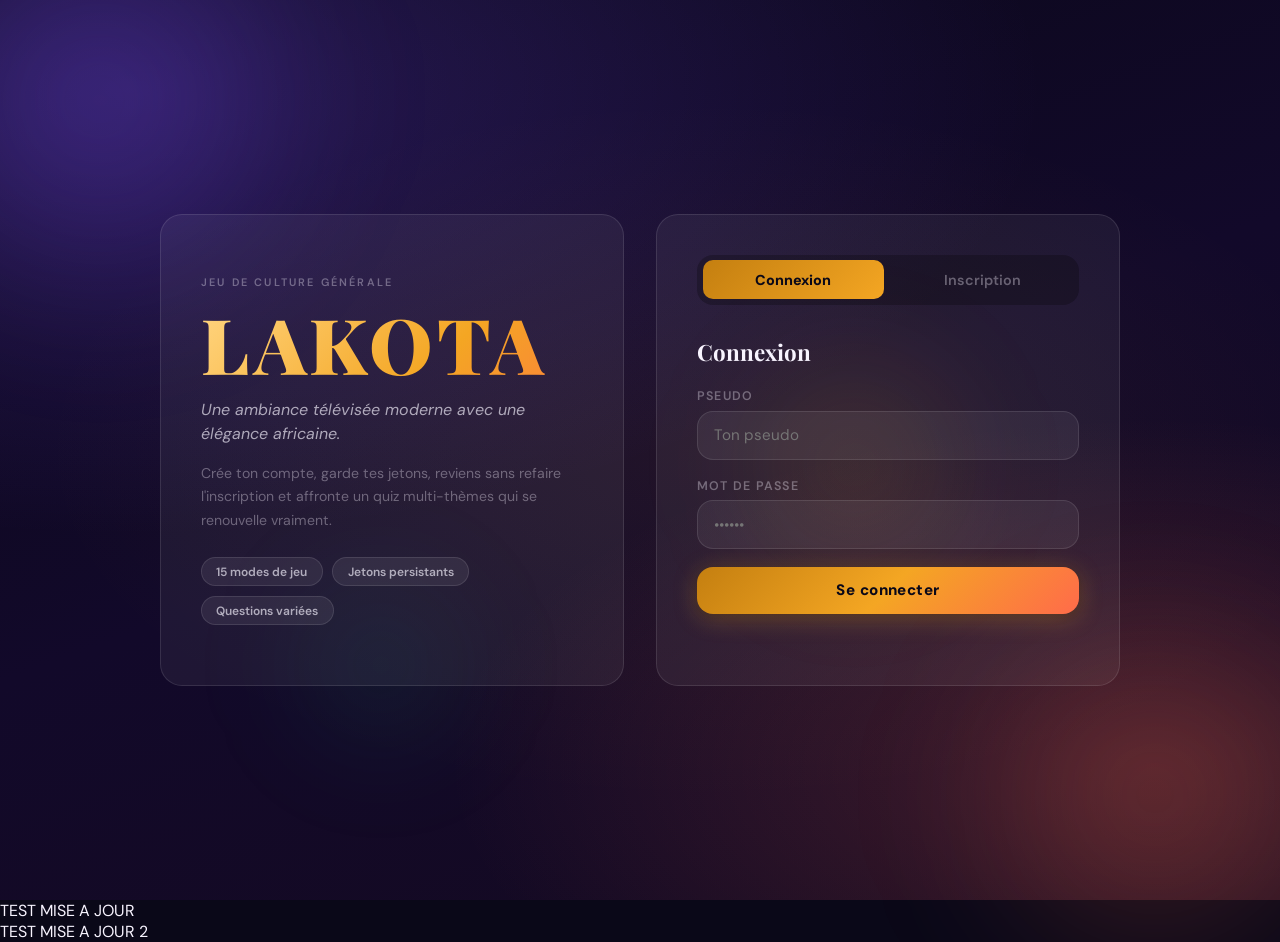
==== index.html @ a88e4acc "Modification index.html" ====
<!DOCTYPE html>
<html lang="fr">
<head>
  <meta charset="UTF-8">
  <meta name="viewport" content="width=device-width, initial-scale=1.0">
  <title>LAKOTA — Culture Générale</title>
  <link rel="preconnect" href="https://fonts.googleapis.com">
  <link rel="preconnect" href="https://fonts.gstatic.com" crossorigin>
  <link href="https://fonts.googleapis.com/css2?family=Playfair+Display:wght@700;800;900&family=DM+Sans:wght@300;400;500;600;700;800&display=swap" rel="stylesheet">
  <style>
    *, *::before, *::after { margin: 0; padding: 0; box-sizing: border-box; }
    :root {
      --gold: #F4A623; --gold-light: #FFD580; --gold-dark: #C47F10;
      --coral: #FF6B4A; --coral-light: #FF9580; --coral-dark: #C44030;
      --violet: #7C4DFF; --violet-light: #B39DFF; --violet-dark: #4A2DB8;
      --emerald: #00C896; --emerald-light: #6EFFD5; --emerald-dark: #007A5E;
      --rose: #FF4D8D; --rose-light: #FF9DC1;
      --bg: #0A0818; --bg2: #12092A; --bg3: #1A0F3A;
      --glass: rgba(255,255,255,0.055);
      --glass-hover: rgba(255,255,255,0.09);
      --glass-border: rgba(255,255,255,0.11);
      --glass-border-hover: rgba(255,255,255,0.22);
      --txt: #F8F4FF; --txt2: rgba(248,244,255,0.65); --txt3: rgba(248,244,255,0.35);
      --shadow-gold: rgba(244,166,35,0.3); --shadow-coral: rgba(255,107,74,0.3);
      --shadow-violet: rgba(124,77,255,0.3); --shadow-emerald: rgba(0,200,150,0.3);
      --radius-sm: 10px; --radius-md: 16px; --radius-lg: 22px; --radius-xl: 30px;
      --font-display: 'Playfair Display', serif;
      --font-body: 'DM Sans', sans-serif;
      --transition: 0.25s cubic-bezier(0.4,0,0.2,1);
    }
    html { font-size: 16px; }
    body {
      font-family: var(--font-body);
      background: var(--bg);
      color: var(--txt);
      min-height: 100vh;
      overflow-x: hidden;
      -webkit-font-smoothing: antialiased;
    }
    input, button, select, textarea { font-family: var(--font-body); }
    button { cursor: pointer; border: none; background: none; }
    input { outline: none; }
    a { color: inherit; text-decoration: none; }

    .site-bg {
      position: fixed; inset: 0; z-index: 0; pointer-events: none;
      background: radial-gradient(ellipse 130% 90% at 10% 10%, rgba(124,77,255,0.25) 0%, transparent 55%),
                  radial-gradient(ellipse 100% 70% at 90% 85%, rgba(255,107,74,0.2) 0%, transparent 55%),
                  radial-gradient(ellipse 80% 60% at 55% 50%, rgba(244,166,35,0.07) 0%, transparent 65%),
                  linear-gradient(160deg, #0A0818 0%, #12092A 50%, #150A20 100%);
    }
    .orb { position: fixed; border-radius: 50%; pointer-events: none; z-index: 0; }
    .orb-1 { width: 500px; height: 500px; top: -150px; left: -150px; background: radial-gradient(circle, rgba(124,77,255,0.28) 0%, transparent 70%); filter: blur(60px); }
    .orb-2 { width: 450px; height: 450px; bottom: -120px; right: -100px; background: radial-gradient(circle, rgba(255,107,74,0.22) 0%, transparent 70%); filter: blur(60px); }
    .orb-3 { width: 300px; height: 300px; top: 35%; left: 55%; background: radial-gradient(circle, rgba(244,166,35,0.14) 0%, transparent 70%); filter: blur(50px); }
    .orb-4 { width: 250px; height: 250px; top: 60%; left: 20%; background: radial-gradient(circle, rgba(0,200,150,0.1) 0%, transparent 70%); filter: blur(50px); }

    .glass {
      background: var(--glass);
      backdrop-filter: blur(24px);
      -webkit-backdrop-filter: blur(24px);
      border: 1px solid var(--glass-border);
      border-radius: var(--radius-lg);
    }

    .screen { display: none; position: relative; z-index: 1; min-height: 100vh; }
    .screen.active { display: flex; align-items: center; justify-content: center; padding: 2rem 1.5rem; }
    #gameScreen.active { display: block; padding: 1.5rem; }
    #transitionScreen.active, #resultScreen.active, #endScreen.active, #leaderboardScreen.active { display: flex; align-items: center; justify-content: center; padding: 2rem 1.5rem; }
    #modeSelectorScreen.active { display: block; padding: 2rem 1.5rem; min-height: 100vh; }

    @keyframes fadeUp { from { opacity: 0; transform: translateY(20px); } to { opacity: 1; transform: translateY(0); } }
    @keyframes fadeIn { from { opacity: 0; } to { opacity: 1; } }
    @keyframes scaleIn { from { opacity: 0; transform: scale(0.92); } to { opacity: 1; transform: scale(1); } }
    @keyframes pulse { 0%,100% { opacity: 1; box-shadow: 0 0 0 0 rgba(244,166,35,0.4); } 50% { opacity: 0.85; box-shadow: 0 0 0 8px rgba(244,166,35,0); } }
    @keyframes spin { from { transform: rotate(0deg); } to { transform: rotate(360deg); } }
    @keyframes shimmer { from { background-position: -200% center; } to { background-position: 200% center; } }
    @keyframes float { 0%,100% { transform: translateY(0); } 50% { transform: translateY(-10px); } }
    @keyframes ghost-fade { 0%,70% { opacity:1; } 100% { opacity:0; } }
    @keyframes blink { 0%,100%{opacity:1} 50%{opacity:0.3} }
    @keyframes shake { 0%,100%{transform:translateX(0)} 20%{transform:translateX(-8px)} 40%{transform:translateX(8px)} 60%{transform:translateX(-5px)} 80%{transform:translateX(5px)} }

    .brand-title {
      font-family: var(--font-display);
      font-size: clamp(2.8rem, 6vw, 5rem);
      font-weight: 900;
      letter-spacing: 0.06em;
      background: linear-gradient(135deg, var(--gold-light) 0%, var(--gold) 35%, var(--coral) 70%, var(--violet-light) 100%);
      -webkit-background-clip: text; -webkit-text-fill-color: transparent;
      background-clip: text;
      background-size: 200% auto;
      animation: shimmer 4s linear infinite;
      line-height: 1;
    }
    .eyebrow { font-size: 0.68rem; text-transform: uppercase; letter-spacing: 0.2em; color: var(--txt3); font-weight: 600; margin-bottom: 0.5rem; }
    .panel-title { font-size: 1.15rem; font-weight: 700; margin-bottom: 1rem; }

    .btn {
      display: inline-flex; align-items: center; justify-content: center;
      padding: 0.85rem 2rem; border-radius: var(--radius-md);
      font-weight: 700; font-size: 0.95rem; transition: all var(--transition);
      letter-spacing: 0.03em; position: relative; overflow: hidden;
    }
    .btn::after { content: ''; position: absolute; inset: 0; opacity: 0; transition: opacity var(--transition); background: rgba(255,255,255,0.12); }
    .btn:hover::after { opacity: 1; }
    .btn:active { transform: scale(0.97); }
    .btn-primary {
      background: linear-gradient(135deg, var(--gold-dark), var(--gold), var(--coral));
      color: #0A0818; font-weight: 800;
      box-shadow: 0 4px 24px var(--shadow-gold), 0 2px 8px rgba(0,0,0,0.3);
    }
    .btn-primary:hover { transform: translateY(-2px); box-shadow: 0 8px 32px var(--shadow-gold); }
    .btn-secondary { background: var(--glass); border: 1px solid var(--glass-border); color: var(--txt2); }
    .btn-secondary:hover { background: var(--glass-hover); border-color: var(--glass-border-hover); color: var(--txt); }
    .btn-small { padding: 0.55rem 1.2rem; font-size: 0.8rem; border-radius: var(--radius-sm); }
    .btn-danger { background: linear-gradient(135deg, #6B0000, #B01030); color: #fff; border: 1px solid rgba(176,16,48,0.5); box-shadow: 0 4px 20px rgba(176,16,48,0.3); }
    .btn-danger:hover { transform: translateY(-1px); box-shadow: 0 6px 28px rgba(176,16,48,0.45); }
    .pulse-soft { animation: pulse 2.5s ease-in-out infinite; }
    .status-message { font-size: 0.85rem; min-height: 1.2rem; text-align: center; margin-top: 0.75rem; transition: all var(--transition); }
    .status-message.error { color: var(--coral); }
    .status-message.success { color: var(--emerald); }

    .toast-stack { position: fixed; bottom: 2rem; right: 2rem; z-index: 9999; display: flex; flex-direction: column-reverse; gap: 0.75rem; }
    .toast { background: rgba(18,9,42,0.92); backdrop-filter: blur(20px); border: 1px solid var(--glass-border); border-radius: var(--radius-md); padding: 0.85rem 1.4rem; font-size: 0.88rem; font-weight: 500; min-width: 220px; max-width: 320px; color: var(--txt); animation: fadeUp 0.3s ease both; box-shadow: 0 8px 32px rgba(0,0,0,0.4); }
    .toast.toast-gold { border-color: rgba(244,166,35,0.5); box-shadow: 0 4px 20px var(--shadow-gold); }
    .toast.toast-emerald { border-color: rgba(0,200,150,0.5); }
    .toast.toast-coral { border-color: rgba(255,107,74,0.5); }

    .modal { display: none; position: fixed; inset: 0; z-index: 8000; align-items: center; justify-content: center; }
    .modal:not(.hidden) { display: flex; }
    .modal-backdrop { position: absolute; inset: 0; background: rgba(10,8,24,0.8); backdrop-filter: blur(6px); }
    .modal-card { position: relative; z-index: 1; padding: 2.5rem; max-width: 440px; width: 90%; animation: scaleIn 0.3s ease both; border-radius: var(--radius-xl); }
    .modal-card h2 { font-family: var(--font-display); font-size: 1.5rem; font-weight: 700; margin-bottom: 0.75rem; }
    .modal-copy { font-size: 0.88rem; color: var(--txt2); margin-bottom: 1.5rem; line-height: 1.6; }
    .modal-body { margin-bottom: 1.5rem; }
    .modal-actions { display: flex; gap: 0.75rem; }
    .modal-actions .btn { flex: 1; }
    .modal-card input[type="text"], .modal-card input[type="password"] {
      width: 100%; padding: 0.85rem 1rem; border-radius: var(--radius-md);
      background: rgba(255,255,255,0.06); border: 1px solid var(--glass-border);
      color: var(--txt); font-size: 1rem; margin-bottom: 1rem;
      transition: border-color var(--transition);
    }
    .modal-card input:focus { border-color: rgba(244,166,35,0.5); }

    /* AUTH */
    #authScreen { padding: 2rem 1.5rem; }
    .auth-layout { display: grid; grid-template-columns: 1fr 1fr; gap: 2rem; max-width: 960px; width: 100%; animation: fadeUp 0.6s ease both; }
    .auth-hero { padding: 3rem 2.5rem; display: flex; flex-direction: column; justify-content: center; }
    .auth-hero .brand-title { margin: 0.5rem 0 1rem; }
    .hero-subtitle { font-size: 1rem; color: var(--txt2); margin-bottom: 1rem; line-height: 1.5; font-style: italic; }
    .hero-copy { font-size: 0.88rem; color: var(--txt3); line-height: 1.7; margin-bottom: 1.5rem; }
    .hero-badges { display: flex; gap: 0.6rem; flex-wrap: wrap; }
    .hero-badges span { padding: 0.35rem 0.9rem; border-radius: 50px; background: rgba(255,255,255,0.07); border: 1px solid var(--glass-border); font-size: 0.75rem; font-weight: 600; color: var(--txt2); }
    .auth-panel { padding: 2.5rem; }
    .auth-tabs { display: flex; gap: 0.5rem; margin-bottom: 2rem; background: rgba(0,0,0,0.25); padding: 0.35rem; border-radius: var(--radius-md); }
    .auth-tab { flex: 1; padding: 0.65rem; border-radius: var(--radius-sm); font-weight: 600; font-size: 0.9rem; color: var(--txt3); transition: all var(--transition); background: none; }
    .auth-tab.active { background: linear-gradient(135deg, var(--gold-dark), var(--gold)); color: #0A0818; font-weight: 800; }
    .auth-form { display: flex; flex-direction: column; gap: 1.1rem; }
    .auth-form.hidden-panel { display: none; }
    .auth-form .panel-title { font-family: var(--font-display); font-size: 1.4rem; margin-bottom: 0.25rem; }
    .field { display: flex; flex-direction: column; gap: 0.4rem; }
    .field span { font-size: 0.78rem; font-weight: 600; color: var(--txt3); text-transform: uppercase; letter-spacing: 0.1em; }
    .field input { padding: 0.85rem 1rem; border-radius: var(--radius-md); background: rgba(255,255,255,0.06); border: 1px solid var(--glass-border); color: var(--txt); font-size: 0.95rem; transition: border-color var(--transition), background var(--transition); }
    .field input:focus { border-color: rgba(244,166,35,0.55); background: rgba(255,255,255,0.09); }

    /* HOME */
    .home-panel { padding: 2.5rem; max-width: 800px; width: 100%; animation: fadeUp 0.5s ease both; }
    .home-top { display: flex; align-items: flex-start; justify-content: space-between; margin-bottom: 2rem; gap: 1rem; }
    .player-greeting { display: inline-flex; flex-direction: column; align-items: flex-start; gap: 0.2rem; padding: 0.95rem 1.1rem; border-radius: var(--radius-md); background: rgba(255,255,255,0.05); border: 1px solid rgba(255,255,255,0.14); color: var(--txt); font-family: var(--font-display); font-size: 1.05rem; font-weight: 700; transition: transform var(--transition), background var(--transition); cursor: pointer; }
    .player-greeting:hover { transform: translateY(-1px); background: rgba(255,255,255,0.08); }
    .player-greeting small { font-size: 0.78rem; color: var(--txt3); text-transform: uppercase; letter-spacing: 0.12em; }
    .home-center { text-align: center; margin-bottom: 2.5rem; }
    .home-center .brand-title { font-size: clamp(3rem, 8vw, 5.5rem); margin: 0.5rem 0 1rem; }
    .home-center .hero-subtitle { font-size: 1rem; color: var(--txt2); margin-bottom: 0.75rem; }
    .home-center .hero-copy { font-size: 0.88rem; color: var(--txt3); line-height: 1.7; max-width: 520px; margin: 0 auto 2rem; }
    .difficulty-panel { background: rgba(0,0,0,0.2); border-radius: var(--radius-lg); padding: 1.5rem; border: 1px solid var(--glass-border); }
    .difficulty-copy p { font-size: 0.88rem; color: var(--txt2); line-height: 1.5; }
    .difficulty-selector { display: flex; gap: 0.5rem; background: rgba(0,0,0,0.25); padding: 0.3rem; border-radius: var(--radius-md); margin-bottom: 1rem; }
    .difficulty-btn { flex: 1; padding: 0.6rem; border-radius: var(--radius-sm); font-weight: 600; font-size: 0.85rem; color: var(--txt3); transition: all var(--transition); background: none; }
    .difficulty-btn.active { background: linear-gradient(135deg, var(--violet-dark), var(--violet)); color: #fff; box-shadow: 0 4px 16px var(--shadow-violet); }
    .difficulty-note { font-size: 0.78rem; color: var(--txt3); line-height: 1.6; }
    .home-bottom { display: flex; align-items: center; justify-content: space-between; flex-wrap: wrap; gap: 1rem; }
    .home-stats { display: flex; gap: 1rem; }
    .mini-card { background: rgba(0,0,0,0.25); border: 1px solid var(--glass-border); border-radius: var(--radius-md); padding: 0.85rem 1.2rem; display: flex; flex-direction: column; gap: 0.2rem; min-width: 100px; }
    .mini-card span { font-size: 0.68rem; text-transform: uppercase; letter-spacing: 0.1em; color: var(--txt3); font-weight: 600; }
    .mini-card strong { font-size: 1.15rem; font-weight: 700; background: linear-gradient(90deg, var(--gold), var(--coral)); -webkit-background-clip: text; -webkit-text-fill-color: transparent; background-clip: text; }
    .cta-row { display: flex; gap: 0.75rem; }

    /* MODE SELECTOR */
    .mode-selector-wrap { max-width: 1300px; margin: 0 auto; }
    .mode-selector-header { display: flex; align-items: center; justify-content: space-between; margin-bottom: 1.5rem; flex-wrap: wrap; gap: 1rem; }
    .mode-selector-header h2 { font-family: var(--font-display); font-size: clamp(1.8rem, 4vw, 2.8rem); font-weight: 800; }
    .mode-filters { display: flex; gap: 0.5rem; flex-wrap: wrap; margin-bottom: 1.5rem; }
    .mode-filter-btn { padding: 0.45rem 1.1rem; border-radius: 50px; font-size: 0.8rem; font-weight: 700; text-transform: uppercase; letter-spacing: 0.08em; border: 1px solid var(--glass-border); color: var(--txt3); background: rgba(255,255,255,0.04); transition: all var(--transition); cursor: pointer; }
    .mode-filter-btn:hover { color: var(--txt); border-color: rgba(255,255,255,0.25); }
    .mode-filter-btn.active { background: var(--gold); color: #0A0818; border-color: var(--gold); }
    .modes-grid { display: grid; grid-template-columns: repeat(auto-fill, minmax(300px, 1fr)); gap: 1rem; }
    .mode-card {
      padding: 1.5rem; border-radius: var(--radius-lg); cursor: pointer;
      background: rgba(255,255,255,0.05); border: 1px solid rgba(255,255,255,0.1);
      transition: all var(--transition); display: flex; flex-direction: column; gap: 0.75rem;
      position: relative; overflow: hidden;
    }
    .mode-card::before { content: ''; position: absolute; inset: 0; opacity: 0; transition: opacity var(--transition); border-radius: inherit; }
    .mode-card:hover { transform: translateY(-3px); border-color: rgba(255,255,255,0.22); }
    .mode-card:hover::before { opacity: 1; }
    .mode-card-top { display: flex; align-items: flex-start; justify-content: space-between; gap: 0.75rem; }
    .mode-icon { width: 48px; height: 48px; border-radius: 16px; display: flex; align-items: center; justify-content: center; font-size: 1.4rem; flex-shrink: 0; }
    .mode-tags { display: flex; gap: 0.4rem; flex-wrap: wrap; }
    .mode-tag { padding: 0.2rem 0.6rem; border-radius: 4px; font-size: 0.65rem; font-weight: 800; text-transform: uppercase; letter-spacing: 0.1em; }
    .mode-card h3 { font-family: var(--font-display); font-size: 1.15rem; font-weight: 800; }
    .mode-card p { font-size: 0.85rem; color: var(--txt2); line-height: 1.5; }
    .mode-hook { font-size: 0.8rem; font-weight: 700; }
    .mode-bottom-tags { display: flex; gap: 0.4rem; flex-wrap: wrap; }
    .mode-bottom-tag { padding: 0.25rem 0.65rem; border-radius: 6px; font-size: 0.72rem; font-weight: 600; background: rgba(255,255,255,0.07); border: 1px solid rgba(255,255,255,0.12); color: var(--txt3); }
    .mode-card .btn { align-self: flex-start; margin-top: auto; }

    /* TRANSITION */
    .transition-panel { padding: 4rem 3rem; text-align: center; animation: scaleIn 0.4s ease both; max-width: 360px; width: 90%; }
    .transition-ring { width: 100px; height: 100px; border-radius: 50%; border: 3px solid var(--glass-border); border-top-color: var(--gold); border-right-color: var(--coral); animation: spin 1.2s linear infinite; margin: 0 auto 2rem; display: flex; align-items: center; justify-content: center; }
    .transition-core { width: 60px; height: 60px; border-radius: 50%; border: 2px solid var(--glass-border); border-bottom-color: var(--violet); animation: spin 0.8s linear infinite reverse; }
    .transition-text { font-family: var(--font-display); font-size: 1.8rem; font-weight: 700; margin-bottom: 0.5rem; }
    .transition-subtext { color: var(--txt3); font-size: 0.88rem; }

    /* GAME */
    .game-shell { max-width: 1480px; margin: 0 auto; display: grid; grid-template-rows: auto 1fr auto auto auto; gap: 1rem; min-height: calc(100vh - 3rem); padding: 0 0.5rem; }
    .game-header { display: grid; grid-template-columns: auto 1fr 1fr auto; gap: 0.75rem; align-items: center; }
    .brand-card { padding: 0.9rem 1.2rem; display: flex; align-items: center; gap: 0.75rem; min-width: 240px; }
    .brand-mark { width: 44px; height: 44px; border-radius: 16px; flex-shrink: 0; background: linear-gradient(135deg, var(--gold-dark), var(--gold), var(--coral)); display: flex; align-items: center; justify-content: center; font-family: var(--font-display); font-weight: 800; font-size: 1rem; color: #0A0818; box-shadow: 0 4px 20px var(--shadow-gold); }
    .brand-copy strong { display: block; font-family: var(--font-display); font-size: 1.05rem; font-weight: 700; background: linear-gradient(90deg, var(--gold), var(--coral)); -webkit-background-clip: text; -webkit-text-fill-color: transparent; background-clip: text; }
    .brand-copy span { font-size: 0.7rem; color: var(--txt3); text-transform: uppercase; letter-spacing: 0.12em; }
    .brand-flag { width: 28px; height: 18px; border-radius: 4px; flex-shrink: 0; background: linear-gradient(90deg, #F77F00 33.33%, #fff 33.33% 66.66%, #009A44 66.66%); border: 1px solid rgba(255,255,255,0.2); }
    .header-stat { padding: 0.85rem 1.2rem; display: flex; flex-direction: column; gap: 0.2rem; }
    .stat-label { font-size: 0.65rem; text-transform: uppercase; letter-spacing: 0.12em; color: var(--txt3); font-weight: 600; }
    .stat-value { font-size: 1.05rem; font-weight: 700; line-height: 1.1; }
    .token-card .stat-value { background: linear-gradient(90deg, var(--gold), var(--gold-light)); -webkit-background-clip: text; -webkit-text-fill-color: transparent; background-clip: text; }
    .score-card .stat-value { background: linear-gradient(90deg, var(--emerald), var(--emerald-light)); -webkit-background-clip: text; -webkit-text-fill-color: transparent; background-clip: text; }
    .token-caption { font-size: 0.68rem; color: var(--txt3); }
    .header-timer { padding: 0.8rem 1.2rem; display: grid; grid-template-columns: 1fr auto; align-items: center; gap: 1rem; }
    .timer-clock { display: flex; align-items: center; gap: 0.5rem; }
    .timer-icon { font-size: 1rem; opacity: 0.7; }
    .timer-digital { font-family: var(--font-display); font-size: 1.6rem; font-weight: 700; }
    .timer-track { height: 4px; background: rgba(255,255,255,0.12); border-radius: 999px; margin-top: 0.35rem; overflow: hidden; }
    .timer-bar { height: 100%; width: 100%; border-radius: 999px; background: linear-gradient(90deg, var(--emerald), var(--gold), var(--coral)); transition: width 1s linear; }
    .timer-ring { width: 52px; height: 52px; position: relative; }
    .timer-ring-svg { width: 52px; height: 52px; transform: rotate(-90deg); }
    .ring-bg { fill: none; stroke: rgba(255,255,255,0.1); stroke-width: 4; }
    .ring-prog { fill: none; stroke: url(#rg); stroke-width: 4; stroke-dasharray: 138; stroke-linecap: round; transition: stroke-dashoffset 1s linear; }
    .user-compact { padding: 0.65rem 0.95rem; }
    .user-chip { display: flex; align-items: center; gap: 0.65rem; border: none; background: none; cursor: pointer; transition: opacity var(--transition); }
    .user-chip:hover { opacity: 0.85; }
    .user-avatar { width: 36px; height: 36px; border-radius: 50%; flex-shrink: 0; background: linear-gradient(135deg, var(--violet), var(--coral)); display: flex; align-items: center; justify-content: center; font-weight: 700; font-size: 0.9rem; color: #fff; }
    .user-name { font-size: 0.95rem; font-weight: 700; }
    .game-layout { display: grid; grid-template-columns: 200px 1fr 230px; gap: 1rem; }
    .left-rail { display: flex; flex-direction: column; gap: 0.75rem; }
    .side-card { padding: 1rem; display: flex; align-items: center; gap: 0.75rem; }
    .side-icon { width: 38px; height: 38px; border-radius: 12px; flex-shrink: 0; display: flex; align-items: center; justify-content: center; font-size: 1rem; }
    .side-icon-gold { background: linear-gradient(135deg, rgba(244,166,35,0.2), rgba(255,213,128,0.1)); border: 1px solid rgba(244,166,35,0.3); }
    .side-icon-violet { background: linear-gradient(135deg, rgba(124,77,255,0.2), rgba(179,157,255,0.1)); border: 1px solid rgba(124,77,255,0.3); }
    .side-icon-coral { background: linear-gradient(135deg, rgba(255,107,74,0.2), rgba(255,149,128,0.1)); border: 1px solid rgba(255,107,74,0.3); }
    .side-value { font-size: 1rem; font-weight: 700; display: block; margin-top: 0.1rem; }
    .game-main { display: flex; flex-direction: column; gap: 1rem; }
    .question-card { padding: 2rem 2.5rem; text-align: center; position: relative; overflow: hidden; }
    .question-card::before { content: ''; position: absolute; top: 0; left: 50%; transform: translateX(-50%); width: 70%; height: 1px; background: linear-gradient(90deg, transparent, rgba(244,166,35,0.6), transparent); }
    .question-badge { font-size: 0.65rem; text-transform: uppercase; letter-spacing: 0.2em; color: var(--gold); font-weight: 700; margin-bottom: 1rem; }
    .question-text { font-family: var(--font-display); font-size: clamp(1.2rem, 2.2vw, 1.65rem); font-weight: 700; line-height: 1.35; color: var(--txt); }
    .question-hint { font-size: 0.82rem; color: var(--txt3); margin-top: 0.85rem; font-style: italic; }
    .answers-grid { display: grid; grid-template-columns: 1fr 1fr; gap: 0.75rem; }
    .answer-btn {
      padding: 1rem 1.2rem; text-align: left; display: flex; align-items: center; gap: 1rem;
      transition: all var(--transition); position: relative; overflow: hidden;
      background: rgba(255,255,255,0.05); border: 1px solid rgba(255,255,255,0.09);
      border-radius: var(--radius-md); color: var(--txt);
    }
    .answer-btn::before { content: ''; position: absolute; inset: 0; opacity: 0; transition: opacity var(--transition); }
    .answer-btn:hover { transform: translateY(-2px); border-color: rgba(255,255,255,0.2); }
    .answer-btn:hover::before { opacity: 1; }
    .answer-btn:active { transform: translateY(0) scale(0.98); }
    .answer-btn.correct { border-color: var(--emerald) !important; background: rgba(0,200,150,0.15) !important; }
    .answer-btn.wrong { border-color: var(--coral) !important; background: rgba(255,107,74,0.15) !important; animation: shake 0.4s ease; }
    .answer-btn.eliminated { opacity: 0.3; pointer-events: none; }
    .answer-btn.ghost-mode { animation: ghost-fade 1.5s ease forwards; }
    .answer-blue::before { background: linear-gradient(135deg, rgba(124,77,255,0.2), rgba(124,77,255,0.04)); }
    .answer-orange::before { background: linear-gradient(135deg, rgba(255,107,74,0.2), rgba(255,107,74,0.04)); }
    .answer-green::before { background: linear-gradient(135deg, rgba(0,200,150,0.2), rgba(0,200,150,0.04)); }
    .answer-violet::before { background: linear-gradient(135deg, rgba(244,166,35,0.2), rgba(244,166,35,0.04)); }
    .answer-blue:hover { border-color: rgba(124,77,255,0.5) !important; box-shadow: 0 0 30px rgba(124,77,255,0.15); }
    .answer-orange:hover { border-color: rgba(255,107,74,0.5) !important; box-shadow: 0 0 30px rgba(255,107,74,0.15); }
    .answer-green:hover { border-color: rgba(0,200,150,0.5) !important; box-shadow: 0 0 30px rgba(0,200,150,0.15); }
    .answer-violet:hover { border-color: rgba(244,166,35,0.5) !important; box-shadow: 0 0 30px rgba(244,166,35,0.15); }
    .answer-letter { width: 38px; height: 38px; border-radius: 12px; flex-shrink: 0; display: flex; align-items: center; justify-content: center; font-weight: 800; font-size: 0.9rem; transition: all var(--transition); }
    .answer-blue .answer-letter { background: linear-gradient(135deg, #7C4DFF, #B39DFF); color: #fff; box-shadow: 0 4px 14px rgba(124,77,255,0.4); }
    .answer-orange .answer-letter { background: linear-gradient(135deg, #FF6B4A, #FF9580); color: #fff; box-shadow: 0 4px 14px rgba(255,107,74,0.4); }
    .answer-green .answer-letter { background: linear-gradient(135deg, #00C896, #6EFFD5); color: #0A0818; box-shadow: 0 4px 14px rgba(0,200,150,0.4); }
    .answer-violet .answer-letter { background: linear-gradient(135deg, #F4A623, #FFD580); color: #0A0818; box-shadow: 0 4px 14px rgba(244,166,35,0.4); }
    .answer-label { font-size: 0.95rem; font-weight: 500; line-height: 1.25; }
    .gains-panel { overflow: hidden; display: flex; flex-direction: column; }
    .gains-header { padding: 1rem 1.2rem 0.5rem; border-bottom: 1px solid var(--glass-border); }
    .gains-header .panel-title { margin-bottom: 0; font-size: 0.75rem; text-transform: uppercase; letter-spacing: 0.15em; color: var(--txt3); font-weight: 700; }
    .gains-list { padding: 0.6rem 0.75rem; display: flex; flex-direction: column; gap: 0.3rem; overflow-y: auto; flex: 1; }
    .gain-item { padding: 0.5rem 0.75rem; border-radius: var(--radius-sm); display: flex; align-items: center; justify-content: space-between; font-size: 0.78rem; font-weight: 600; transition: all var(--transition); }
    .gain-item.active { background: linear-gradient(135deg, rgba(244,166,35,0.25), rgba(255,107,74,0.15)); border: 1px solid rgba(244,166,35,0.4); color: var(--gold); animation: pulse 2s ease-in-out infinite; }
    .gain-item.passed { background: rgba(0,200,150,0.1); border: 1px solid rgba(0,200,150,0.2); color: var(--emerald); }
    .gain-item.future { background: rgba(255,255,255,0.03); border: 1px solid rgba(255,255,255,0.07); color: var(--txt3); }
    .gain-dot { width: 6px; height: 6px; border-radius: 50%; flex-shrink: 0; }
    .gain-item.active .gain-dot { background: var(--gold); }
    .gain-item.passed .gain-dot { background: var(--emerald); }
    .gain-item.future .gain-dot { background: rgba(255,255,255,0.15); }
    .advantages-bar { padding: 0.9rem 1.4rem; display: flex; align-items: center; gap: 1.2rem; }
    .advantages-bar-head .panel-title { font-size: 0.65rem; text-transform: uppercase; letter-spacing: 0.15em; color: var(--txt3); font-weight: 700; margin-bottom: 0; white-space: nowrap; }
    .lifelines-inline { display: flex; gap: 0.75rem; flex: 1; }
    .lifeline-btn { flex: 1; padding: 0.65rem 1rem; border-radius: var(--radius-md); display: flex; align-items: center; gap: 0.7rem; transition: all var(--transition); border: 1px solid; }
    .lifeline-btn:hover { transform: translateY(-2px); }
    .lifeline-btn:active { transform: scale(0.97); }
    .lifeline-btn:disabled { opacity: 0.35; pointer-events: none; }
    .lifeline-icon { width: 32px; height: 32px; border-radius: 10px; display: flex; align-items: center; justify-content: center; font-weight: 800; font-size: 0.85rem; flex-shrink: 0; }
    .lifeline-copy strong { display: block; font-size: 0.8rem; font-weight: 700; }
    .lifeline-copy small { font-size: 0.65rem; opacity: 0.65; }
    .lifeline-blue { background: rgba(124,77,255,0.1); border-color: rgba(124,77,255,0.25); color: var(--violet-light); }
    .lifeline-blue:hover { background: rgba(124,77,255,0.2); border-color: rgba(124,77,255,0.5); box-shadow: 0 0 24px rgba(124,77,255,0.2); }
    .lifeline-blue .lifeline-icon { background: linear-gradient(135deg, #7C4DFF, #B39DFF); color: #fff; }
    .lifeline-orange { background: rgba(255,107,74,0.1); border-color: rgba(255,107,74,0.25); color: var(--coral-light); }
    .lifeline-orange:hover { background: rgba(255,107,74,0.2); border-color: rgba(255,107,74,0.5); box-shadow: 0 0 24px rgba(255,107,74,0.2); }
    .lifeline-orange .lifeline-icon { background: linear-gradient(135deg, #FF6B4A, #FF9580); color: #fff; }
    .lifeline-green { background: rgba(0,200,150,0.1); border-color: rgba(0,200,150,0.25); color: var(--emerald-light); }
    .lifeline-green:hover { background: rgba(0,200,150,0.2); border-color: rgba(0,200,150,0.5); box-shadow: 0 0 24px rgba(0,200,150,0.2); }
    .lifeline-green .lifeline-icon { background: linear-gradient(135deg, #00C896, #6EFFD5); color: #0A0818; }
    .lifeline-violet { background: rgba(244,166,35,0.1); border-color: rgba(244,166,35,0.25); color: var(--gold-light); }
    .lifeline-violet:hover { background: rgba(244,166,35,0.2); border-color: rgba(244,166,35,0.5); box-shadow: 0 0 24px rgba(244,166,35,0.2); }
    .lifeline-violet .lifeline-icon { background: linear-gradient(135deg, #F4A623, #FFD580); color: #0A0818; }
    .bottom-bar { padding: 0.8rem 1.4rem; display: flex; gap: 0.75rem; }
    .bottom-action { flex: 1; padding: 0.75rem; border-radius: var(--radius-md); font-weight: 700; font-size: 0.82rem; letter-spacing: 0.05em; text-transform: uppercase; transition: all var(--transition); border: 1px solid; }
    .bottom-home { background: rgba(255,255,255,0.06); border-color: rgba(255,255,255,0.12); color: var(--txt2); }
    .bottom-home:hover { background: rgba(255,255,255,0.11); color: var(--txt); }
    .bottom-abandon { background: linear-gradient(135deg, #6B0000, #B01030); border-color: rgba(176,16,48,0.5); color: #fff; box-shadow: 0 4px 20px rgba(176,16,48,0.3); }
    .bottom-abandon:hover { transform: translateY(-1px); box-shadow: 0 6px 28px rgba(176,16,48,0.45); }
    .bottom-logout { background: rgba(255,255,255,0.06); border-color: rgba(255,255,255,0.12); color: var(--txt2); }
    .bottom-logout:hover { background: rgba(255,255,255,0.11); color: var(--txt); }

    /* MODE BADGE HEADER */
    .mode-badge-bar { padding: 0.7rem 1.4rem; display: flex; align-items: center; gap: 1rem; }
    .mode-badge-pill { padding: 0.35rem 1rem; border-radius: 50px; font-size: 0.75rem; font-weight: 800; text-transform: uppercase; letter-spacing: 0.1em; }

    /* RESULT */
    .result-panel { padding: 3rem 2.5rem; text-align: center; max-width: 440px; width: 90%; animation: scaleIn 0.4s ease both; position: relative; overflow: hidden; }
    .result-flash { position: absolute; inset: 0; opacity: 0; pointer-events: none; background: radial-gradient(circle at 50% 50%, rgba(244,166,35,0.3), transparent 70%); animation: fadeIn 0.5s ease both; }
    .result-tag { font-size: 0.68rem; text-transform: uppercase; letter-spacing: 0.2em; color: var(--txt3); font-weight: 600; margin-bottom: 1rem; }
    .result-panel h2 { font-family: var(--font-display); font-size: 2.2rem; font-weight: 800; margin-bottom: 0.75rem; }
    .result-panel p { color: var(--txt2); font-size: 0.95rem; }

    /* END */
    .end-panel { padding: 3rem 2.5rem; text-align: center; max-width: 440px; width: 90%; animation: scaleIn 0.4s ease both; }
    .victory-orb { width: 100px; height: 100px; border-radius: 50%; margin: 0 auto 2rem; background: linear-gradient(135deg, var(--gold-dark), var(--gold), var(--coral)); box-shadow: 0 0 60px var(--shadow-gold), 0 0 120px rgba(255,107,74,0.2); animation: float 3s ease-in-out infinite; }
    .final-score { font-family: var(--font-display); font-size: 3rem; font-weight: 800; background: linear-gradient(135deg, var(--gold-light), var(--gold), var(--coral)); -webkit-background-clip: text; -webkit-text-fill-color: transparent; background-clip: text; margin-bottom: 0.5rem; }
    .result-message { color: var(--txt2); margin-bottom: 2rem; font-size: 0.95rem; }
    .end-summary { display: flex; gap: 1rem; justify-content: center; margin-bottom: 2rem; }
    .end-buttons { display: flex; gap: 0.75rem; }
    .end-buttons .btn { flex: 1; }

    /* LEADERBOARD */
    .leaderboard-panel { padding: 2rem; max-width: 900px; width: 100%; animation: fadeUp 0.4s ease both; }
    .leaderboard-header { display: flex; align-items: flex-start; justify-content: space-between; gap: 1rem; margin-bottom: 1.1rem; }
    .leaderboard-header h2 { font-family: var(--font-display); font-size: clamp(2rem, 2.8vw, 2.8rem); font-weight: 800; margin-bottom: 0.4rem; }
    .leaderboard-subline { color: var(--txt3); line-height: 1.6; max-width: 520px; }
    .leaderboard-list { display: flex; flex-direction: column; gap: 0.75rem; max-height: 60vh; overflow-y: auto; }
    .leaderboard-item { display: grid; grid-template-columns: 56px 1fr auto; gap: 1rem; align-items: center; padding: 1rem 1.1rem; background: rgba(255,255,255,0.04); border: 1px solid rgba(255,255,255,0.1); border-radius: var(--radius-md); transition: transform var(--transition), background var(--transition); }
    .leaderboard-item:hover { transform: translateY(-2px); background: rgba(255,255,255,0.07); }
    .leaderboard-item.top-1 { border-color: rgba(244,166,35,0.45); background: rgba(244,166,35,0.1); }
    .leaderboard-rank { font-family: var(--font-display); font-size: 1.1rem; font-weight: 800; }
    .leaderboard-name { font-weight: 700; }
    .leaderboard-meta { color: var(--txt3); font-size: 0.88rem; }
    .leaderboard-score { font-weight: 800; color: var(--gold); }

    /* MODE-SPECIFIC SPECIAL UIs */
    .double-ou-rien-choice { display: flex; gap: 1rem; margin-top: 1rem; }
    .double-ou-rien-choice .btn { flex: 1; font-size: 1rem; padding: 1rem; }
    .pyramide-amount { font-family: var(--font-display); font-size: 2rem; font-weight: 800; color: var(--gold); text-align: center; margin: 0.5rem 0; }
    .sniper-grid { display: grid; grid-template-columns: repeat(4, 1fr); gap: 0.5rem; }
    .sniper-btn { padding: 0.75rem; border-radius: var(--radius-md); background: rgba(255,255,255,0.05); border: 1px solid rgba(255,255,255,0.1); color: var(--txt); font-weight: 600; font-size: 0.85rem; transition: all var(--transition); }
    .sniper-btn:hover { background: rgba(255,107,74,0.15); border-color: var(--coral); }
    .bet-slider { width: 100%; margin: 1rem 0; }
    .bet-display { font-family: var(--font-display); font-size: 1.5rem; font-weight: 800; color: var(--gold); text-align: center; }
    .chain-indicator { display: flex; gap: 0.4rem; justify-content: center; flex-wrap: wrap; margin: 0.5rem 0; }
    .chain-link { width: 28px; height: 28px; border-radius: 8px; background: rgba(255,255,255,0.1); border: 1px solid rgba(255,255,255,0.2); display: flex; align-items: center; justify-content: center; font-size: 0.75rem; font-weight: 800; transition: all var(--transition); }
    .chain-link.ok { background: rgba(0,200,150,0.3); border-color: var(--emerald); color: var(--emerald); }
    .chain-link.current { background: rgba(244,166,35,0.3); border-color: var(--gold); color: var(--gold); animation: blink 1s infinite; }
    .chain-link.broken { background: rgba(255,107,74,0.3); border-color: var(--coral); color: var(--coral); }

    @media (max-width: 1100px) {
      .game-header { grid-template-columns: auto 1fr 1fr; }
      .header-timer { grid-column: 1 / -1; }
      .user-compact { display: none; }
      .game-layout { grid-template-columns: 180px 1fr 200px; }
    }
    @media (max-width: 860px) {
      .auth-layout { grid-template-columns: 1fr; }
      .auth-hero { display: none; }
      .game-layout { grid-template-columns: 1fr; }
      .left-rail { flex-direction: row; flex-wrap: wrap; }
      .left-rail .side-card { flex: 1; min-width: 120px; }
      .gains-panel { display: none; }
      .game-header { grid-template-columns: auto 1fr 1fr; }
      .answers-grid { grid-template-columns: 1fr; }
      .sniper-grid { grid-template-columns: repeat(2, 1fr); }
    }
    @media (max-width: 600px) {
      body { font-size: 14px; }
      .game-header { grid-template-columns: 1fr 1fr; gap: 0.5rem; }
      .brand-card { grid-column: 1 / -1; }
      .header-timer { grid-column: 1 / -1; }
      .lifelines-inline { flex-wrap: wrap; }
      .lifeline-btn { flex: 1 1 calc(50% - 0.375rem); }
      .home-bottom { flex-direction: column; align-items: stretch; }
      .cta-row { flex-direction: column; }
    }
  </style>
</head>
<body>

<div class="site-bg"></div>
<div class="orb orb-1"></div>
<div class="orb orb-2"></div>
<div class="orb orb-3"></div>
<div class="orb orb-4"></div>

<main class="app-shell">

  <!-- AUTH SCREEN -->
  <section id="authScreen" class="screen active">
    <div class="auth-layout">
      <div class="auth-hero glass">
        <p class="eyebrow">Jeu de culture générale</p>
        <h1 class="brand-title">LAKOTA</h1>
        <p class="hero-subtitle">Une ambiance télévisée moderne avec une élégance africaine.</p>
        <p class="hero-copy">Crée ton compte, garde tes jetons, reviens sans refaire l'inscription et affronte un quiz multi-thèmes qui se renouvelle vraiment.</p>
        <div class="hero-badges">
          <span>15 modes de jeu</span>
          <span>Jetons persistants</span>
          <span>Questions variées</span>
        </div>
      </div>
      <div class="auth-panel glass">
        <div class="auth-tabs">
          <button class="auth-tab active" id="showLoginButton" type="button">Connexion</button>
          <button class="auth-tab" id="showRegisterButton" type="button">Inscription</button>
        </div>
        <form id="loginForm" class="auth-form">
          <p class="panel-title" style="font-family:var(--font-display)">Connexion</p>
          <label class="field"><span>Pseudo</span><input id="loginPseudo" type="text" maxlength="20" required placeholder="Ton pseudo"></label>
          <label class="field"><span>Mot de passe</span><input id="loginPassword" type="password" minlength="4" required placeholder="••••••"></label>
          <button class="btn btn-primary" type="submit">Se connecter</button>
        </form>
        <form id="registerForm" class="auth-form hidden-panel">
          <p class="panel-title" style="font-family:var(--font-display)">Inscription</p>
          <label class="field"><span>Pseudo</span><input id="registerPseudo" type="text" maxlength="20" required placeholder="Ton pseudo"></label>
          <label class="field"><span>Ville / zone locale</span><input id="registerRegion" type="text" maxlength="30" placeholder="Abidjan, Bouake..."></label>
          <label class="field"><span>Mot de passe</span><input id="registerPassword" type="password" minlength="4" required placeholder="Min. 4 caractères"></label>
          <label class="field"><span>Confirmer</span><input id="registerConfirmPassword" type="password" minlength="4" required placeholder="Répète ton mot de passe"></label>
          <button class="btn btn-primary" type="submit">Créer le compte</button>
        </form>
        <p class="status-message" id="authStatus" aria-live="polite"></p>
      </div>
    </div>
  </section>

  <!-- HOME SCREEN -->
  <section id="homeScreen" class="screen">
    <div class="home-panel glass">
      <div class="home-top">
        <div>
          <p class="eyebrow">Bienvenue dans l'arène</p>
          <button class="player-greeting" id="profileButton" type="button">
            <span>Salut, <strong id="playerNameText">joueur</strong></span>
            <small>Voir mon profil</small>
          </button>
        </div>
        <button class="btn btn-secondary btn-small" id="logoutButton" type="button">Se déconnecter</button>
      </div>
      <div class="home-center">
        <h1 class="brand-title">LAKOTA</h1>
        <p class="hero-subtitle">Teste ta culture générale sur des thèmes variés avec style.</p>
        <p class="hero-copy">Relève les questions, dépense tes jetons avec intelligence et fais monter la pression comme dans un grand jeu télévisé.</p>
        <div class="difficulty-panel">
          <div class="difficulty-copy">
            <p class="eyebrow">Niveau de jeu</p>
            <p id="selectedDifficultySummary">Mode facile : questions directes et réponses évidentes.</p>
          </div>
          <div class="difficulty-selector" id="difficultySelector" role="group">
            <button class="difficulty-btn active" data-difficulty="Facile" type="button">Facile</button>
            <button class="difficulty-btn" data-difficulty="Moyen" type="button">Moyen</button>
            <button class="difficulty-btn" data-difficulty="Difficile" type="button">Difficile</button>
          </div>
          <p class="difficulty-note">Les thèmes tournent automatiquement : culture générale, technologie, histoire, sport, logique, cinéma et plus encore.</p>
        </div>
      </div>
      <div class="home-bottom">
        <div class="home-stats">
          <div class="mini-card"><span>Jetons</span><strong id="homeTokensDisplay">0</strong></div>
          <div class="mini-card"><span>Score max</span><strong id="homeBestScore">0 jetons</strong></div>
        </div>
        <div class="cta-row">
          <button class="btn btn-primary pulse-soft" id="startButton" type="button">Commencer</button>
          <button class="btn btn-secondary" id="modeButton" type="button">🎮 Modes</button>
          <button class="btn btn-secondary" id="leaderboardButton" type="button">Classement</button>
        </div>
      </div>
    </div>
  </section>

  <!-- MODE SELECTOR SCREEN -->
  <section id="modeSelectorScreen" class="screen">
    <div class="mode-selector-wrap">
      <div class="mode-selector-header">
        <div>
          <p class="eyebrow">Sélection du mode</p>
          <h2>Choisis ton mode de jeu</h2>
        </div>
        <button class="btn btn-secondary btn-small" id="backToHomeFromModes" type="button">← Retour</button>
      </div>
      <div class="mode-filters" id="modeFilters">
        <button class="mode-filter-btn active" data-filter="tous">TOUS</button>
        <button class="mode-filter-btn" data-filter="réflexe">RÉFLEXE</button>
        <button class="mode-filter-btn" data-filter="logique">LOGIQUE</button>
        <button class="mode-filter-btn" data-filter="stress">STRESS</button>
        <button class="mode-filter-btn" data-filter="mémoire">MÉMOIRE</button>
        <button class="mode-filter-btn" data-filter="stratégie">STRATÉGIE</button>
        <button class="mode-filter-btn" data-filter="hybride">HYBRIDE</button>
      </div>
      <div class="modes-grid" id="modesGrid"></div>
    </div>
  </section>

  <!-- TRANSITION SCREEN -->
  <section id="transitionScreen" class="screen">
    <div class="transition-panel glass">
      <div class="transition-ring"><div class="transition-core"></div></div>
      <p class="transition-text">Prépare-toi...</p>
      <p class="transition-subtext" id="transitionSubtext">La prochaine question arrive</p>
    </div>
  </section>

  <!-- GAME SCREEN -->
  <section id="gameScreen" class="screen">
    <div class="game-shell">
      <header class="game-header">
        <div class="brand-card glass">
          <div class="brand-mark">L</div>
          <div class="brand-copy">
            <strong>LAKOTA</strong>
            <span id="gameModeName">Mode Classique</span>
          </div>
          <div class="brand-flag"></div>
        </div>
        <div class="header-stat token-card glass">
          <span class="stat-label">Jetons</span>
          <strong class="stat-value" id="tokensDisplay">0 jetons</strong>
          <span class="token-caption">Fais vite oh !</span>
        </div>
        <div class="header-stat score-card glass">
          <span class="stat-label">Score</span>
          <strong class="stat-value" id="scoreDisplay">0 jetons</strong>
          <span class="token-caption" id="scoreCaption">Monte calmement.</span>
        </div>
        <div class="header-timer glass" id="timerCard">
          <div>
            <div class="timer-clock">
              <span class="timer-icon">◔</span>
              <strong class="timer-digital" id="timerDisplay">01:00</strong>
            </div>
            <div class="timer-track"><div class="timer-bar" id="timerBar"></div></div>
          </div>
          <div class="timer-ring" style="position:relative;width:52px;height:52px;">
            <svg class="timer-ring-svg" viewBox="0 0 44 44">
              <defs>
                <linearGradient id="rg" x1="0%" y1="0%" x2="100%" y2="100%">
                  <stop offset="0%" stop-color="#00C896"/>
                  <stop offset="50%" stop-color="#F4A623"/>
                  <stop offset="100%" stop-color="#FF6B4A"/>
                </linearGradient>
              </defs>
              <circle class="ring-bg" cx="22" cy="22" r="19"/>
              <circle class="ring-prog" cx="22" cy="22" r="19" id="timerRingCircle" stroke-dashoffset="0"/>
            </svg>
            <span id="timerRingValue" style="position:absolute;inset:0;display:flex;align-items:center;justify-content:center;font-size:0.88rem;font-weight:700;">60</span>
          </div>
        </div>
        <div class="user-compact glass">
          <button class="user-chip" type="button">
            <span class="user-avatar" id="gameUserAvatar">J</span>
            <span class="user-name" id="gameUserName">joueur</span>
          </button>
        </div>
      </header>

      <!-- Mode badge bar -->
      <div class="mode-badge-bar glass" id="modeBadgeBar" style="display:none">
        <span id="modeBadgePill" class="mode-badge-pill"></span>
        <span id="modeSpecialInfo" style="font-size:0.82rem;color:var(--txt2)"></span>
      </div>

      <div class="game-layout">
        <aside class="left-rail">
          <div class="side-card glass">
            <span class="side-icon side-icon-gold">▣</span>
            <div><p class="stat-label">Niveau</p><strong class="side-value" id="levelDisplay">Facile</strong></div>
          </div>
          <div class="side-card glass">
            <span class="side-icon side-icon-violet">?</span>
            <div><p class="stat-label">Question</p><strong class="side-value" id="questionIndexDisplay">1 / 12</strong></div>
          </div>
          <div class="side-card glass">
            <span class="side-icon side-icon-coral">◎</span>
            <div><p class="stat-label">Gain actuel</p><strong class="side-value" id="nextGainDisplay" style="color:var(--coral)">1 000 jetons</strong></div>
          </div>
        </aside>

        <div class="game-main">
          <section class="question-card glass">
            <p class="question-badge" id="questionBadge">— Question en cours —</p>
            <h2 class="question-text" id="questionText"></h2>
            <p class="question-hint" id="questionHint">Choisis rapidement la bonne réponse.</p>
            <!-- special mode UI injected here -->
            <div id="modeSpecialUI"></div>
          </section>
          <section class="answers-grid" id="answersGrid">
            <button class="answer-btn answer-blue glass" data-index="0" type="button">
              <span class="answer-letter">A</span><span class="answer-label" id="answer0"></span>
            </button>
            <button class="answer-btn answer-orange glass" data-index="1" type="button">
              <span class="answer-letter">B</span><span class="answer-label" id="answer1"></span>
            </button>
            <button class="answer-btn answer-green glass" data-index="2" type="button">
              <span class="answer-letter">C</span><span class="answer-label" id="answer2"></span>
            </button>
            <button class="answer-btn answer-violet glass" data-index="3" type="button">
              <span class="answer-letter">D</span><span class="answer-label" id="answer3"></span>
            </button>
          </section>
        </div>

        <aside class="gains-panel glass">
          <div class="gains-header"><p class="panel-title">Paliers</p></div>
          <div class="gains-list" id="gainsList"></div>
        </aside>
      </div>

      <div class="advantages-bar glass">
        <div class="advantages-bar-head"><p class="panel-title">Avantages</p></div>
        <div class="lifelines-inline">
          <button class="lifeline-btn lifeline-blue" id="lifeline5050Button" type="button">
            <span class="lifeline-icon">2</span>
            <span class="lifeline-copy"><strong>50 / 50</strong><small>2 jetons</small></span>
          </button>
          <button class="lifeline-btn lifeline-orange" id="lifelineHintButton" type="button">
            <span class="lifeline-icon">?</span>
            <span class="lifeline-copy"><strong>Indice</strong><small>2 jetons</small></span>
          </button>
          <button class="lifeline-btn lifeline-green" id="lifelineAudienceButton" type="button">
            <span class="lifeline-icon">%</span>
            <span class="lifeline-copy"><strong>Public</strong><small>2 jetons</small></span>
          </button>
          <button class="lifeline-btn lifeline-violet" id="lifelineTimeButton" type="button">
            <span class="lifeline-icon">+15</span>
            <span class="lifeline-copy"><strong>Temps</strong><small>1 jeton</small></span>
          </button>
        </div>
      </div>

      <footer class="bottom-bar glass">
        <button class="bottom-action bottom-home" id="backHomeButton" type="button">Retour accueil</button>
        <button class="bottom-action bottom-abandon" id="surrenderButton" type="button">Abandonner</button>
        <button class="bottom-action bottom-logout" id="bottomLogoutButton" type="button">Se déconnecter</button>
      </footer>
    </div>
  </section>

  <!-- RESULT SCREEN -->
  <section id="resultScreen" class="screen">
    <div class="result-panel glass">
      <div class="result-flash"></div>
      <p class="result-tag">Résultat</p>
      <h2 id="resultText">Bonne réponse !</h2>
      <p id="resultDescription">Tu montes d'un cran.</p>
    </div>
  </section>

  <!-- END SCREEN -->
  <section id="endScreen" class="screen">
    <div class="end-panel glass">
      <div class="victory-orb"></div>
      <p class="eyebrow">Fin de partie</p>
      <h2 class="final-score" id="finalScore">0 jetons</h2>
      <p class="result-message" id="resultMessage">Continue, tu peux aller plus loin.</p>
      <div class="end-summary">
        <div class="mini-card"><span>Jetons totaux</span><strong id="endTokensDisplay">0</strong></div>
        <div class="mini-card"><span>Mode joué</span><strong id="endModeDisplay">Classique</strong></div>
      </div>
      <div class="end-buttons">
        <button class="btn btn-primary" id="restartButton" type="button">Rejouer</button>
        <button class="btn btn-secondary" id="changeModeButton" type="button">Changer mode</button>
        <button class="btn btn-secondary" id="endLeaderboardButton" type="button">Classement</button>
      </div>
    </div>
  </section>

  <!-- LEADERBOARD SCREEN -->
  <section id="leaderboardScreen" class="screen">
    <div class="leaderboard-panel glass">
      <div class="leaderboard-header">
        <div>
          <p class="eyebrow">Compétition</p>
          <h2>Classement</h2>
          <p class="leaderboard-subline">Les meilleurs scores de LAKOTA.</p>
        </div>
        <button class="btn btn-secondary btn-small" id="closeLeaderboardButton" type="button">Retour</button>
      </div>
      <div class="leaderboard-list" id="leaderboardList"></div>
    </div>
  </section>

</main>

<!-- MODALS -->
<div id="infoModal" class="modal hidden">
  <div class="modal-backdrop"></div>
  <div class="modal-card glass">
    <p class="eyebrow" id="infoModalTag">Info</p>
    <h2 id="infoModalTitle">Information</h2>
    <div id="infoModalBody" class="modal-body modal-copy"></div>
    <div class="modal-actions">
      <button class="btn btn-primary" id="closeInfoModalButton" type="button">D'accord</button>
    </div>
  </div>
</div>

<div id="confirmLogoutModal" class="modal hidden">
  <div class="modal-backdrop"></div>
  <div class="modal-card glass">
    <p class="eyebrow">Confirmation</p>
    <h2>Veux-tu vraiment te déconnecter ?</h2>
    <p class="modal-copy">Ta session locale sera fermée.</p>
    <div class="modal-actions">
      <button class="btn btn-primary" id="confirmLogoutYesButton" type="button">Oui</button>
      <button class="btn btn-secondary" id="confirmLogoutNoButton" type="button">Non</button>
    </div>
  </div>
</div>

<div class="toast-stack" id="toastStack" aria-live="polite"></div>

<script>
// ===========================
// DATA: QUESTIONS
// ===========================
const QUESTIONS_BANK = [
  { q:"Quelle est la capitale de la Côte d'Ivoire ?", a:["Yamoussoukro","Abidjan","Bouaké","San-Pédro"], correct:0, hint:"C'est la capitale politique officielle depuis 1983.", cat:"Géographie" },
  { q:"Combien font 7 × 8 ?", a:["54","56","58","52"], correct:1, hint:"Un multiple de 8.", cat:"Mathématiques" },
  { q:"Quel est le symbole chimique de l'or ?", a:["Or","Go","Au","Ag"], correct:2, hint:"Du latin 'Aurum'.", cat:"Sciences" },
  { q:"Qui a peint la Joconde ?", a:["Michel-Ange","Raphaël","Léonard de Vinci","Botticelli"], correct:2, hint:"Un génie de la Renaissance italienne.", cat:"Art" },
  { q:"Quelle est la plus grande planète du système solaire ?", a:["Saturne","Neptune","Uranus","Jupiter"], correct:3, hint:"Elle a des anneaux et de nombreuses lunes.", cat:"Sciences" },
  { q:"Dans quel pays se trouve le Nil ?", a:["Soudan seulement","Egypte seulement","Plusieurs pays","Ethiopie seulement"], correct:2, hint:"Le plus long fleuve du monde traverse plusieurs nations.", cat:"Géographie" },
  { q:"Quelle langue parle-t-on au Brésil ?", a:["Espagnol","Français","Portugais","Brésilien"], correct:2, hint:"Héritage de la colonisation portugaise.", cat:"Culture" },
  { q:"Combien y a-t-il de continents ?", a:["5","6","7","8"], correct:2, hint:"L'Antarctique en fait partie.", cat:"Géographie" },
  { q:"Qui a découvert la pénicilline ?", a:["Marie Curie","Louis Pasteur","Alexander Fleming","Robert Koch"], correct:2, hint:"Une moisissure dans son laboratoire l'a inspiré.", cat:"Sciences" },
  { q:"Quelle est la monnaie officielle du Japon ?", a:["Yuan","Won","Yen","Ringgit"], correct:2, hint:"Le signe ¥ la représente.", cat:"Culture" },
  { q:"En quelle année l'homme a-t-il marché sur la Lune pour la première fois ?", a:["1965","1967","1969","1971"], correct:2, hint:"Mission Apollo 11.", cat:"Histoire" },
  { q:"Combien de joueurs composent une équipe de football ?", a:["10","11","12","9"], correct:1, hint:"Un gardien et dix joueurs de champ.", cat:"Sport" },
  { q:"Quelle est la capitale de la France ?", a:["Lyon","Marseille","Paris","Bordeaux"], correct:2, hint:"La ville de la Tour Eiffel.", cat:"Géographie" },
  { q:"Qui a écrit 'Les Misérables' ?", a:["Balzac","Zola","Victor Hugo","Flaubert"], correct:2, hint:"L'auteur de Notre-Dame de Paris.", cat:"Littérature" },
  { q:"Quelle est la formule chimique de l'eau ?", a:["H2O","CO2","NaCl","O2"], correct:0, hint:"Deux atomes d'hydrogène, un d'oxygène.", cat:"Sciences" },
  { q:"Quel animal est le plus grand mammifère terrestre ?", a:["Hippopotame","Éléphant","Rhinocéros","Girafe"], correct:1, hint:"Il a une longue trompe.", cat:"Nature" },
  { q:"Combien de côtés a un hexagone ?", a:["5","6","7","8"], correct:1, hint:"Comme les alvéoles d'une ruche.", cat:"Mathématiques" },
  { q:"Quel est le pays le plus peuplé du monde ?", a:["Inde","États-Unis","Chine","Russie"], correct:0, hint:"Il a dépassé la Chine récemment.", cat:"Géographie" },
  { q:"Qui est le père de la nation sud-africaine moderne ?", a:["Patrice Lumumba","Nelson Mandela","Kwame Nkrumah","Léopold Sédar Senghor"], correct:1, hint:"Il fut emprisonné 27 ans à Robben Island.", cat:"Histoire" },
  { q:"Dans quelle ville se trouvent les pyramides de Gizeh ?", a:["Louxor","Alexandrie","Le Caire","Memphis"], correct:2, hint:"La capitale de l'Égypte.", cat:"Histoire" },
  { q:"Quel sport pratique-t-on à Wimbledon ?", a:["Golf","Cricket","Tennis","Badminton"], correct:2, hint:"Sur gazon anglais.", cat:"Sport" },
  { q:"Combien de zéros y a-t-il dans un million ?", a:["5","6","7","8"], correct:1, hint:"1 000 × 1 000.", cat:"Mathématiques" },
  { q:"Quel est le plus long mur du monde ?", a:["Mur de Berlin","Grande Muraille de Chine","Mur d'Hadrien","Mur du Pérou"], correct:1, hint:"Il a été construit en Asie.", cat:"Histoire" },
  { q:"Quelle planète est surnommée la 'planète rouge' ?", a:["Vénus","Jupiter","Mars","Mercure"], correct:2, hint:"Son sol contient de l'oxyde de fer.", cat:"Sciences" },
];

// ===========================
// DATA: GAME MODES
// ===========================
const GAME_MODES = [
  {
    id:"classique", name:"Classique", icon:"🎯", tags:["STANDARD"], categories:["Logique"],
    desc:"Le mode original de LAKOTA. 12 questions, 4 choix, un timer. Prouve ta culture générale.",
    hook:"La base solide — maîtrise-la avant tout le reste.",
    color:"linear-gradient(135deg,rgba(244,166,35,0.2),rgba(255,107,74,0.1))",
    border:"rgba(244,166,35,0.3)"
  },
  {
    id:"flash-mortel", name:"Flash Mortel", icon:"⚡", tags:["HARDCORE","RÉFLEXE"],
    categories:["réflexe","stress"],
    desc:"3 secondes par question, pas une de plus. Le timer s'accélère à chaque bonne réponse.",
    hook:"L'adrénaline monte exponentiellement — à la 8e tu as 1.2s pour répondre.",
    color:"linear-gradient(135deg,rgba(255,107,74,0.2),rgba(255,77,141,0.1))",
    border:"rgba(255,107,74,0.4)"
  },
  {
    id:"chaine-infernale", name:"Chaîne Infernale", icon:"🔗", tags:["LOGIQUE","MÉMOIRE"],
    categories:["logique","mémoire"],
    desc:"Chaque bonne réponse débloque la suivante, liée thématiquement. Casser la chaîne = game over.",
    hook:"Les questions se connectent — la réponse de l'une devient un indice pour la suivante.",
    color:"linear-gradient(135deg,rgba(124,77,255,0.2),rgba(0,200,150,0.1))",
    border:"rgba(124,77,255,0.4)"
  },
  {
    id:"double-ou-rien", name:"Double ou Rien", icon:"🎲", tags:["STRATÉGIE","PRESSION"],
    categories:["stratégie"],
    desc:"Après chaque bonne réponse, choix : encaisser ou tout doubler. La question suivante est plus dure.",
    hook:"Tension psychologique absolue — oses-tu risquer ton score pour doubler ?",
    color:"linear-gradient(135deg,rgba(0,200,150,0.2),rgba(244,166,35,0.1))",
    border:"rgba(0,200,150,0.4)"
  },
  {
    id:"mode-fantome", name:"Mode Fantôme", icon:"👻", tags:["MÉMOIRE","UNIQUE"],
    categories:["mémoire","logique"],
    desc:"Les réponses disparaissent après 1.5s. Tu dois mémoriser avant qu'elles s'effacent.",
    hook:"Le cerveau doit sprint-mémoriser 4 choix en moins de 2 secondes — c'est hallucinant.",
    color:"linear-gradient(135deg,rgba(179,157,255,0.2),rgba(255,77,141,0.1))",
    border:"rgba(179,157,255,0.4)"
  },
  {
    id:"survie-collective", name:"Survie Collective", icon:"🤝", tags:["MULTIJOUEUR","COOPÉRATIF"],
    categories:["stratégie","hybride"],
    desc:"Un pool de 3 vies partagées. Chaque erreur pénalise tout le monde. Survie à 8 questions.",
    hook:"La tension sociale est folle — chaque erreur pèse sur l'équipe entière.",
    color:"linear-gradient(135deg,rgba(255,213,128,0.2),rgba(124,77,255,0.1))",
    border:"rgba(255,213,128,0.4)"
  },
  {
    id:"pyramide-inverse", name:"Pyramide Inverse", icon:"🔺", tags:["DÉFI","STRESS"],
    categories:["stress","logique"],
    desc:"Tu commences avec 1 000 000 jetons. Chaque erreur déduit. Combien gardes-tu ?",
    hook:"Perdre devient douloureux émotionnellement — comme perdre des jetons.",
    color:"linear-gradient(135deg,rgba(255,107,74,0.2),rgba(176,16,48,0.1))",
    border:"rgba(255,107,74,0.4)"
  },
  {
    id:"sniper-quiz", name:"Sniper Quiz", icon:"🎯", tags:["PRÉCISION","ONE SHOT"],
    categories:["réflexe","stratégie"],
    desc:"Une seule bonne réponse parmi 8. Tu dois la trouver sans indices. Un seul essai.",
    hook:"Le challenge de l'unicité — rater = tout perdre instantanément.",
    color:"linear-gradient(135deg,rgba(0,200,150,0.2),rgba(124,77,255,0.1))",
    border:"rgba(0,200,150,0.4)"
  },
  {
    id:"meteo-savoirs", name:"Météo des Savoirs", icon:"🌤️", tags:["POLYVALENT","HYBRIDE"],
    categories:["hybride","logique"],
    desc:"Le thème change aléatoirement chaque 3 questions comme la météo. Sois polyvalent.",
    hook:"Impossible de rester dans ta zone de confort — la diversité force l'adaptabilité.",
    color:"linear-gradient(135deg,rgba(179,157,255,0.2),rgba(0,200,150,0.1))",
    border:"rgba(179,157,255,0.4)"
  },
  {
    id:"echo-quantique", name:"Écho Quantique", icon:"🔄", tags:["MÉMOIRE","RÉFLEXE"],
    categories:["mémoire","réflexe"],
    desc:"Certaines questions reviennent avec des variantes subtiles. Mémorise les réponses passées.",
    hook:"Les échos se multiplient — sauras-tu distinguer l'original de la copie ?",
    color:"linear-gradient(135deg,rgba(255,77,141,0.2),rgba(244,166,35,0.1))",
    border:"rgba(255,77,141,0.4)"
  },
  {
    id:"prediction-temporelle", name:"Prédiction Temporelle", icon:"🔮", tags:["STRATÉGIE","PARI"],
    categories:["stratégie","stress"],
    desc:"Parie des jetons sur la difficulté de la prochaine question avant de la voir.",
    hook:"Tu risques tes jetons sur l'avenir — le pari précède la réponse.",
    color:"linear-gradient(135deg,rgba(124,77,255,0.2),rgba(255,77,141,0.1))",
    border:"rgba(124,77,255,0.4)"
  },
  {
    id:"joker-fantome", name:"Joker Fantôme", icon:"🃏", tags:["ALÉATOIRE","HYBRIDE"],
    categories:["hybride","réflexe"],
    desc:"Des jokers bonus apparaissent aléatoirement pour 10 secondes. Capte-les vite !",
    hook:"Les jokers fugaces — clique avant qu'ils disparaissent ou perds l'avantage.",
    color:"linear-gradient(135deg,rgba(0,200,150,0.15),rgba(255,213,128,0.1))",
    border:"rgba(0,200,150,0.35)"
  },
  {
    id:"reponse-miroir", name:"Réponse Miroir", icon:"🪞", tags:["LOGIQUE","PIÈGE"],
    categories:["logique","mémoire"],
    desc:"Les propositions sont inversées et mélangées pour tromper le joueur. Reste vigilant.",
    hook:"Ton cerveau est l'ennemi — il reconnaît la position habituelle, pas la vraie réponse.",
    color:"linear-gradient(135deg,rgba(255,77,141,0.2),rgba(124,77,255,0.1))",
    border:"rgba(255,77,141,0.4)"
  },
  {
    id:"puzzle-reponse", name:"Puzzle Réponse", icon:"🧩", tags:["LOGIQUE","MÉMOIRE"],
    categories:["logique","mémoire","stress"],
    desc:"La bonne réponse est fragmentée en 2 parties à assembler. Double validation requise.",
    hook:"Fragmenter pour mieux piéger — l'assemblage mental est le vrai défi.",
    color:"linear-gradient(135deg,rgba(244,166,35,0.15),rgba(0,200,150,0.1))",
    border:"rgba(244,166,35,0.35)"
  },
  {
    id:"evolution-dynamique", name:"Évolution Dynamique", icon:"🧬", tags:["POLYVALENT","HYBRIDE"],
    categories:["hybride","stress","réflexe"],
    desc:"Le mode de jeu change automatiquement toutes les 3 questions. Adapte-toi en temps réel.",
    hook:"Jamais confortable — chaque tranche de questions impose ses propres règles.",
    color:"linear-gradient(135deg,rgba(124,77,255,0.15),rgba(255,107,74,0.1))",
    border:"rgba(124,77,255,0.3)"
  },
];

// ===========================
// STATE
// ===========================
let STATE = {
  users: JSON.parse(localStorage.getItem('lakota_users')||'{}'),
  currentUser: null,
  mode: 'classique',
  difficulty: 'Facile',
  questions: [],
  qIndex: 0,
  score: 0,
  tokens: 0,
  timerSec: 60,
  timerInterval: null,
  answered: false,
  streak: 0,
  lives: 3, // survie-collective
  pyramideAmount: 1000000,
  dynamicSubMode: 'classique',
  dynamicSubCount: 0,
  ghostTimer: null,
  jokerActive: false,
  jokerTimer: null,
  predictionBet: 0,
  chainBroken: false,
  echoHistory: [],
  puzzleStep: 0,
  mirrorMap: [],
  sniperOptions: [],
  halfAnswers: null,
  fromHome: true,
};

const GAINS = [1000,2000,5000,10000,20000,50000,100000,200000,500000,1000000,2000000,5000000,10000000];

// ===========================
// UTILS
// ===========================
function showScreen(id) {
  document.querySelectorAll('.screen').forEach(s => s.classList.remove('active'));
  document.getElementById(id).classList.add('active');
}

function toast(msg, type='') {
  const d = document.createElement('div');
  d.className = `toast ${type}`;
  d.textContent = msg;
  document.getElementById('toastStack').prepend(d);
  setTimeout(()=>d.remove(), 3500);
}

function showModal(tag, title, body) {
  document.getElementById('infoModalTag').textContent = tag;
  document.getElementById('infoModalTitle').textContent = title;
  document.getElementById('infoModalBody').textContent = body;
  document.getElementById('infoModal').classList.remove('hidden');
}

function saveUsers() {
  localStorage.setItem('lakota_users', JSON.stringify(STATE.users));
}

function getUser() { return STATE.users[STATE.currentUser]; }

function updateUserStat(key, val) {
  if (!STATE.currentUser) return;
  STATE.users[STATE.currentUser][key] = val;
  saveUsers();
}

// ===========================
// AUTH
// ===========================
document.getElementById('showLoginButton').addEventListener('click', () => {
  document.getElementById('loginForm').classList.remove('hidden-panel');
  document.getElementById('registerForm').classList.add('hidden-panel');
  document.querySelectorAll('.auth-tab').forEach((t,i) => t.classList.toggle('active', i===0));
});
document.getElementById('showRegisterButton').addEventListener('click', () => {
  document.getElementById('registerForm').classList.remove('hidden-panel');
  document.getElementById('loginForm').classList.add('hidden-panel');
  document.querySelectorAll('.auth-tab').forEach((t,i) => t.classList.toggle('active', i===1));
});

document.getElementById('loginForm').addEventListener('submit', e => {
  e.preventDefault();
  const pseudo = document.getElementById('loginPseudo').value.trim();
  const pass = document.getElementById('loginPassword').value;
  const st = document.getElementById('authStatus');
  if (!STATE.users[pseudo]) { st.className='status-message error'; st.textContent='Pseudo introuvable.'; return; }
  if (STATE.users[pseudo].password !== pass) { st.className='status-message error'; st.textContent='Mot de passe incorrect.'; return; }
  STATE.currentUser = pseudo;
  goHome();
});

document.getElementById('registerForm').addEventListener('submit', e => {
  e.preventDefault();
  const pseudo = document.getElementById('registerPseudo').value.trim();
  const region = document.getElementById('registerRegion').value.trim();
  const pass = document.getElementById('registerPassword').value;
  const confirm = document.getElementById('registerConfirmPassword').value;
  const st = document.getElementById('authStatus');
  if (STATE.users[pseudo]) { st.className='status-message error'; st.textContent='Pseudo déjà utilisé.'; return; }
  if (pass !== confirm) { st.className='status-message error'; st.textContent='Les mots de passe ne correspondent pas.'; return; }
  STATE.users[pseudo] = { password: pass, region: region||'Non définie', tokens: 10, bestScore: 0, gamesPlayed: 0, joined: new Date().toLocaleDateString('fr-FR') };
  saveUsers();
  STATE.currentUser = pseudo;
  goHome();
});

function goHome() {
  const u = getUser();
  document.getElementById('playerNameText').textContent = STATE.currentUser;
  document.getElementById('homeTokensDisplay').textContent = u.tokens;
  document.getElementById('homeBestScore').textContent = u.bestScore.toLocaleString('fr-FR') + ' jetons';
  showScreen('homeScreen');
}

// ===========================
// HOME
// ===========================
document.getElementById('logoutButton').addEventListener('click', () => {
  document.getElementById('confirmLogoutModal').classList.remove('hidden');
});
document.getElementById('confirmLogoutYesButton').addEventListener('click', () => {
  STATE.currentUser = null;
  document.getElementById('confirmLogoutModal').classList.add('hidden');
  showScreen('authScreen');
});
document.getElementById('confirmLogoutNoButton').addEventListener('click', () => {
  document.getElementById('confirmLogoutModal').classList.add('hidden');
});

document.getElementById('difficultySelector').addEventListener('click', e => {
  const btn = e.target.closest('.difficulty-btn');
  if (!btn) return;
  document.querySelectorAll('.difficulty-btn').forEach(b=>b.classList.remove('active'));
  btn.classList.add('active');
  STATE.difficulty = btn.dataset.difficulty;
  const msgs = { Facile:'Mode facile : questions directes et réponses évidentes.', Moyen:'Mode moyen : réfléchis bien avant de répondre.', Difficile:'Mode difficile : seuls les meilleurs s\'en sortent.' };
  document.getElementById('selectedDifficultySummary').textContent = msgs[STATE.difficulty];
});

document.getElementById('startButton').addEventListener('click', () => {
  STATE.mode = 'classique';
  startGame();
});

document.getElementById('modeButton').addEventListener('click', () => {
  renderModes();
  showScreen('modeSelectorScreen');
});

document.getElementById('leaderboardButton').addEventListener('click', showLeaderboard);
document.getElementById('endLeaderboardButton').addEventListener('click', showLeaderboard);
document.getElementById('closeLeaderboardButton').addEventListener('click', goHome);

// ===========================
// MODE SELECTOR
// ===========================
function renderModes(filter='tous') {
  const grid = document.getElementById('modesGrid');
  grid.innerHTML = '';
  const filtered = filter === 'tous' ? GAME_MODES : GAME_MODES.filter(m => m.categories.includes(filter));
  filtered.forEach(mode => {
    const card = document.createElement('div');
    card.className = 'mode-card';
    card.style.cssText = `background:${mode.color};border:1px solid ${mode.border};`;
    card.innerHTML = `
      <div class="mode-card-top">
        <div class="mode-icon" style="background:${mode.border.replace('0.4','0.2').replace('0.3','0.15')}">${mode.icon}</div>
        <div class="mode-tags">${mode.tags.map(t=>`<span class="mode-tag" style="background:${mode.border.replace(/[\d.]+\)$/,'0.25)')};color:var(--txt)">${t}</span>`).join('')}</div>
      </div>
      <h3>${mode.name}</h3>
      <p>${mode.desc}</p>
      <p class="mode-hook" style="color:var(--gold)">★ ${mode.hook}</p>
      <div class="mode-bottom-tags">${mode.categories.map(c=>`<span class="mode-bottom-tag">${c.charAt(0).toUpperCase()+c.slice(1)}</span>`).join('')}</div>
      <button class="btn btn-primary btn-small" style="margin-top:0.5rem">▶ Jouer ce mode</button>
    `;
    card.querySelector('button').addEventListener('click', () => {
      STATE.mode = mode.id;
      startGame();
    });
    grid.appendChild(card);
  });
}

document.getElementById('backToHomeFromModes').addEventListener('click', goHome);

document.getElementById('modeFilters').addEventListener('click', e => {
  const btn = e.target.closest('.mode-filter-btn');
  if (!btn) return;
  document.querySelectorAll('.mode-filter-btn').forEach(b=>b.classList.remove('active'));
  btn.classList.add('active');
  renderModes(btn.dataset.filter);
});

// ===========================
// GAME ENGINE
// ===========================
function shuffleArray(arr) {
  const a = [...arr];
  for(let i=a.length-1;i>0;i--){const j=Math.floor(Math.random()*(i+1));[a[i],a[j]]=[a[j],a[i]];}
  return a;
}

function prepareQuestions() {
  let pool = shuffleArray(QUESTIONS_BANK);
  // Echo quantique: inject repeat questions
  if (STATE.mode === 'echo-quantique') {
    STATE.echoHistory = [];
    pool = pool.slice(0,8);
    // Insert echoes at positions 4,6
    [4,6].forEach(pos => {
      const echoed = {...pool[pos-4], q: pool[pos-4].q + ' (variante)', isEcho: true };
      pool.splice(pos, 0, echoed);
    });
    pool = pool.slice(0,12);
  }
  // Sniper: give 8 options per question
  if (STATE.mode === 'sniper-quiz') {
    pool = pool.slice(0,8).map(q => {
      const wrongs = QUESTIONS_BANK.filter(x=>x!==q).map(x=>x.a[x.correct]);
      const extras = shuffleArray(wrongs).slice(0,7);
      const allOpts = shuffleArray([q.a[q.correct], ...extras]);
      return {...q, sniperOptions: allOpts, sniperCorrect: q.a[q.correct]};
    });
  }
  // Mirror: scramble answer positions
  if (STATE.mode === 'reponse-miroir') {
    pool = pool.slice(0,12).map(q => {
      const shuffled = shuffleArray([0,1,2,3]);
      const newA = shuffled.map(i=>q.a[i]);
      const newCorrect = shuffled.indexOf(q.correct);
      return {...q, a:newA, correct:newCorrect, mirrorMap:shuffled};
    });
  }
  return pool.slice(0,12);
}

function startGame() {
  const modeData = GAME_MODES.find(m=>m.id===STATE.mode) || GAME_MODES[0];
  clearInterval(STATE.timerInterval);
  if (STATE.ghostTimer) clearTimeout(STATE.ghostTimer);
  if (STATE.jokerTimer) clearInterval(STATE.jokerTimer);

  STATE.questions = prepareQuestions();
  STATE.qIndex = 0;
  STATE.score = 0;
  STATE.streak = 0;
  STATE.answered = false;
  STATE.chainBroken = false;
  STATE.lives = 3;
  STATE.puzzleStep = 0;
  STATE.dynamicSubMode = 'classique';
  STATE.dynamicSubCount = 0;

  // Pyramide Inverse: start with 1M
  STATE.pyramideAmount = 1000000;
  // Prediction
  STATE.predictionBet = 0;

  const u = getUser();
  STATE.tokens = u.tokens;

  // Header
  document.getElementById('gameModeName').textContent = modeData.name;
  document.getElementById('gameUserName').textContent = STATE.currentUser;
  document.getElementById('gameUserAvatar').textContent = STATE.currentUser.charAt(0).toUpperCase();
  document.getElementById('levelDisplay').textContent = STATE.difficulty;
  updateScoreDisplay();
  updateTokensDisplay();
  buildGainsList();

  // Mode badge
  const bar = document.getElementById('modeBadgeBar');
  const pill = document.getElementById('modeBadgePill');
  if (STATE.mode !== 'classique') {
    bar.style.display = 'flex';
    pill.textContent = modeData.name;
    pill.style.background = modeData.border.replace(/[\d.]+\)$/, '0.3)');
    pill.style.color = 'var(--txt)';
    pill.style.border = `1px solid ${modeData.border}`;
  } else {
    bar.style.display = 'none';
  }

  showScreen('gameScreen');
  loadQuestion();
}

function loadQuestion() {
  if (STATE.qIndex >= STATE.questions.length || STATE.qIndex >= GAINS.length) {
    endGame(true);
    return;
  }

  // Evolution dynamique: change sub-mode every 3 questions
  if (STATE.mode === 'evolution-dynamique') {
    if (STATE.dynamicSubCount % 3 === 0) {
      const subs = ['classique','flash-mortel','double-ou-rien','mode-fantome'];
      STATE.dynamicSubMode = subs[Math.floor(STATE.dynamicSubCount/3) % subs.length];
      document.getElementById('modeSpecialInfo').textContent = `Phase : ${STATE.dynamicSubMode.replace('-',' ')}`;
    }
    STATE.dynamicSubCount++;
  }

  const q = STATE.questions[STATE.qIndex];
  STATE.answered = false;

  document.getElementById('questionIndexDisplay').textContent = `${STATE.qIndex+1} / ${Math.min(STATE.questions.length, GAINS.length)}`;
  document.getElementById('nextGainDisplay').textContent = GAINS[STATE.qIndex].toLocaleString('fr-FR') + ' jetons';
  document.getElementById('questionText').textContent = q.q;
  document.getElementById('questionHint').textContent = `Thème : ${q.cat}`;
  document.getElementById('questionBadge').textContent = `— Question ${STATE.qIndex+1} —`;

  // Clear special UI
  document.getElementById('modeSpecialUI').innerHTML = '';

  // Render answers based on mode
  const effectiveMode = STATE.mode === 'evolution-dynamique' ? STATE.dynamicSubMode : STATE.mode;

  if (STATE.mode === 'sniper-quiz') {
    renderSniperAnswers(q);
  } else if (STATE.mode === 'puzzle-reponse') {
    renderPuzzleAnswers(q);
  } else {
    renderStandardAnswers(q);
  }

  // Mode-specific setups
  if (STATE.mode === 'pyramide-inverse') {
    document.getElementById('modeSpecialInfo').textContent = `Capital restant : ${STATE.pyramideAmount.toLocaleString('fr-FR')} jetons`;
    updateScoreDisplay();
  }

  if (STATE.mode === 'chaine-infernale' || effectiveMode === 'chaine-infernale') {
    renderChainIndicator();
  }

  if (STATE.mode === 'prediction-temporelle') {
    renderPredictionBet(q);
  }

  if (STATE.mode === 'joker-fantome') {
    scheduleJoker();
  }

  // Mode Fantôme: hide answers after 1.5s
  if (STATE.mode === 'mode-fantome' || effectiveMode === 'mode-fantome') {
    STATE.ghostTimer = setTimeout(() => {
      document.querySelectorAll('.answer-label').forEach(el => {
        el.dataset.original = el.textContent;
        el.textContent = '???';
        el.style.opacity = '0.5';
      });
    }, 1500);
  }

  // Start timer
  let timerDur = 60;
  if (STATE.mode === 'flash-mortel' || effectiveMode === 'flash-mortel') {
    timerDur = Math.max(3, 8 - STATE.qIndex);
  } else if (STATE.difficulty === 'Difficile') { timerDur = 30; }
  else if (STATE.difficulty === 'Moyen') { timerDur = 45; }

  startTimer(timerDur);
  updateGainsList();
}

function renderStandardAnswers(q) {
  const btns = document.querySelectorAll('.answer-btn');
  btns.forEach((btn, i) => {
    btn.classList.remove('correct','wrong','eliminated');
    btn.style.display = 'flex';
    btn.disabled = false;
    const label = btn.querySelector('.answer-label');
    label.textContent = q.a[i] !== undefined ? q.a[i] : '';
    if (!q.a[i]) btn.style.display = 'none';
    label.style.opacity = '';
    btn.onclick = () => handleAnswer(i, q.correct);
  });
}

function renderSniperAnswers(q) {
  const grid = document.getElementById('answersGrid');
  grid.innerHTML = '';
  grid.style.gridTemplateColumns = 'repeat(2,1fr)';
  const opts = q.sniperOptions || q.a;
  opts.forEach((opt, i) => {
    const btn = document.createElement('button');
    btn.className = 'answer-btn sniper-btn glass';
    btn.style.cssText = 'display:flex;align-items:center;gap:0.75rem;padding:0.85rem 1rem;';
    btn.innerHTML = `<span class="answer-letter" style="background:rgba(255,255,255,0.1);color:var(--txt)">${i+1}</span><span class="answer-label">${opt}</span>`;
    btn.onclick = () => handleSniperAnswer(opt, q.sniperCorrect || q.a[q.correct], btn);
    grid.appendChild(btn);
  });
}

function renderPuzzleAnswers(q) {
  STATE.puzzleStep = 0;
  // First pick: first 2 chars of answer
  const correct = q.a[q.correct];
  const fragment1 = correct.substring(0, Math.ceil(correct.length/2));
  const fragment2 = correct.substring(Math.ceil(correct.length/2));
  // Wrong fragments
  const wrongs = q.a.filter((_,i)=>i!==q.correct).map(a=>a.substring(0,Math.ceil(a.length/2)));
  const opts1 = shuffleArray([fragment1, ...wrongs.slice(0,3)]);
  STATE.puzzleData = { fragment1, fragment2, opts1, correctFull: correct };
  renderPuzzleStep1(q, opts1, fragment1);
  document.getElementById('modeSpecialInfo').textContent = 'Assemblage en 2 étapes requis';
}

function renderPuzzleStep1(q, opts1, fragment1) {
  const btns = document.querySelectorAll('.answer-btn');
  btns.forEach((btn,i) => {
    btn.classList.remove('correct','wrong','eliminated');
    btn.style.display = i < opts1.length ? 'flex' : 'none';
    btn.disabled = false;
    const label = btn.querySelector('.answer-label');
    label.textContent = opts1[i] || '';
    label.style.opacity = '';
    btn.onclick = () => {
      if (opts1[i] === fragment1) {
        btn.classList.add('correct');
        toast('Fragment 1 correct ! Choisis le fragment 2 🧩', 'toast-gold');
        setTimeout(()=>renderPuzzleStep2(q), 800);
      } else {
        btn.classList.add('wrong');
        handleWrong();
      }
    };
  });
}

function renderPuzzleStep2(q, force=false) {
  const { fragment2, correctFull } = STATE.puzzleData;
  const wrongs2 = q.a.filter((_,i)=>i!==q.correct).map(a=>a.substring(Math.ceil(a.length/2)));
  const opts2 = shuffleArray([fragment2, ...wrongs2.slice(0,3)]);
  const btns = document.querySelectorAll('.answer-btn');
  document.getElementById('questionHint').textContent = 'Choisis le fragment 2 pour compléter la réponse';
  btns.forEach((btn,i) => {
    btn.classList.remove('correct','wrong','eliminated');
    btn.style.display = i < opts2.length ? 'flex' : 'none';
    btn.disabled = false;
    const label = btn.querySelector('.answer-label');
    label.textContent = opts2[i] || '';
    label.style.opacity = '';
    btn.onclick = () => {
      if (opts2[i] === fragment2) {
        btn.classList.add('correct');
        handleCorrect();
      } else {
        btn.classList.add('wrong');
        handleWrong();
      }
    };
  });
}

function renderChainIndicator() {
  const ui = document.getElementById('modeSpecialUI');
  const chain = document.createElement('div');
  chain.className = 'chain-indicator';
  for (let i=0; i<Math.min(STATE.questions.length,12); i++) {
    const link = document.createElement('div');
    link.className = 'chain-link' + (i < STATE.qIndex ? ' ok' : i === STATE.qIndex ? ' current' : '');
    link.textContent = i+1;
    chain.appendChild(link);
  }
  ui.appendChild(chain);
}

function renderPredictionBet(q) {
  const ui = document.getElementById('modeSpecialUI');
  const u = getUser();
  const maxBet = Math.min(u.tokens, 5);
  ui.innerHTML = `
    <div style="margin-top:1rem;padding:1rem;background:rgba(0,0,0,0.3);border-radius:12px;border:1px solid rgba(244,166,35,0.3)">
      <p style="font-size:0.8rem;color:var(--txt3);margin-bottom:0.5rem;text-transform:uppercase;letter-spacing:0.1em">Parie des jetons sur ta réponse</p>
      <div class="bet-display" id="betDisplay">0 jeton</div>
      <input type="range" class="bet-slider" id="betSlider" min="0" max="${maxBet}" value="0">
      <p style="font-size:0.75rem;color:var(--txt3);text-align:center">Gagne 2× les jetons pariés si tu as raison</p>
    </div>
  `;
  const slider = document.getElementById('betSlider');
  const display = document.getElementById('betDisplay');
  slider.addEventListener('input', () => {
    STATE.predictionBet = parseInt(slider.value);
    display.textContent = STATE.predictionBet + ' jeton' + (STATE.predictionBet > 1 ? 's' : '');
  });
}

function scheduleJoker() {
  const delay = 3000 + Math.random()*5000;
  STATE.jokerTimer = setTimeout(() => {
    if (STATE.answered) return;
    const ui = document.getElementById('modeSpecialUI');
    const joker = document.createElement('div');
    joker.style.cssText = 'margin-top:0.75rem;padding:0.75rem 1.25rem;background:rgba(0,200,150,0.2);border:1px solid rgba(0,200,150,0.5);border-radius:12px;display:flex;align-items:center;justify-content:space-between;animation:fadeIn 0.3s ease';
    joker.innerHTML = `<span style="color:var(--emerald);font-weight:700">🃏 Joker Fantôme ! +1 jeton bonus</span><button class="btn btn-small" style="background:rgba(0,200,150,0.3);color:var(--emerald);border:1px solid rgba(0,200,150,0.5)" id="claimJokerBtn">Réclamer !</button>`;
    ui.appendChild(joker);
    STATE.jokerActive = true;
    document.getElementById('claimJokerBtn').addEventListener('click', () => {
      STATE.tokens++;
      updateTokensDisplay();
      updateUserStat('tokens', STATE.tokens);
      toast('Jeton bonus récupéré ! 🃏', 'toast-emerald');
      joker.remove();
      STATE.jokerActive = false;
    });
    // Disappear after 10s
    setTimeout(() => {
      if (STATE.jokerActive) { joker.remove(); STATE.jokerActive = false; }
    }, 10000);
  }, delay);
}

function handleSniperAnswer(chosen, correct, btn) {
  if (STATE.answered) return;
  STATE.answered = true;
  clearInterval(STATE.timerInterval);
  if (chosen === correct) {
    btn.classList.add('correct');
    handleCorrect();
  } else {
    btn.classList.add('wrong');
    // Show correct
    document.querySelectorAll('.sniper-btn').forEach(b => {
      if (b.querySelector('.answer-label').textContent === correct) b.classList.add('correct');
    });
    handleWrong();
  }
}

function handleAnswer(answerIdx, correctIdx) {
  if (STATE.answered) return;
  STATE.answered = true;
  clearInterval(STATE.timerInterval);
  if (STATE.ghostTimer) clearTimeout(STATE.ghostTimer);

  // Restore ghost labels if needed
  if (STATE.mode === 'mode-fantome') {
    document.querySelectorAll('.answer-label').forEach(el => {
      if (el.dataset.original) { el.textContent = el.dataset.original; el.style.opacity = ''; }
    });
  }

  const btns = document.querySelectorAll('.answer-btn');
  btns[answerIdx].classList.add(answerIdx === correctIdx ? 'correct' : 'wrong');
  if (answerIdx !== correctIdx) btns[correctIdx].classList.add('correct');

  if (answerIdx === correctIdx) handleCorrect();
  else handleWrong();
}

function handleCorrect() {
  STATE.streak++;
  const gain = GAINS[STATE.qIndex];

  let tokensEarned = 1;
  if (STATE.streak >= 3) tokensEarned = 2;

  // Mode-specific correct logic
  if (STATE.mode === 'double-ou-rien') {
    STATE.score = gain;
    showDoubleOrRien(gain);
    return;
  }
  if (STATE.mode === 'pyramide-inverse') {
    // Nothing deducted
    STATE.score = 1000000 - STATE.pyramideAmount + gain;
  } else {
    STATE.score = gain;
  }

  if (STATE.mode === 'prediction-temporelle' && STATE.predictionBet > 0) {
    const bonus = STATE.predictionBet * 2;
    STATE.tokens += bonus;
    toast(`Pari gagnant ! +${bonus} jetons 🔮`, 'toast-gold');
    STATE.predictionBet = 0;
  }

  STATE.tokens += tokensEarned;
  const u = getUser();
  u.tokens = STATE.tokens;
  if (STATE.score > (u.bestScore||0)) u.bestScore = STATE.score;
  saveUsers();

  updateScoreDisplay();
  updateTokensDisplay();
  showResult(true, gain);
}

function handleWrong() {
  STATE.streak = 0;

  if (STATE.mode === 'prediction-temporelle' && STATE.predictionBet > 0) {
    STATE.tokens -= STATE.predictionBet;
    if (STATE.tokens < 0) STATE.tokens = 0;
    toast(`Pari perdu ! -${STATE.predictionBet} jetons 😬`, 'toast-coral');
    updateUserStat('tokens', STATE.tokens);
    updateTokensDisplay();
    STATE.predictionBet = 0;
  }

  if (STATE.mode === 'pyramide-inverse') {
    const deduction = GAINS[STATE.qIndex] * 2;
    STATE.pyramideAmount = Math.max(0, STATE.pyramideAmount - deduction);
    STATE.score = STATE.pyramideAmount;
    updateScoreDisplay();
    document.getElementById('modeSpecialInfo').textContent = `Capital restant : ${STATE.pyramideAmount.toLocaleString('fr-FR')} jetons`;
    if (STATE.pyramideAmount <= 0) { endGame(false); return; }
    showResult(false, 0);
    return;
  }

  if (STATE.mode === 'survie-collective') {
    STATE.lives--;
    document.getElementById('modeSpecialInfo').textContent = `Vies restantes : ${'❤️'.repeat(STATE.lives)}`;
    if (STATE.lives <= 0) { endGame(false); return; }
    showResult(false, 0);
    return;
  }

  if (STATE.mode === 'chaine-infernale') {
    STATE.chainBroken = true;
    toast('Chaîne brisée ! Game over. 💔', 'toast-coral');
    endGame(false);
    return;
  }

  if (STATE.mode === 'sniper-quiz') {
    toast('Une seule chance — tu as échoué. 🎯', 'toast-coral');
    endGame(false);
    return;
  }

  endGame(false);
}

function showDoubleOrRien(gain) {
  const ui = document.getElementById('modeSpecialUI');
  ui.innerHTML = `
    <div class="double-ou-rien-choice" style="margin-top:1rem">
      <button class="btn btn-primary" id="doubleBtn">
        Doubler (${(gain*2).toLocaleString('fr-FR')} jetons) 🎲
      </button>
      <button class="btn btn-secondary" id="encaisserBtn">
        Encaisser (${gain.toLocaleString('fr-FR')} jetons) ✓
      </button>
    </div>
  `;
  document.getElementById('encaisserBtn').addEventListener('click', () => {
    STATE.score = gain;
    STATE.tokens += 1;
    updateTokensDisplay();
    updateUserStat('tokens', STATE.tokens);
    const u = getUser();
    if (gain > (u.bestScore||0)) { u.bestScore = gain; saveUsers(); }
    showResult(true, gain);
  });
  document.getElementById('doubleBtn').addEventListener('click', () => {
    // Next question harder
    STATE.score = gain * 2;
    const u = getUser();
    if (STATE.score > (u.bestScore||0)) { u.bestScore = STATE.score; saveUsers(); }
    showResult(true, STATE.score);
  });
}

function showResult(correct, gain) {
  document.getElementById('resultText').textContent = correct ? '✅ Bonne réponse !' : '❌ Mauvaise réponse !';
  document.getElementById('resultDescription').textContent = correct ? `+${gain.toLocaleString('fr-FR')} jetons 🎉` : 'Partie terminée.';
  showScreen('resultScreen');
  setTimeout(() => {
    if (correct) {
      STATE.qIndex++;
      showScreen('gameScreen');
      if (STATE.mode === 'flash-mortel') {
        loadQuestion();
      } else {
        showTransition();
      }
    } else {
      endGame(false);
    }
  }, 1800);
}

function showTransition() {
  showScreen('transitionScreen');
  setTimeout(()=>{showScreen('gameScreen'); loadQuestion();}, 1500);
}

function startTimer(seconds) {
  STATE.timerSec = seconds;
  const maxSec = seconds;
  clearInterval(STATE.timerInterval);
  updateTimerDisplay(seconds, maxSec);
  STATE.timerInterval = setInterval(()=>{
    STATE.timerSec--;
    updateTimerDisplay(STATE.timerSec, maxSec);
    if (STATE.timerSec <= 0) {
      clearInterval(STATE.timerInterval);
      if (!STATE.answered) {
        STATE.answered = true;
        toast("Temps écoulé ⏱️", "toast-coral");
        handleWrong();
      }
    }
  }, 1000);
}

function updateTimerDisplay(sec, max) {
  const m = String(Math.floor(sec/60)).padStart(2,'0');
  const s = String(sec%60).padStart(2,'0');
  document.getElementById('timerDisplay').textContent = `${m}:${s}`;
  document.getElementById('timerRingValue').textContent = sec;
  const pct = sec/max;
  document.getElementById('timerBar').style.width = (pct*100)+'%';
  const circ = 138;
  document.getElementById('timerRingCircle').style.strokeDashoffset = circ*(1-pct);
}

function updateScoreDisplay() {
  let sc = STATE.score;
  if (STATE.mode === 'pyramide-inverse') sc = STATE.pyramideAmount;
  document.getElementById('scoreDisplay').textContent = sc.toLocaleString('fr-FR') + ' jetons';
}

function updateTokensDisplay() {
  document.getElementById('tokensDisplay').textContent = STATE.tokens + ' jetons';
  document.getElementById('homeTokensDisplay').textContent = STATE.tokens;
}

function buildGainsList() {
  const list = document.getElementById('gainsList');
  list.innerHTML = '';
  for (let i=GAINS.length-1;i>=0;i--) {
    const item = document.createElement('div');
    item.className = 'gain-item future';
    item.id = `gain-${i}`;
    item.innerHTML = `<span><span class="gain-dot"></span> Q${i+1}</span><span>${GAINS[i].toLocaleString('fr-FR')} jetons</span>`;
    list.appendChild(item);
  }
}

function updateGainsList() {
  for (let i=0;i<GAINS.length;i++) {
    const el = document.getElementById(`gain-${i}`);
    if (!el) continue;
    el.className = 'gain-item ' + (i < STATE.qIndex ? 'passed' : i === STATE.qIndex ? 'active' : 'future');
  }
}

// LIFELINES
document.getElementById('lifeline5050Button').addEventListener('click', () => {
  if (STATE.tokens < 2 || STATE.answered) return;
  const q = STATE.questions[STATE.qIndex];
  let eliminated = 0;
  document.querySelectorAll('.answer-btn').forEach((btn,i) => {
    if (i !== q.correct && eliminated < 2) {
      btn.classList.add('eliminated');
      eliminated++;
    }
  });
  STATE.tokens -= 2;
  updateTokensDisplay();
  updateUserStat('tokens', STATE.tokens);
  toast('50/50 activé ! 2 mauvaises réponses éliminées.', 'toast-violet');
});

document.getElementById('lifelineHintButton').addEventListener('click', () => {
  if (STATE.tokens < 2 || STATE.answered) return;
  const q = STATE.questions[STATE.qIndex];
  showModal('Indice', `Indice pour Q${STATE.qIndex+1}`, q.hint || 'Aucun indice disponible.');
  STATE.tokens -= 2;
  updateTokensDisplay();
  updateUserStat('tokens', STATE.tokens);
});

document.getElementById('lifelineAudienceButton').addEventListener('click', () => {
  if (STATE.tokens < 2 || STATE.answered) return;
  const q = STATE.questions[STATE.qIndex];
  const pcts = [0,0,0,0].map((_,i) => i === q.correct ? Math.floor(Math.random()*20)+50 : Math.floor(Math.random()*15)+5);
  const total = pcts.reduce((a,b)=>a+b,0);
  const adj = pcts.map((p,i) => i===q.correct ? p : Math.round(p*(100-pcts[q.correct])/100));
  const labels = ['A','B','C','D'];
  showModal('Sondage Public', 'Avis du public', pcts.map((p,i) => `${labels[i]}: ${p}%`).join(' | '));
  STATE.tokens -= 2;
  updateTokensDisplay();
  updateUserStat('tokens', STATE.tokens);
});

document.getElementById('lifelineTimeButton').addEventListener('click', () => {
  if (STATE.tokens < 1 || STATE.answered) return;
  STATE.timerSec += 15;
  STATE.tokens -= 1;
  updateTokensDisplay();
  updateUserStat('tokens', STATE.tokens);
  toast('+15 secondes ajoutées ⏱️', 'toast-emerald');
});

// BOTTOM ACTIONS
document.getElementById('backHomeButton').addEventListener('click', () => {
  clearInterval(STATE.timerInterval);
  goHome();
});
document.getElementById('surrenderButton').addEventListener('click', () => {
  clearInterval(STATE.timerInterval);
  endGame(false, true);
});
document.getElementById('bottomLogoutButton').addEventListener('click', () => {
  clearInterval(STATE.timerInterval);
  document.getElementById('confirmLogoutModal').classList.remove('hidden');
});
document.getElementById('closeInfoModalButton').addEventListener('click', () => {
  document.getElementById('infoModal').classList.add('hidden');
});

// END
function endGame(completed, surrendered=false) {
  clearInterval(STATE.timerInterval);
  if (STATE.ghostTimer) clearTimeout(STATE.ghostTimer);
  if (STATE.jokerTimer) clearTimeout(STATE.jokerTimer);

  const u = getUser();
  u.gamesPlayed = (u.gamesPlayed||0)+1;
  const finalSc = STATE.mode === 'pyramide-inverse' ? STATE.pyramideAmount : STATE.score;
  if (finalSc > (u.bestScore||0)) u.bestScore = finalSc;
  u.tokens = STATE.tokens;
  saveUsers();

  document.getElementById('finalScore').textContent = finalSc.toLocaleString('fr-FR') + ' jetons';
  document.getElementById('endTokensDisplay').textContent = STATE.tokens;
  document.getElementById('endModeDisplay').textContent = GAME_MODES.find(m=>m.id===STATE.mode)?.name || 'Classique';

  const msgs = completed ? ['Parfait ! Tu as tout réussi !','Champion absolu ! Impressionnant !'] : ['Bonne tentative, reviens plus fort !','Presque ! Réessaie !','La prochaine sera la bonne !'];
  document.getElementById('resultMessage').textContent = msgs[Math.floor(Math.random()*msgs.length)];

  showScreen('endScreen');
}

document.getElementById('restartButton').addEventListener('click', startGame);
document.getElementById('changeModeButton').addEventListener('click', () => { renderModes(); showScreen('modeSelectorScreen'); });

// LEADERBOARD
function showLeaderboard() {
  const list = document.getElementById('leaderboardList');
  list.innerHTML = '';
  const sorted = Object.entries(STATE.users)
    .filter(([,u])=>u.bestScore > 0)
    .sort(([,a],[,b])=>b.bestScore-a.bestScore);

  if (sorted.length === 0) {
    list.innerHTML = `<div style="text-align:center;padding:2rem;color:var(--txt3)">Aucun score enregistré pour le moment.</div>`;
  } else {
    sorted.forEach(([name, u], i) => {
      const item = document.createElement('div');
      item.className = 'leaderboard-item' + (i===0?' top-1':'');
      item.innerHTML = `
        <div class="leaderboard-rank">${i===0?'🥇':i===1?'🥈':i===2?'🥉':'#'+(i+1)}</div>
        <div>
          <div class="leaderboard-name">${name}</div>
          <div class="leaderboard-meta">${u.region||'Zone inconnue'} · ${u.gamesPlayed||0} parties</div>
        </div>
        <div class="leaderboard-score">${(u.bestScore||0).toLocaleString('fr-FR')} jetons</div>
      `;
      list.appendChild(item);
    });
  }
  showScreen('leaderboardScreen');
}

// INIT
renderModes();
</script>
</body>
</html>
<p>TEST MISE A JOUR</p>
<p>TEST MISE A JOUR 2</p>
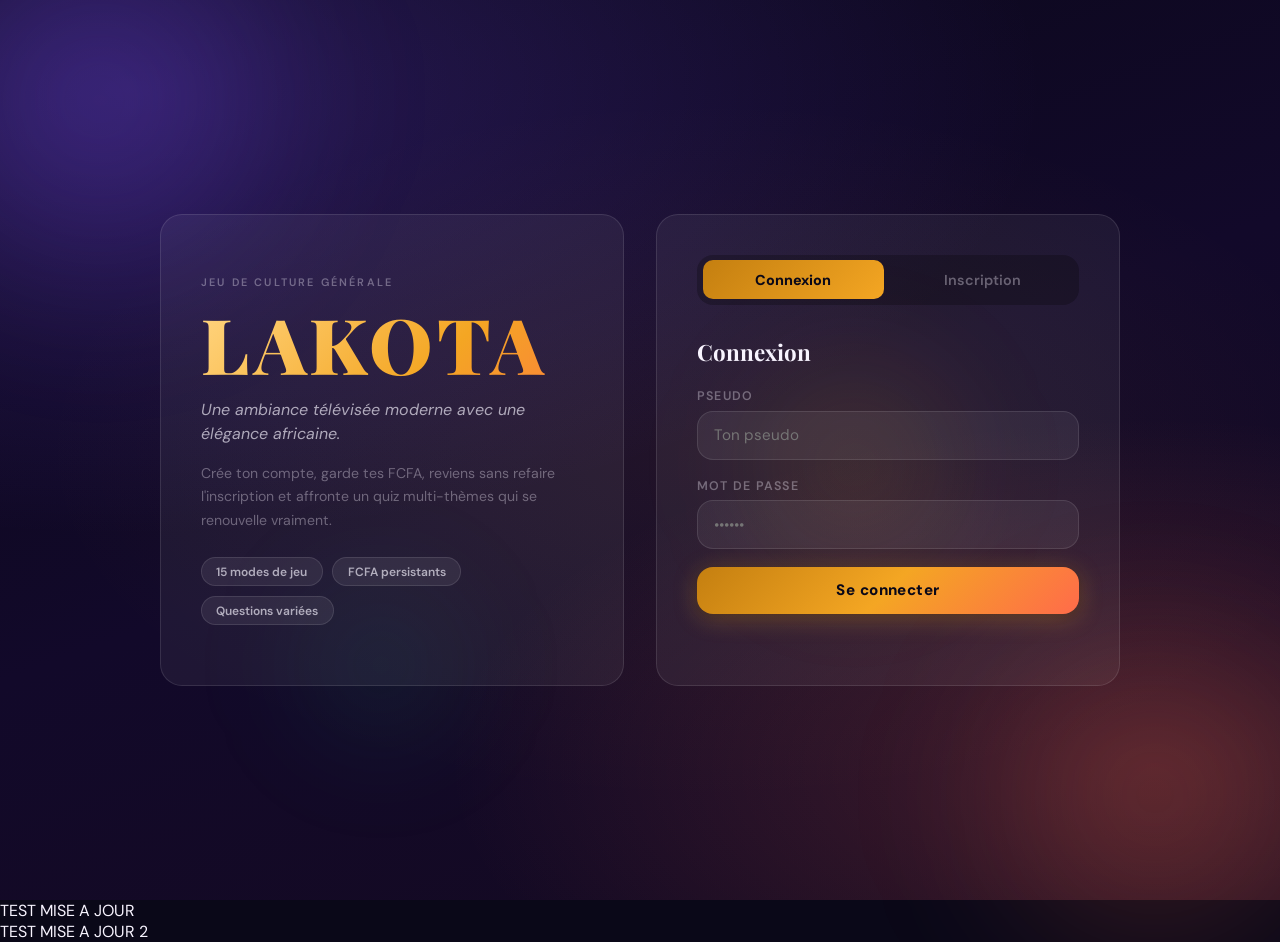
==== commit bea13133: "mise à jour" ====
--- a/index.html
+++ b/index.html
@@ -433,10 +433,10 @@
         <p class="eyebrow">Jeu de culture générale</p>
         <h1 class="brand-title">LAKOTA</h1>
         <p class="hero-subtitle">Une ambiance télévisée moderne avec une élégance africaine.</p>
-        <p class="hero-copy">Crée ton compte, garde tes jetons, reviens sans refaire l'inscription et affronte un quiz multi-thèmes qui se renouvelle vraiment.</p>
+        <p class="hero-copy">Crée ton compte, garde tes FCFA, reviens sans refaire l'inscription et affronte un quiz multi-thèmes qui se renouvelle vraiment.</p>
         <div class="hero-badges">
           <span>15 modes de jeu</span>
-          <span>Jetons persistants</span>
+          <span>FCFA persistants</span>
           <span>Questions variées</span>
         </div>
       </div>
@@ -480,7 +480,7 @@
       <div class="home-center">
         <h1 class="brand-title">LAKOTA</h1>
         <p class="hero-subtitle">Teste ta culture générale sur des thèmes variés avec style.</p>
-        <p class="hero-copy">Relève les questions, dépense tes jetons avec intelligence et fais monter la pression comme dans un grand jeu télévisé.</p>
+        <p class="hero-copy">Relève les questions, dépense tes FCFA avec intelligence et fais monter la pression comme dans un grand jeu télévisé.</p>
         <div class="difficulty-panel">
           <div class="difficulty-copy">
             <p class="eyebrow">Niveau de jeu</p>
@@ -496,8 +496,8 @@
       </div>
       <div class="home-bottom">
         <div class="home-stats">
-          <div class="mini-card"><span>Jetons</span><strong id="homeTokensDisplay">0</strong></div>
-          <div class="mini-card"><span>Score max</span><strong id="homeBestScore">0 jetons</strong></div>
+          <div class="mini-card"><span>FCFA</span><strong id="homeTokensDisplay">0</strong></div>
+          <div class="mini-card"><span>Score max</span><strong id="homeBestScore">0 FCFA</strong></div>
         </div>
         <div class="cta-row">
           <button class="btn btn-primary pulse-soft" id="startButton" type="button">Commencer</button>
@@ -553,13 +553,13 @@
           <div class="brand-flag"></div>
         </div>
         <div class="header-stat token-card glass">
-          <span class="stat-label">Jetons</span>
-          <strong class="stat-value" id="tokensDisplay">0 jetons</strong>
+          <span class="stat-label">FCFA</span>
+          <strong class="stat-value" id="tokensDisplay">0 FCFA</strong>
           <span class="token-caption">Fais vite oh !</span>
         </div>
         <div class="header-stat score-card glass">
           <span class="stat-label">Score</span>
-          <strong class="stat-value" id="scoreDisplay">0 jetons</strong>
+          <strong class="stat-value" id="scoreDisplay">0 FCFA</strong>
           <span class="token-caption" id="scoreCaption">Monte calmement.</span>
         </div>
         <div class="header-timer glass" id="timerCard">
@@ -586,7 +586,7 @@
           </div>
         </div>
         <div class="user-compact glass">
-          <button class="user-chip" type="button">
+          <button class="user-chip" id="gameProfileButton" type="button">
             <span class="user-avatar" id="gameUserAvatar">J</span>
             <span class="user-name" id="gameUserName">joueur</span>
           </button>
@@ -611,7 +611,7 @@
           </div>
           <div class="side-card glass">
             <span class="side-icon side-icon-coral">◎</span>
-            <div><p class="stat-label">Gain actuel</p><strong class="side-value" id="nextGainDisplay" style="color:var(--coral)">1 000 jetons</strong></div>
+            <div><p class="stat-label">Gain actuel</p><strong class="side-value" id="nextGainDisplay" style="color:var(--coral)">1 000 FCFA</strong></div>
           </div>
         </aside>
 
@@ -650,19 +650,19 @@
         <div class="lifelines-inline">
           <button class="lifeline-btn lifeline-blue" id="lifeline5050Button" type="button">
             <span class="lifeline-icon">2</span>
-            <span class="lifeline-copy"><strong>50 / 50</strong><small>2 jetons</small></span>
+            <span class="lifeline-copy"><strong>50 / 50</strong><small>2 FCFA</small></span>
           </button>
           <button class="lifeline-btn lifeline-orange" id="lifelineHintButton" type="button">
             <span class="lifeline-icon">?</span>
-            <span class="lifeline-copy"><strong>Indice</strong><small>2 jetons</small></span>
+            <span class="lifeline-copy"><strong>Indice</strong><small>2 FCFA</small></span>
           </button>
           <button class="lifeline-btn lifeline-green" id="lifelineAudienceButton" type="button">
             <span class="lifeline-icon">%</span>
-            <span class="lifeline-copy"><strong>Public</strong><small>2 jetons</small></span>
+            <span class="lifeline-copy"><strong>Public</strong><small>2 FCFA</small></span>
           </button>
           <button class="lifeline-btn lifeline-violet" id="lifelineTimeButton" type="button">
             <span class="lifeline-icon">+15</span>
-            <span class="lifeline-copy"><strong>Temps</strong><small>1 jeton</small></span>
+            <span class="lifeline-copy"><strong>Temps</strong><small>1 FCFA</small></span>
           </button>
         </div>
       </div>
@@ -690,10 +690,10 @@
     <div class="end-panel glass">
       <div class="victory-orb"></div>
       <p class="eyebrow">Fin de partie</p>
-      <h2 class="final-score" id="finalScore">0 jetons</h2>
+      <h2 class="final-score" id="finalScore">0 FCFA</h2>
       <p class="result-message" id="resultMessage">Continue, tu peux aller plus loin.</p>
       <div class="end-summary">
-        <div class="mini-card"><span>Jetons totaux</span><strong id="endTokensDisplay">0</strong></div>
+        <div class="mini-card"><span>FCFA totaux</span><strong id="endTokensDisplay">0</strong></div>
         <div class="mini-card"><span>Mode joué</span><strong id="endModeDisplay">Classique</strong></div>
       </div>
       <div class="end-buttons">
@@ -834,8 +834,8 @@
   {
     id:"pyramide-inverse", name:"Pyramide Inverse", icon:"🔺", tags:["DÉFI","STRESS"],
     categories:["stress","logique"],
-    desc:"Tu commences avec 1 000 000 jetons. Chaque erreur déduit. Combien gardes-tu ?",
-    hook:"Perdre devient douloureux émotionnellement — comme perdre des jetons.",
+    desc:"Tu commences avec 1 000 000 FCFA. Chaque erreur déduit. Combien gardes-tu ?",
+    hook:"Perdre devient douloureux émotionnellement — comme perdre des FCFA.",
     color:"linear-gradient(135deg,rgba(255,107,74,0.2),rgba(176,16,48,0.1))",
     border:"rgba(255,107,74,0.4)"
   },
@@ -866,8 +866,8 @@
   {
     id:"prediction-temporelle", name:"Prédiction Temporelle", icon:"🔮", tags:["STRATÉGIE","PARI"],
     categories:["stratégie","stress"],
-    desc:"Parie des jetons sur la difficulté de la prochaine question avant de la voir.",
-    hook:"Tu risques tes jetons sur l'avenir — le pari précède la réponse.",
+    desc:"Parie des FCFA sur la difficulté de la prochaine question avant de la voir.",
+    hook:"Tu risques tes FCFA sur l'avenir — le pari précède la réponse.",
     color:"linear-gradient(135deg,rgba(124,77,255,0.2),rgba(255,77,141,0.1))",
     border:"rgba(124,77,255,0.4)"
   },
@@ -1019,7 +1019,7 @@
   const u = getUser();
   document.getElementById('playerNameText').textContent = STATE.currentUser;
   document.getElementById('homeTokensDisplay').textContent = u.tokens;
-  document.getElementById('homeBestScore').textContent = u.bestScore.toLocaleString('fr-FR') + ' jetons';
+  document.getElementById('homeBestScore').textContent = u.bestScore.toLocaleString('fr-FR') + ' FCFA';
   showScreen('homeScreen');
 }
 
@@ -1216,7 +1216,7 @@
   STATE.answered = false;
 
   document.getElementById('questionIndexDisplay').textContent = `${STATE.qIndex+1} / ${Math.min(STATE.questions.length, GAINS.length)}`;
-  document.getElementById('nextGainDisplay').textContent = GAINS[STATE.qIndex].toLocaleString('fr-FR') + ' jetons';
+  document.getElementById('nextGainDisplay').textContent = GAINS[STATE.qIndex].toLocaleString('fr-FR') + ' FCFA';
   document.getElementById('questionText').textContent = q.q;
   document.getElementById('questionHint').textContent = `Thème : ${q.cat}`;
   document.getElementById('questionBadge').textContent = `— Question ${STATE.qIndex+1} —`;
@@ -1237,7 +1237,7 @@
 
   // Mode-specific setups
   if (STATE.mode === 'pyramide-inverse') {
-    document.getElementById('modeSpecialInfo').textContent = `Capital restant : ${STATE.pyramideAmount.toLocaleString('fr-FR')} jetons`;
+    document.getElementById('modeSpecialInfo').textContent = `Capital restant : ${STATE.pyramideAmount.toLocaleString('fr-FR')} FCFA`;
     updateScoreDisplay();
   }
 
@@ -1384,17 +1384,17 @@
   const maxBet = Math.min(u.tokens, 5);
   ui.innerHTML = `
     <div style="margin-top:1rem;padding:1rem;background:rgba(0,0,0,0.3);border-radius:12px;border:1px solid rgba(244,166,35,0.3)">
-      <p style="font-size:0.8rem;color:var(--txt3);margin-bottom:0.5rem;text-transform:uppercase;letter-spacing:0.1em">Parie des jetons sur ta réponse</p>
-      <div class="bet-display" id="betDisplay">0 jeton</div>
+      <p style="font-size:0.8rem;color:var(--txt3);margin-bottom:0.5rem;text-transform:uppercase;letter-spacing:0.1em">Parie des FCFA sur ta réponse</p>
+      <div class="bet-display" id="betDisplay">0 FCFA</div>
       <input type="range" class="bet-slider" id="betSlider" min="0" max="${maxBet}" value="0">
-      <p style="font-size:0.75rem;color:var(--txt3);text-align:center">Gagne 2× les jetons pariés si tu as raison</p>
+      <p style="font-size:0.75rem;color:var(--txt3);text-align:center">Gagne 2× les FCFA pariés si tu as raison</p>
     </div>
   `;
   const slider = document.getElementById('betSlider');
   const display = document.getElementById('betDisplay');
   slider.addEventListener('input', () => {
     STATE.predictionBet = parseInt(slider.value);
-    display.textContent = STATE.predictionBet + ' jeton' + (STATE.predictionBet > 1 ? 's' : '');
+    display.textContent = STATE.predictionBet + ' FCFA' + (STATE.predictionBet > 1 ? '' : '');
   });
 }
 
@@ -1405,14 +1405,14 @@
     const ui = document.getElementById('modeSpecialUI');
     const joker = document.createElement('div');
     joker.style.cssText = 'margin-top:0.75rem;padding:0.75rem 1.25rem;background:rgba(0,200,150,0.2);border:1px solid rgba(0,200,150,0.5);border-radius:12px;display:flex;align-items:center;justify-content:space-between;animation:fadeIn 0.3s ease';
-    joker.innerHTML = `<span style="color:var(--emerald);font-weight:700">🃏 Joker Fantôme ! +1 jeton bonus</span><button class="btn btn-small" style="background:rgba(0,200,150,0.3);color:var(--emerald);border:1px solid rgba(0,200,150,0.5)" id="claimJokerBtn">Réclamer !</button>`;
+    joker.innerHTML = `<span style="color:var(--emerald);font-weight:700">🃏 Joker Fantôme ! +1 FCFA bonus</span><button class="btn btn-small" style="background:rgba(0,200,150,0.3);color:var(--emerald);border:1px solid rgba(0,200,150,0.5)" id="claimJokerBtn">Réclamer !</button>`;
     ui.appendChild(joker);
     STATE.jokerActive = true;
     document.getElementById('claimJokerBtn').addEventListener('click', () => {
       STATE.tokens++;
       updateTokensDisplay();
       updateUserStat('tokens', STATE.tokens);
-      toast('Jeton bonus récupéré ! 🃏', 'toast-emerald');
+      toast('FCFA bonus récupéré ! 🃏', 'toast-emerald');
       joker.remove();
       STATE.jokerActive = false;
     });
@@ -1484,7 +1484,7 @@
   if (STATE.mode === 'prediction-temporelle' && STATE.predictionBet > 0) {
     const bonus = STATE.predictionBet * 2;
     STATE.tokens += bonus;
-    toast(`Pari gagnant ! +${bonus} jetons 🔮`, 'toast-gold');
+    toast(`Pari gagnant ! +${bonus} FCFA 🔮`, 'toast-gold');
     STATE.predictionBet = 0;
   }
 
@@ -1505,7 +1505,7 @@
   if (STATE.mode === 'prediction-temporelle' && STATE.predictionBet > 0) {
     STATE.tokens -= STATE.predictionBet;
     if (STATE.tokens < 0) STATE.tokens = 0;
-    toast(`Pari perdu ! -${STATE.predictionBet} jetons 😬`, 'toast-coral');
+    toast(`Pari perdu ! -${STATE.predictionBet} FCFA 😬`, 'toast-coral');
     updateUserStat('tokens', STATE.tokens);
     updateTokensDisplay();
     STATE.predictionBet = 0;
@@ -1516,7 +1516,7 @@
     STATE.pyramideAmount = Math.max(0, STATE.pyramideAmount - deduction);
     STATE.score = STATE.pyramideAmount;
     updateScoreDisplay();
-    document.getElementById('modeSpecialInfo').textContent = `Capital restant : ${STATE.pyramideAmount.toLocaleString('fr-FR')} jetons`;
+    document.getElementById('modeSpecialInfo').textContent = `Capital restant : ${STATE.pyramideAmount.toLocaleString('fr-FR')} FCFA`;
     if (STATE.pyramideAmount <= 0) { endGame(false); return; }
     showResult(false, 0);
     return;
@@ -1551,10 +1551,10 @@
   ui.innerHTML = `
     <div class="double-ou-rien-choice" style="margin-top:1rem">
       <button class="btn btn-primary" id="doubleBtn">
-        Doubler (${(gain*2).toLocaleString('fr-FR')} jetons) 🎲
+        Doubler (${(gain*2).toLocaleString('fr-FR')} FCFA) 🎲
       </button>
       <button class="btn btn-secondary" id="encaisserBtn">
-        Encaisser (${gain.toLocaleString('fr-FR')} jetons) ✓
+        Encaisser (${gain.toLocaleString('fr-FR')} FCFA) ✓
       </button>
     </div>
   `;
@@ -1578,7 +1578,7 @@
 
 function showResult(correct, gain) {
   document.getElementById('resultText').textContent = correct ? '✅ Bonne réponse !' : '❌ Mauvaise réponse !';
-  document.getElementById('resultDescription').textContent = correct ? `+${gain.toLocaleString('fr-FR')} jetons 🎉` : 'Partie terminée.';
+  document.getElementById('resultDescription').textContent = correct ? `+${gain.toLocaleString('fr-FR')} FCFA 🎉` : 'Partie terminée.';
   showScreen('resultScreen');
   setTimeout(() => {
     if (correct) {
@@ -1633,11 +1633,11 @@
 function updateScoreDisplay() {
   let sc = STATE.score;
   if (STATE.mode === 'pyramide-inverse') sc = STATE.pyramideAmount;
-  document.getElementById('scoreDisplay').textContent = sc.toLocaleString('fr-FR') + ' jetons';
+  document.getElementById('scoreDisplay').textContent = sc.toLocaleString('fr-FR') + ' FCFA';
 }
 
 function updateTokensDisplay() {
-  document.getElementById('tokensDisplay').textContent = STATE.tokens + ' jetons';
+  document.getElementById('tokensDisplay').textContent = STATE.tokens + ' FCFA';
   document.getElementById('homeTokensDisplay').textContent = STATE.tokens;
 }
 
@@ -1648,7 +1648,7 @@
     const item = document.createElement('div');
     item.className = 'gain-item future';
     item.id = `gain-${i}`;
-    item.innerHTML = `<span><span class="gain-dot"></span> Q${i+1}</span><span>${GAINS[i].toLocaleString('fr-FR')} jetons</span>`;
+    item.innerHTML = `<span><span class="gain-dot"></span> Q${i+1}</span><span>${GAINS[i].toLocaleString('fr-FR')} FCFA</span>`;
     list.appendChild(item);
   }
 }
@@ -1739,7 +1739,7 @@
   u.tokens = STATE.tokens;
   saveUsers();
 
-  document.getElementById('finalScore').textContent = finalSc.toLocaleString('fr-FR') + ' jetons';
+  document.getElementById('finalScore').textContent = finalSc.toLocaleString('fr-FR') + ' FCFA';
   document.getElementById('endTokensDisplay').textContent = STATE.tokens;
   document.getElementById('endModeDisplay').textContent = GAME_MODES.find(m=>m.id===STATE.mode)?.name || 'Classique';
 
@@ -1772,7 +1772,7 @@
           <div class="leaderboard-name">${name}</div>
           <div class="leaderboard-meta">${u.region||'Zone inconnue'} · ${u.gamesPlayed||0} parties</div>
         </div>
-        <div class="leaderboard-score">${(u.bestScore||0).toLocaleString('fr-FR')} jetons</div>
+        <div class="leaderboard-score">${(u.bestScore||0).toLocaleString('fr-FR')} FCFA</div>
       `;
       list.appendChild(item);
     });
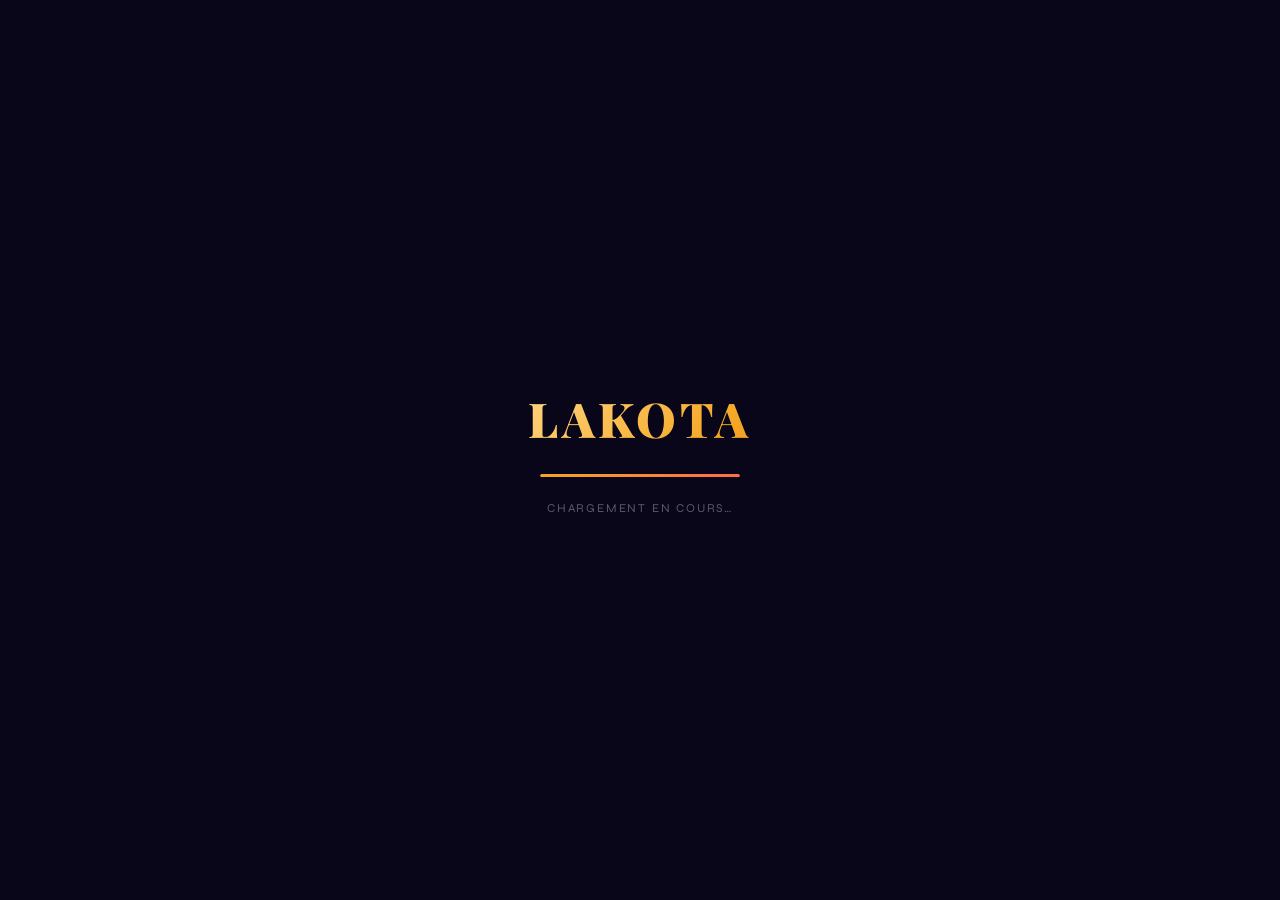
==== commit 390150d5: "mise à jour" ====
--- a/index.html
+++ b/index.html
@@ -1,723 +1,798 @@
 <!DOCTYPE html>
 <html lang="fr">
 <head>
-  <meta charset="UTF-8">
-  <meta name="viewport" content="width=device-width, initial-scale=1.0">
-  <title>LAKOTA — Culture Générale</title>
-  <link rel="preconnect" href="https://fonts.googleapis.com">
-  <link rel="preconnect" href="https://fonts.gstatic.com" crossorigin>
-  <link href="https://fonts.googleapis.com/css2?family=Playfair+Display:wght@700;800;900&family=DM+Sans:wght@300;400;500;600;700;800&display=swap" rel="stylesheet">
-  <style>
-    *, *::before, *::after { margin: 0; padding: 0; box-sizing: border-box; }
-    :root {
-      --gold: #F4A623; --gold-light: #FFD580; --gold-dark: #C47F10;
-      --coral: #FF6B4A; --coral-light: #FF9580; --coral-dark: #C44030;
-      --violet: #7C4DFF; --violet-light: #B39DFF; --violet-dark: #4A2DB8;
-      --emerald: #00C896; --emerald-light: #6EFFD5; --emerald-dark: #007A5E;
-      --rose: #FF4D8D; --rose-light: #FF9DC1;
-      --bg: #0A0818; --bg2: #12092A; --bg3: #1A0F3A;
-      --glass: rgba(255,255,255,0.055);
-      --glass-hover: rgba(255,255,255,0.09);
-      --glass-border: rgba(255,255,255,0.11);
-      --glass-border-hover: rgba(255,255,255,0.22);
-      --txt: #F8F4FF; --txt2: rgba(248,244,255,0.65); --txt3: rgba(248,244,255,0.35);
-      --shadow-gold: rgba(244,166,35,0.3); --shadow-coral: rgba(255,107,74,0.3);
-      --shadow-violet: rgba(124,77,255,0.3); --shadow-emerald: rgba(0,200,150,0.3);
-      --radius-sm: 10px; --radius-md: 16px; --radius-lg: 22px; --radius-xl: 30px;
-      --font-display: 'Playfair Display', serif;
-      --font-body: 'DM Sans', sans-serif;
-      --transition: 0.25s cubic-bezier(0.4,0,0.2,1);
-    }
-    html { font-size: 16px; }
-    body {
-      font-family: var(--font-body);
-      background: var(--bg);
-      color: var(--txt);
-      min-height: 100vh;
-      overflow-x: hidden;
-      -webkit-font-smoothing: antialiased;
-    }
-    input, button, select, textarea { font-family: var(--font-body); }
-    button { cursor: pointer; border: none; background: none; }
-    input { outline: none; }
-    a { color: inherit; text-decoration: none; }
-
-    .site-bg {
-      position: fixed; inset: 0; z-index: 0; pointer-events: none;
-      background: radial-gradient(ellipse 130% 90% at 10% 10%, rgba(124,77,255,0.25) 0%, transparent 55%),
-                  radial-gradient(ellipse 100% 70% at 90% 85%, rgba(255,107,74,0.2) 0%, transparent 55%),
-                  radial-gradient(ellipse 80% 60% at 55% 50%, rgba(244,166,35,0.07) 0%, transparent 65%),
-                  linear-gradient(160deg, #0A0818 0%, #12092A 50%, #150A20 100%);
-    }
-    .orb { position: fixed; border-radius: 50%; pointer-events: none; z-index: 0; }
-    .orb-1 { width: 500px; height: 500px; top: -150px; left: -150px; background: radial-gradient(circle, rgba(124,77,255,0.28) 0%, transparent 70%); filter: blur(60px); }
-    .orb-2 { width: 450px; height: 450px; bottom: -120px; right: -100px; background: radial-gradient(circle, rgba(255,107,74,0.22) 0%, transparent 70%); filter: blur(60px); }
-    .orb-3 { width: 300px; height: 300px; top: 35%; left: 55%; background: radial-gradient(circle, rgba(244,166,35,0.14) 0%, transparent 70%); filter: blur(50px); }
-    .orb-4 { width: 250px; height: 250px; top: 60%; left: 20%; background: radial-gradient(circle, rgba(0,200,150,0.1) 0%, transparent 70%); filter: blur(50px); }
-
-    .glass {
-      background: var(--glass);
-      backdrop-filter: blur(24px);
-      -webkit-backdrop-filter: blur(24px);
-      border: 1px solid var(--glass-border);
-      border-radius: var(--radius-lg);
-    }
-
-    .screen { display: none; position: relative; z-index: 1; min-height: 100vh; }
-    .screen.active { display: flex; align-items: center; justify-content: center; padding: 2rem 1.5rem; }
-    #gameScreen.active { display: block; padding: 1.5rem; }
-    #transitionScreen.active, #resultScreen.active, #endScreen.active, #leaderboardScreen.active { display: flex; align-items: center; justify-content: center; padding: 2rem 1.5rem; }
-    #modeSelectorScreen.active { display: block; padding: 2rem 1.5rem; min-height: 100vh; }
-
-    @keyframes fadeUp { from { opacity: 0; transform: translateY(20px); } to { opacity: 1; transform: translateY(0); } }
-    @keyframes fadeIn { from { opacity: 0; } to { opacity: 1; } }
-    @keyframes scaleIn { from { opacity: 0; transform: scale(0.92); } to { opacity: 1; transform: scale(1); } }
-    @keyframes pulse { 0%,100% { opacity: 1; box-shadow: 0 0 0 0 rgba(244,166,35,0.4); } 50% { opacity: 0.85; box-shadow: 0 0 0 8px rgba(244,166,35,0); } }
-    @keyframes spin { from { transform: rotate(0deg); } to { transform: rotate(360deg); } }
-    @keyframes shimmer { from { background-position: -200% center; } to { background-position: 200% center; } }
-    @keyframes float { 0%,100% { transform: translateY(0); } 50% { transform: translateY(-10px); } }
-    @keyframes ghost-fade { 0%,70% { opacity:1; } 100% { opacity:0; } }
-    @keyframes blink { 0%,100%{opacity:1} 50%{opacity:0.3} }
-    @keyframes shake { 0%,100%{transform:translateX(0)} 20%{transform:translateX(-8px)} 40%{transform:translateX(8px)} 60%{transform:translateX(-5px)} 80%{transform:translateX(5px)} }
-
-    .brand-title {
-      font-family: var(--font-display);
-      font-size: clamp(2.8rem, 6vw, 5rem);
-      font-weight: 900;
-      letter-spacing: 0.06em;
-      background: linear-gradient(135deg, var(--gold-light) 0%, var(--gold) 35%, var(--coral) 70%, var(--violet-light) 100%);
-      -webkit-background-clip: text; -webkit-text-fill-color: transparent;
-      background-clip: text;
-      background-size: 200% auto;
-      animation: shimmer 4s linear infinite;
-      line-height: 1;
-    }
-    .eyebrow { font-size: 0.68rem; text-transform: uppercase; letter-spacing: 0.2em; color: var(--txt3); font-weight: 600; margin-bottom: 0.5rem; }
-    .panel-title { font-size: 1.15rem; font-weight: 700; margin-bottom: 1rem; }
-
-    .btn {
-      display: inline-flex; align-items: center; justify-content: center;
-      padding: 0.85rem 2rem; border-radius: var(--radius-md);
-      font-weight: 700; font-size: 0.95rem; transition: all var(--transition);
-      letter-spacing: 0.03em; position: relative; overflow: hidden;
-    }
-    .btn::after { content: ''; position: absolute; inset: 0; opacity: 0; transition: opacity var(--transition); background: rgba(255,255,255,0.12); }
-    .btn:hover::after { opacity: 1; }
-    .btn:active { transform: scale(0.97); }
-    .btn-primary {
-      background: linear-gradient(135deg, var(--gold-dark), var(--gold), var(--coral));
-      color: #0A0818; font-weight: 800;
-      box-shadow: 0 4px 24px var(--shadow-gold), 0 2px 8px rgba(0,0,0,0.3);
-    }
-    .btn-primary:hover { transform: translateY(-2px); box-shadow: 0 8px 32px var(--shadow-gold); }
-    .btn-secondary { background: var(--glass); border: 1px solid var(--glass-border); color: var(--txt2); }
-    .btn-secondary:hover { background: var(--glass-hover); border-color: var(--glass-border-hover); color: var(--txt); }
-    .btn-small { padding: 0.55rem 1.2rem; font-size: 0.8rem; border-radius: var(--radius-sm); }
-    .btn-danger { background: linear-gradient(135deg, #6B0000, #B01030); color: #fff; border: 1px solid rgba(176,16,48,0.5); box-shadow: 0 4px 20px rgba(176,16,48,0.3); }
-    .btn-danger:hover { transform: translateY(-1px); box-shadow: 0 6px 28px rgba(176,16,48,0.45); }
-    .pulse-soft { animation: pulse 2.5s ease-in-out infinite; }
-    .status-message { font-size: 0.85rem; min-height: 1.2rem; text-align: center; margin-top: 0.75rem; transition: all var(--transition); }
-    .status-message.error { color: var(--coral); }
-    .status-message.success { color: var(--emerald); }
-
-    .toast-stack { position: fixed; bottom: 2rem; right: 2rem; z-index: 9999; display: flex; flex-direction: column-reverse; gap: 0.75rem; }
-    .toast { background: rgba(18,9,42,0.92); backdrop-filter: blur(20px); border: 1px solid var(--glass-border); border-radius: var(--radius-md); padding: 0.85rem 1.4rem; font-size: 0.88rem; font-weight: 500; min-width: 220px; max-width: 320px; color: var(--txt); animation: fadeUp 0.3s ease both; box-shadow: 0 8px 32px rgba(0,0,0,0.4); }
-    .toast.toast-gold { border-color: rgba(244,166,35,0.5); box-shadow: 0 4px 20px var(--shadow-gold); }
-    .toast.toast-emerald { border-color: rgba(0,200,150,0.5); }
-    .toast.toast-coral { border-color: rgba(255,107,74,0.5); }
-
-    .modal { display: none; position: fixed; inset: 0; z-index: 8000; align-items: center; justify-content: center; }
-    .modal:not(.hidden) { display: flex; }
-    .modal-backdrop { position: absolute; inset: 0; background: rgba(10,8,24,0.8); backdrop-filter: blur(6px); }
-    .modal-card { position: relative; z-index: 1; padding: 2.5rem; max-width: 440px; width: 90%; animation: scaleIn 0.3s ease both; border-radius: var(--radius-xl); }
-    .modal-card h2 { font-family: var(--font-display); font-size: 1.5rem; font-weight: 700; margin-bottom: 0.75rem; }
-    .modal-copy { font-size: 0.88rem; color: var(--txt2); margin-bottom: 1.5rem; line-height: 1.6; }
-    .modal-body { margin-bottom: 1.5rem; }
-    .modal-actions { display: flex; gap: 0.75rem; }
-    .modal-actions .btn { flex: 1; }
-    .modal-card input[type="text"], .modal-card input[type="password"] {
-      width: 100%; padding: 0.85rem 1rem; border-radius: var(--radius-md);
-      background: rgba(255,255,255,0.06); border: 1px solid var(--glass-border);
-      color: var(--txt); font-size: 1rem; margin-bottom: 1rem;
-      transition: border-color var(--transition);
-    }
-    .modal-card input:focus { border-color: rgba(244,166,35,0.5); }
-
-    /* AUTH */
-    #authScreen { padding: 2rem 1.5rem; }
-    .auth-layout { display: grid; grid-template-columns: 1fr 1fr; gap: 2rem; max-width: 960px; width: 100%; animation: fadeUp 0.6s ease both; }
-    .auth-hero { padding: 3rem 2.5rem; display: flex; flex-direction: column; justify-content: center; }
-    .auth-hero .brand-title { margin: 0.5rem 0 1rem; }
-    .hero-subtitle { font-size: 1rem; color: var(--txt2); margin-bottom: 1rem; line-height: 1.5; font-style: italic; }
-    .hero-copy { font-size: 0.88rem; color: var(--txt3); line-height: 1.7; margin-bottom: 1.5rem; }
-    .hero-badges { display: flex; gap: 0.6rem; flex-wrap: wrap; }
-    .hero-badges span { padding: 0.35rem 0.9rem; border-radius: 50px; background: rgba(255,255,255,0.07); border: 1px solid var(--glass-border); font-size: 0.75rem; font-weight: 600; color: var(--txt2); }
-    .auth-panel { padding: 2.5rem; }
-    .auth-tabs { display: flex; gap: 0.5rem; margin-bottom: 2rem; background: rgba(0,0,0,0.25); padding: 0.35rem; border-radius: var(--radius-md); }
-    .auth-tab { flex: 1; padding: 0.65rem; border-radius: var(--radius-sm); font-weight: 600; font-size: 0.9rem; color: var(--txt3); transition: all var(--transition); background: none; }
-    .auth-tab.active { background: linear-gradient(135deg, var(--gold-dark), var(--gold)); color: #0A0818; font-weight: 800; }
-    .auth-form { display: flex; flex-direction: column; gap: 1.1rem; }
-    .auth-form.hidden-panel { display: none; }
-    .auth-form .panel-title { font-family: var(--font-display); font-size: 1.4rem; margin-bottom: 0.25rem; }
-    .field { display: flex; flex-direction: column; gap: 0.4rem; }
-    .field span { font-size: 0.78rem; font-weight: 600; color: var(--txt3); text-transform: uppercase; letter-spacing: 0.1em; }
-    .field input { padding: 0.85rem 1rem; border-radius: var(--radius-md); background: rgba(255,255,255,0.06); border: 1px solid var(--glass-border); color: var(--txt); font-size: 0.95rem; transition: border-color var(--transition), background var(--transition); }
-    .field input:focus { border-color: rgba(244,166,35,0.55); background: rgba(255,255,255,0.09); }
-
-    /* HOME */
-    .home-panel { padding: 2.5rem; max-width: 800px; width: 100%; animation: fadeUp 0.5s ease both; }
-    .home-top { display: flex; align-items: flex-start; justify-content: space-between; margin-bottom: 2rem; gap: 1rem; }
-    .player-greeting { display: inline-flex; flex-direction: column; align-items: flex-start; gap: 0.2rem; padding: 0.95rem 1.1rem; border-radius: var(--radius-md); background: rgba(255,255,255,0.05); border: 1px solid rgba(255,255,255,0.14); color: var(--txt); font-family: var(--font-display); font-size: 1.05rem; font-weight: 700; transition: transform var(--transition), background var(--transition); cursor: pointer; }
-    .player-greeting:hover { transform: translateY(-1px); background: rgba(255,255,255,0.08); }
-    .player-greeting small { font-size: 0.78rem; color: var(--txt3); text-transform: uppercase; letter-spacing: 0.12em; }
-    .home-center { text-align: center; margin-bottom: 2.5rem; }
-    .home-center .brand-title { font-size: clamp(3rem, 8vw, 5.5rem); margin: 0.5rem 0 1rem; }
-    .home-center .hero-subtitle { font-size: 1rem; color: var(--txt2); margin-bottom: 0.75rem; }
-    .home-center .hero-copy { font-size: 0.88rem; color: var(--txt3); line-height: 1.7; max-width: 520px; margin: 0 auto 2rem; }
-    .difficulty-panel { background: rgba(0,0,0,0.2); border-radius: var(--radius-lg); padding: 1.5rem; border: 1px solid var(--glass-border); }
-    .difficulty-copy p { font-size: 0.88rem; color: var(--txt2); line-height: 1.5; }
-    .difficulty-selector { display: flex; gap: 0.5rem; background: rgba(0,0,0,0.25); padding: 0.3rem; border-radius: var(--radius-md); margin-bottom: 1rem; }
-    .difficulty-btn { flex: 1; padding: 0.6rem; border-radius: var(--radius-sm); font-weight: 600; font-size: 0.85rem; color: var(--txt3); transition: all var(--transition); background: none; }
-    .difficulty-btn.active { background: linear-gradient(135deg, var(--violet-dark), var(--violet)); color: #fff; box-shadow: 0 4px 16px var(--shadow-violet); }
-    .difficulty-note { font-size: 0.78rem; color: var(--txt3); line-height: 1.6; }
-    .home-bottom { display: flex; align-items: center; justify-content: space-between; flex-wrap: wrap; gap: 1rem; }
-    .home-stats { display: flex; gap: 1rem; }
-    .mini-card { background: rgba(0,0,0,0.25); border: 1px solid var(--glass-border); border-radius: var(--radius-md); padding: 0.85rem 1.2rem; display: flex; flex-direction: column; gap: 0.2rem; min-width: 100px; }
-    .mini-card span { font-size: 0.68rem; text-transform: uppercase; letter-spacing: 0.1em; color: var(--txt3); font-weight: 600; }
-    .mini-card strong { font-size: 1.15rem; font-weight: 700; background: linear-gradient(90deg, var(--gold), var(--coral)); -webkit-background-clip: text; -webkit-text-fill-color: transparent; background-clip: text; }
-    .cta-row { display: flex; gap: 0.75rem; }
-
-    /* MODE SELECTOR */
-    .mode-selector-wrap { max-width: 1300px; margin: 0 auto; }
-    .mode-selector-header { display: flex; align-items: center; justify-content: space-between; margin-bottom: 1.5rem; flex-wrap: wrap; gap: 1rem; }
-    .mode-selector-header h2 { font-family: var(--font-display); font-size: clamp(1.8rem, 4vw, 2.8rem); font-weight: 800; }
-    .mode-filters { display: flex; gap: 0.5rem; flex-wrap: wrap; margin-bottom: 1.5rem; }
-    .mode-filter-btn { padding: 0.45rem 1.1rem; border-radius: 50px; font-size: 0.8rem; font-weight: 700; text-transform: uppercase; letter-spacing: 0.08em; border: 1px solid var(--glass-border); color: var(--txt3); background: rgba(255,255,255,0.04); transition: all var(--transition); cursor: pointer; }
-    .mode-filter-btn:hover { color: var(--txt); border-color: rgba(255,255,255,0.25); }
-    .mode-filter-btn.active { background: var(--gold); color: #0A0818; border-color: var(--gold); }
-    .modes-grid { display: grid; grid-template-columns: repeat(auto-fill, minmax(300px, 1fr)); gap: 1rem; }
-    .mode-card {
-      padding: 1.5rem; border-radius: var(--radius-lg); cursor: pointer;
-      background: rgba(255,255,255,0.05); border: 1px solid rgba(255,255,255,0.1);
-      transition: all var(--transition); display: flex; flex-direction: column; gap: 0.75rem;
-      position: relative; overflow: hidden;
-    }
-    .mode-card::before { content: ''; position: absolute; inset: 0; opacity: 0; transition: opacity var(--transition); border-radius: inherit; }
-    .mode-card:hover { transform: translateY(-3px); border-color: rgba(255,255,255,0.22); }
-    .mode-card:hover::before { opacity: 1; }
-    .mode-card-top { display: flex; align-items: flex-start; justify-content: space-between; gap: 0.75rem; }
-    .mode-icon { width: 48px; height: 48px; border-radius: 16px; display: flex; align-items: center; justify-content: center; font-size: 1.4rem; flex-shrink: 0; }
-    .mode-tags { display: flex; gap: 0.4rem; flex-wrap: wrap; }
-    .mode-tag { padding: 0.2rem 0.6rem; border-radius: 4px; font-size: 0.65rem; font-weight: 800; text-transform: uppercase; letter-spacing: 0.1em; }
-    .mode-card h3 { font-family: var(--font-display); font-size: 1.15rem; font-weight: 800; }
-    .mode-card p { font-size: 0.85rem; color: var(--txt2); line-height: 1.5; }
-    .mode-hook { font-size: 0.8rem; font-weight: 700; }
-    .mode-bottom-tags { display: flex; gap: 0.4rem; flex-wrap: wrap; }
-    .mode-bottom-tag { padding: 0.25rem 0.65rem; border-radius: 6px; font-size: 0.72rem; font-weight: 600; background: rgba(255,255,255,0.07); border: 1px solid rgba(255,255,255,0.12); color: var(--txt3); }
-    .mode-card .btn { align-self: flex-start; margin-top: auto; }
-
-    /* TRANSITION */
-    .transition-panel { padding: 4rem 3rem; text-align: center; animation: scaleIn 0.4s ease both; max-width: 360px; width: 90%; }
-    .transition-ring { width: 100px; height: 100px; border-radius: 50%; border: 3px solid var(--glass-border); border-top-color: var(--gold); border-right-color: var(--coral); animation: spin 1.2s linear infinite; margin: 0 auto 2rem; display: flex; align-items: center; justify-content: center; }
-    .transition-core { width: 60px; height: 60px; border-radius: 50%; border: 2px solid var(--glass-border); border-bottom-color: var(--violet); animation: spin 0.8s linear infinite reverse; }
-    .transition-text { font-family: var(--font-display); font-size: 1.8rem; font-weight: 700; margin-bottom: 0.5rem; }
-    .transition-subtext { color: var(--txt3); font-size: 0.88rem; }
-
-    /* GAME */
-    .game-shell { max-width: 1480px; margin: 0 auto; display: grid; grid-template-rows: auto 1fr auto auto auto; gap: 1rem; min-height: calc(100vh - 3rem); padding: 0 0.5rem; }
-    .game-header { display: grid; grid-template-columns: auto 1fr 1fr auto; gap: 0.75rem; align-items: center; }
-    .brand-card { padding: 0.9rem 1.2rem; display: flex; align-items: center; gap: 0.75rem; min-width: 240px; }
-    .brand-mark { width: 44px; height: 44px; border-radius: 16px; flex-shrink: 0; background: linear-gradient(135deg, var(--gold-dark), var(--gold), var(--coral)); display: flex; align-items: center; justify-content: center; font-family: var(--font-display); font-weight: 800; font-size: 1rem; color: #0A0818; box-shadow: 0 4px 20px var(--shadow-gold); }
-    .brand-copy strong { display: block; font-family: var(--font-display); font-size: 1.05rem; font-weight: 700; background: linear-gradient(90deg, var(--gold), var(--coral)); -webkit-background-clip: text; -webkit-text-fill-color: transparent; background-clip: text; }
-    .brand-copy span { font-size: 0.7rem; color: var(--txt3); text-transform: uppercase; letter-spacing: 0.12em; }
-    .brand-flag { width: 28px; height: 18px; border-radius: 4px; flex-shrink: 0; background: linear-gradient(90deg, #F77F00 33.33%, #fff 33.33% 66.66%, #009A44 66.66%); border: 1px solid rgba(255,255,255,0.2); }
-    .header-stat { padding: 0.85rem 1.2rem; display: flex; flex-direction: column; gap: 0.2rem; }
-    .stat-label { font-size: 0.65rem; text-transform: uppercase; letter-spacing: 0.12em; color: var(--txt3); font-weight: 600; }
-    .stat-value { font-size: 1.05rem; font-weight: 700; line-height: 1.1; }
-    .token-card .stat-value { background: linear-gradient(90deg, var(--gold), var(--gold-light)); -webkit-background-clip: text; -webkit-text-fill-color: transparent; background-clip: text; }
-    .score-card .stat-value { background: linear-gradient(90deg, var(--emerald), var(--emerald-light)); -webkit-background-clip: text; -webkit-text-fill-color: transparent; background-clip: text; }
-    .token-caption { font-size: 0.68rem; color: var(--txt3); }
-    .header-timer { padding: 0.8rem 1.2rem; display: grid; grid-template-columns: 1fr auto; align-items: center; gap: 1rem; }
-    .timer-clock { display: flex; align-items: center; gap: 0.5rem; }
-    .timer-icon { font-size: 1rem; opacity: 0.7; }
-    .timer-digital { font-family: var(--font-display); font-size: 1.6rem; font-weight: 700; }
-    .timer-track { height: 4px; background: rgba(255,255,255,0.12); border-radius: 999px; margin-top: 0.35rem; overflow: hidden; }
-    .timer-bar { height: 100%; width: 100%; border-radius: 999px; background: linear-gradient(90deg, var(--emerald), var(--gold), var(--coral)); transition: width 1s linear; }
-    .timer-ring { width: 52px; height: 52px; position: relative; }
-    .timer-ring-svg { width: 52px; height: 52px; transform: rotate(-90deg); }
-    .ring-bg { fill: none; stroke: rgba(255,255,255,0.1); stroke-width: 4; }
-    .ring-prog { fill: none; stroke: url(#rg); stroke-width: 4; stroke-dasharray: 138; stroke-linecap: round; transition: stroke-dashoffset 1s linear; }
-    .user-compact { padding: 0.65rem 0.95rem; }
-    .user-chip { display: flex; align-items: center; gap: 0.65rem; border: none; background: none; cursor: pointer; transition: opacity var(--transition); }
-    .user-chip:hover { opacity: 0.85; }
-    .user-avatar { width: 36px; height: 36px; border-radius: 50%; flex-shrink: 0; background: linear-gradient(135deg, var(--violet), var(--coral)); display: flex; align-items: center; justify-content: center; font-weight: 700; font-size: 0.9rem; color: #fff; }
-    .user-name { font-size: 0.95rem; font-weight: 700; }
-    .game-layout { display: grid; grid-template-columns: 200px 1fr 230px; gap: 1rem; }
-    .left-rail { display: flex; flex-direction: column; gap: 0.75rem; }
-    .side-card { padding: 1rem; display: flex; align-items: center; gap: 0.75rem; }
-    .side-icon { width: 38px; height: 38px; border-radius: 12px; flex-shrink: 0; display: flex; align-items: center; justify-content: center; font-size: 1rem; }
-    .side-icon-gold { background: linear-gradient(135deg, rgba(244,166,35,0.2), rgba(255,213,128,0.1)); border: 1px solid rgba(244,166,35,0.3); }
-    .side-icon-violet { background: linear-gradient(135deg, rgba(124,77,255,0.2), rgba(179,157,255,0.1)); border: 1px solid rgba(124,77,255,0.3); }
-    .side-icon-coral { background: linear-gradient(135deg, rgba(255,107,74,0.2), rgba(255,149,128,0.1)); border: 1px solid rgba(255,107,74,0.3); }
-    .side-value { font-size: 1rem; font-weight: 700; display: block; margin-top: 0.1rem; }
-    .game-main { display: flex; flex-direction: column; gap: 1rem; }
-    .question-card { padding: 2rem 2.5rem; text-align: center; position: relative; overflow: hidden; }
-    .question-card::before { content: ''; position: absolute; top: 0; left: 50%; transform: translateX(-50%); width: 70%; height: 1px; background: linear-gradient(90deg, transparent, rgba(244,166,35,0.6), transparent); }
-    .question-badge { font-size: 0.65rem; text-transform: uppercase; letter-spacing: 0.2em; color: var(--gold); font-weight: 700; margin-bottom: 1rem; }
-    .question-text { font-family: var(--font-display); font-size: clamp(1.2rem, 2.2vw, 1.65rem); font-weight: 700; line-height: 1.35; color: var(--txt); }
-    .question-hint { font-size: 0.82rem; color: var(--txt3); margin-top: 0.85rem; font-style: italic; }
-    .answers-grid { display: grid; grid-template-columns: 1fr 1fr; gap: 0.75rem; }
-    .answer-btn {
-      padding: 1rem 1.2rem; text-align: left; display: flex; align-items: center; gap: 1rem;
-      transition: all var(--transition); position: relative; overflow: hidden;
-      background: rgba(255,255,255,0.05); border: 1px solid rgba(255,255,255,0.09);
-      border-radius: var(--radius-md); color: var(--txt);
-    }
-    .answer-btn::before { content: ''; position: absolute; inset: 0; opacity: 0; transition: opacity var(--transition); }
-    .answer-btn:hover { transform: translateY(-2px); border-color: rgba(255,255,255,0.2); }
-    .answer-btn:hover::before { opacity: 1; }
-    .answer-btn:active { transform: translateY(0) scale(0.98); }
-    .answer-btn.correct { border-color: var(--emerald) !important; background: rgba(0,200,150,0.15) !important; }
-    .answer-btn.wrong { border-color: var(--coral) !important; background: rgba(255,107,74,0.15) !important; animation: shake 0.4s ease; }
-    .answer-btn.eliminated { opacity: 0.3; pointer-events: none; }
-    .answer-btn.ghost-mode { animation: ghost-fade 1.5s ease forwards; }
-    .answer-blue::before { background: linear-gradient(135deg, rgba(124,77,255,0.2), rgba(124,77,255,0.04)); }
-    .answer-orange::before { background: linear-gradient(135deg, rgba(255,107,74,0.2), rgba(255,107,74,0.04)); }
-    .answer-green::before { background: linear-gradient(135deg, rgba(0,200,150,0.2), rgba(0,200,150,0.04)); }
-    .answer-violet::before { background: linear-gradient(135deg, rgba(244,166,35,0.2), rgba(244,166,35,0.04)); }
-    .answer-blue:hover { border-color: rgba(124,77,255,0.5) !important; box-shadow: 0 0 30px rgba(124,77,255,0.15); }
-    .answer-orange:hover { border-color: rgba(255,107,74,0.5) !important; box-shadow: 0 0 30px rgba(255,107,74,0.15); }
-    .answer-green:hover { border-color: rgba(0,200,150,0.5) !important; box-shadow: 0 0 30px rgba(0,200,150,0.15); }
-    .answer-violet:hover { border-color: rgba(244,166,35,0.5) !important; box-shadow: 0 0 30px rgba(244,166,35,0.15); }
-    .answer-letter { width: 38px; height: 38px; border-radius: 12px; flex-shrink: 0; display: flex; align-items: center; justify-content: center; font-weight: 800; font-size: 0.9rem; transition: all var(--transition); }
-    .answer-blue .answer-letter { background: linear-gradient(135deg, #7C4DFF, #B39DFF); color: #fff; box-shadow: 0 4px 14px rgba(124,77,255,0.4); }
-    .answer-orange .answer-letter { background: linear-gradient(135deg, #FF6B4A, #FF9580); color: #fff; box-shadow: 0 4px 14px rgba(255,107,74,0.4); }
-    .answer-green .answer-letter { background: linear-gradient(135deg, #00C896, #6EFFD5); color: #0A0818; box-shadow: 0 4px 14px rgba(0,200,150,0.4); }
-    .answer-violet .answer-letter { background: linear-gradient(135deg, #F4A623, #FFD580); color: #0A0818; box-shadow: 0 4px 14px rgba(244,166,35,0.4); }
-    .answer-label { font-size: 0.95rem; font-weight: 500; line-height: 1.25; }
-    .gains-panel { overflow: hidden; display: flex; flex-direction: column; }
-    .gains-header { padding: 1rem 1.2rem 0.5rem; border-bottom: 1px solid var(--glass-border); }
-    .gains-header .panel-title { margin-bottom: 0; font-size: 0.75rem; text-transform: uppercase; letter-spacing: 0.15em; color: var(--txt3); font-weight: 700; }
-    .gains-list { padding: 0.6rem 0.75rem; display: flex; flex-direction: column; gap: 0.3rem; overflow-y: auto; flex: 1; }
-    .gain-item { padding: 0.5rem 0.75rem; border-radius: var(--radius-sm); display: flex; align-items: center; justify-content: space-between; font-size: 0.78rem; font-weight: 600; transition: all var(--transition); }
-    .gain-item.active { background: linear-gradient(135deg, rgba(244,166,35,0.25), rgba(255,107,74,0.15)); border: 1px solid rgba(244,166,35,0.4); color: var(--gold); animation: pulse 2s ease-in-out infinite; }
-    .gain-item.passed { background: rgba(0,200,150,0.1); border: 1px solid rgba(0,200,150,0.2); color: var(--emerald); }
-    .gain-item.future { background: rgba(255,255,255,0.03); border: 1px solid rgba(255,255,255,0.07); color: var(--txt3); }
-    .gain-dot { width: 6px; height: 6px; border-radius: 50%; flex-shrink: 0; }
-    .gain-item.active .gain-dot { background: var(--gold); }
-    .gain-item.passed .gain-dot { background: var(--emerald); }
-    .gain-item.future .gain-dot { background: rgba(255,255,255,0.15); }
-    .advantages-bar { padding: 0.9rem 1.4rem; display: flex; align-items: center; gap: 1.2rem; }
-    .advantages-bar-head .panel-title { font-size: 0.65rem; text-transform: uppercase; letter-spacing: 0.15em; color: var(--txt3); font-weight: 700; margin-bottom: 0; white-space: nowrap; }
-    .lifelines-inline { display: flex; gap: 0.75rem; flex: 1; }
-    .lifeline-btn { flex: 1; padding: 0.65rem 1rem; border-radius: var(--radius-md); display: flex; align-items: center; gap: 0.7rem; transition: all var(--transition); border: 1px solid; }
-    .lifeline-btn:hover { transform: translateY(-2px); }
-    .lifeline-btn:active { transform: scale(0.97); }
-    .lifeline-btn:disabled { opacity: 0.35; pointer-events: none; }
-    .lifeline-icon { width: 32px; height: 32px; border-radius: 10px; display: flex; align-items: center; justify-content: center; font-weight: 800; font-size: 0.85rem; flex-shrink: 0; }
-    .lifeline-copy strong { display: block; font-size: 0.8rem; font-weight: 700; }
-    .lifeline-copy small { font-size: 0.65rem; opacity: 0.65; }
-    .lifeline-blue { background: rgba(124,77,255,0.1); border-color: rgba(124,77,255,0.25); color: var(--violet-light); }
-    .lifeline-blue:hover { background: rgba(124,77,255,0.2); border-color: rgba(124,77,255,0.5); box-shadow: 0 0 24px rgba(124,77,255,0.2); }
-    .lifeline-blue .lifeline-icon { background: linear-gradient(135deg, #7C4DFF, #B39DFF); color: #fff; }
-    .lifeline-orange { background: rgba(255,107,74,0.1); border-color: rgba(255,107,74,0.25); color: var(--coral-light); }
-    .lifeline-orange:hover { background: rgba(255,107,74,0.2); border-color: rgba(255,107,74,0.5); box-shadow: 0 0 24px rgba(255,107,74,0.2); }
-    .lifeline-orange .lifeline-icon { background: linear-gradient(135deg, #FF6B4A, #FF9580); color: #fff; }
-    .lifeline-green { background: rgba(0,200,150,0.1); border-color: rgba(0,200,150,0.25); color: var(--emerald-light); }
-    .lifeline-green:hover { background: rgba(0,200,150,0.2); border-color: rgba(0,200,150,0.5); box-shadow: 0 0 24px rgba(0,200,150,0.2); }
-    .lifeline-green .lifeline-icon { background: linear-gradient(135deg, #00C896, #6EFFD5); color: #0A0818; }
-    .lifeline-violet { background: rgba(244,166,35,0.1); border-color: rgba(244,166,35,0.25); color: var(--gold-light); }
-    .lifeline-violet:hover { background: rgba(244,166,35,0.2); border-color: rgba(244,166,35,0.5); box-shadow: 0 0 24px rgba(244,166,35,0.2); }
-    .lifeline-violet .lifeline-icon { background: linear-gradient(135deg, #F4A623, #FFD580); color: #0A0818; }
-    .bottom-bar { padding: 0.8rem 1.4rem; display: flex; gap: 0.75rem; }
-    .bottom-action { flex: 1; padding: 0.75rem; border-radius: var(--radius-md); font-weight: 700; font-size: 0.82rem; letter-spacing: 0.05em; text-transform: uppercase; transition: all var(--transition); border: 1px solid; }
-    .bottom-home { background: rgba(255,255,255,0.06); border-color: rgba(255,255,255,0.12); color: var(--txt2); }
-    .bottom-home:hover { background: rgba(255,255,255,0.11); color: var(--txt); }
-    .bottom-abandon { background: linear-gradient(135deg, #6B0000, #B01030); border-color: rgba(176,16,48,0.5); color: #fff; box-shadow: 0 4px 20px rgba(176,16,48,0.3); }
-    .bottom-abandon:hover { transform: translateY(-1px); box-shadow: 0 6px 28px rgba(176,16,48,0.45); }
-    .bottom-logout { background: rgba(255,255,255,0.06); border-color: rgba(255,255,255,0.12); color: var(--txt2); }
-    .bottom-logout:hover { background: rgba(255,255,255,0.11); color: var(--txt); }
-
-    /* MODE BADGE HEADER */
-    .mode-badge-bar { padding: 0.7rem 1.4rem; display: flex; align-items: center; gap: 1rem; }
-    .mode-badge-pill { padding: 0.35rem 1rem; border-radius: 50px; font-size: 0.75rem; font-weight: 800; text-transform: uppercase; letter-spacing: 0.1em; }
-
-    /* RESULT */
-    .result-panel { padding: 3rem 2.5rem; text-align: center; max-width: 440px; width: 90%; animation: scaleIn 0.4s ease both; position: relative; overflow: hidden; }
-    .result-flash { position: absolute; inset: 0; opacity: 0; pointer-events: none; background: radial-gradient(circle at 50% 50%, rgba(244,166,35,0.3), transparent 70%); animation: fadeIn 0.5s ease both; }
-    .result-tag { font-size: 0.68rem; text-transform: uppercase; letter-spacing: 0.2em; color: var(--txt3); font-weight: 600; margin-bottom: 1rem; }
-    .result-panel h2 { font-family: var(--font-display); font-size: 2.2rem; font-weight: 800; margin-bottom: 0.75rem; }
-    .result-panel p { color: var(--txt2); font-size: 0.95rem; }
-
-    /* END */
-    .end-panel { padding: 3rem 2.5rem; text-align: center; max-width: 440px; width: 90%; animation: scaleIn 0.4s ease both; }
-    .victory-orb { width: 100px; height: 100px; border-radius: 50%; margin: 0 auto 2rem; background: linear-gradient(135deg, var(--gold-dark), var(--gold), var(--coral)); box-shadow: 0 0 60px var(--shadow-gold), 0 0 120px rgba(255,107,74,0.2); animation: float 3s ease-in-out infinite; }
-    .final-score { font-family: var(--font-display); font-size: 3rem; font-weight: 800; background: linear-gradient(135deg, var(--gold-light), var(--gold), var(--coral)); -webkit-background-clip: text; -webkit-text-fill-color: transparent; background-clip: text; margin-bottom: 0.5rem; }
-    .result-message { color: var(--txt2); margin-bottom: 2rem; font-size: 0.95rem; }
-    .end-summary { display: flex; gap: 1rem; justify-content: center; margin-bottom: 2rem; }
-    .end-buttons { display: flex; gap: 0.75rem; }
-    .end-buttons .btn { flex: 1; }
-
-    /* LEADERBOARD */
-    .leaderboard-panel { padding: 2rem; max-width: 900px; width: 100%; animation: fadeUp 0.4s ease both; }
-    .leaderboard-header { display: flex; align-items: flex-start; justify-content: space-between; gap: 1rem; margin-bottom: 1.1rem; }
-    .leaderboard-header h2 { font-family: var(--font-display); font-size: clamp(2rem, 2.8vw, 2.8rem); font-weight: 800; margin-bottom: 0.4rem; }
-    .leaderboard-subline { color: var(--txt3); line-height: 1.6; max-width: 520px; }
-    .leaderboard-list { display: flex; flex-direction: column; gap: 0.75rem; max-height: 60vh; overflow-y: auto; }
-    .leaderboard-item { display: grid; grid-template-columns: 56px 1fr auto; gap: 1rem; align-items: center; padding: 1rem 1.1rem; background: rgba(255,255,255,0.04); border: 1px solid rgba(255,255,255,0.1); border-radius: var(--radius-md); transition: transform var(--transition), background var(--transition); }
-    .leaderboard-item:hover { transform: translateY(-2px); background: rgba(255,255,255,0.07); }
-    .leaderboard-item.top-1 { border-color: rgba(244,166,35,0.45); background: rgba(244,166,35,0.1); }
-    .leaderboard-rank { font-family: var(--font-display); font-size: 1.1rem; font-weight: 800; }
-    .leaderboard-name { font-weight: 700; }
-    .leaderboard-meta { color: var(--txt3); font-size: 0.88rem; }
-    .leaderboard-score { font-weight: 800; color: var(--gold); }
-
-    /* MODE-SPECIFIC SPECIAL UIs */
-    .double-ou-rien-choice { display: flex; gap: 1rem; margin-top: 1rem; }
-    .double-ou-rien-choice .btn { flex: 1; font-size: 1rem; padding: 1rem; }
-    .pyramide-amount { font-family: var(--font-display); font-size: 2rem; font-weight: 800; color: var(--gold); text-align: center; margin: 0.5rem 0; }
-    .sniper-grid { display: grid; grid-template-columns: repeat(4, 1fr); gap: 0.5rem; }
-    .sniper-btn { padding: 0.75rem; border-radius: var(--radius-md); background: rgba(255,255,255,0.05); border: 1px solid rgba(255,255,255,0.1); color: var(--txt); font-weight: 600; font-size: 0.85rem; transition: all var(--transition); }
-    .sniper-btn:hover { background: rgba(255,107,74,0.15); border-color: var(--coral); }
-    .bet-slider { width: 100%; margin: 1rem 0; }
-    .bet-display { font-family: var(--font-display); font-size: 1.5rem; font-weight: 800; color: var(--gold); text-align: center; }
-    .chain-indicator { display: flex; gap: 0.4rem; justify-content: center; flex-wrap: wrap; margin: 0.5rem 0; }
-    .chain-link { width: 28px; height: 28px; border-radius: 8px; background: rgba(255,255,255,0.1); border: 1px solid rgba(255,255,255,0.2); display: flex; align-items: center; justify-content: center; font-size: 0.75rem; font-weight: 800; transition: all var(--transition); }
-    .chain-link.ok { background: rgba(0,200,150,0.3); border-color: var(--emerald); color: var(--emerald); }
-    .chain-link.current { background: rgba(244,166,35,0.3); border-color: var(--gold); color: var(--gold); animation: blink 1s infinite; }
-    .chain-link.broken { background: rgba(255,107,74,0.3); border-color: var(--coral); color: var(--coral); }
-
-    @media (max-width: 1100px) {
-      .game-header { grid-template-columns: auto 1fr 1fr; }
-      .header-timer { grid-column: 1 / -1; }
-      .user-compact { display: none; }
-      .game-layout { grid-template-columns: 180px 1fr 200px; }
-    }
-    @media (max-width: 860px) {
-      .auth-layout { grid-template-columns: 1fr; }
-      .auth-hero { display: none; }
-      .game-layout { grid-template-columns: 1fr; }
-      .left-rail { flex-direction: row; flex-wrap: wrap; }
-      .left-rail .side-card { flex: 1; min-width: 120px; }
-      .gains-panel { display: none; }
-      .game-header { grid-template-columns: auto 1fr 1fr; }
-      .answers-grid { grid-template-columns: 1fr; }
-      .sniper-grid { grid-template-columns: repeat(2, 1fr); }
-    }
-    @media (max-width: 600px) {
-      body { font-size: 14px; }
-      .game-header { grid-template-columns: 1fr 1fr; gap: 0.5rem; }
-      .brand-card { grid-column: 1 / -1; }
-      .header-timer { grid-column: 1 / -1; }
-      .lifelines-inline { flex-wrap: wrap; }
-      .lifeline-btn { flex: 1 1 calc(50% - 0.375rem); }
-      .home-bottom { flex-direction: column; align-items: stretch; }
-      .cta-row { flex-direction: column; }
-    }
-  </style>
+<meta charset="UTF-8">
+<meta name="viewport" content="width=device-width, initial-scale=1.0, maximum-scale=1.0, user-scalable=no">
+<title>LAKOTA — Culture Générale</title>
+<link rel="preconnect" href="https://fonts.googleapis.com">
+<link rel="preconnect" href="https://fonts.gstatic.com" crossorigin>
+<link href="https://fonts.googleapis.com/css2?family=Playfair+Display:wght@700;800;900&family=Syne:wght@400;500;600;700;800&display=swap" rel="stylesheet">
+<style>
+*,*::before,*::after{margin:0;padding:0;box-sizing:border-box;-webkit-tap-highlight-color:transparent}
+:root{
+  --gold:#F4A623;--gold-l:#FFD580;--gold-d:#C47F10;
+  --coral:#FF6B4A;--coral-l:#FF9580;--coral-d:#C44030;
+  --violet:#7C4DFF;--violet-l:#B39DFF;--violet-d:#4A2DB8;
+  --emerald:#00C896;--emerald-l:#6EFFD5;--emerald-d:#007A5E;
+  --rose:#FF4D8D;--rose-l:#FF9DC1;
+  --bg:#080618;--bg2:#110828;--bg3:#180E35;
+  --glass:rgba(255,255,255,0.06);
+  --glass-h:rgba(255,255,255,0.1);
+  --gb:rgba(255,255,255,0.1);
+  --gb-h:rgba(255,255,255,0.22);
+  --txt:#F8F4FF;--txt2:rgba(248,244,255,0.65);--txt3:rgba(248,244,255,0.35);
+  --sg:rgba(244,166,35,0.35);--sc:rgba(255,107,74,0.35);
+  --sv:rgba(124,77,255,0.35);--se:rgba(0,200,150,0.35);
+  --r-sm:10px;--r-md:14px;--r-lg:20px;--r-xl:28px;--r-full:999px;
+  --font-d:'Playfair Display',serif;
+  --font-b:'Syne',sans-serif;
+  --tr:0.22s cubic-bezier(0.4,0,0.2,1);
+  --safe-top:env(safe-area-inset-top,0px);
+  --safe-bot:env(safe-area-inset-bottom,0px);
+}
+html{font-size:16px;scroll-behavior:smooth}
+body{font-family:var(--font-b);background:var(--bg);color:var(--txt);min-height:100vh;overflow-x:hidden;-webkit-font-smoothing:antialiased;overscroll-behavior:none}
+input,button,select,textarea{font-family:var(--font-b)}
+button{cursor:pointer;border:none;background:none;-webkit-tap-highlight-color:transparent}
+input{outline:none}
+a{color:inherit;text-decoration:none}
+img{max-width:100%;display:block}
+
+/* LOADER */
+#pageLoader{position:fixed;inset:0;z-index:9999;background:var(--bg);display:flex;flex-direction:column;align-items:center;justify-content:center;gap:1.5rem;transition:opacity 0.6s ease,visibility 0.6s ease}
+#pageLoader.hidden{opacity:0;visibility:hidden;pointer-events:none}
+.loader-brand{font-family:var(--font-d);font-size:3rem;font-weight:900;letter-spacing:0.08em;background:linear-gradient(135deg,var(--gold-l),var(--gold),var(--coral),var(--violet-l));-webkit-background-clip:text;-webkit-text-fill-color:transparent;background-clip:text;background-size:300% auto;animation:shimmer 2s linear infinite}
+.loader-bar-wrap{width:200px;height:3px;background:rgba(255,255,255,0.1);border-radius:999px;overflow:hidden}
+.loader-bar{height:100%;background:linear-gradient(90deg,var(--gold),var(--coral));border-radius:999px;animation:loadProgress 1.8s ease forwards}
+@keyframes loadProgress{from{width:0}to{width:100%}}
+.loader-txt{font-size:0.75rem;color:var(--txt3);letter-spacing:0.15em;text-transform:uppercase;animation:blink 1.2s ease-in-out infinite}
+
+/* BG */
+.site-bg{position:fixed;inset:0;z-index:0;pointer-events:none;
+  background:radial-gradient(ellipse 140% 100% at 0% 0%,rgba(124,77,255,0.3) 0%,transparent 50%),
+             radial-gradient(ellipse 120% 80% at 100% 90%,rgba(255,107,74,0.22) 0%,transparent 50%),
+             radial-gradient(ellipse 80% 60% at 60% 45%,rgba(244,166,35,0.06) 0%,transparent 65%),
+             linear-gradient(165deg,#080618 0%,#110828 55%,#120820 100%)}
+.orb{position:fixed;border-radius:50%;pointer-events:none;z-index:0;will-change:transform}
+.orb-1{width:clamp(250px,70vw,500px);height:clamp(250px,70vw,500px);top:-15%;left:-15%;background:radial-gradient(circle,rgba(124,77,255,0.3) 0%,transparent 70%);filter:blur(50px);animation:orbFloat1 12s ease-in-out infinite}
+.orb-2{width:clamp(200px,60vw,450px);height:clamp(200px,60vw,450px);bottom:-10%;right:-10%;background:radial-gradient(circle,rgba(255,107,74,0.25) 0%,transparent 70%);filter:blur(50px);animation:orbFloat2 15s ease-in-out infinite}
+.orb-3{width:clamp(150px,40vw,300px);height:clamp(150px,40vw,300px);top:40%;left:50%;background:radial-gradient(circle,rgba(244,166,35,0.12) 0%,transparent 70%);filter:blur(45px);animation:orbFloat3 18s ease-in-out infinite}
+@keyframes orbFloat1{0%,100%{transform:translate(0,0) scale(1)}50%{transform:translate(3%,5%) scale(1.05)}}
+@keyframes orbFloat2{0%,100%{transform:translate(0,0) scale(1)}50%{transform:translate(-4%,-3%) scale(0.95)}}
+@keyframes orbFloat3{0%,100%{transform:translate(0,0)}50%{transform:translate(-5%,4%)}}
+
+/* ANIMATIONS */
+@keyframes fadeUp{from{opacity:0;transform:translateY(24px)}to{opacity:1;transform:translateY(0)}}
+@keyframes fadeIn{from{opacity:0}to{opacity:1}}
+@keyframes scaleIn{from{opacity:0;transform:scale(0.9)}to{opacity:1;transform:scale(1)}}
+@keyframes slideDown{from{opacity:0;transform:translateY(-16px)}to{opacity:1;transform:translateY(0)}}
+@keyframes pulse{0%,100%{box-shadow:0 0 0 0 rgba(244,166,35,0.5)}70%{box-shadow:0 0 0 10px rgba(244,166,35,0)}}
+@keyframes spin{from{transform:rotate(0deg)}to{transform:rotate(360deg)}}
+@keyframes shimmer{from{background-position:-200% center}to{background-position:200% center}}
+@keyframes float{0%,100%{transform:translateY(0)}50%{transform:translateY(-10px)}}
+@keyframes ghost-fade{0%,65%{opacity:1}100%{opacity:0}}
+@keyframes blink{0%,100%{opacity:1}50%{opacity:0.3}}
+@keyframes shake{0%,100%{transform:translateX(0)}20%{transform:translateX(-7px)}40%{transform:translateX(7px)}60%{transform:translateX(-4px)}80%{transform:translateX(4px)}}
+@keyframes ripple{from{transform:scale(0);opacity:0.6}to{transform:scale(2.5);opacity:0}}
+@keyframes correctGlow{0%{box-shadow:0 0 0 0 rgba(0,200,150,0.7)}100%{box-shadow:0 0 30px 8px rgba(0,200,150,0)}}
+@keyframes wrongGlow{0%{box-shadow:0 0 0 0 rgba(255,107,74,0.7)}100%{box-shadow:0 0 30px 8px rgba(255,107,74,0)}}
+@keyframes winRays{0%{opacity:0;transform:scale(0.5) rotate(0deg)}50%{opacity:1}100%{opacity:0;transform:scale(2) rotate(180deg)}}
+@keyframes scoreCount{from{transform:scale(1.4);color:var(--gold)}to{transform:scale(1);color:inherit}}
+@keyframes badgeUnlock{0%{transform:scale(0) rotate(-20deg)}60%{transform:scale(1.2) rotate(5deg)}100%{transform:scale(1) rotate(0deg)}}
+@keyframes progressFill{from{width:0}to{width:var(--prog)}}
+
+/* GLASS */
+.glass{background:var(--glass);backdrop-filter:blur(20px);-webkit-backdrop-filter:blur(20px);border:1px solid var(--gb);border-radius:var(--r-lg)}
+
+/* SCREENS */
+.screen{display:none;position:relative;z-index:1;min-height:100dvh;padding:0}
+.screen.active{display:flex;flex-direction:column}
+#gameScreen.active{display:block}
+
+/* ===== AUTH ===== */
+#authScreen{padding:calc(var(--safe-top) + 1.5rem) 1rem 1.5rem;align-items:center;justify-content:center}
+.auth-wrap{width:100%;max-width:420px;animation:fadeUp 0.6s ease both}
+.auth-hero{text-align:center;padding:1.5rem 1rem 1.25rem;margin-bottom:0.5rem}
+.auth-hero .eyebrow{font-size:0.65rem;text-transform:uppercase;letter-spacing:0.2em;color:var(--txt3);margin-bottom:0.4rem}
+.brand-title{font-family:var(--font-d);font-weight:900;letter-spacing:0.06em;background:linear-gradient(135deg,var(--gold-l) 0%,var(--gold) 35%,var(--coral) 70%,var(--violet-l) 100%);-webkit-background-clip:text;-webkit-text-fill-color:transparent;background-clip:text;background-size:200% auto;animation:shimmer 4s linear infinite;line-height:1}
+.auth-hero .brand-title{font-size:clamp(2.5rem,12vw,4rem)}
+.hero-sub{font-size:0.85rem;color:var(--txt2);margin:0.4rem 0 0.6rem;font-style:italic}
+.hero-badges{display:flex;gap:0.4rem;flex-wrap:wrap;justify-content:center;margin-top:0.5rem}
+.hero-badges span{padding:0.25rem 0.7rem;border-radius:var(--r-full);background:rgba(255,255,255,0.07);border:1px solid var(--gb);font-size:0.68rem;font-weight:600;color:var(--txt2)}
+.auth-panel{padding:1.5rem;margin-bottom:1rem}
+.auth-tabs{display:flex;gap:0.4rem;margin-bottom:1.5rem;background:rgba(0,0,0,0.3);padding:0.3rem;border-radius:var(--r-md)}
+.auth-tab{flex:1;padding:0.6rem;border-radius:calc(var(--r-md) - 2px);font-weight:700;font-size:0.88rem;color:var(--txt3);transition:all var(--tr);background:none}
+.auth-tab.active{background:linear-gradient(135deg,var(--gold-d),var(--gold));color:#080618;font-weight:800}
+.auth-form{display:flex;flex-direction:column;gap:0.9rem}
+.auth-form.hidden-panel{display:none}
+.auth-form .panel-title{font-family:var(--font-d);font-size:1.3rem;font-weight:800;margin-bottom:0.1rem}
+.field{display:flex;flex-direction:column;gap:0.35rem}
+.field span{font-size:0.72rem;font-weight:700;color:var(--txt3);text-transform:uppercase;letter-spacing:0.1em}
+.field input{padding:0.85rem 1rem;border-radius:var(--r-md);background:rgba(255,255,255,0.06);border:1px solid var(--gb);color:var(--txt);font-size:1rem;transition:all var(--tr);min-height:44px}
+.field input:focus{border-color:rgba(244,166,35,0.6);background:rgba(255,255,255,0.09);box-shadow:0 0 0 3px rgba(244,166,35,0.15)}
+.status-message{font-size:0.82rem;min-height:1.1rem;text-align:center;margin-top:0.5rem;transition:all var(--tr)}
+.status-message.error{color:var(--coral)}
+.status-message.success{color:var(--emerald)}
+
+/* BUTTONS */
+.btn{display:inline-flex;align-items:center;justify-content:center;padding:0.85rem 1.5rem;border-radius:var(--r-md);font-weight:700;font-size:0.9rem;transition:all var(--tr);letter-spacing:0.03em;position:relative;overflow:hidden;min-height:44px;min-width:44px}
+.btn::after{content:'';position:absolute;inset:0;opacity:0;transition:opacity var(--tr);background:rgba(255,255,255,0.12)}
+.btn:hover::after{opacity:1}
+.btn:active{transform:scale(0.96)}
+.btn-primary{background:linear-gradient(135deg,var(--gold-d),var(--gold),var(--coral));color:#080618;font-weight:800;box-shadow:0 4px 20px var(--sg),0 2px 8px rgba(0,0,0,0.3)}
+.btn-primary:hover{transform:translateY(-2px);box-shadow:0 8px 28px var(--sg)}
+.btn-secondary{background:var(--glass);border:1px solid var(--gb);color:var(--txt2)}
+.btn-secondary:hover{background:var(--glass-h);border-color:var(--gb-h);color:var(--txt)}
+.btn-small{padding:0.5rem 1rem;font-size:0.78rem;border-radius:var(--r-sm);min-height:36px}
+.btn-danger{background:linear-gradient(135deg,#5a0000,#A01028);color:#fff;border:1px solid rgba(160,16,40,0.5);box-shadow:0 4px 20px rgba(160,16,40,0.35)}
+.btn-danger:hover{transform:translateY(-1px);box-shadow:0 6px 28px rgba(160,16,40,0.5)}
+.pulse-soft{animation:pulse 2.5s ease-in-out infinite}
+.eyebrow{font-size:0.65rem;text-transform:uppercase;letter-spacing:0.2em;color:var(--txt3);font-weight:600;margin-bottom:0.3rem}
+
+/* ===== HOME ===== */
+#homeScreen{padding:calc(var(--safe-top) + 1rem) 1rem calc(var(--safe-bot) + 1rem);align-items:center;justify-content:center}
+.home-wrap{width:100%;max-width:480px;display:flex;flex-direction:column;gap:1rem;animation:fadeUp 0.5s ease both}
+.home-topbar{display:flex;align-items:center;justify-content:space-between;padding:0.75rem 1rem}
+.player-btn{display:flex;align-items:center;gap:0.6rem;background:none;border:none;cursor:pointer;min-height:44px}
+.player-avatar{width:38px;height:38px;border-radius:50%;background:linear-gradient(135deg,var(--violet),var(--coral));display:flex;align-items:center;justify-content:center;font-weight:700;font-size:0.85rem;color:#fff;flex-shrink:0;overflow:hidden;position:relative}
+.player-avatar img{width:100%;height:100%;object-fit:cover;border-radius:50%}
+.player-name-wrap{text-align:left}
+.player-name-wrap strong{display:block;font-size:0.88rem;font-weight:700}
+.player-name-wrap small{font-size:0.68rem;color:var(--txt3)}
+.home-hero{text-align:center;padding:1rem 0.5rem 0.5rem}
+.home-hero .brand-title{font-size:clamp(2.8rem,13vw,5rem);margin-bottom:0.3rem}
+.home-hero p{font-size:0.82rem;color:var(--txt3);line-height:1.55;max-width:320px;margin:0 auto}
+.stats-row{display:grid;grid-template-columns:1fr 1fr;gap:0.6rem;padding:0 0.25rem}
+.stat-card{padding:0.85rem 1rem;display:flex;flex-direction:column;gap:0.2rem}
+.stat-card .label{font-size:0.65rem;text-transform:uppercase;letter-spacing:0.1em;color:var(--txt3);font-weight:600}
+.stat-card .value{font-size:1.15rem;font-weight:700;background:linear-gradient(90deg,var(--gold),var(--coral));-webkit-background-clip:text;-webkit-text-fill-color:transparent;background-clip:text}
+.difficulty-block{padding:1rem}
+.diff-label{font-size:0.65rem;text-transform:uppercase;letter-spacing:0.15em;color:var(--txt3);font-weight:600;margin-bottom:0.6rem}
+.diff-note{font-size:0.72rem;color:var(--txt3);line-height:1.5;margin-top:0.5rem}
+.difficulty-selector{display:flex;gap:0.35rem;background:rgba(0,0,0,0.3);padding:0.25rem;border-radius:var(--r-md);margin-bottom:0.4rem}
+.difficulty-btn{flex:1;padding:0.55rem 0.5rem;border-radius:calc(var(--r-md) - 2px);font-weight:700;font-size:0.8rem;color:var(--txt3);transition:all var(--tr);background:none;min-height:40px}
+.difficulty-btn.active{background:linear-gradient(135deg,var(--violet-d),var(--violet));color:#fff;box-shadow:0 4px 14px var(--sv)}
+.cta-block{display:flex;flex-direction:column;gap:0.6rem;padding:0 0.25rem}
+.cta-block .btn{width:100%;padding:1rem}
+.cta-row{display:grid;grid-template-columns:1fr 1fr;gap:0.6rem}
+
+/* ===== MODE SELECTOR ===== */
+#modeSelectorScreen{padding:calc(var(--safe-top) + 0.75rem) 0.75rem calc(var(--safe-bot) + 1rem);overflow-y:auto}
+.mode-header{display:flex;align-items:center;justify-content:space-between;margin-bottom:0.75rem;padding:0 0.25rem}
+.mode-header h2{font-family:var(--font-d);font-size:clamp(1.5rem,6vw,2.2rem);font-weight:800}
+.mode-filters{display:flex;gap:0.4rem;overflow-x:auto;padding-bottom:0.5rem;margin-bottom:0.75rem;-ms-overflow-style:none;scrollbar-width:none}
+.mode-filters::-webkit-scrollbar{display:none}
+.mode-filter-btn{padding:0.4rem 0.9rem;border-radius:var(--r-full);font-size:0.72rem;font-weight:700;text-transform:uppercase;letter-spacing:0.08em;border:1px solid var(--gb);color:var(--txt3);background:rgba(255,255,255,0.04);transition:all var(--tr);cursor:pointer;white-space:nowrap;min-height:36px}
+.mode-filter-btn.active{background:var(--gold);color:#080618;border-color:var(--gold)}
+.modes-grid{display:flex;flex-direction:column;gap:0.65rem}
+.mode-card{padding:1.1rem;border-radius:var(--r-lg);cursor:pointer;background:rgba(255,255,255,0.05);border:1px solid rgba(255,255,255,0.1);transition:all var(--tr);animation:fadeUp 0.4s ease both;position:relative;overflow:hidden}
+.mode-card:active{transform:scale(0.98)}
+.mode-card-row{display:flex;align-items:flex-start;gap:0.75rem;margin-bottom:0.6rem}
+.mode-icon{width:44px;height:44px;border-radius:14px;display:flex;align-items:center;justify-content:center;font-size:1.3rem;flex-shrink:0}
+.mode-info{flex:1;min-width:0}
+.mode-info h3{font-family:var(--font-d);font-size:1rem;font-weight:800;margin-bottom:0.15rem}
+.mode-tags{display:flex;gap:0.3rem;flex-wrap:wrap}
+.mode-tag{padding:0.15rem 0.5rem;border-radius:4px;font-size:0.6rem;font-weight:800;text-transform:uppercase;letter-spacing:0.08em}
+.mode-desc{font-size:0.78rem;color:var(--txt2);line-height:1.45;margin-bottom:0.4rem}
+.mode-hook{font-size:0.74rem;font-weight:700;color:var(--gold);margin-bottom:0.5rem}
+.mode-play-btn{display:flex;align-items:center;justify-content:center;gap:0.4rem;padding:0.6rem 1.2rem;border-radius:var(--r-md);font-size:0.78rem;font-weight:800;background:rgba(255,255,255,0.12);border:1px solid rgba(255,255,255,0.2);color:var(--txt);transition:all var(--tr);min-height:40px}
+.mode-play-btn:active{transform:scale(0.97)}
+
+/* ===== TRANSITION ===== */
+#transitionScreen{align-items:center;justify-content:center}
+.transition-box{padding:3rem 2rem;text-align:center;max-width:300px;width:90%;animation:scaleIn 0.4s ease both}
+.transition-ring{width:90px;height:90px;border-radius:50%;border:3px solid var(--gb);border-top-color:var(--gold);border-right-color:var(--coral);animation:spin 1s linear infinite;margin:0 auto 1.5rem;display:flex;align-items:center;justify-content:center}
+.transition-core{width:52px;height:52px;border-radius:50%;border:2px solid var(--gb);border-bottom-color:var(--violet);animation:spin 0.7s linear infinite reverse}
+.transition-text{font-family:var(--font-d);font-size:1.5rem;font-weight:700;margin-bottom:0.3rem}
+.transition-sub{color:var(--txt3);font-size:0.82rem}
+
+/* ===== GAME SCREEN ===== */
+.game-shell{max-width:500px;margin:0 auto;padding:calc(var(--safe-top) + 0.5rem) 0.65rem calc(var(--safe-bot) + 0.65rem);display:flex;flex-direction:column;gap:0.6rem;min-height:100dvh}
+.game-header{display:grid;grid-template-columns:1fr 1fr;gap:0.5rem}
+.brand-card{padding:0.65rem 0.85rem;display:flex;align-items:center;gap:0.55rem;grid-column:1/-1}
+.brand-mark{width:36px;height:36px;border-radius:11px;flex-shrink:0;background:linear-gradient(135deg,var(--gold-d),var(--gold),var(--coral));display:flex;align-items:center;justify-content:center;font-family:var(--font-d);font-weight:800;font-size:0.88rem;color:#080618;box-shadow:0 4px 16px var(--sg)}
+.brand-copy strong{display:block;font-family:var(--font-d);font-size:0.88rem;font-weight:700;background:linear-gradient(90deg,var(--gold),var(--coral));-webkit-background-clip:text;-webkit-text-fill-color:transparent;background-clip:text}
+.brand-copy span{font-size:0.6rem;color:var(--txt3);text-transform:uppercase;letter-spacing:0.1em}
+.brand-flag{width:22px;height:14px;border-radius:3px;flex-shrink:0;background:linear-gradient(90deg,#F77F00 33.3%,#fff 33.3% 66.6%,#009A44 66.6%);border:1px solid rgba(255,255,255,0.2)}
+.header-stat{padding:0.6rem 0.85rem;display:flex;flex-direction:column;gap:0.1rem}
+.stat-label{font-size:0.58rem;text-transform:uppercase;letter-spacing:0.12em;color:var(--txt3);font-weight:600}
+.stat-value{font-size:0.95rem;font-weight:700;line-height:1.1}
+.token-card .stat-value{background:linear-gradient(90deg,var(--gold),var(--gold-l));-webkit-background-clip:text;-webkit-text-fill-color:transparent;background-clip:text}
+.score-card .stat-value{background:linear-gradient(90deg,var(--emerald),var(--emerald-l));-webkit-background-clip:text;-webkit-text-fill-color:transparent;background-clip:text;transition:transform 0.3s ease}
+.score-card .stat-value.bump{animation:scoreCount 0.4s ease}
+
+/* TIMER */
+.timer-card{padding:0.6rem 0.85rem;display:flex;align-items:center;gap:0.75rem;grid-column:1/-1}
+.timer-left{flex:1}
+.timer-row{display:flex;align-items:center;gap:0.4rem;margin-bottom:0.25rem}
+.timer-digital{font-family:var(--font-d);font-size:1.4rem;font-weight:700;transition:color 0.5s ease}
+.timer-digital.danger{color:var(--coral);animation:blink 0.5s ease-in-out infinite}
+.timer-track{height:3px;background:rgba(255,255,255,0.1);border-radius:999px;overflow:hidden}
+.timer-bar{height:100%;width:100%;border-radius:999px;background:linear-gradient(90deg,var(--emerald),var(--gold),var(--coral));transition:width 1s linear,background 0.5s ease}
+.timer-bar.danger{background:var(--coral)}
+.timer-ring{position:relative;width:46px;height:46px;flex-shrink:0}
+.timer-ring-svg{width:46px;height:46px;transform:rotate(-90deg)}
+.ring-bg{fill:none;stroke:rgba(255,255,255,0.1);stroke-width:4}
+.ring-prog{fill:none;stroke:url(#rg);stroke-width:4;stroke-dasharray:119;stroke-linecap:round;transition:stroke-dashoffset 1s linear}
+.timer-num{position:absolute;inset:0;display:flex;align-items:center;justify-content:center;font-size:0.78rem;font-weight:700}
+
+/* MODE BADGE */
+.mode-badge-bar{padding:0.5rem 0.85rem;display:flex;align-items:center;gap:0.75rem}
+.mode-badge-pill{padding:0.2rem 0.75rem;border-radius:var(--r-full);font-size:0.65rem;font-weight:800;text-transform:uppercase;letter-spacing:0.1em}
+
+/* META ROW */
+.meta-row{display:grid;grid-template-columns:repeat(3,1fr);gap:0.5rem}
+.meta-card{padding:0.55rem 0.65rem;text-align:center}
+.meta-label{font-size:0.55rem;text-transform:uppercase;letter-spacing:0.1em;color:var(--txt3);font-weight:600}
+.meta-value{font-size:0.82rem;font-weight:700;margin-top:0.1rem}
+
+/* QUESTION CARD */
+.question-card{padding:1.25rem 1.1rem;text-align:center;position:relative;overflow:hidden;min-height:100px}
+.question-card::before{content:'';position:absolute;top:0;left:50%;transform:translateX(-50%);width:60%;height:1px;background:linear-gradient(90deg,transparent,rgba(244,166,35,0.5),transparent)}
+.question-badge{font-size:0.6rem;text-transform:uppercase;letter-spacing:0.2em;color:var(--gold);font-weight:700;margin-bottom:0.6rem}
+.question-text{font-family:var(--font-d);font-size:clamp(1rem,4.5vw,1.35rem);font-weight:700;line-height:1.35;color:var(--txt)}
+.question-hint{font-size:0.75rem;color:var(--txt3);margin-top:0.6rem;font-style:italic}
+#modeSpecialUI{margin-top:0.5rem}
+
+/* ANSWERS */
+.answers-grid{display:flex;flex-direction:column;gap:0.55rem}
+.answer-btn{padding:0.85rem 1rem;text-align:left;display:flex;align-items:center;gap:0.75rem;transition:all var(--tr);position:relative;overflow:hidden;background:rgba(255,255,255,0.05);border:1px solid rgba(255,255,255,0.09);border-radius:var(--r-md);color:var(--txt);min-height:54px;width:100%}
+.answer-btn::before{content:'';position:absolute;inset:0;opacity:0;transition:opacity var(--tr);border-radius:inherit}
+.answer-btn:active{transform:scale(0.98)}
+.answer-btn.correct{border-color:var(--emerald)!important;background:rgba(0,200,150,0.15)!important;animation:correctGlow 0.6s ease}
+.answer-btn.wrong{border-color:var(--coral)!important;background:rgba(255,107,74,0.15)!important;animation:shake 0.4s ease,wrongGlow 0.6s ease}
+.answer-btn.eliminated{opacity:0.25;pointer-events:none}
+.answer-btn.ghost-mode{animation:ghost-fade 1.5s ease forwards}
+.answer-blue::before{background:linear-gradient(135deg,rgba(124,77,255,0.2),rgba(124,77,255,0.04))}
+.answer-orange::before{background:linear-gradient(135deg,rgba(255,107,74,0.2),rgba(255,107,74,0.04))}
+.answer-green::before{background:linear-gradient(135deg,rgba(0,200,150,0.2),rgba(0,200,150,0.04))}
+.answer-violet::before{background:linear-gradient(135deg,rgba(244,166,35,0.2),rgba(244,166,35,0.04))}
+.answer-blue:hover{border-color:rgba(124,77,255,0.5)!important}
+.answer-orange:hover{border-color:rgba(255,107,74,0.5)!important}
+.answer-green:hover{border-color:rgba(0,200,150,0.5)!important}
+.answer-violet:hover{border-color:rgba(244,166,35,0.5)!important}
+.answer-btn:hover::before{opacity:1}
+.answer-letter{width:34px;height:34px;border-radius:10px;flex-shrink:0;display:flex;align-items:center;justify-content:center;font-weight:800;font-size:0.82rem;transition:all var(--tr)}
+.answer-blue .answer-letter{background:linear-gradient(135deg,#7C4DFF,#B39DFF);color:#fff;box-shadow:0 4px 12px rgba(124,77,255,0.4)}
+.answer-orange .answer-letter{background:linear-gradient(135deg,#FF6B4A,#FF9580);color:#fff;box-shadow:0 4px 12px rgba(255,107,74,0.4)}
+.answer-green .answer-letter{background:linear-gradient(135deg,#00C896,#6EFFD5);color:#080618;box-shadow:0 4px 12px rgba(0,200,150,0.4)}
+.answer-violet .answer-letter{background:linear-gradient(135deg,#F4A623,#FFD580);color:#080618;box-shadow:0 4px 12px rgba(244,166,35,0.4)}
+.answer-label{font-size:0.88rem;font-weight:500;line-height:1.2;flex:1}
+
+/* RIPPLE */
+.ripple-el{position:absolute;border-radius:50%;background:rgba(255,255,255,0.25);pointer-events:none;animation:ripple 0.6s ease forwards}
+
+/* LIFELINES */
+.lifelines-bar{padding:0.7rem 0.65rem;display:flex;flex-direction:column;gap:0.4rem}
+.lifelines-head{font-size:0.6rem;text-transform:uppercase;letter-spacing:0.15em;color:var(--txt3);font-weight:600}
+.lifelines-grid{display:grid;grid-template-columns:1fr 1fr;gap:0.5rem}
+.lifeline-btn{padding:0.6rem 0.75rem;border-radius:var(--r-md);display:flex;align-items:center;gap:0.5rem;transition:all var(--tr);border:1px solid;min-height:46px;position:relative;overflow:hidden}
+.lifeline-btn:active{transform:scale(0.96)}
+.lifeline-btn:disabled,.lifeline-btn.used{opacity:0.35;pointer-events:none;filter:grayscale(0.8)}
+.lifeline-btn.used::after{content:'UTILISÉ';position:absolute;inset:0;display:flex;align-items:center;justify-content:center;font-size:0.55rem;font-weight:800;letter-spacing:0.15em;background:rgba(8,6,24,0.6);color:var(--txt3)}
+.lifeline-icon{width:28px;height:28px;border-radius:8px;display:flex;align-items:center;justify-content:center;font-weight:800;font-size:0.78rem;flex-shrink:0}
+.lifeline-copy strong{display:block;font-size:0.75rem;font-weight:700;line-height:1}
+.lifeline-copy small{font-size:0.6rem;opacity:0.6}
+.lifeline-blue{background:rgba(124,77,255,0.1);border-color:rgba(124,77,255,0.25);color:var(--violet-l)}
+.lifeline-blue .lifeline-icon{background:linear-gradient(135deg,#7C4DFF,#B39DFF);color:#fff}
+.lifeline-orange{background:rgba(255,107,74,0.1);border-color:rgba(255,107,74,0.25);color:var(--coral-l)}
+.lifeline-orange .lifeline-icon{background:linear-gradient(135deg,#FF6B4A,#FF9580);color:#fff}
+.lifeline-green{background:rgba(0,200,150,0.1);border-color:rgba(0,200,150,0.25);color:var(--emerald-l)}
+.lifeline-green .lifeline-icon{background:linear-gradient(135deg,#00C896,#6EFFD5);color:#080618}
+.lifeline-gold{background:rgba(244,166,35,0.1);border-color:rgba(244,166,35,0.25);color:var(--gold-l)}
+.lifeline-gold .lifeline-icon{background:linear-gradient(135deg,#F4A623,#FFD580);color:#080618}
+
+/* GAINS PANEL */
+.gains-panel{padding:0.75rem;display:flex;flex-direction:column;gap:0.3rem}
+.gains-title{font-size:0.6rem;text-transform:uppercase;letter-spacing:0.15em;color:var(--txt3);font-weight:600;margin-bottom:0.2rem;padding:0 0.1rem}
+.gains-scroll{display:flex;flex-direction:column;gap:0.25rem;max-height:200px;overflow-y:auto;-ms-overflow-style:none;scrollbar-width:none}
+.gains-scroll::-webkit-scrollbar{display:none}
+.gain-item{padding:0.4rem 0.6rem;border-radius:var(--r-sm);display:flex;align-items:center;justify-content:space-between;font-size:0.72rem;font-weight:600;transition:all var(--tr)}
+.gain-item.active{background:linear-gradient(135deg,rgba(244,166,35,0.25),rgba(255,107,74,0.15));border:1px solid rgba(244,166,35,0.4);color:var(--gold);animation:pulse 2s ease-in-out infinite}
+.gain-item.passed{background:rgba(0,200,150,0.1);border:1px solid rgba(0,200,150,0.2);color:var(--emerald)}
+.gain-item.future{background:rgba(255,255,255,0.03);border:1px solid rgba(255,255,255,0.06);color:var(--txt3)}
+.gain-dot{width:5px;height:5px;border-radius:50%;flex-shrink:0}
+.gain-item.active .gain-dot{background:var(--gold)}
+.gain-item.passed .gain-dot{background:var(--emerald)}
+.gain-item.future .gain-dot{background:rgba(255,255,255,0.15)}
+
+/* BOTTOM BAR */
+.bottom-bar{padding:0.6rem;display:grid;grid-template-columns:1fr 1.2fr 1fr;gap:0.4rem}
+.bottom-action{padding:0.65rem 0.5rem;border-radius:var(--r-md);font-weight:700;font-size:0.72rem;letter-spacing:0.04em;text-transform:uppercase;transition:all var(--tr);border:1px solid;min-height:44px;text-align:center}
+.bottom-home{background:rgba(255,255,255,0.05);border-color:rgba(255,255,255,0.1);color:var(--txt2)}
+.bottom-abandon{background:linear-gradient(135deg,#5a0000,#A01028);border-color:rgba(160,16,40,0.5);color:#fff;box-shadow:0 4px 16px rgba(160,16,40,0.3)}
+.bottom-logout{background:rgba(255,255,255,0.05);border-color:rgba(255,255,255,0.1);color:var(--txt2)}
+
+/* RESULT SCREEN */
+#resultScreen{align-items:center;justify-content:center}
+.result-panel{padding:2.5rem 2rem;text-align:center;max-width:340px;width:90%;animation:scaleIn 0.4s ease both;position:relative;overflow:hidden}
+.result-tag{font-size:0.62rem;text-transform:uppercase;letter-spacing:0.2em;color:var(--txt3);margin-bottom:0.75rem}
+.result-panel h2{font-family:var(--font-d);font-size:1.9rem;font-weight:800;margin-bottom:0.5rem}
+.result-panel p{color:var(--txt2);font-size:0.88rem}
+.result-icon{font-size:3rem;margin-bottom:0.5rem;display:block;animation:float 2s ease-in-out infinite}
+
+/* END SCREEN */
+#endScreen{align-items:center;justify-content:center;padding:1rem}
+.end-panel{padding:2.5rem 1.5rem;text-align:center;max-width:380px;width:100%;animation:scaleIn 0.4s ease both}
+.victory-orb{width:80px;height:80px;border-radius:50%;margin:0 auto 1.5rem;background:linear-gradient(135deg,var(--gold-d),var(--gold),var(--coral));box-shadow:0 0 50px var(--sg),0 0 100px rgba(255,107,74,0.15);animation:float 3s ease-in-out infinite}
+.final-score{font-family:var(--font-d);font-size:2.5rem;font-weight:800;background:linear-gradient(135deg,var(--gold-l),var(--gold),var(--coral));-webkit-background-clip:text;-webkit-text-fill-color:transparent;background-clip:text;margin-bottom:0.4rem}
+.result-message{color:var(--txt2);margin-bottom:1.5rem;font-size:0.88rem}
+.end-stats{display:grid;grid-template-columns:1fr 1fr;gap:0.6rem;margin-bottom:1.5rem}
+.end-stat{padding:0.75rem;background:rgba(0,0,0,0.25);border:1px solid var(--gb);border-radius:var(--r-md)}
+.end-stat span{font-size:0.6rem;text-transform:uppercase;letter-spacing:0.1em;color:var(--txt3);font-weight:600}
+.end-stat strong{display:block;font-size:0.9rem;font-weight:700;background:linear-gradient(90deg,var(--gold),var(--coral));-webkit-background-clip:text;-webkit-text-fill-color:transparent;background-clip:text;margin-top:0.15rem}
+.end-buttons{display:flex;flex-direction:column;gap:0.5rem}
+.end-buttons .btn{width:100%}
+.end-row{display:grid;grid-template-columns:1fr 1fr;gap:0.5rem}
+
+/* LEADERBOARD */
+#leaderboardScreen{padding:calc(var(--safe-top)+0.75rem) 0.75rem calc(var(--safe-bot)+1rem);overflow-y:auto}
+.lb-wrap{max-width:480px;margin:0 auto;animation:fadeUp 0.4s ease both}
+.lb-header{display:flex;align-items:flex-start;justify-content:space-between;margin-bottom:1rem;padding:0 0.25rem}
+.lb-header h2{font-family:var(--font-d);font-size:1.8rem;font-weight:800}
+.lb-sub{font-size:0.75rem;color:var(--txt3);margin-top:0.2rem}
+.lb-list{display:flex;flex-direction:column;gap:0.55rem}
+.lb-item{display:grid;grid-template-columns:44px 1fr auto;gap:0.75rem;align-items:center;padding:0.85rem 1rem;background:rgba(255,255,255,0.04);border:1px solid rgba(255,255,255,0.09);border-radius:var(--r-md);transition:transform var(--tr),background var(--tr);animation:fadeUp 0.4s ease both}
+.lb-item.top-1{border-color:rgba(244,166,35,0.45);background:rgba(244,166,35,0.08)}
+.lb-rank{font-family:var(--font-d);font-size:1rem;font-weight:800;text-align:center}
+.lb-name{font-weight:700;font-size:0.88rem}
+.lb-meta{color:var(--txt3);font-size:0.72rem;margin-top:0.1rem}
+.lb-score{font-weight:800;color:var(--gold);font-size:0.88rem;text-align:right}
+
+/* ===== PROFILE SCREEN ===== */
+#profileScreen{padding:calc(var(--safe-top)+0.75rem) 0.75rem calc(var(--safe-bot)+1rem);overflow-y:auto}
+.profile-wrap{max-width:480px;margin:0 auto;animation:fadeUp 0.4s ease both;display:flex;flex-direction:column;gap:1rem}
+.profile-header{display:flex;align-items:center;justify-content:space-between;padding:0 0.25rem;margin-bottom:0.25rem}
+.profile-header h2{font-family:var(--font-d);font-size:1.8rem;font-weight:800}
+
+/* Avatar section */
+.profile-avatar-section{padding:1.5rem 1rem;display:flex;flex-direction:column;align-items:center;gap:0.75rem}
+.profile-avatar-big{width:88px;height:88px;border-radius:50%;background:linear-gradient(135deg,var(--violet),var(--coral));display:flex;align-items:center;justify-content:center;font-family:var(--font-d);font-weight:900;font-size:2rem;color:#fff;position:relative;cursor:pointer;overflow:hidden;box-shadow:0 0 0 3px rgba(244,166,35,0.4),0 8px 32px rgba(0,0,0,0.4);flex-shrink:0}
+.profile-avatar-big img{width:100%;height:100%;object-fit:cover;border-radius:50%}
+.avatar-edit-overlay{position:absolute;inset:0;background:rgba(0,0,0,0.55);display:flex;flex-direction:column;align-items:center;justify-content:center;opacity:0;transition:opacity var(--tr);border-radius:50%;font-size:1.2rem;gap:0.1rem}
+.profile-avatar-big:hover .avatar-edit-overlay,.profile-avatar-big:focus .avatar-edit-overlay{opacity:1}
+.avatar-edit-overlay span{font-size:0.55rem;font-weight:700;letter-spacing:0.1em;text-transform:uppercase;color:#fff}
+.profile-name-edit{display:flex;gap:0.5rem;align-items:center;width:100%}
+.profile-name-input{flex:1;padding:0.65rem 1rem;border-radius:var(--r-md);background:rgba(255,255,255,0.07);border:1px solid rgba(255,255,255,0.15);color:var(--txt);font-size:1rem;font-weight:700;text-align:center}
+.profile-name-input:focus{border-color:rgba(244,166,35,0.5);outline:none}
+.profile-save-btn{padding:0.65rem 1.2rem;border-radius:var(--r-md);background:linear-gradient(135deg,var(--gold-d),var(--gold));color:#080618;font-weight:800;font-size:0.82rem;flex-shrink:0}
+
+/* Profile stats */
+.profile-stats-grid{display:grid;grid-template-columns:1fr 1fr;gap:0.6rem;padding:0 0.1rem}
+.pstat-card{padding:0.85rem 1rem;background:rgba(255,255,255,0.05);border:1px solid rgba(255,255,255,0.1);border-radius:var(--r-md);display:flex;flex-direction:column;gap:0.25rem}
+.pstat-label{font-size:0.6rem;text-transform:uppercase;letter-spacing:0.1em;color:var(--txt3);font-weight:600}
+.pstat-value{font-size:1.1rem;font-weight:700}
+.pstat-value.gold{background:linear-gradient(90deg,var(--gold),var(--gold-l));-webkit-background-clip:text;-webkit-text-fill-color:transparent;background-clip:text}
+.pstat-value.emerald{background:linear-gradient(90deg,var(--emerald),var(--emerald-l));-webkit-background-clip:text;-webkit-text-fill-color:transparent;background-clip:text}
+.pstat-value.violet{background:linear-gradient(90deg,var(--violet-l),var(--violet));-webkit-background-clip:text;-webkit-text-fill-color:transparent;background-clip:text}
+.pstat-value.coral{background:linear-gradient(90deg,var(--coral),var(--coral-l));-webkit-background-clip:text;-webkit-text-fill-color:transparent;background-clip:text}
+
+/* Level bar */
+.level-bar-wrap{padding:1rem;display:flex;flex-direction:column;gap:0.5rem}
+.level-bar-top{display:flex;justify-content:space-between;align-items:flex-end}
+.level-name{font-weight:800;font-size:0.95rem}
+.level-next{font-size:0.7rem;color:var(--txt3)}
+.level-track{height:6px;background:rgba(255,255,255,0.1);border-radius:999px;overflow:hidden}
+.level-fill{height:100%;border-radius:999px;background:linear-gradient(90deg,var(--violet),var(--gold),var(--coral));transition:width 1s ease}
+
+/* BADGES SECTION */
+.badges-section{padding:0.25rem 0.1rem}
+.badges-section-title{font-family:var(--font-d);font-size:1.1rem;font-weight:800;margin-bottom:0.75rem;padding:0 0.25rem;display:flex;align-items:center;justify-content:space-between}
+.badges-unlocked-count{font-size:0.72rem;font-weight:600;color:var(--txt3);font-family:var(--font-b)}
+.badges-grid{display:grid;grid-template-columns:1fr 1fr;gap:0.6rem}
+.badge-card{padding:0.9rem 0.75rem;border-radius:var(--r-md);display:flex;flex-direction:column;align-items:center;gap:0.4rem;cursor:pointer;transition:all var(--tr);text-align:center;border:1px solid;position:relative;overflow:hidden}
+.badge-card.unlocked{animation:badgeUnlock 0.5s ease both}
+.badge-card.locked{opacity:0.5;filter:grayscale(0.7)}
+.badge-card:active{transform:scale(0.97)}
+.badge-icon{font-size:1.8rem;line-height:1;position:relative}
+.badge-lock{position:absolute;bottom:-4px;right:-4px;background:rgba(0,0,0,0.7);border-radius:50%;width:18px;height:18px;display:flex;align-items:center;justify-content:center;font-size:0.6rem}
+.badge-name{font-size:0.75rem;font-weight:800;line-height:1.2}
+.badge-prog-bar{width:100%;height:3px;background:rgba(255,255,255,0.1);border-radius:999px;overflow:hidden;margin-top:0.1rem}
+.badge-prog-fill{height:100%;border-radius:999px;transition:width 1s ease}
+.badge-prog-label{font-size:0.58rem;color:var(--txt3)}
+
+/* Avatar options popup */
+.avatar-options{display:flex;flex-wrap:wrap;gap:0.5rem;justify-content:center;padding:0.5rem 0}
+.avatar-option{width:52px;height:52px;border-radius:50%;display:flex;align-items:center;justify-content:center;font-size:1.3rem;border:2px solid var(--gb);cursor:pointer;transition:all var(--tr)}
+.avatar-option:hover,.avatar-option.selected{border-color:var(--gold);transform:scale(1.1);box-shadow:0 0 12px var(--sg)}
+
+/* TOASTS */
+.toast-stack{position:fixed;bottom:calc(var(--safe-bot) + 1rem);right:0.75rem;left:0.75rem;z-index:9999;display:flex;flex-direction:column-reverse;gap:0.5rem;pointer-events:none;max-width:420px;margin:0 auto}
+.toast{background:rgba(12,6,32,0.95);backdrop-filter:blur(16px);border:1px solid var(--gb);border-radius:var(--r-md);padding:0.75rem 1.1rem;font-size:0.82rem;font-weight:500;color:var(--txt);animation:fadeUp 0.3s ease both;box-shadow:0 8px 24px rgba(0,0,0,0.4);pointer-events:auto}
+.toast.toast-gold{border-color:rgba(244,166,35,0.5);box-shadow:0 4px 16px var(--sg)}
+.toast.toast-emerald{border-color:rgba(0,200,150,0.5)}
+.toast.toast-coral{border-color:rgba(255,107,74,0.5)}
+.toast.toast-violet{border-color:rgba(124,77,255,0.5)}
+
+/* MODALS */
+.modal{display:none;position:fixed;inset:0;z-index:8000;align-items:center;justify-content:center;padding:1rem}
+.modal:not(.hidden){display:flex}
+.modal-backdrop{position:absolute;inset:0;background:rgba(8,6,24,0.85);backdrop-filter:blur(8px)}
+.modal-card{position:relative;z-index:1;padding:1.75rem 1.5rem;max-width:380px;width:100%;animation:scaleIn 0.3s ease both;border-radius:var(--r-xl)}
+.modal-card h2{font-family:var(--font-d);font-size:1.35rem;font-weight:700;margin-bottom:0.5rem}
+.modal-copy{font-size:0.82rem;color:var(--txt2);margin-bottom:1.25rem;line-height:1.55}
+.modal-actions{display:flex;gap:0.6rem}
+.modal-actions .btn{flex:1}
+/* Confirm leave modal specific */
+#confirmLeaveModal .modal-card{border:1px solid rgba(160,16,40,0.4)}
+#confirmLeaveModal .leave-icon{font-size:2.5rem;margin-bottom:0.75rem;display:block;text-align:center}
+
+/* SPECIAL MODE UIs */
+.double-ou-rien-choice{display:flex;flex-direction:column;gap:0.6rem;margin-top:0.75rem}
+.double-ou-rien-choice .btn{width:100%;padding:0.85rem}
+.chain-indicator{display:flex;gap:0.3rem;justify-content:center;flex-wrap:wrap;margin:0.4rem 0}
+.chain-link{width:26px;height:26px;border-radius:7px;background:rgba(255,255,255,0.1);border:1px solid rgba(255,255,255,0.2);display:flex;align-items:center;justify-content:center;font-size:0.7rem;font-weight:800;transition:all var(--tr)}
+.chain-link.ok{background:rgba(0,200,150,0.3);border-color:var(--emerald);color:var(--emerald)}
+.chain-link.current{background:rgba(244,166,35,0.3);border-color:var(--gold);color:var(--gold);animation:blink 1s infinite}
+.chain-link.broken{background:rgba(255,107,74,0.3);border-color:var(--coral);color:var(--coral)}
+.bet-wrap{margin-top:0.6rem;padding:0.85rem;background:rgba(0,0,0,0.3);border-radius:var(--r-md);border:1px solid rgba(244,166,35,0.3)}
+.bet-label{font-size:0.65rem;color:var(--txt3);text-transform:uppercase;letter-spacing:0.1em;margin-bottom:0.35rem}
+.bet-display{font-family:var(--font-d);font-size:1.3rem;font-weight:800;color:var(--gold);text-align:center;margin-bottom:0.35rem}
+.bet-slider{width:100%;accent-color:var(--gold)}
+.bet-hint{font-size:0.68rem;color:var(--txt3);text-align:center}
+.sniper-grid{display:grid;grid-template-columns:1fr 1fr;gap:0.45rem}
+.sniper-btn{padding:0.75rem 0.85rem;border-radius:var(--r-md);background:rgba(255,255,255,0.05);border:1px solid rgba(255,255,255,0.1);color:var(--txt);font-weight:600;font-size:0.82rem;transition:all var(--tr);display:flex;align-items:center;gap:0.55rem;min-height:48px}
+.sniper-btn:active{transform:scale(0.97)}
+.sniper-num{width:28px;height:28px;border-radius:8px;background:rgba(255,255,255,0.1);display:flex;align-items:center;justify-content:center;font-weight:800;font-size:0.78rem;flex-shrink:0}
+
+/* WIN FLASH */
+.win-flash{position:fixed;inset:0;pointer-events:none;z-index:7000}
+.win-ray{position:absolute;top:50%;left:50%;width:200%;height:4px;background:linear-gradient(90deg,transparent,rgba(244,166,35,0.6),transparent);transform-origin:left center;opacity:0}
+.score-pop{position:fixed;top:50%;left:50%;transform:translate(-50%,-50%);pointer-events:none;z-index:7500;font-family:var(--font-d);font-size:2rem;font-weight:900;color:var(--gold);text-shadow:0 0 20px var(--sg);animation:fadeUp 0.3s ease both,fadeIn 0.1s ease}
+
+/* FILE INPUT hidden */
+#avatarFileInput{display:none}
+
+/* RESPONSIVE */
+@media(min-width:480px){
+  .game-shell{padding-left:1rem;padding-right:1rem}
+  .answers-grid{display:grid;grid-template-columns:1fr 1fr}
+  .lifelines-grid{grid-template-columns:1fr 1fr 1fr 1fr}
+  .gains-scroll{max-height:none}
+  .badges-grid{grid-template-columns:1fr 1fr 1fr}
+}
+@media(min-width:768px){
+  .auth-wrap{max-width:500px}
+  .home-wrap{max-width:560px}
+  .game-shell{max-width:600px}
+  .modes-grid{display:grid;grid-template-columns:1fr 1fr;gap:0.65rem}
+  .end-buttons{flex-direction:row}
+  .badges-grid{grid-template-columns:repeat(4,1fr)}
+}
+@media(max-width:360px){
+  .brand-title{font-size:2.2rem!important}
+  .answer-label{font-size:0.82rem}
+  .bottom-action{font-size:0.65rem;padding:0.55rem 0.35rem}
+  .lifeline-btn{padding:0.5rem 0.55rem}
+}
+</style>
 </head>
 <body>
+
+<div id="pageLoader">
+  <div class="loader-brand">LAKOTA</div>
+  <div class="loader-bar-wrap"><div class="loader-bar"></div></div>
+  <p class="loader-txt">Chargement en cours…</p>
+</div>
 
 <div class="site-bg"></div>
 <div class="orb orb-1"></div>
 <div class="orb orb-2"></div>
 <div class="orb orb-3"></div>
-<div class="orb orb-4"></div>
-
-<main class="app-shell">
-
-  <!-- AUTH SCREEN -->
-  <section id="authScreen" class="screen active">
-    <div class="auth-layout">
-      <div class="auth-hero glass">
-        <p class="eyebrow">Jeu de culture générale</p>
-        <h1 class="brand-title">LAKOTA</h1>
-        <p class="hero-subtitle">Une ambiance télévisée moderne avec une élégance africaine.</p>
-        <p class="hero-copy">Crée ton compte, garde tes FCFA, reviens sans refaire l'inscription et affronte un quiz multi-thèmes qui se renouvelle vraiment.</p>
-        <div class="hero-badges">
-          <span>15 modes de jeu</span>
-          <span>FCFA persistants</span>
-          <span>Questions variées</span>
+
+<div class="win-flash" id="winFlash"></div>
+<div class="toast-stack" id="toastStack" aria-live="polite"></div>
+
+<input type="file" id="avatarFileInput" accept="image/*">
+
+<main>
+
+<!-- AUTH -->
+<section id="authScreen" class="screen active">
+  <div class="auth-wrap">
+    <div class="auth-hero">
+      <p class="eyebrow">Jeu de culture générale</p>
+      <h1 class="brand-title">LAKOTA</h1>
+      <p class="hero-sub">Une ambiance TV moderne avec une élégance africaine.</p>
+      <div class="hero-badges">
+        <span>15 modes</span><span>FCFA persistants</span><span>Badges & Profil</span>
+      </div>
+    </div>
+    <div class="auth-panel glass">
+      <div class="auth-tabs">
+        <button class="auth-tab active" id="showLoginBtn" type="button">Connexion</button>
+        <button class="auth-tab" id="showRegisterBtn" type="button">Inscription</button>
+      </div>
+      <form id="loginForm" class="auth-form">
+        <p class="panel-title">Connexion</p>
+        <label class="field"><span>Pseudo</span><input id="loginPseudo" type="text" maxlength="20" required autocomplete="username" placeholder="Ton pseudo"></label>
+        <label class="field"><span>Mot de passe</span><input id="loginPassword" type="password" minlength="4" required autocomplete="current-password" placeholder="••••••"></label>
+        <button class="btn btn-primary" type="submit" style="width:100%">Se connecter</button>
+      </form>
+      <form id="registerForm" class="auth-form hidden-panel">
+        <p class="panel-title">Inscription</p>
+        <label class="field"><span>Pseudo</span><input id="registerPseudo" type="text" maxlength="20" required autocomplete="username" placeholder="Ton pseudo"></label>
+        <label class="field"><span>Ville / zone</span><input id="registerRegion" type="text" maxlength="30" placeholder="Abidjan, Bouaké…"></label>
+        <label class="field"><span>Mot de passe</span><input id="registerPassword" type="password" minlength="4" required autocomplete="new-password" placeholder="Min. 4 caractères"></label>
+        <label class="field"><span>Confirmer</span><input id="registerConfirmPassword" type="password" minlength="4" required autocomplete="new-password" placeholder="Répète ton mot de passe"></label>
+        <button class="btn btn-primary" type="submit" style="width:100%">Créer le compte</button>
+      </form>
+      <p class="status-message" id="authStatus" aria-live="polite"></p>
+    </div>
+  </div>
+</section>
+
+<!-- HOME -->
+<section id="homeScreen" class="screen">
+  <div class="home-wrap">
+    <div class="home-topbar glass">
+      <button class="player-btn" id="profileButton" type="button">
+        <div class="player-avatar" id="homeAvatar">J</div>
+        <div class="player-name-wrap">
+          <strong id="playerNameText">joueur</strong>
+          <small>Voir profil</small>
         </div>
-      </div>
-      <div class="auth-panel glass">
-        <div class="auth-tabs">
-          <button class="auth-tab active" id="showLoginButton" type="button">Connexion</button>
-          <button class="auth-tab" id="showRegisterButton" type="button">Inscription</button>
+      </button>
+      <button class="btn btn-secondary btn-small" id="logoutButton" type="button">Déco.</button>
+    </div>
+    <div class="home-hero">
+      <h1 class="brand-title">LAKOTA</h1>
+      <p>Teste ta culture générale sur des thèmes variés avec style.</p>
+    </div>
+    <div class="stats-row">
+      <div class="stat-card glass"><span class="label">Mes Jetons</span><span class="value" id="homeTokensDisplay">0</span></div>
+      <div class="stat-card glass"><span class="label">Meilleur score</span><span class="value" id="homeBestScore">0 FCFA</span></div>
+    </div>
+    <div class="difficulty-block glass">
+      <p class="diff-label">Niveau de difficulté</p>
+      <div class="difficulty-selector" id="difficultySelector" role="group">
+        <button class="difficulty-btn active" data-difficulty="Facile" type="button">Facile</button>
+        <button class="difficulty-btn" data-difficulty="Moyen" type="button">Moyen</button>
+        <button class="difficulty-btn" data-difficulty="Difficile" type="button">Difficile</button>
+      </div>
+      <p class="diff-note" id="selectedDifficultySummary">Mode facile : questions directes et réponses évidentes.</p>
+    </div>
+    <div class="cta-block">
+      <button class="btn btn-primary pulse-soft" id="startButton" type="button" style="font-size:1rem;padding:1rem">▶ Commencer</button>
+      <div class="cta-row">
+        <button class="btn btn-secondary" id="modeButton" type="button">🎮 Modes de jeu</button>
+        <button class="btn btn-secondary" id="leaderboardButton" type="button">🏆 Classement</button>
+        <button class="rules-btn" onclick="openRules()">
+  📜 Règles du jeu
+</button>
+      </div>
+    </div>
+  </div>
+</section>
+
+<!-- MODE SELECTOR -->
+<section id="modeSelectorScreen" class="screen">
+  <div style="max-width:480px;margin:0 auto;padding:0 0.25rem">
+    <div class="mode-header">
+      <div>
+        <p class="eyebrow">Sélection</p>
+        <h2>Modes de jeu</h2>
+      </div>
+      <button class="btn btn-secondary btn-small" id="backToHomeFromModes" type="button">← Retour</button>
+    </div>
+    <div class="mode-filters" id="modeFilters">
+      <button class="mode-filter-btn active" data-filter="tous">TOUS</button>
+      <button class="mode-filter-btn" data-filter="réflexe">RÉFLEXE</button>
+      <button class="mode-filter-btn" data-filter="logique">LOGIQUE</button>
+      <button class="mode-filter-btn" data-filter="stress">STRESS</button>
+      <button class="mode-filter-btn" data-filter="mémoire">MÉMOIRE</button>
+      <button class="mode-filter-btn" data-filter="stratégie">STRATÉGIE</button>
+      <button class="mode-filter-btn" data-filter="hybride">HYBRIDE</button>
+    </div>
+    <div class="modes-grid" id="modesGrid"></div>
+  </div>
+</section>
+
+<!-- TRANSITION -->
+<section id="transitionScreen" class="screen" style="align-items:center;justify-content:center">
+  <div class="transition-box glass">
+    <div class="transition-ring"><div class="transition-core"></div></div>
+    <p class="transition-text">Prépare-toi…</p>
+    <p class="transition-sub" id="transitionSubtext">La prochaine question arrive</p>
+  </div>
+</section>
+
+<!-- GAME -->
+<section id="gameScreen" class="screen">
+  <div class="game-shell">
+    <div class="game-header">
+      <div class="brand-card glass">
+        <div class="brand-mark">L</div>
+        <div class="brand-copy"><strong>LAKOTA</strong><span id="gameModeName">Classique</span></div>
+        <div class="brand-flag"></div>
+      </div>
+      <div class="header-stat token-card glass">
+        <span class="stat-label">Jetons</span>
+        <strong class="stat-value" id="tokensDisplay">0</strong>
+      </div>
+      <div class="header-stat score-card glass">
+        <span class="stat-label">Score</span>
+        <strong class="stat-value" id="scoreDisplay">0 FCFA</strong>
+      </div>
+    </div>
+
+    <div class="timer-card glass">
+      <div class="timer-left">
+        <div class="timer-row">
+          <strong class="timer-digital" id="timerDisplay">01:00</strong>
         </div>
-        <form id="loginForm" class="auth-form">
-          <p class="panel-title" style="font-family:var(--font-display)">Connexion</p>
-          <label class="field"><span>Pseudo</span><input id="loginPseudo" type="text" maxlength="20" required placeholder="Ton pseudo"></label>
-          <label class="field"><span>Mot de passe</span><input id="loginPassword" type="password" minlength="4" required placeholder="••••••"></label>
-          <button class="btn btn-primary" type="submit">Se connecter</button>
-        </form>
-        <form id="registerForm" class="auth-form hidden-panel">
-          <p class="panel-title" style="font-family:var(--font-display)">Inscription</p>
-          <label class="field"><span>Pseudo</span><input id="registerPseudo" type="text" maxlength="20" required placeholder="Ton pseudo"></label>
-          <label class="field"><span>Ville / zone locale</span><input id="registerRegion" type="text" maxlength="30" placeholder="Abidjan, Bouake..."></label>
-          <label class="field"><span>Mot de passe</span><input id="registerPassword" type="password" minlength="4" required placeholder="Min. 4 caractères"></label>
-          <label class="field"><span>Confirmer</span><input id="registerConfirmPassword" type="password" minlength="4" required placeholder="Répète ton mot de passe"></label>
-          <button class="btn btn-primary" type="submit">Créer le compte</button>
-        </form>
-        <p class="status-message" id="authStatus" aria-live="polite"></p>
-      </div>
-    </div>
-  </section>
-
-  <!-- HOME SCREEN -->
-  <section id="homeScreen" class="screen">
-    <div class="home-panel glass">
-      <div class="home-top">
-        <div>
-          <p class="eyebrow">Bienvenue dans l'arène</p>
-          <button class="player-greeting" id="profileButton" type="button">
-            <span>Salut, <strong id="playerNameText">joueur</strong></span>
-            <small>Voir mon profil</small>
-          </button>
+        <div class="timer-track"><div class="timer-bar" id="timerBar"></div></div>
+      </div>
+      <div class="timer-ring">
+        <svg class="timer-ring-svg" viewBox="0 0 38 38">
+          <defs><linearGradient id="rg" x1="0%" y1="0%" x2="100%" y2="100%">
+            <stop offset="0%" stop-color="#00C896"/><stop offset="50%" stop-color="#F4A623"/><stop offset="100%" stop-color="#FF6B4A"/>
+          </linearGradient></defs>
+          <circle class="ring-bg" cx="19" cy="19" r="16"/>
+          <circle class="ring-prog" cx="19" cy="19" r="16" id="timerRingCircle" stroke-dashoffset="0"/>
+        </svg>
+        <span id="timerRingValue" class="timer-num">60</span>
+      </div>
+    </div>
+
+    <div class="mode-badge-bar glass" id="modeBadgeBar" style="display:none">
+      <span id="modeBadgePill" class="mode-badge-pill"></span>
+      <span id="modeSpecialInfo" style="font-size:0.75rem;color:var(--txt2)"></span>
+    </div>
+
+    <div class="meta-row">
+      <div class="meta-card glass"><p class="meta-label">Niveau</p><p class="meta-value" id="levelDisplay">Facile</p></div>
+      <div class="meta-card glass"><p class="meta-label">Question</p><p class="meta-value" id="questionIndexDisplay">1/12</p></div>
+      <div class="meta-card glass"><p class="meta-label">Gain</p><p class="meta-value" id="nextGainDisplay" style="color:var(--gold)">1k FCFA</p></div>
+    </div>
+
+    <div class="question-card glass">
+      <p class="question-badge" id="questionBadge">— Question 1 —</p>
+      <h2 class="question-text" id="questionText"></h2>
+      <p class="question-hint" id="questionHint">Thème</p>
+      <div id="modeSpecialUI"></div>
+    </div>
+
+    <div class="answers-grid" id="answersGrid">
+      <button class="answer-btn answer-blue glass" data-index="0" type="button"><span class="answer-letter">A</span><span class="answer-label" id="answer0"></span></button>
+      <button class="answer-btn answer-orange glass" data-index="1" type="button"><span class="answer-letter">B</span><span class="answer-label" id="answer1"></span></button>
+      <button class="answer-btn answer-green glass" data-index="2" type="button"><span class="answer-letter">C</span><span class="answer-label" id="answer2"></span></button>
+      <button class="answer-btn answer-violet glass" data-index="3" type="button"><span class="answer-letter">D</span><span class="answer-label" id="answer3"></span></button>
+    </div>
+
+    <div class="gains-panel glass">
+      <p class="gains-title">Paliers de gains</p>
+      <div class="gains-scroll" id="gainsList"></div>
+    </div>
+
+    <div class="lifelines-bar glass">
+      <p class="lifelines-head">Avantages (1 usage par session)</p>
+      <div class="lifelines-grid">
+        <button class="lifeline-btn lifeline-blue" id="lifeline5050Button" type="button">
+          <span class="lifeline-icon">½</span><span class="lifeline-copy"><strong>50/50</strong><small>2 Jetons</small></span>
+        </button>
+        <button class="lifeline-btn lifeline-orange" id="lifelineHintButton" type="button">
+          <span class="lifeline-icon">?</span><span class="lifeline-copy"><strong>Indice</strong><small>2 Jetons</small></span>
+        </button>
+        <button class="lifeline-btn lifeline-green" id="lifelineAudienceButton" type="button">
+          <span class="lifeline-icon">%</span><span class="lifeline-copy"><strong>Public</strong><small>2 Jetons</small></span>
+        </button>
+        <button class="lifeline-btn lifeline-gold" id="lifelineTimeButton" type="button">
+          <span class="lifeline-icon">+15</span><span class="lifeline-copy"><strong>Temps</strong><small>1 Jeton</small></span>
+        </button>
+      </div>
+    </div>
+
+    <div class="bottom-bar glass">
+      <button class="bottom-action bottom-home" id="backHomeButton" type="button">🏠 Accueil</button>
+      <button class="bottom-action bottom-abandon" id="surrenderButton" type="button">Abandonner</button>
+      <button class="bottom-action bottom-logout" id="bottomLogoutButton" type="button">Déco.</button>
+    </div>
+  </div>
+</section>
+
+<!-- RESULT -->
+<section id="resultScreen" class="screen" style="align-items:center;justify-content:center">
+  <div class="result-panel glass">
+    <p class="result-tag">Résultat</p>
+    <span class="result-icon" id="resultIcon">✅</span>
+    <h2 id="resultText">Bonne réponse !</h2>
+    <p id="resultDescription">Tu montes d'un cran.</p>
+  </div>
+</section>
+
+<!-- END -->
+<section id="endScreen" class="screen" style="align-items:center;justify-content:center;padding:1rem">
+  <div class="end-panel glass">
+    <div class="victory-orb"></div>
+    <p class="eyebrow">Fin de partie</p>
+    <p class="final-score" id="finalScore">0 FCFA</p>
+    <p class="result-message" id="resultMessage">Continue, tu peux aller plus loin.</p>
+    <div class="end-stats">
+      <div class="end-stat"><span>Jetons totaux</span><strong id="endTokensDisplay">0</strong></div>
+      <div class="end-stat"><span>Mode joué</span><strong id="endModeDisplay">Classique</strong></div>
+    </div>
+    <div class="end-buttons">
+      <button class="btn btn-primary" id="restartButton" type="button">Rejouer</button>
+      <div class="end-row">
+        <button class="btn btn-secondary" id="changeModeButton" type="button">Changer</button>
+        <button class="btn btn-secondary" id="endLeaderboardButton" type="button">Classement</button>
+      </div>
+    </div>
+  </div>
+</section>
+
+<!-- LEADERBOARD -->
+<section id="leaderboardScreen" class="screen">
+  <div class="lb-wrap">
+    <div class="lb-header">
+      <div>
+        <p class="eyebrow">Compétition</p>
+        <h2>Classement</h2>
+        <p class="lb-sub">Les meilleurs scores de LAKOTA.</p>
+      </div>
+      <button class="btn btn-secondary btn-small" id="closeLeaderboardButton" type="button">Retour</button>
+    </div>
+    <div class="lb-list" id="leaderboardList"></div>
+  </div>
+</section>
+
+<!-- PROFILE SCREEN -->
+<section id="profileScreen" class="screen">
+  <div class="profile-wrap">
+    <div class="profile-header">
+      <div>
+        <p class="eyebrow">Mon compte</p>
+        <h2>Mon Profil</h2>
+      </div>
+      <button class="btn btn-secondary btn-small" id="closeProfileButton" type="button">← Retour</button>
+    </div>
+
+    <div class="profile-avatar-section glass">
+      <div class="profile-avatar-big" id="profileAvatarBig" tabindex="0" role="button" aria-label="Changer la photo de profil">
+        <span id="profileAvatarInitial">J</span>
+        <div class="avatar-edit-overlay">
+          <span>📷</span>
+          <span>Modifier</span>
         </div>
-        <button class="btn btn-secondary btn-small" id="logoutButton" type="button">Se déconnecter</button>
-      </div>
-      <div class="home-center">
-        <h1 class="brand-title">LAKOTA</h1>
-        <p class="hero-subtitle">Teste ta culture générale sur des thèmes variés avec style.</p>
-        <p class="hero-copy">Relève les questions, dépense tes FCFA avec intelligence et fais monter la pression comme dans un grand jeu télévisé.</p>
-        <div class="difficulty-panel">
-          <div class="difficulty-copy">
-            <p class="eyebrow">Niveau de jeu</p>
-            <p id="selectedDifficultySummary">Mode facile : questions directes et réponses évidentes.</p>
-          </div>
-          <div class="difficulty-selector" id="difficultySelector" role="group">
-            <button class="difficulty-btn active" data-difficulty="Facile" type="button">Facile</button>
-            <button class="difficulty-btn" data-difficulty="Moyen" type="button">Moyen</button>
-            <button class="difficulty-btn" data-difficulty="Difficile" type="button">Difficile</button>
-          </div>
-          <p class="difficulty-note">Les thèmes tournent automatiquement : culture générale, technologie, histoire, sport, logique, cinéma et plus encore.</p>
+      </div>
+      <div class="profile-name-edit">
+        <input class="profile-name-input" id="profileNameInput" type="text" maxlength="20" placeholder="Ton pseudo">
+        <button class="profile-save-btn" id="saveProfileNameBtn" type="button">Sauver</button>
+      </div>
+      <p style="font-size:0.72rem;color:var(--txt3)" id="profileRegionText"></p>
+    </div>
+
+    <div style="padding:0 0.1rem">
+      <div class="level-bar-wrap glass">
+        <div class="level-bar-top">
+          <span class="level-name" id="profileLevelName">Niveau 1 — Novice</span>
+          <span class="level-next" id="profileLevelNext"></span>
         </div>
-      </div>
-      <div class="home-bottom">
-        <div class="home-stats">
-          <div class="mini-card"><span>FCFA</span><strong id="homeTokensDisplay">0</strong></div>
-          <div class="mini-card"><span>Score max</span><strong id="homeBestScore">0 FCFA</strong></div>
+        <div class="level-track">
+          <div class="level-fill" id="profileLevelFill" style="width:0%"></div>
         </div>
-        <div class="cta-row">
-          <button class="btn btn-primary pulse-soft" id="startButton" type="button">Commencer</button>
-          <button class="btn btn-secondary" id="modeButton" type="button">🎮 Modes</button>
-          <button class="btn btn-secondary" id="leaderboardButton" type="button">Classement</button>
-        </div>
-      </div>
-    </div>
-  </section>
-
-  <!-- MODE SELECTOR SCREEN -->
-  <section id="modeSelectorScreen" class="screen">
-    <div class="mode-selector-wrap">
-      <div class="mode-selector-header">
-        <div>
-          <p class="eyebrow">Sélection du mode</p>
-          <h2>Choisis ton mode de jeu</h2>
-        </div>
-        <button class="btn btn-secondary btn-small" id="backToHomeFromModes" type="button">← Retour</button>
-      </div>
-      <div class="mode-filters" id="modeFilters">
-        <button class="mode-filter-btn active" data-filter="tous">TOUS</button>
-        <button class="mode-filter-btn" data-filter="réflexe">RÉFLEXE</button>
-        <button class="mode-filter-btn" data-filter="logique">LOGIQUE</button>
-        <button class="mode-filter-btn" data-filter="stress">STRESS</button>
-        <button class="mode-filter-btn" data-filter="mémoire">MÉMOIRE</button>
-        <button class="mode-filter-btn" data-filter="stratégie">STRATÉGIE</button>
-        <button class="mode-filter-btn" data-filter="hybride">HYBRIDE</button>
-      </div>
-      <div class="modes-grid" id="modesGrid"></div>
-    </div>
-  </section>
-
-  <!-- TRANSITION SCREEN -->
-  <section id="transitionScreen" class="screen">
-    <div class="transition-panel glass">
-      <div class="transition-ring"><div class="transition-core"></div></div>
-      <p class="transition-text">Prépare-toi...</p>
-      <p class="transition-subtext" id="transitionSubtext">La prochaine question arrive</p>
-    </div>
-  </section>
-
-  <!-- GAME SCREEN -->
-  <section id="gameScreen" class="screen">
-    <div class="game-shell">
-      <header class="game-header">
-        <div class="brand-card glass">
-          <div class="brand-mark">L</div>
-          <div class="brand-copy">
-            <strong>LAKOTA</strong>
-            <span id="gameModeName">Mode Classique</span>
-          </div>
-          <div class="brand-flag"></div>
-        </div>
-        <div class="header-stat token-card glass">
-          <span class="stat-label">FCFA</span>
-          <strong class="stat-value" id="tokensDisplay">0 FCFA</strong>
-          <span class="token-caption">Fais vite oh !</span>
-        </div>
-        <div class="header-stat score-card glass">
-          <span class="stat-label">Score</span>
-          <strong class="stat-value" id="scoreDisplay">0 FCFA</strong>
-          <span class="token-caption" id="scoreCaption">Monte calmement.</span>
-        </div>
-        <div class="header-timer glass" id="timerCard">
-          <div>
-            <div class="timer-clock">
-              <span class="timer-icon">◔</span>
-              <strong class="timer-digital" id="timerDisplay">01:00</strong>
-            </div>
-            <div class="timer-track"><div class="timer-bar" id="timerBar"></div></div>
-          </div>
-          <div class="timer-ring" style="position:relative;width:52px;height:52px;">
-            <svg class="timer-ring-svg" viewBox="0 0 44 44">
-              <defs>
-                <linearGradient id="rg" x1="0%" y1="0%" x2="100%" y2="100%">
-                  <stop offset="0%" stop-color="#00C896"/>
-                  <stop offset="50%" stop-color="#F4A623"/>
-                  <stop offset="100%" stop-color="#FF6B4A"/>
-                </linearGradient>
-              </defs>
-              <circle class="ring-bg" cx="22" cy="22" r="19"/>
-              <circle class="ring-prog" cx="22" cy="22" r="19" id="timerRingCircle" stroke-dashoffset="0"/>
-            </svg>
-            <span id="timerRingValue" style="position:absolute;inset:0;display:flex;align-items:center;justify-content:center;font-size:0.88rem;font-weight:700;">60</span>
-          </div>
-        </div>
-        <div class="user-compact glass">
-          <button class="user-chip" id="gameProfileButton" type="button">
-            <span class="user-avatar" id="gameUserAvatar">J</span>
-            <span class="user-name" id="gameUserName">joueur</span>
-          </button>
-        </div>
-      </header>
-
-      <!-- Mode badge bar -->
-      <div class="mode-badge-bar glass" id="modeBadgeBar" style="display:none">
-        <span id="modeBadgePill" class="mode-badge-pill"></span>
-        <span id="modeSpecialInfo" style="font-size:0.82rem;color:var(--txt2)"></span>
-      </div>
-
-      <div class="game-layout">
-        <aside class="left-rail">
-          <div class="side-card glass">
-            <span class="side-icon side-icon-gold">▣</span>
-            <div><p class="stat-label">Niveau</p><strong class="side-value" id="levelDisplay">Facile</strong></div>
-          </div>
-          <div class="side-card glass">
-            <span class="side-icon side-icon-violet">?</span>
-            <div><p class="stat-label">Question</p><strong class="side-value" id="questionIndexDisplay">1 / 12</strong></div>
-          </div>
-          <div class="side-card glass">
-            <span class="side-icon side-icon-coral">◎</span>
-            <div><p class="stat-label">Gain actuel</p><strong class="side-value" id="nextGainDisplay" style="color:var(--coral)">1 000 FCFA</strong></div>
-          </div>
-        </aside>
-
-        <div class="game-main">
-          <section class="question-card glass">
-            <p class="question-badge" id="questionBadge">— Question en cours —</p>
-            <h2 class="question-text" id="questionText"></h2>
-            <p class="question-hint" id="questionHint">Choisis rapidement la bonne réponse.</p>
-            <!-- special mode UI injected here -->
-            <div id="modeSpecialUI"></div>
-          </section>
-          <section class="answers-grid" id="answersGrid">
-            <button class="answer-btn answer-blue glass" data-index="0" type="button">
-              <span class="answer-letter">A</span><span class="answer-label" id="answer0"></span>
-            </button>
-            <button class="answer-btn answer-orange glass" data-index="1" type="button">
-              <span class="answer-letter">B</span><span class="answer-label" id="answer1"></span>
-            </button>
-            <button class="answer-btn answer-green glass" data-index="2" type="button">
-              <span class="answer-letter">C</span><span class="answer-label" id="answer2"></span>
-            </button>
-            <button class="answer-btn answer-violet glass" data-index="3" type="button">
-              <span class="answer-letter">D</span><span class="answer-label" id="answer3"></span>
-            </button>
-          </section>
-        </div>
-
-        <aside class="gains-panel glass">
-          <div class="gains-header"><p class="panel-title">Paliers</p></div>
-          <div class="gains-list" id="gainsList"></div>
-        </aside>
-      </div>
-
-      <div class="advantages-bar glass">
-        <div class="advantages-bar-head"><p class="panel-title">Avantages</p></div>
-        <div class="lifelines-inline">
-          <button class="lifeline-btn lifeline-blue" id="lifeline5050Button" type="button">
-            <span class="lifeline-icon">2</span>
-            <span class="lifeline-copy"><strong>50 / 50</strong><small>2 FCFA</small></span>
-          </button>
-          <button class="lifeline-btn lifeline-orange" id="lifelineHintButton" type="button">
-            <span class="lifeline-icon">?</span>
-            <span class="lifeline-copy"><strong>Indice</strong><small>2 FCFA</small></span>
-          </button>
-          <button class="lifeline-btn lifeline-green" id="lifelineAudienceButton" type="button">
-            <span class="lifeline-icon">%</span>
-            <span class="lifeline-copy"><strong>Public</strong><small>2 FCFA</small></span>
-          </button>
-          <button class="lifeline-btn lifeline-violet" id="lifelineTimeButton" type="button">
-            <span class="lifeline-icon">+15</span>
-            <span class="lifeline-copy"><strong>Temps</strong><small>1 FCFA</small></span>
-          </button>
-        </div>
-      </div>
-
-      <footer class="bottom-bar glass">
-        <button class="bottom-action bottom-home" id="backHomeButton" type="button">Retour accueil</button>
-        <button class="bottom-action bottom-abandon" id="surrenderButton" type="button">Abandonner</button>
-        <button class="bottom-action bottom-logout" id="bottomLogoutButton" type="button">Se déconnecter</button>
-      </footer>
-    </div>
-  </section>
-
-  <!-- RESULT SCREEN -->
-  <section id="resultScreen" class="screen">
-    <div class="result-panel glass">
-      <div class="result-flash"></div>
-      <p class="result-tag">Résultat</p>
-      <h2 id="resultText">Bonne réponse !</h2>
-      <p id="resultDescription">Tu montes d'un cran.</p>
-    </div>
-  </section>
-
-  <!-- END SCREEN -->
-  <section id="endScreen" class="screen">
-    <div class="end-panel glass">
-      <div class="victory-orb"></div>
-      <p class="eyebrow">Fin de partie</p>
-      <h2 class="final-score" id="finalScore">0 FCFA</h2>
-      <p class="result-message" id="resultMessage">Continue, tu peux aller plus loin.</p>
-      <div class="end-summary">
-        <div class="mini-card"><span>FCFA totaux</span><strong id="endTokensDisplay">0</strong></div>
-        <div class="mini-card"><span>Mode joué</span><strong id="endModeDisplay">Classique</strong></div>
-      </div>
-      <div class="end-buttons">
-        <button class="btn btn-primary" id="restartButton" type="button">Rejouer</button>
-        <button class="btn btn-secondary" id="changeModeButton" type="button">Changer mode</button>
-        <button class="btn btn-secondary" id="endLeaderboardButton" type="button">Classement</button>
-      </div>
-    </div>
-  </section>
-
-  <!-- LEADERBOARD SCREEN -->
-  <section id="leaderboardScreen" class="screen">
-    <div class="leaderboard-panel glass">
-      <div class="leaderboard-header">
-        <div>
-          <p class="eyebrow">Compétition</p>
-          <h2>Classement</h2>
-          <p class="leaderboard-subline">Les meilleurs scores de LAKOTA.</p>
-        </div>
-        <button class="btn btn-secondary btn-small" id="closeLeaderboardButton" type="button">Retour</button>
-      </div>
-      <div class="leaderboard-list" id="leaderboardList"></div>
-    </div>
-  </section>
+      </div>
+    </div>
+
+    <div class="profile-stats-grid">
+      <div class="pstat-card"><p class="pstat-label">Jetons</p><p class="pstat-value gold" id="pstatTokens">0</p></div>
+      <div class="pstat-card"><p class="pstat-label">Meilleur score</p><p class="pstat-value coral" id="pstatBest">0 FCFA</p></div>
+      <div class="pstat-card"><p class="pstat-label">Parties jouées</p><p class="pstat-value violet" id="pstatGames">0</p></div>
+      <div class="pstat-card"><p class="pstat-label">Victoires</p><p class="pstat-value emerald" id="pstatWins">0</p></div>
+      <div class="pstat-card"><p class="pstat-label">Classement</p><p class="pstat-value gold" id="pstatRank">#—</p></div>
+      <div class="pstat-card"><p class="pstat-label">Membre depuis</p><p class="pstat-value" style="font-size:0.82rem" id="pstatJoined">—</p></div>
+    </div>
+
+    <div class="badges-section">
+      <p class="badges-section-title">
+        Mes Badges
+        <span class="badges-unlocked-count" id="badgesUnlockedCount">0/7</span>
+      </p>
+      <div class="badges-grid" id="badgesGrid"></div>
+    </div>
+  </div>
+</section>
 
 </main>
 
@@ -727,19 +802,18 @@
   <div class="modal-card glass">
     <p class="eyebrow" id="infoModalTag">Info</p>
     <h2 id="infoModalTitle">Information</h2>
-    <div id="infoModalBody" class="modal-body modal-copy"></div>
-    <div class="modal-actions">
-      <button class="btn btn-primary" id="closeInfoModalButton" type="button">D'accord</button>
-    </div>
+    <div id="infoModalBody" class="modal-copy"></div>
+    <div class="modal-actions"><button class="btn btn-primary" id="closeInfoModalButton" type="button">D'accord</button></div>
   </div>
 </div>
 
+<!-- Confirm Logout -->
 <div id="confirmLogoutModal" class="modal hidden">
   <div class="modal-backdrop"></div>
   <div class="modal-card glass">
     <p class="eyebrow">Confirmation</p>
-    <h2>Veux-tu vraiment te déconnecter ?</h2>
-    <p class="modal-copy">Ta session locale sera fermée.</p>
+    <h2>Se déconnecter ?</h2>
+    <p class="modal-copy">Ta session sera fermée et tes avantages réinitialisés.</p>
     <div class="modal-actions">
       <button class="btn btn-primary" id="confirmLogoutYesButton" type="button">Oui</button>
       <button class="btn btn-secondary" id="confirmLogoutNoButton" type="button">Non</button>
@@ -747,1043 +821,899 @@
   </div>
 </div>
 
-<div class="toast-stack" id="toastStack" aria-live="polite"></div>
+<!-- Confirm Leave Game -->
+<div id="confirmLeaveModal" class="modal hidden">
+  <div class="modal-backdrop"></div>
+  <div class="modal-card glass" id="confirmLeaveModal">
+    <span class="leave-icon">⚠️</span>
+    <p class="eyebrow">Attention</p>
+    <h2 id="confirmLeaveTitle">Quitter la partie ?</h2>
+    <p class="modal-copy" id="confirmLeaveCopy">Tu vas perdre ta progression actuelle. Es-tu sûr ?</p>
+    <div class="modal-actions">
+      <button class="btn btn-danger" id="confirmLeaveYesButton" type="button">Quitter</button>
+      <button class="btn btn-secondary" id="confirmLeaveNoButton" type="button">Rester</button>
+    </div>
+  </div>
+</div>
+
+<!-- Badge Detail Modal -->
+<div id="badgeDetailModal" class="modal hidden">
+  <div class="modal-backdrop"></div>
+  <div class="modal-card glass" style="text-align:center">
+    <span id="badgeDetailIcon" style="font-size:3rem;display:block;margin-bottom:0.75rem"></span>
+    <h2 id="badgeDetailName">Badge</h2>
+    <p id="badgeDetailDesc" class="modal-copy" style="margin-top:0.4rem"></p>
+    <p id="badgeDetailStatus" style="font-size:0.8rem;margin-bottom:1rem;font-weight:600"></p>
+    <div class="modal-actions"><button class="btn btn-primary" id="closeBadgeDetailButton" type="button">Fermer</button></div>
+  </div>
+</div>
+
+<!-- Avatar Picker Modal -->
+<div id="avatarPickerModal" class="modal hidden">
+  <div class="modal-backdrop"></div>
+  <div class="modal-card glass">
+    <p class="eyebrow">Personnalisation</p>
+    <h2>Choisir un avatar</h2>
+    <p class="modal-copy">Sélectionne un emoji ou importe une photo.</p>
+    <div class="avatar-options" id="avatarOptions"></div>
+    <div class="modal-actions" style="margin-top:1rem">
+      <button class="btn btn-secondary" id="uploadAvatarBtn" type="button">📷 Importer photo</button>
+      <button class="btn btn-primary" id="confirmAvatarBtn" type="button">Confirmer</button>
+    </div>
+  </div>
+</div>
 
 <script>
-// ===========================
-// DATA: QUESTIONS
-// ===========================
-const QUESTIONS_BANK = [
-  { q:"Quelle est la capitale de la Côte d'Ivoire ?", a:["Yamoussoukro","Abidjan","Bouaké","San-Pédro"], correct:0, hint:"C'est la capitale politique officielle depuis 1983.", cat:"Géographie" },
-  { q:"Combien font 7 × 8 ?", a:["54","56","58","52"], correct:1, hint:"Un multiple de 8.", cat:"Mathématiques" },
-  { q:"Quel est le symbole chimique de l'or ?", a:["Or","Go","Au","Ag"], correct:2, hint:"Du latin 'Aurum'.", cat:"Sciences" },
-  { q:"Qui a peint la Joconde ?", a:["Michel-Ange","Raphaël","Léonard de Vinci","Botticelli"], correct:2, hint:"Un génie de la Renaissance italienne.", cat:"Art" },
-  { q:"Quelle est la plus grande planète du système solaire ?", a:["Saturne","Neptune","Uranus","Jupiter"], correct:3, hint:"Elle a des anneaux et de nombreuses lunes.", cat:"Sciences" },
-  { q:"Dans quel pays se trouve le Nil ?", a:["Soudan seulement","Egypte seulement","Plusieurs pays","Ethiopie seulement"], correct:2, hint:"Le plus long fleuve du monde traverse plusieurs nations.", cat:"Géographie" },
-  { q:"Quelle langue parle-t-on au Brésil ?", a:["Espagnol","Français","Portugais","Brésilien"], correct:2, hint:"Héritage de la colonisation portugaise.", cat:"Culture" },
-  { q:"Combien y a-t-il de continents ?", a:["5","6","7","8"], correct:2, hint:"L'Antarctique en fait partie.", cat:"Géographie" },
-  { q:"Qui a découvert la pénicilline ?", a:["Marie Curie","Louis Pasteur","Alexander Fleming","Robert Koch"], correct:2, hint:"Une moisissure dans son laboratoire l'a inspiré.", cat:"Sciences" },
-  { q:"Quelle est la monnaie officielle du Japon ?", a:["Yuan","Won","Yen","Ringgit"], correct:2, hint:"Le signe ¥ la représente.", cat:"Culture" },
-  { q:"En quelle année l'homme a-t-il marché sur la Lune pour la première fois ?", a:["1965","1967","1969","1971"], correct:2, hint:"Mission Apollo 11.", cat:"Histoire" },
-  { q:"Combien de joueurs composent une équipe de football ?", a:["10","11","12","9"], correct:1, hint:"Un gardien et dix joueurs de champ.", cat:"Sport" },
-  { q:"Quelle est la capitale de la France ?", a:["Lyon","Marseille","Paris","Bordeaux"], correct:2, hint:"La ville de la Tour Eiffel.", cat:"Géographie" },
-  { q:"Qui a écrit 'Les Misérables' ?", a:["Balzac","Zola","Victor Hugo","Flaubert"], correct:2, hint:"L'auteur de Notre-Dame de Paris.", cat:"Littérature" },
-  { q:"Quelle est la formule chimique de l'eau ?", a:["H2O","CO2","NaCl","O2"], correct:0, hint:"Deux atomes d'hydrogène, un d'oxygène.", cat:"Sciences" },
-  { q:"Quel animal est le plus grand mammifère terrestre ?", a:["Hippopotame","Éléphant","Rhinocéros","Girafe"], correct:1, hint:"Il a une longue trompe.", cat:"Nature" },
-  { q:"Combien de côtés a un hexagone ?", a:["5","6","7","8"], correct:1, hint:"Comme les alvéoles d'une ruche.", cat:"Mathématiques" },
-  { q:"Quel est le pays le plus peuplé du monde ?", a:["Inde","États-Unis","Chine","Russie"], correct:0, hint:"Il a dépassé la Chine récemment.", cat:"Géographie" },
-  { q:"Qui est le père de la nation sud-africaine moderne ?", a:["Patrice Lumumba","Nelson Mandela","Kwame Nkrumah","Léopold Sédar Senghor"], correct:1, hint:"Il fut emprisonné 27 ans à Robben Island.", cat:"Histoire" },
-  { q:"Dans quelle ville se trouvent les pyramides de Gizeh ?", a:["Louxor","Alexandrie","Le Caire","Memphis"], correct:2, hint:"La capitale de l'Égypte.", cat:"Histoire" },
-  { q:"Quel sport pratique-t-on à Wimbledon ?", a:["Golf","Cricket","Tennis","Badminton"], correct:2, hint:"Sur gazon anglais.", cat:"Sport" },
-  { q:"Combien de zéros y a-t-il dans un million ?", a:["5","6","7","8"], correct:1, hint:"1 000 × 1 000.", cat:"Mathématiques" },
-  { q:"Quel est le plus long mur du monde ?", a:["Mur de Berlin","Grande Muraille de Chine","Mur d'Hadrien","Mur du Pérou"], correct:1, hint:"Il a été construit en Asie.", cat:"Histoire" },
-  { q:"Quelle planète est surnommée la 'planète rouge' ?", a:["Vénus","Jupiter","Mars","Mercure"], correct:2, hint:"Son sol contient de l'oxyde de fer.", cat:"Sciences" },
+// ===== AUDIO ENGINE =====
+const AC = new (window.AudioContext || window.webkitAudioContext)();
+function unlockAudio(){if(AC.state==='suspended')AC.resume()}
+document.addEventListener('touchstart',unlockAudio,{once:true});
+document.addEventListener('click',unlockAudio,{once:true});
+
+function playTone(freq,dur,type='sine',vol=0.15){
+  try{const o=AC.createOscillator(),g=AC.createGain();
+    o.connect(g);g.connect(AC.destination);
+    o.type=type;o.frequency.value=freq;
+    g.gain.setValueAtTime(0,AC.currentTime);
+    g.gain.linearRampToValueAtTime(vol,AC.currentTime+0.01);
+    g.gain.exponentialRampToValueAtTime(0.001,AC.currentTime+dur);
+    o.start(AC.currentTime);o.stop(AC.currentTime+dur);
+  }catch(e){}}
+function playCorrect(){playTone(523,0.1,'sine',0.2);setTimeout(()=>playTone(659,0.1,'sine',0.2),100);setTimeout(()=>playTone(784,0.2,'sine',0.2),200);setTimeout(()=>playTone(1047,0.3,'sine',0.15),350)}
+function playWrong(){playTone(220,0.08,'sawtooth',0.15);setTimeout(()=>playTone(180,0.08,'sawtooth',0.15),90);setTimeout(()=>playTone(150,0.2,'sawtooth',0.12),180)}
+function playTick(){playTone(800,0.05,'square',0.05)}
+function playWin(){[523,659,784,1047,1319].forEach((f,i)=>{setTimeout(()=>playTone(f,0.18,'sine',0.18),i*120)});setTimeout(()=>{[1047,1319,1568].forEach((f,i)=>{setTimeout(()=>playTone(f,0.25,'sine',0.2),i*100)})},800)}
+function playClick(){playTone(440,0.06,'sine',0.08)}
+
+// ===== WIN EFFECTS =====
+function triggerWinFlash(){
+  const wf=document.getElementById('winFlash');wf.innerHTML='';
+  for(let i=0;i<8;i++){const r=document.createElement('div');r.className='win-ray';r.style.cssText=`transform:rotate(${i*45}deg);animation:winRays 1.2s ease ${i*0.05}s both`;wf.appendChild(r)}
+  setTimeout(()=>wf.innerHTML='',1500)
+}
+function showScorePop(text){const el=document.createElement('div');el.className='score-pop';el.textContent=text;document.body.appendChild(el);setTimeout(()=>el.remove(),800)}
+
+// ===== RIPPLE =====
+function addRipple(btn,e){
+  const rect=btn.getBoundingClientRect();const x=e.clientX-rect.left,y=e.clientY-rect.top;
+  const r=document.createElement('span');const size=Math.max(rect.width,rect.height)*2;
+  r.className='ripple-el';r.style.cssText=`width:${size}px;height:${size}px;left:${x-size/2}px;top:${y-size/2}px`;
+  btn.appendChild(r);setTimeout(()=>r.remove(),600)
+}
+
+// ===== BADGE DEFINITIONS =====
+const BADGES=[
+  {id:'debutant',name:'Débutant',icon:'🥉',desc:'Terminer ta première partie.',condition:'Joue 1 partie.',key:'gamesPlayed',target:1,color:'#CD7F32',border:'rgba(205,127,50,0.4)'},
+  {id:'perseverant',name:'Persévérant',icon:'🥈',desc:'Revenir encore et encore.',condition:'Joue 10 parties.',key:'gamesPlayed',target:10,color:'#C0C0C0',border:'rgba(192,192,192,0.4)'},
+  {id:'champion',name:'Champion',icon:'🥇',desc:'Victoires à la chaîne.',condition:'Gagne 5 parties.',key:'wins',target:5,color:'#FFD700',border:'rgba(255,215,0,0.4)'},
+  {id:'invincible',name:'Invincible',icon:'🔥',desc:'Maîtrise absolue du jeu.',condition:'Gagne 10 parties.',key:'wins',target:10,color:'#FF6B4A',border:'rgba(255,107,74,0.4)'},
+  {id:'rapide',name:'Rapide',icon:'⚡',desc:'Intuition foudroyante.',condition:'Réponds correctement en moins de 5 secondes.',key:'fastAnswers',target:1,color:'#F4A623',border:'rgba(244,166,35,0.4)'},
+  {id:'genie',name:'Génie',icon:'🧠',desc:'Enchaîner sans faillir.',condition:'Fais 20 bonnes réponses d\'affilée.',key:'maxStreak',target:20,color:'#7C4DFF',border:'rgba(124,77,255,0.4)'},
+  {id:'legende',name:'Légende',icon:'👑',desc:'Le sommet du classement.',condition:'Atteins le top 3 du classement.',key:'topRank',target:1,color:'#FFD580',border:'rgba(255,213,128,0.4)'},
 ];
 
-// ===========================
-// DATA: GAME MODES
-// ===========================
-const GAME_MODES = [
-  {
-    id:"classique", name:"Classique", icon:"🎯", tags:["STANDARD"], categories:["Logique"],
-    desc:"Le mode original de LAKOTA. 12 questions, 4 choix, un timer. Prouve ta culture générale.",
-    hook:"La base solide — maîtrise-la avant tout le reste.",
-    color:"linear-gradient(135deg,rgba(244,166,35,0.2),rgba(255,107,74,0.1))",
-    border:"rgba(244,166,35,0.3)"
-  },
-  {
-    id:"flash-mortel", name:"Flash Mortel", icon:"⚡", tags:["HARDCORE","RÉFLEXE"],
-    categories:["réflexe","stress"],
-    desc:"3 secondes par question, pas une de plus. Le timer s'accélère à chaque bonne réponse.",
-    hook:"L'adrénaline monte exponentiellement — à la 8e tu as 1.2s pour répondre.",
-    color:"linear-gradient(135deg,rgba(255,107,74,0.2),rgba(255,77,141,0.1))",
-    border:"rgba(255,107,74,0.4)"
-  },
-  {
-    id:"chaine-infernale", name:"Chaîne Infernale", icon:"🔗", tags:["LOGIQUE","MÉMOIRE"],
-    categories:["logique","mémoire"],
-    desc:"Chaque bonne réponse débloque la suivante, liée thématiquement. Casser la chaîne = game over.",
-    hook:"Les questions se connectent — la réponse de l'une devient un indice pour la suivante.",
-    color:"linear-gradient(135deg,rgba(124,77,255,0.2),rgba(0,200,150,0.1))",
-    border:"rgba(124,77,255,0.4)"
-  },
-  {
-    id:"double-ou-rien", name:"Double ou Rien", icon:"🎲", tags:["STRATÉGIE","PRESSION"],
-    categories:["stratégie"],
-    desc:"Après chaque bonne réponse, choix : encaisser ou tout doubler. La question suivante est plus dure.",
-    hook:"Tension psychologique absolue — oses-tu risquer ton score pour doubler ?",
-    color:"linear-gradient(135deg,rgba(0,200,150,0.2),rgba(244,166,35,0.1))",
-    border:"rgba(0,200,150,0.4)"
-  },
-  {
-    id:"mode-fantome", name:"Mode Fantôme", icon:"👻", tags:["MÉMOIRE","UNIQUE"],
-    categories:["mémoire","logique"],
-    desc:"Les réponses disparaissent après 1.5s. Tu dois mémoriser avant qu'elles s'effacent.",
-    hook:"Le cerveau doit sprint-mémoriser 4 choix en moins de 2 secondes — c'est hallucinant.",
-    color:"linear-gradient(135deg,rgba(179,157,255,0.2),rgba(255,77,141,0.1))",
-    border:"rgba(179,157,255,0.4)"
-  },
-  {
-    id:"survie-collective", name:"Survie Collective", icon:"🤝", tags:["MULTIJOUEUR","COOPÉRATIF"],
-    categories:["stratégie","hybride"],
-    desc:"Un pool de 3 vies partagées. Chaque erreur pénalise tout le monde. Survie à 8 questions.",
-    hook:"La tension sociale est folle — chaque erreur pèse sur l'équipe entière.",
-    color:"linear-gradient(135deg,rgba(255,213,128,0.2),rgba(124,77,255,0.1))",
-    border:"rgba(255,213,128,0.4)"
-  },
-  {
-    id:"pyramide-inverse", name:"Pyramide Inverse", icon:"🔺", tags:["DÉFI","STRESS"],
-    categories:["stress","logique"],
-    desc:"Tu commences avec 1 000 000 FCFA. Chaque erreur déduit. Combien gardes-tu ?",
-    hook:"Perdre devient douloureux émotionnellement — comme perdre des FCFA.",
-    color:"linear-gradient(135deg,rgba(255,107,74,0.2),rgba(176,16,48,0.1))",
-    border:"rgba(255,107,74,0.4)"
-  },
-  {
-    id:"sniper-quiz", name:"Sniper Quiz", icon:"🎯", tags:["PRÉCISION","ONE SHOT"],
-    categories:["réflexe","stratégie"],
-    desc:"Une seule bonne réponse parmi 8. Tu dois la trouver sans indices. Un seul essai.",
-    hook:"Le challenge de l'unicité — rater = tout perdre instantanément.",
-    color:"linear-gradient(135deg,rgba(0,200,150,0.2),rgba(124,77,255,0.1))",
-    border:"rgba(0,200,150,0.4)"
-  },
-  {
-    id:"meteo-savoirs", name:"Météo des Savoirs", icon:"🌤️", tags:["POLYVALENT","HYBRIDE"],
-    categories:["hybride","logique"],
-    desc:"Le thème change aléatoirement chaque 3 questions comme la météo. Sois polyvalent.",
-    hook:"Impossible de rester dans ta zone de confort — la diversité force l'adaptabilité.",
-    color:"linear-gradient(135deg,rgba(179,157,255,0.2),rgba(0,200,150,0.1))",
-    border:"rgba(179,157,255,0.4)"
-  },
-  {
-    id:"echo-quantique", name:"Écho Quantique", icon:"🔄", tags:["MÉMOIRE","RÉFLEXE"],
-    categories:["mémoire","réflexe"],
-    desc:"Certaines questions reviennent avec des variantes subtiles. Mémorise les réponses passées.",
-    hook:"Les échos se multiplient — sauras-tu distinguer l'original de la copie ?",
-    color:"linear-gradient(135deg,rgba(255,77,141,0.2),rgba(244,166,35,0.1))",
-    border:"rgba(255,77,141,0.4)"
-  },
-  {
-    id:"prediction-temporelle", name:"Prédiction Temporelle", icon:"🔮", tags:["STRATÉGIE","PARI"],
-    categories:["stratégie","stress"],
-    desc:"Parie des FCFA sur la difficulté de la prochaine question avant de la voir.",
-    hook:"Tu risques tes FCFA sur l'avenir — le pari précède la réponse.",
-    color:"linear-gradient(135deg,rgba(124,77,255,0.2),rgba(255,77,141,0.1))",
-    border:"rgba(124,77,255,0.4)"
-  },
-  {
-    id:"joker-fantome", name:"Joker Fantôme", icon:"🃏", tags:["ALÉATOIRE","HYBRIDE"],
-    categories:["hybride","réflexe"],
-    desc:"Des jokers bonus apparaissent aléatoirement pour 10 secondes. Capte-les vite !",
-    hook:"Les jokers fugaces — clique avant qu'ils disparaissent ou perds l'avantage.",
-    color:"linear-gradient(135deg,rgba(0,200,150,0.15),rgba(255,213,128,0.1))",
-    border:"rgba(0,200,150,0.35)"
-  },
-  {
-    id:"reponse-miroir", name:"Réponse Miroir", icon:"🪞", tags:["LOGIQUE","PIÈGE"],
-    categories:["logique","mémoire"],
-    desc:"Les propositions sont inversées et mélangées pour tromper le joueur. Reste vigilant.",
-    hook:"Ton cerveau est l'ennemi — il reconnaît la position habituelle, pas la vraie réponse.",
-    color:"linear-gradient(135deg,rgba(255,77,141,0.2),rgba(124,77,255,0.1))",
-    border:"rgba(255,77,141,0.4)"
-  },
-  {
-    id:"puzzle-reponse", name:"Puzzle Réponse", icon:"🧩", tags:["LOGIQUE","MÉMOIRE"],
-    categories:["logique","mémoire","stress"],
-    desc:"La bonne réponse est fragmentée en 2 parties à assembler. Double validation requise.",
-    hook:"Fragmenter pour mieux piéger — l'assemblage mental est le vrai défi.",
-    color:"linear-gradient(135deg,rgba(244,166,35,0.15),rgba(0,200,150,0.1))",
-    border:"rgba(244,166,35,0.35)"
-  },
-  {
-    id:"evolution-dynamique", name:"Évolution Dynamique", icon:"🧬", tags:["POLYVALENT","HYBRIDE"],
-    categories:["hybride","stress","réflexe"],
-    desc:"Le mode de jeu change automatiquement toutes les 3 questions. Adapte-toi en temps réel.",
-    hook:"Jamais confortable — chaque tranche de questions impose ses propres règles.",
-    color:"linear-gradient(135deg,rgba(124,77,255,0.15),rgba(255,107,74,0.1))",
-    border:"rgba(124,77,255,0.3)"
-  },
+function checkBadges(user,prevUser){
+  const newlyUnlocked=[];
+  BADGES.forEach(b=>{
+    const val=user[b.key]||0;
+    const wasUnlocked=(prevUser&&(prevUser[b.key]||0))>=b.target;
+    if(val>=b.target&&!wasUnlocked)newlyUnlocked.push(b);
+  });
+  return newlyUnlocked;
+}
+
+// ===== DATA =====
+const QUESTIONS_BANK=[
+  {q:"Quelle est la capitale de la Côte d'Ivoire ?",a:["Yamoussoukro","Abidjan","Bouaké","San-Pédro"],correct:0,hint:"Capitale politique officielle depuis 1983.",cat:"Géographie"},
+  {q:"Combien font 7 × 8 ?",a:["54","56","58","52"],correct:1,hint:"Un multiple de 8.",cat:"Maths"},
+  {q:"Quel est le symbole chimique de l'or ?",a:["Or","Go","Au","Ag"],correct:2,hint:"Du latin 'Aurum'.",cat:"Sciences"},
+  {q:"Qui a peint la Joconde ?",a:["Michel-Ange","Raphaël","Léonard de Vinci","Botticelli"],correct:2,hint:"Un génie de la Renaissance italienne.",cat:"Art"},
+  {q:"Quelle est la plus grande planète du système solaire ?",a:["Saturne","Neptune","Uranus","Jupiter"],correct:3,hint:"Elle a de nombreuses lunes.",cat:"Sciences"},
+  {q:"Dans quel pays se trouve le Nil ?",a:["Soudan seulement","Égypte seulement","Plusieurs pays","Éthiopie seulement"],correct:2,hint:"Le plus long fleuve du monde traverse plusieurs nations.",cat:"Géographie"},
+  {q:"Quelle langue parle-t-on au Brésil ?",a:["Espagnol","Français","Portugais","Brésilien"],correct:2,hint:"Héritage de la colonisation portugaise.",cat:"Culture"},
+  {q:"Combien y a-t-il de continents ?",a:["5","6","7","8"],correct:2,hint:"L'Antarctique en fait partie.",cat:"Géographie"},
+  {q:"Qui a découvert la pénicilline ?",a:["Marie Curie","Louis Pasteur","Alexander Fleming","Robert Koch"],correct:2,hint:"Une moisissure dans son labo l'a inspiré.",cat:"Sciences"},
+  {q:"Quelle est la monnaie officielle du Japon ?",a:["Yuan","Won","Yen","Ringgit"],correct:2,hint:"Le signe ¥ la représente.",cat:"Culture"},
+  {q:"En quelle année l'homme a-t-il marché sur la Lune ?",a:["1965","1967","1969","1971"],correct:2,hint:"Mission Apollo 11.",cat:"Histoire"},
+  {q:"Combien de joueurs dans une équipe de football ?",a:["10","11","12","9"],correct:1,hint:"Un gardien et dix joueurs de champ.",cat:"Sport"},
+  {q:"Quelle est la capitale de la France ?",a:["Lyon","Marseille","Paris","Bordeaux"],correct:2,hint:"La ville de la Tour Eiffel.",cat:"Géographie"},
+  {q:"Qui a écrit 'Les Misérables' ?",a:["Balzac","Zola","Victor Hugo","Flaubert"],correct:2,hint:"L'auteur de Notre-Dame de Paris.",cat:"Littérature"},
+  {q:"Quelle est la formule chimique de l'eau ?",a:["H2O","CO2","NaCl","O2"],correct:0,hint:"Deux atomes d'hydrogène, un d'oxygène.",cat:"Sciences"},
+  {q:"Quel animal est le plus grand mammifère terrestre ?",a:["Hippopotame","Éléphant","Rhinocéros","Girafe"],correct:1,hint:"Il a une longue trompe.",cat:"Nature"},
+  {q:"Combien de côtés a un hexagone ?",a:["5","6","7","8"],correct:1,hint:"Comme les alvéoles d'une ruche.",cat:"Maths"},
+  {q:"Quel est le pays le plus peuplé du monde ?",a:["Inde","États-Unis","Chine","Russie"],correct:0,hint:"Il a dépassé la Chine récemment.",cat:"Géographie"},
+  {q:"Qui est le père de la nation sud-africaine moderne ?",a:["Patrice Lumumba","Nelson Mandela","Kwame Nkrumah","Léopold Sédar Senghor"],correct:1,hint:"Il fut emprisonné 27 ans à Robben Island.",cat:"Histoire"},
+  {q:"Dans quelle ville se trouvent les pyramides de Gizeh ?",a:["Louxor","Alexandrie","Le Caire","Memphis"],correct:2,hint:"La capitale de l'Égypte.",cat:"Histoire"},
+  {q:"Quel sport pratique-t-on à Wimbledon ?",a:["Golf","Cricket","Tennis","Badminton"],correct:2,hint:"Sur gazon anglais.",cat:"Sport"},
+  {q:"Combien de zéros y a-t-il dans un million ?",a:["5","6","7","8"],correct:1,hint:"1 000 × 1 000.",cat:"Maths"},
+  {q:"Quel est le plus long mur du monde ?",a:["Mur de Berlin","Grande Muraille de Chine","Mur d'Hadrien","Mur du Pérou"],correct:1,hint:"Il a été construit en Asie.",cat:"Histoire"},
+  {q:"Quelle planète est surnommée la 'planète rouge' ?",a:["Vénus","Jupiter","Mars","Mercure"],correct:2,hint:"Son sol contient de l'oxyde de fer.",cat:"Sciences"},
 ];
 
-// ===========================
-// STATE
-// ===========================
-let STATE = {
-  users: JSON.parse(localStorage.getItem('lakota_users')||'{}'),
-  currentUser: null,
-  mode: 'classique',
-  difficulty: 'Facile',
-  questions: [],
-  qIndex: 0,
-  score: 0,
-  tokens: 0,
-  timerSec: 60,
-  timerInterval: null,
-  answered: false,
-  streak: 0,
-  lives: 3, // survie-collective
-  pyramideAmount: 1000000,
-  dynamicSubMode: 'classique',
-  dynamicSubCount: 0,
-  ghostTimer: null,
-  jokerActive: false,
-  jokerTimer: null,
-  predictionBet: 0,
-  chainBroken: false,
-  echoHistory: [],
-  puzzleStep: 0,
-  mirrorMap: [],
-  sniperOptions: [],
-  halfAnswers: null,
-  fromHome: true,
+const GAME_MODES=[
+  {id:"classique",name:"Classique",icon:"🎯",tags:["STANDARD"],categories:["logique"],desc:"12 questions, 4 choix, un timer.",hook:"La base solide — maîtrise-la avant tout.",color:"rgba(244,166,35,0.15)",border:"rgba(244,166,35,0.35)"},
+  {id:"flash-mortel",name:"Flash Mortel",icon:"⚡",tags:["HARDCORE","RÉFLEXE"],categories:["réflexe","stress"],desc:"3 secondes par question, pas une de plus.",hook:"L'adrénaline monte exponentiellement.",color:"rgba(255,107,74,0.15)",border:"rgba(255,107,74,0.4)"},
+  {id:"chaine-infernale",name:"Chaîne Infernale",icon:"🔗",tags:["LOGIQUE","MÉMOIRE"],categories:["logique","mémoire"],desc:"Casser la chaîne = game over.",hook:"Les questions se connectent.",color:"rgba(124,77,255,0.15)",border:"rgba(124,77,255,0.4)"},
+  {id:"double-ou-rien",name:"Double ou Rien",icon:"🎲",tags:["STRATÉGIE"],categories:["stratégie"],desc:"Après chaque bonne réponse, doubler ou encaisser.",hook:"Oses-tu risquer ton score ?",color:"rgba(0,200,150,0.15)",border:"rgba(0,200,150,0.4)"},
+  {id:"mode-fantome",name:"Mode Fantôme",icon:"👻",tags:["MÉMOIRE"],categories:["mémoire","logique"],desc:"Les réponses disparaissent après 1.5s.",hook:"Mémorise avant l'effacement.",color:"rgba(179,157,255,0.15)",border:"rgba(179,157,255,0.4)"},
+  {id:"survie-collective",name:"Survie Collective",icon:"🤝",tags:["COOPÉRATIF"],categories:["stratégie","hybride"],desc:"3 vies partagées. Survie à 8 questions.",hook:"La tension sociale est folle.",color:"rgba(255,213,128,0.15)",border:"rgba(255,213,128,0.4)"},
+  {id:"pyramide-inverse",name:"Pyramide Inverse",icon:"🔺",tags:["DÉFI"],categories:["stress","logique"],desc:"Tu commences avec 1 000 000 FCFA. Chaque erreur déduit.",hook:"Perdre devient douloureux.",color:"rgba(255,107,74,0.15)",border:"rgba(255,107,74,0.4)"},
+  {id:"sniper-quiz",name:"Sniper Quiz",icon:"🎯",tags:["PRÉCISION"],categories:["réflexe","stratégie"],desc:"Une bonne réponse parmi 8. Un seul essai.",hook:"Rater = tout perdre.",color:"rgba(0,200,150,0.15)",border:"rgba(0,200,150,0.4)"},
+  {id:"meteo-savoirs",name:"Météo des Savoirs",icon:"🌤️",tags:["HYBRIDE"],categories:["hybride","logique"],desc:"Le thème change aléatoirement chaque 3 questions.",hook:"Impossible de rester dans ta zone de confort.",color:"rgba(179,157,255,0.15)",border:"rgba(179,157,255,0.4)"},
+  {id:"echo-quantique",name:"Écho Quantique",icon:"🔄",tags:["MÉMOIRE","RÉFLEXE"],categories:["mémoire","réflexe"],desc:"Certaines questions reviennent avec variantes.",hook:"Sauras-tu distinguer l'original ?",color:"rgba(255,77,141,0.15)",border:"rgba(255,77,141,0.4)"},
+  {id:"prediction-temporelle",name:"Prédiction Temporelle",icon:"🔮",tags:["PARI"],categories:["stratégie","stress"],desc:"Parie des Jetons sur la difficulté avant la question.",hook:"Tu risques tes Jetons sur l'avenir.",color:"rgba(124,77,255,0.15)",border:"rgba(124,77,255,0.4)"},
+  {id:"joker-fantome",name:"Joker Fantôme",icon:"🃏",tags:["ALÉATOIRE"],categories:["hybride","réflexe"],desc:"Des jokers bonus apparaissent aléatoirement.",hook:"Capte-les vite avant disparition.",color:"rgba(0,200,150,0.12)",border:"rgba(0,200,150,0.35)"},
+  {id:"reponse-miroir",name:"Réponse Miroir",icon:"🪞",tags:["PIÈGE"],categories:["logique","mémoire"],desc:"Les propositions sont inversées.",hook:"Ton cerveau reconnaît la position, pas la vraie réponse.",color:"rgba(255,77,141,0.15)",border:"rgba(255,77,141,0.4)"},
+  {id:"puzzle-reponse",name:"Puzzle Réponse",icon:"🧩",tags:["LOGIQUE"],categories:["logique","mémoire","stress"],desc:"La bonne réponse est fragmentée en 2 parties.",hook:"Fragmenter pour mieux piéger.",color:"rgba(244,166,35,0.12)",border:"rgba(244,166,35,0.35)"},
+  {id:"evolution-dynamique",name:"Évolution Dynamique",icon:"🧬",tags:["HYBRIDE"],categories:["hybride","stress","réflexe"],desc:"Le mode change toutes les 3 questions.",hook:"Jamais confortable.",color:"rgba(124,77,255,0.12)",border:"rgba(124,77,255,0.3)"},
+];
+
+const GAINS=[1000,2000,5000,10000,20000,50000,100000,200000,500000,1000000,2000000,5000000,10000000];
+const LEVELS=[
+  {name:'Novice',min:0,next:3},
+  {name:'Apprenti',min:3,next:8},
+  {name:'Initié',min:8,next:15},
+  {name:'Confirmé',min:15,next:25},
+  {name:'Expert',min:25,next:40},
+  {name:'Maître',min:40,next:60},
+  {name:'Légende',min:60,next:Infinity},
+];
+const AVATAR_EMOJIS=['🦁','🐯','🦊','🐺','🦅','🦋','🌟','⚡','🔥','💎','🏆','🎯','🧠','👑','🎭'];
+
+function fmtFCFA(n){if(n>=1000000)return(n/1000000).toFixed(1).replace('.0','')+'M FCFA';if(n>=1000)return(n/1000).toFixed(0)+'k FCFA';return n+' FCFA'}
+function getLevelData(games){
+  let lv=LEVELS[0];let lvIdx=0;
+  for(let i=LEVELS.length-1;i>=0;i--){if(games>=LEVELS[i].min){lv=LEVELS[i];lvIdx=i;break}}
+  const prog=lv.next===Infinity?100:Math.round(((games-lv.min)/(lv.next-lv.min))*100);
+  return{level:lv,idx:lvIdx,prog};
+}
+
+// ===== STATE =====
+let STATE={
+  users:JSON.parse(localStorage.getItem('lakota_users')||'{}'),
+  currentUser:null,mode:'classique',difficulty:'Facile',
+  questions:[],qIndex:0,score:0,tokens:0,
+  timerSec:60,timerInterval:null,answered:false,streak:0,
+  lives:3,pyramideAmount:1000000,dynamicSubMode:'classique',
+  dynamicSubCount:0,ghostTimer:null,jokerActive:false,jokerTimer:null,
+  predictionBet:0,chainBroken:false,echoHistory:[],
+  puzzleStep:0,sniperOptions:[],puzzleData:null,
+  questionStartTime:0,
+  // Per-session lifeline usage (reset on new game start)
+  sessionLifelines:{half:false,hint:false,audience:false,time:false},
+  // Pending leave action
+  pendingLeaveAction:null,
+  // Avatar picker temp
+  pendingAvatar:null,
 };
 
-const GAINS = [1000,2000,5000,10000,20000,50000,100000,200000,500000,1000000,2000000,5000000,10000000];
-
-// ===========================
-// UTILS
-// ===========================
-function showScreen(id) {
-  document.querySelectorAll('.screen').forEach(s => s.classList.remove('active'));
-  document.getElementById(id).classList.add('active');
-}
-
-function toast(msg, type='') {
-  const d = document.createElement('div');
-  d.className = `toast ${type}`;
-  d.textContent = msg;
+// ===== UTILS =====
+function showScreen(id){document.querySelectorAll('.screen').forEach(s=>s.classList.remove('active'));document.getElementById(id).classList.add('active');window.scrollTo(0,0)}
+function toast(msg,type=''){
+  const d=document.createElement('div');d.className='toast '+(type||'');d.textContent=msg;
   document.getElementById('toastStack').prepend(d);
-  setTimeout(()=>d.remove(), 3500);
-}
-
-function showModal(tag, title, body) {
-  document.getElementById('infoModalTag').textContent = tag;
-  document.getElementById('infoModalTitle').textContent = title;
-  document.getElementById('infoModalBody').textContent = body;
-  document.getElementById('infoModal').classList.remove('hidden');
-}
-
-function saveUsers() {
-  localStorage.setItem('lakota_users', JSON.stringify(STATE.users));
-}
-
-function getUser() { return STATE.users[STATE.currentUser]; }
-
-function updateUserStat(key, val) {
-  if (!STATE.currentUser) return;
-  STATE.users[STATE.currentUser][key] = val;
-  saveUsers();
-}
-
-// ===========================
-// AUTH
-// ===========================
-document.getElementById('showLoginButton').addEventListener('click', () => {
+  setTimeout(()=>{d.style.opacity='0';d.style.transform='translateY(10px)';setTimeout(()=>d.remove(),300)},3000)
+}
+function showModal(tag,title,body){
+  document.getElementById('infoModalTag').textContent=tag;
+  document.getElementById('infoModalTitle').textContent=title;
+  document.getElementById('infoModalBody').textContent=body;
+  document.getElementById('infoModal').classList.remove('hidden')
+}
+function saveUsers(){localStorage.setItem('lakota_users',JSON.stringify(STATE.users))}
+function getUser(){return STATE.users[STATE.currentUser]}
+function updateUserStat(k,v){if(!STATE.currentUser)return;STATE.users[STATE.currentUser][k]=v;saveUsers()}
+
+// ===== LIFELINE SESSION RESET =====
+function resetSessionLifelines(){
+  STATE.sessionLifelines={half:false,hint:false,audience:false,time:false};
+  updateLifelineButtons();
+}
+function updateLifelineButtons(){
+  const map={half:'lifeline5050Button',hint:'lifelineHintButton',audience:'lifelineAudienceButton',time:'lifelineTimeButton'};
+  Object.entries(map).forEach(([key,id])=>{
+    const btn=document.getElementById(id);
+    if(STATE.sessionLifelines[key]){
+      btn.classList.add('used');btn.disabled=true;
+    }else{
+      btn.classList.remove('used');btn.disabled=false;
+    }
+  });
+}
+
+// ===== AUTH =====
+document.getElementById('showLoginBtn').addEventListener('click',()=>{
   document.getElementById('loginForm').classList.remove('hidden-panel');
   document.getElementById('registerForm').classList.add('hidden-panel');
-  document.querySelectorAll('.auth-tab').forEach((t,i) => t.classList.toggle('active', i===0));
+  document.querySelectorAll('.auth-tab').forEach((t,i)=>t.classList.toggle('active',i===0));playClick()
 });
-document.getElementById('showRegisterButton').addEventListener('click', () => {
+document.getElementById('showRegisterBtn').addEventListener('click',()=>{
   document.getElementById('registerForm').classList.remove('hidden-panel');
   document.getElementById('loginForm').classList.add('hidden-panel');
-  document.querySelectorAll('.auth-tab').forEach((t,i) => t.classList.toggle('active', i===1));
+  document.querySelectorAll('.auth-tab').forEach((t,i)=>t.classList.toggle('active',i===1));playClick()
 });
-
-document.getElementById('loginForm').addEventListener('submit', e => {
+document.getElementById('loginForm').addEventListener('submit',e=>{
   e.preventDefault();
-  const pseudo = document.getElementById('loginPseudo').value.trim();
-  const pass = document.getElementById('loginPassword').value;
-  const st = document.getElementById('authStatus');
-  if (!STATE.users[pseudo]) { st.className='status-message error'; st.textContent='Pseudo introuvable.'; return; }
-  if (STATE.users[pseudo].password !== pass) { st.className='status-message error'; st.textContent='Mot de passe incorrect.'; return; }
-  STATE.currentUser = pseudo;
-  goHome();
+  const pseudo=document.getElementById('loginPseudo').value.trim();
+  const pass=document.getElementById('loginPassword').value;
+  const st=document.getElementById('authStatus');
+  if(!STATE.users[pseudo]){st.className='status-message error';st.textContent='Pseudo introuvable.';playWrong();return}
+  if(STATE.users[pseudo].password!==pass){st.className='status-message error';st.textContent='Mot de passe incorrect.';playWrong();return}
+  STATE.currentUser=pseudo;goHome()
 });
-
-document.getElementById('registerForm').addEventListener('submit', e => {
+document.getElementById('registerForm').addEventListener('submit',e=>{
   e.preventDefault();
-  const pseudo = document.getElementById('registerPseudo').value.trim();
-  const region = document.getElementById('registerRegion').value.trim();
-  const pass = document.getElementById('registerPassword').value;
-  const confirm = document.getElementById('registerConfirmPassword').value;
-  const st = document.getElementById('authStatus');
-  if (STATE.users[pseudo]) { st.className='status-message error'; st.textContent='Pseudo déjà utilisé.'; return; }
-  if (pass !== confirm) { st.className='status-message error'; st.textContent='Les mots de passe ne correspondent pas.'; return; }
-  STATE.users[pseudo] = { password: pass, region: region||'Non définie', tokens: 10, bestScore: 0, gamesPlayed: 0, joined: new Date().toLocaleDateString('fr-FR') };
+  const pseudo=document.getElementById('registerPseudo').value.trim();
+  const region=document.getElementById('registerRegion').value.trim();
+  const pass=document.getElementById('registerPassword').value;
+  const confirm=document.getElementById('registerConfirmPassword').value;
+  const st=document.getElementById('authStatus');
+  if(STATE.users[pseudo]){st.className='status-message error';st.textContent='Pseudo déjà utilisé.';playWrong();return}
+  if(pass!==confirm){st.className='status-message error';st.textContent='Mots de passe différents.';playWrong();return}
+  STATE.users[pseudo]={
+    password:pass,region:region||'Non définie',tokens:10,bestScore:0,
+    gamesPlayed:0,wins:0,joined:new Date().toLocaleDateString('fr-FR'),
+    avatar:null,fastAnswers:0,maxStreak:0,topRank:99
+  };
+  saveUsers();STATE.currentUser=pseudo;goHome()
+});
+
+// ===== LOGOUT =====
+function doLogout(){
+  STATE.currentUser=null;
+  clearInterval(STATE.timerInterval);
+  document.getElementById('confirmLogoutModal').classList.add('hidden');
+  document.getElementById('confirmLeaveModal').classList.add('hidden');
+  showScreen('authScreen')
+}
+document.getElementById('logoutButton').addEventListener('click',()=>{document.getElementById('confirmLogoutModal').classList.remove('hidden');playClick()});
+document.getElementById('confirmLogoutYesButton').addEventListener('click',doLogout);
+document.getElementById('confirmLogoutNoButton').addEventListener('click',()=>{document.getElementById('confirmLogoutModal').classList.add('hidden')});
+
+// ===== HOME =====
+function updateHomeAvatar(){
+  const u=getUser();
+  const av=document.getElementById('homeAvatar');
+  if(u.avatar&&u.avatar.startsWith('data:')){
+    av.innerHTML=`<img src="${u.avatar}" alt="avatar">`;
+  }else if(u.avatar){
+    av.textContent=u.avatar;
+  }else{
+    av.textContent=STATE.currentUser.charAt(0).toUpperCase();
+  }
+}
+function goHome(){
+  const u=getUser();
+  document.getElementById('playerNameText').textContent=STATE.currentUser;
+  document.getElementById('homeTokensDisplay').textContent=u.tokens;
+  document.getElementById('homeBestScore').textContent=fmtFCFA(u.bestScore||0);
+  updateHomeAvatar();
+  showScreen('homeScreen')
+}
+
+// ===== CONFIRM LEAVE =====
+function confirmLeave(title,copy,onConfirm){
+  STATE.pendingLeaveAction=onConfirm;
+  document.getElementById('confirmLeaveTitle').textContent=title;
+  document.getElementById('confirmLeaveCopy').textContent=copy;
+  document.getElementById('confirmLeaveModal').classList.remove('hidden');
+}
+document.getElementById('confirmLeaveYesButton').addEventListener('click',()=>{
+  document.getElementById('confirmLeaveModal').classList.add('hidden');
+  if(STATE.pendingLeaveAction){STATE.pendingLeaveAction();STATE.pendingLeaveAction=null}
+});
+document.getElementById('confirmLeaveNoButton').addEventListener('click',()=>{
+  document.getElementById('confirmLeaveModal').classList.add('hidden');
+  STATE.pendingLeaveAction=null
+});
+
+// ===== PROFILE =====
+document.getElementById('profileButton').addEventListener('click',()=>{openProfile();playClick()});
+document.getElementById('closeProfileButton').addEventListener('click',()=>{goHome();playClick()});
+
+function openProfile(){
+  const u=getUser();
+  // Avatar
+  const bigAv=document.getElementById('profileAvatarBig');
+  const init=document.getElementById('profileAvatarInitial');
+  if(u.avatar&&u.avatar.startsWith('data:')){
+    init.style.display='none';
+    let img=bigAv.querySelector('img');
+    if(!img){img=document.createElement('img');bigAv.insertBefore(img,bigAv.firstChild)}
+    img.src=u.avatar;
+  }else{
+    const img=bigAv.querySelector('img');if(img)img.remove();
+    init.style.display='';
+    init.textContent=u.avatar||STATE.currentUser.charAt(0).toUpperCase();
+  }
+  document.getElementById('profileNameInput').value=STATE.currentUser;
+  document.getElementById('profileRegionText').textContent='📍 '+(u.region||'Zone inconnue');
+  document.getElementById('pstatTokens').textContent=u.tokens;
+  document.getElementById('pstatBest').textContent=fmtFCFA(u.bestScore||0);
+  document.getElementById('pstatGames').textContent=u.gamesPlayed||0;
+  document.getElementById('pstatWins').textContent=u.wins||0;
+  document.getElementById('pstatJoined').textContent=u.joined||'—';
+  // Rank
+  const sorted=Object.entries(STATE.users).sort(([,a],[,b])=>(b.bestScore||0)-(a.bestScore||0));
+  const rankIdx=sorted.findIndex(([n])=>n===STATE.currentUser);
+  document.getElementById('pstatRank').textContent=rankIdx>=0?'#'+(rankIdx+1):'#—';
+  // Level
+  const gp=u.gamesPlayed||0;
+  const {level,prog}=getLevelData(gp);
+  document.getElementById('profileLevelName').textContent='Niveau — '+level.name;
+  document.getElementById('profileLevelNext').textContent=level.next===Infinity?'Max ✨':`${gp}/${level.next} parties`;
+  const fill=document.getElementById('profileLevelFill');
+  fill.style.width='0%';setTimeout(()=>{fill.style.width=prog+'%'},100);
+  // Badges
+  renderBadges();
+  showScreen('profileScreen')
+}
+
+function renderBadges(){
+  const u=getUser();
+  const grid=document.getElementById('badgesGrid');
+  grid.innerHTML='';
+  let unlocked=0;
+  // compute topRank
+  const sorted=Object.entries(STATE.users).sort(([,a],[,b])=>(b.bestScore||0)-(a.bestScore||0));
+  const rankIdx=sorted.findIndex(([n])=>n===STATE.currentUser);
+  if(rankIdx>=0&&rankIdx<3)u.topRank=rankIdx+1;else u.topRank=99;
+  BADGES.forEach((b,idx)=>{
+    const val=u[b.key]||0;
+    const isUnlocked=val>=b.target;
+    if(isUnlocked)unlocked++;
+    const card=document.createElement('div');
+    card.className='badge-card '+(isUnlocked?'unlocked':'locked');
+    card.style.cssText=`background:${isUnlocked?b.border.replace(/[\d.]+\)$/,'0.12)'):'rgba(255,255,255,0.04)'};border-color:${isUnlocked?b.border:'rgba(255,255,255,0.08)'};animation-delay:${idx*0.07}s`;
+    const progPct=Math.min(100,Math.round((val/b.target)*100));
+    card.innerHTML=`
+      <div class="badge-icon">
+        ${isUnlocked?b.icon:'⬜'}
+        ${!isUnlocked?'<span class="badge-lock">🔒</span>':''}
+      </div>
+      <p class="badge-name" style="color:${isUnlocked?b.color:'var(--txt3)'}">${b.name}</p>
+      <div class="badge-prog-bar"><div class="badge-prog-fill" style="width:${progPct}%;background:${b.color};--prog:${progPct}%"></div></div>
+      <p class="badge-prog-label">${isUnlocked?'✓ Débloqué':val+'/'+b.target}</p>
+    `;
+    card.addEventListener('click',()=>showBadgeDetail(b,isUnlocked,val));
+    grid.appendChild(card)
+  });
+  document.getElementById('badgesUnlockedCount').textContent=unlocked+'/'+BADGES.length
+}
+
+function showBadgeDetail(b,isUnlocked,val){
+  document.getElementById('badgeDetailIcon').textContent=isUnlocked?b.icon:'🔒';
+  document.getElementById('badgeDetailName').textContent=b.name;
+  document.getElementById('badgeDetailDesc').textContent=b.desc;
+  const pct=Math.min(100,Math.round((val/b.target)*100));
+  document.getElementById('badgeDetailStatus').textContent=isUnlocked?'✅ Badge débloqué !':'🔒 '+val+'/'+b.target+' — '+pct+'% accompli';
+  document.getElementById('badgeDetailStatus').style.color=isUnlocked?'var(--emerald)':'var(--txt3)';
+  document.getElementById('badgeDetailModal').classList.remove('hidden');playClick()
+}
+document.getElementById('closeBadgeDetailButton').addEventListener('click',()=>document.getElementById('badgeDetailModal').classList.add('hidden'));
+
+// Save profile name
+document.getElementById('saveProfileNameBtn').addEventListener('click',()=>{
+  const newName=document.getElementById('profileNameInput').value.trim();
+  if(!newName||newName.length<2){toast('Pseudo trop court.','toast-coral');return}
+  if(newName!==STATE.currentUser&&STATE.users[newName]){toast('Pseudo déjà pris.','toast-coral');return}
+  if(newName!==STATE.currentUser){
+    STATE.users[newName]=STATE.users[STATE.currentUser];
+    delete STATE.users[STATE.currentUser];
+    STATE.currentUser=newName;saveUsers()
+  }
+  toast('Profil mis à jour ✓','toast-emerald');playCorrect();
+  document.getElementById('playerNameText').textContent=STATE.currentUser;
+  updateHomeAvatar()
+});
+
+// Avatar picker
+document.getElementById('profileAvatarBig').addEventListener('click',()=>{openAvatarPicker();playClick()});
+document.getElementById('profileAvatarBig').addEventListener('keydown',e=>{if(e.key==='Enter'||e.key===' ')openAvatarPicker()});
+
+function openAvatarPicker(){
+  const u=getUser();
+  const opts=document.getElementById('avatarOptions');opts.innerHTML='';
+  AVATAR_EMOJIS.forEach(emoji=>{
+    const el=document.createElement('div');el.className='avatar-option';
+    el.textContent=emoji;
+    el.style.background=`linear-gradient(135deg,rgba(124,77,255,0.2),rgba(255,107,74,0.2))`;
+    if(u.avatar===emoji)el.classList.add('selected');
+    el.addEventListener('click',()=>{
+      document.querySelectorAll('.avatar-option').forEach(o=>o.classList.remove('selected'));
+      el.classList.add('selected');STATE.pendingAvatar=emoji;playClick()
+    });
+    opts.appendChild(el)
+  });
+  STATE.pendingAvatar=u.avatar;
+  document.getElementById('avatarPickerModal').classList.remove('hidden')
+}
+document.getElementById('uploadAvatarBtn').addEventListener('click',()=>document.getElementById('avatarFileInput').click());
+document.getElementById('avatarFileInput').addEventListener('change',e=>{
+  const file=e.target.files[0];if(!file)return;
+  const reader=new FileReader();
+  reader.onload=ev=>{
+    STATE.pendingAvatar=ev.target.result;
+    document.querySelectorAll('.avatar-option').forEach(o=>o.classList.remove('selected'));
+    toast('Photo chargée ✓','toast-emerald')
+  };
+  reader.readAsDataURL(file)
+});
+document.getElementById('confirmAvatarBtn').addEventListener('click',()=>{
+  if(STATE.pendingAvatar){
+    updateUserStat('avatar',STATE.pendingAvatar);
+    openProfile();toast('Avatar mis à jour ✓','toast-emerald');playCorrect()
+  }
+  document.getElementById('avatarPickerModal').classList.add('hidden')
+});
+
+// ===== HOME NAVIGATION =====
+document.getElementById('difficultySelector').addEventListener('click',e=>{
+  const btn=e.target.closest('.difficulty-btn');if(!btn)return;
+  document.querySelectorAll('.difficulty-btn').forEach(b=>b.classList.remove('active'));
+  btn.classList.add('active');STATE.difficulty=btn.dataset.difficulty;
+  const msgs={Facile:'Mode facile : questions directes et réponses évidentes.',Moyen:'Mode moyen : réfléchis bien avant de répondre.',Difficile:'Mode difficile : seuls les meilleurs s\'en sortent.'};
+  document.getElementById('selectedDifficultySummary').textContent=msgs[STATE.difficulty];playClick()
+});
+document.getElementById('startButton').addEventListener('click',()=>{STATE.mode='classique';startGame()});
+document.getElementById('modeButton').addEventListener('click',()=>{renderModes();showScreen('modeSelectorScreen');playClick()});
+document.getElementById('leaderboardButton').addEventListener('click',showLeaderboard);
+document.getElementById('endLeaderboardButton').addEventListener('click',showLeaderboard);
+document.getElementById('closeLeaderboardButton').addEventListener('click',goHome);
+
+// ===== MODE SELECTOR =====
+function renderModes(filter='tous'){
+  const grid=document.getElementById('modesGrid');grid.innerHTML='';
+  const filtered=filter==='tous'?GAME_MODES:GAME_MODES.filter(m=>m.categories.includes(filter));
+  filtered.forEach((mode,idx)=>{
+    const card=document.createElement('div');card.className='mode-card';
+    card.style.cssText=`background:${mode.color};border-color:${mode.border};animation-delay:${idx*0.04}s`;
+    card.innerHTML=`
+      <div class="mode-card-row">
+        <div class="mode-icon" style="background:${mode.border.replace(/[\d.]+\)$/,'0.2)')}">${mode.icon}</div>
+        <div class="mode-info">
+          <h3>${mode.name}</h3>
+          <div class="mode-tags">${mode.tags.map(t=>`<span class="mode-tag" style="background:${mode.border.replace(/[\d.]+\)$/,'0.2)')};color:var(--txt)">${t}</span>`).join('')}</div>
+        </div>
+      </div>
+      <p class="mode-desc">${mode.desc}</p>
+      <p class="mode-hook">★ ${mode.hook}</p>
+      <button class="mode-play-btn" type="button">▶ Jouer ce mode</button>
+    `;
+    card.querySelector('button').addEventListener('click',e=>{addRipple(e.currentTarget,e);STATE.mode=mode.id;startGame()});
+    grid.appendChild(card)
+  })
+}
+document.getElementById('backToHomeFromModes').addEventListener('click',()=>{goHome();playClick()});
+document.getElementById('modeFilters').addEventListener('click',e=>{
+  const btn=e.target.closest('.mode-filter-btn');if(!btn)return;
+  document.querySelectorAll('.mode-filter-btn').forEach(b=>b.classList.remove('active'));
+  btn.classList.add('active');renderModes(btn.dataset.filter);playClick()
+});
+
+// ===== GAME ENGINE =====
+function shuffleArray(arr){const a=[...arr];for(let i=a.length-1;i>0;i--){const j=Math.floor(Math.random()*(i+1));[a[i],a[j]]=[a[j],a[i]];}return a}
+
+function prepareQuestions(){
+  let pool=shuffleArray(QUESTIONS_BANK);
+  if(STATE.mode==='echo-quantique'){pool=pool.slice(0,8);[4,6].forEach(pos=>{const echoed={...pool[pos-4],q:pool[pos-4].q+' (variante)',isEcho:true};pool.splice(pos,0,echoed)});pool=pool.slice(0,12)}
+  if(STATE.mode==='sniper-quiz'){pool=pool.slice(0,8).map(q=>{const wrongs=QUESTIONS_BANK.filter(x=>x!==q).map(x=>x.a[x.correct]);const extras=shuffleArray(wrongs).slice(0,7);const allOpts=shuffleArray([q.a[q.correct],...extras]);return{...q,sniperOptions:allOpts,sniperCorrect:q.a[q.correct]}})}
+  if(STATE.mode==='reponse-miroir'){pool=pool.slice(0,12).map(q=>{const s=shuffleArray([0,1,2,3]);return{...q,a:s.map(i=>q.a[i]),correct:s.indexOf(q.correct)}})}
+  return pool.slice(0,12)
+}
+
+function startGame(){
+  unlockAudio();
+  const modeData=GAME_MODES.find(m=>m.id===STATE.mode)||GAME_MODES[0];
+  clearInterval(STATE.timerInterval);
+  if(STATE.ghostTimer)clearTimeout(STATE.ghostTimer);
+  if(STATE.jokerTimer)clearTimeout(STATE.jokerTimer);
+  STATE.questions=prepareQuestions();
+  STATE.qIndex=0;STATE.score=0;STATE.streak=0;STATE.answered=false;
+  STATE.chainBroken=false;STATE.lives=3;STATE.puzzleStep=0;
+  STATE.dynamicSubMode='classique';STATE.dynamicSubCount=0;
+  STATE.pyramideAmount=1000000;STATE.predictionBet=0;
+  const u=getUser();STATE.tokens=u.tokens;
+  // Reset lifelines for new session
+  resetSessionLifelines();
+  document.getElementById('gameModeName').textContent=modeData.name;
+  document.getElementById('levelDisplay').textContent=STATE.difficulty;
+  updateScoreDisplay();updateTokensDisplay();buildGainsList();
+  const bar=document.getElementById('modeBadgeBar');
+  if(STATE.mode!=='classique'){
+    bar.style.display='flex';
+    const pill=document.getElementById('modeBadgePill');
+    pill.textContent=modeData.name;
+    pill.style.background=modeData.border.replace(/[\d.]+\)$/,'0.25)');
+    pill.style.color='var(--txt)';
+    pill.style.border=`1px solid ${modeData.border}`
+  }else{bar.style.display='none'}
+  showScreen('gameScreen');loadQuestion()
+}
+
+function loadQuestion(){
+  if(STATE.qIndex>=STATE.questions.length||STATE.qIndex>=GAINS.length){endGame(true);return}
+  if(STATE.mode==='evolution-dynamique'){
+    if(STATE.dynamicSubCount%3===0){const subs=['classique','flash-mortel','double-ou-rien','mode-fantome'];STATE.dynamicSubMode=subs[Math.floor(STATE.dynamicSubCount/3)%subs.length];document.getElementById('modeSpecialInfo').textContent='Phase : '+STATE.dynamicSubMode.replace('-',' ')}
+    STATE.dynamicSubCount++
+  }
+  const q=STATE.questions[STATE.qIndex];
+  STATE.answered=false;STATE.questionStartTime=Date.now();
+  document.getElementById('questionIndexDisplay').textContent=(STATE.qIndex+1)+'/'+Math.min(STATE.questions.length,GAINS.length);
+  document.getElementById('nextGainDisplay').textContent=fmtFCFA(GAINS[STATE.qIndex]);
+  document.getElementById('questionText').textContent=q.q;
+  document.getElementById('questionHint').textContent='Thème : '+q.cat;
+  document.getElementById('questionBadge').textContent='— Question '+(STATE.qIndex+1)+' —';
+  document.getElementById('modeSpecialUI').innerHTML='';
+  const effectiveMode=STATE.mode==='evolution-dynamique'?STATE.dynamicSubMode:STATE.mode;
+  if(STATE.mode==='sniper-quiz')renderSniperAnswers(q);
+  else if(STATE.mode==='puzzle-reponse')renderPuzzleAnswers(q);
+  else renderStandardAnswers(q);
+  if(STATE.mode==='pyramide-inverse')document.getElementById('modeSpecialInfo').textContent='Capital : '+fmtFCFA(STATE.pyramideAmount);
+  if(STATE.mode==='chaine-infernale'||effectiveMode==='chaine-infernale')renderChainIndicator();
+  if(STATE.mode==='prediction-temporelle')renderPredictionBet(q);
+  if(STATE.mode==='joker-fantome')scheduleJoker();
+  if(STATE.mode==='mode-fantome'||effectiveMode==='mode-fantome'){
+    STATE.ghostTimer=setTimeout(()=>{
+      document.querySelectorAll('.answer-label').forEach(el=>{el.dataset.original=el.textContent;el.textContent='???';el.style.opacity='0.4'})
+    },1500)
+  }
+  let timerDur=60;
+  if(STATE.mode==='flash-mortel'||effectiveMode==='flash-mortel')timerDur=Math.max(3,8-STATE.qIndex);
+  else if(STATE.difficulty==='Difficile')timerDur=30;
+  else if(STATE.difficulty==='Moyen')timerDur=45;
+  startTimer(timerDur);updateGainsList();
+  const qcard=document.querySelector('.question-card');
+  qcard.style.animation='none';requestAnimationFrame(()=>{qcard.style.animation='fadeUp 0.35s ease both'})
+}
+
+function renderStandardAnswers(q){
+  const grid=document.getElementById('answersGrid');grid.innerHTML='';grid.style.display='';grid.className='answers-grid';
+  const colors=['blue','orange','green','violet'];const letters=['A','B','C','D'];
+  q.a.forEach((ans,i)=>{
+    if(ans===undefined)return;
+    const btn=document.createElement('button');btn.className=`answer-btn answer-${colors[i]} glass`;btn.dataset.index=i;btn.type='button';
+    btn.innerHTML=`<span class="answer-letter">${letters[i]}</span><span class="answer-label">${ans}</span>`;
+    btn.addEventListener('click',e=>{addRipple(btn,e);handleAnswer(i,q.correct)});
+    grid.appendChild(btn)
+  })
+}
+
+function renderSniperAnswers(q){
+  const grid=document.getElementById('answersGrid');grid.innerHTML='';grid.className='sniper-grid';
+  (q.sniperOptions||q.a).forEach((opt,i)=>{
+    const btn=document.createElement('button');btn.className='sniper-btn glass';btn.type='button';
+    btn.innerHTML=`<span class="sniper-num">${i+1}</span><span>${opt}</span>`;
+    btn.addEventListener('click',e=>{addRipple(btn,e);handleSniperAnswer(opt,q.sniperCorrect||q.a[q.correct],btn)});
+    grid.appendChild(btn)
+  })
+}
+
+function renderPuzzleAnswers(q){
+  STATE.puzzleStep=0;
+  const correct=q.a[q.correct];
+  const fragment1=correct.substring(0,Math.ceil(correct.length/2));
+  const fragment2=correct.substring(Math.ceil(correct.length/2));
+  const wrongs=q.a.filter((_,i)=>i!==q.correct).map(a=>a.substring(0,Math.ceil(a.length/2)));
+  const opts1=shuffleArray([fragment1,...wrongs.slice(0,3)]);
+  STATE.puzzleData={fragment1,fragment2,opts1,correctFull:correct};
+  renderPuzzleStep1(q,opts1,fragment1);
+  document.getElementById('modeSpecialInfo').textContent='Assemblage en 2 étapes'
+}
+function renderPuzzleStep1(q,opts1,fragment1){
+  renderStandardAnswers({...q,a:opts1,correct:opts1.indexOf(fragment1)});
+  document.querySelectorAll('.answer-btn').forEach((btn,i)=>{
+    btn.onclick=e=>{
+      addRipple(btn,e);
+      if(opts1[i]===fragment1){btn.classList.add('correct');toast('Fragment 1 ✓','toast-gold');setTimeout(()=>renderPuzzleStep2(q),700)}
+      else{btn.classList.add('wrong');handleWrong()}
+    }
+  })
+}
+function renderPuzzleStep2(q){
+  const{fragment2}=STATE.puzzleData;
+  const wrongs2=q.a.filter((_,i)=>i!==q.correct).map(a=>a.substring(Math.ceil(a.length/2)));
+  const opts2=shuffleArray([fragment2,...wrongs2.slice(0,3)]);
+  document.getElementById('questionHint').textContent='Choisis le fragment 2';
+  renderStandardAnswers({...q,a:opts2,correct:opts2.indexOf(fragment2)});
+  document.querySelectorAll('.answer-btn').forEach((btn,i)=>{
+    btn.onclick=e=>{addRipple(btn,e);if(opts2[i]===fragment2){btn.classList.add('correct');handleCorrect()}else{btn.classList.add('wrong');handleWrong()}}
+  })
+}
+function renderChainIndicator(){
+  const ui=document.getElementById('modeSpecialUI');const chain=document.createElement('div');chain.className='chain-indicator';
+  for(let i=0;i<Math.min(STATE.questions.length,12);i++){
+    const link=document.createElement('div');link.className='chain-link'+(i<STATE.qIndex?' ok':i===STATE.qIndex?' current':'');link.textContent=i+1;chain.appendChild(link)
+  }
+  ui.appendChild(chain)
+}
+function renderPredictionBet(q){
+  const ui=document.getElementById('modeSpecialUI');const u=getUser();const maxBet=Math.min(u.tokens,5);
+  ui.innerHTML=`<div class="bet-wrap"><p class="bet-label">Parie des Jetons sur ta réponse</p><div class="bet-display" id="betDisplay">0 Jeton</div><input type="range" class="bet-slider" id="betSlider" min="0" max="${maxBet}" value="0" step="1"><p class="bet-hint">Gagne 2× si tu as raison</p></div>`;
+  const sl=document.getElementById('betSlider');
+  sl.addEventListener('input',()=>{STATE.predictionBet=parseInt(sl.value);document.getElementById('betDisplay').textContent=STATE.predictionBet+' Jeton(s)'})
+}
+function scheduleJoker(){
+  const delay=3000+Math.random()*5000;
+  STATE.jokerTimer=setTimeout(()=>{
+    if(STATE.answered)return;
+    const ui=document.getElementById('modeSpecialUI');
+    const joker=document.createElement('div');
+    joker.style.cssText='margin-top:0.5rem;padding:0.6rem 1rem;background:rgba(0,200,150,0.2);border:1px solid rgba(0,200,150,0.5);border-radius:12px;display:flex;align-items:center;justify-content:space-between;animation:fadeIn 0.3s ease';
+    joker.innerHTML=`<span style="color:var(--emerald);font-weight:700;font-size:0.82rem">🃏 Joker +1 Jeton !</span><button type="button" id="claimJokerBtn" style="padding:0.4rem 0.8rem;border-radius:8px;background:rgba(0,200,150,0.3);color:var(--emerald);border:1px solid rgba(0,200,150,0.5);font-weight:700;font-size:0.75rem;cursor:pointer">Réclamer</button>`;
+    ui.appendChild(joker);STATE.jokerActive=true;
+    document.getElementById('claimJokerBtn').addEventListener('click',()=>{
+      STATE.tokens++;updateTokensDisplay();updateUserStat('tokens',STATE.tokens);
+      toast('Joker récupéré ! 🃏','toast-emerald');joker.remove();STATE.jokerActive=false;playCorrect()
+    });
+    setTimeout(()=>{if(STATE.jokerActive){joker.remove();STATE.jokerActive=false}},10000)
+  },delay)
+}
+
+function handleSniperAnswer(chosen,correct,btn){
+  if(STATE.answered)return;STATE.answered=true;clearInterval(STATE.timerInterval);
+  if(chosen===correct){btn.classList.add('correct');playCorrect();handleCorrect()}
+  else{btn.classList.add('wrong');playWrong();document.querySelectorAll('.sniper-btn').forEach(b=>{if(b.textContent.includes(correct))b.classList.add('correct')});handleWrong()}
+}
+
+function handleAnswer(answerIdx,correctIdx){
+  if(STATE.answered)return;STATE.answered=true;clearInterval(STATE.timerInterval);
+  if(STATE.ghostTimer)clearTimeout(STATE.ghostTimer);
+  if(STATE.mode==='mode-fantome'){document.querySelectorAll('.answer-label').forEach(el=>{if(el.dataset.original){el.textContent=el.dataset.original;el.style.opacity=''}})}
+  const btns=document.querySelectorAll('.answer-btn');
+  if(btns[answerIdx])btns[answerIdx].classList.add(answerIdx===correctIdx?'correct':'wrong');
+  if(answerIdx!==correctIdx&&btns[correctIdx])btns[correctIdx].classList.add('correct');
+  if(answerIdx===correctIdx){playCorrect();handleCorrect()}else{playWrong();handleWrong()}
+}
+
+function handleCorrect(){
+  STATE.streak++;
+  const elapsed=(Date.now()-STATE.questionStartTime)/1000;
+  const gain=GAINS[STATE.qIndex];
+  let tokensEarned=1;
+  if(STATE.streak>=3)tokensEarned=2;
+  const u=getUser();
+  const prevU={...u};
+  // Fast answer badge
+  if(elapsed<5){u.fastAnswers=(u.fastAnswers||0)+1}
+  // Max streak
+  if(STATE.streak>(u.maxStreak||0))u.maxStreak=STATE.streak;
+  if(STATE.mode==='double-ou-rien'){STATE.score=gain;saveUsers();showDoubleOrRien(gain);return}
+  if(STATE.mode==='pyramide-inverse')STATE.score=1000000-STATE.pyramideAmount+gain;
+  else STATE.score=gain;
+  if(STATE.mode==='prediction-temporelle'&&STATE.predictionBet>0){
+    const bonus=STATE.predictionBet*2;STATE.tokens+=bonus;
+    toast(`Pari gagnant ! +${bonus} Jetons 🔮`,'toast-gold');STATE.predictionBet=0
+  }
+  STATE.tokens+=tokensEarned;
+  u.tokens=STATE.tokens;
+  if(STATE.score>(u.bestScore||0))u.bestScore=STATE.score;
   saveUsers();
-  STATE.currentUser = pseudo;
-  goHome();
+  // Check new badges
+  const newBadges=checkBadges(u,prevU);
+  newBadges.forEach(b=>{setTimeout(()=>toast(`🏅 Badge débloqué : ${b.name} ${b.icon}`,'toast-gold'),600)});
+  triggerWinFlash();showScorePop('+'+fmtFCFA(gain));
+  const sv=document.getElementById('scoreDisplay');sv.classList.remove('bump');requestAnimationFrame(()=>sv.classList.add('bump'));
+  updateScoreDisplay();updateTokensDisplay();
+  showResult(true,gain)
+}
+
+function handleWrong(){
+  STATE.streak=0;
+  if(STATE.mode==='prediction-temporelle'&&STATE.predictionBet>0){
+    STATE.tokens-=STATE.predictionBet;if(STATE.tokens<0)STATE.tokens=0;
+    toast(`Pari perdu ! -${STATE.predictionBet} Jeton(s) 😬`,'toast-coral');
+    updateUserStat('tokens',STATE.tokens);updateTokensDisplay();STATE.predictionBet=0
+  }
+  if(STATE.mode==='pyramide-inverse'){
+    const ded=GAINS[STATE.qIndex]*2;STATE.pyramideAmount=Math.max(0,STATE.pyramideAmount-ded);
+    STATE.score=STATE.pyramideAmount;updateScoreDisplay();
+    document.getElementById('modeSpecialInfo').textContent='Capital : '+fmtFCFA(STATE.pyramideAmount);
+    if(STATE.pyramideAmount<=0){endGame(false);return}
+    showResult(false,0);return
+  }
+  if(STATE.mode==='survie-collective'){
+    STATE.lives--;document.getElementById('modeSpecialInfo').textContent='Vies : '+'❤️'.repeat(STATE.lives);
+    if(STATE.lives<=0){endGame(false);return}
+    showResult(false,0);return
+  }
+  if(STATE.mode==='chaine-infernale'){STATE.chainBroken=true;toast('Chaîne brisée ! 💔','toast-coral');endGame(false);return}
+  if(STATE.mode==='sniper-quiz'){toast('Une seule chance — échec ! 🎯','toast-coral');endGame(false);return}
+  endGame(false)
+}
+
+function showDoubleOrRien(gain){
+  const ui=document.getElementById('modeSpecialUI');
+  ui.innerHTML=`<div class="double-ou-rien-choice"><button class="btn btn-primary" id="doubleBtn" type="button">🎲 Doubler → ${fmtFCFA(gain*2)}</button><button class="btn btn-secondary" id="encaisserBtn" type="button">✓ Encaisser → ${fmtFCFA(gain)}</button></div>`;
+  document.getElementById('encaisserBtn').addEventListener('click',()=>{
+    STATE.score=gain;STATE.tokens+=1;updateTokensDisplay();updateUserStat('tokens',STATE.tokens);
+    const u=getUser();if(gain>(u.bestScore||0)){u.bestScore=gain;saveUsers()}
+    showResult(true,gain)
+  });
+  document.getElementById('doubleBtn').addEventListener('click',()=>{
+    STATE.score=gain*2;const u=getUser();if(STATE.score>(u.bestScore||0)){u.bestScore=STATE.score;saveUsers()}
+    showResult(true,STATE.score)
+  })
+}
+
+function showResult(correct,gain){
+  document.getElementById('resultIcon').textContent=correct?'✅':'❌';
+  document.getElementById('resultText').textContent=correct?'Bonne réponse !':'Mauvaise réponse !';
+  document.getElementById('resultDescription').textContent=correct?'+'+fmtFCFA(gain)+' 🎉':'Partie terminée.';
+  showScreen('resultScreen');
+  setTimeout(()=>{
+    if(correct){STATE.qIndex++;showScreen('gameScreen');
+      if(STATE.mode==='flash-mortel')loadQuestion();else showTransition()
+    }else endGame(false)
+  },1600)
+}
+
+function showTransition(){showScreen('transitionScreen');setTimeout(()=>{showScreen('gameScreen');loadQuestion()},1200)}
+
+function startTimer(seconds){
+  STATE.timerSec=seconds;const maxSec=seconds;
+  clearInterval(STATE.timerInterval);updateTimerDisplay(seconds,maxSec);
+  STATE.timerInterval=setInterval(()=>{
+    STATE.timerSec--;updateTimerDisplay(STATE.timerSec,maxSec);
+    if(STATE.timerSec<=10&&STATE.timerSec>0)playTick();
+    if(STATE.timerSec<=0){clearInterval(STATE.timerInterval);if(!STATE.answered){STATE.answered=true;playWrong();toast('Temps écoulé ⏱️','toast-coral');handleWrong()}}
+  },1000)
+}
+
+function updateTimerDisplay(sec,max){
+  const m=String(Math.floor(sec/60)).padStart(2,'0');const s=String(sec%60).padStart(2,'0');
+  const td=document.getElementById('timerDisplay');const tb=document.getElementById('timerBar');
+  td.textContent=`${m}:${s}`;document.getElementById('timerRingValue').textContent=sec;
+  const pct=sec/max;tb.style.width=(pct*100)+'%';
+  const circ=100.5;document.getElementById('timerRingCircle').style.strokeDashoffset=circ*(1-pct);
+  if(sec<=10){td.classList.add('danger');tb.classList.add('danger')}else{td.classList.remove('danger');tb.classList.remove('danger')}
+}
+
+function updateScoreDisplay(){let sc=STATE.mode==='pyramide-inverse'?STATE.pyramideAmount:STATE.score;document.getElementById('scoreDisplay').textContent=fmtFCFA(sc)}
+function updateTokensDisplay(){document.getElementById('tokensDisplay').textContent=STATE.tokens;document.getElementById('homeTokensDisplay').textContent=STATE.tokens}
+function buildGainsList(){
+  const list=document.getElementById('gainsList');list.innerHTML='';
+  for(let i=GAINS.length-1;i>=0;i--){
+    const item=document.createElement('div');item.className='gain-item future';item.id='gain-'+i;
+    item.innerHTML=`<span><span class="gain-dot"></span> Q${i+1}</span><span>${fmtFCFA(GAINS[i])}</span>`;
+    list.appendChild(item)
+  }
+}
+function updateGainsList(){
+  for(let i=0;i<GAINS.length;i++){const el=document.getElementById('gain-'+i);if(!el)continue;el.className='gain-item '+(i<STATE.qIndex?'passed':i===STATE.qIndex?'active':'future')}
+  const active=document.querySelector('.gain-item.active');if(active)active.scrollIntoView({block:'nearest',behavior:'smooth'})
+}
+
+// ===== LIFELINES (1 usage per session) =====
+document.getElementById('lifeline5050Button').addEventListener('click',e=>{
+  if(STATE.sessionLifelines.half||STATE.answered)return;
+  if(STATE.tokens<2){toast('Pas assez de Jetons (2 requis).','toast-coral');return}
+  addRipple(e.currentTarget,e);
+  const q=STATE.questions[STATE.qIndex];let elim=0;
+  document.querySelectorAll('.answer-btn').forEach((btn,i)=>{if(i!==q.correct&&elim<2){btn.classList.add('eliminated');elim++}});
+  STATE.tokens-=2;STATE.sessionLifelines.half=true;
+  updateTokensDisplay();updateUserStat('tokens',STATE.tokens);updateLifelineButtons();
+  toast('50/50 activé — utilisé pour cette session.','toast-violet');playClick()
 });
-
-function goHome() {
-  const u = getUser();
-  document.getElementById('playerNameText').textContent = STATE.currentUser;
-  document.getElementById('homeTokensDisplay').textContent = u.tokens;
-  document.getElementById('homeBestScore').textContent = u.bestScore.toLocaleString('fr-FR') + ' FCFA';
-  showScreen('homeScreen');
-}
-
-// ===========================
-// HOME
-// ===========================
-document.getElementById('logoutButton').addEventListener('click', () => {
-  document.getElementById('confirmLogoutModal').classList.remove('hidden');
+document.getElementById('lifelineHintButton').addEventListener('click',e=>{
+  if(STATE.sessionLifelines.hint||STATE.answered)return;
+  if(STATE.tokens<2){toast('Pas assez de Jetons (2 requis).','toast-coral');return}
+  addRipple(e.currentTarget,e);
+  const q=STATE.questions[STATE.qIndex];
+  showModal('Indice',`Q${STATE.qIndex+1} — Indice`,q.hint||'Aucun indice disponible.');
+  STATE.tokens-=2;STATE.sessionLifelines.hint=true;
+  updateTokensDisplay();updateUserStat('tokens',STATE.tokens);updateLifelineButtons();playClick()
 });
-document.getElementById('confirmLogoutYesButton').addEventListener('click', () => {
-  STATE.currentUser = null;
-  document.getElementById('confirmLogoutModal').classList.add('hidden');
-  showScreen('authScreen');
+document.getElementById('lifelineAudienceButton').addEventListener('click',e=>{
+  if(STATE.sessionLifelines.audience||STATE.answered)return;
+  if(STATE.tokens<2){toast('Pas assez de Jetons (2 requis).','toast-coral');return}
+  addRipple(e.currentTarget,e);
+  const q=STATE.questions[STATE.qIndex];
+  const pcts=[0,0,0,0].map((_,i)=>i===q.correct?Math.floor(Math.random()*20)+50:Math.floor(Math.random()*15)+5);
+  const labels=['A','B','C','D'];
+  showModal('Sondage Public','Avis du public',pcts.map((p,i)=>`${labels[i]}: ${p}%`).join(' | '));
+  STATE.tokens-=2;STATE.sessionLifelines.audience=true;
+  updateTokensDisplay();updateUserStat('tokens',STATE.tokens);updateLifelineButtons();playClick()
 });
-document.getElementById('confirmLogoutNoButton').addEventListener('click', () => {
-  document.getElementById('confirmLogoutModal').classList.add('hidden');
+document.getElementById('lifelineTimeButton').addEventListener('click',e=>{
+  if(STATE.sessionLifelines.time||STATE.answered)return;
+  if(STATE.tokens<1){toast('Pas assez de Jetons (1 requis).','toast-coral');return}
+  addRipple(e.currentTarget,e);
+  STATE.timerSec+=15;STATE.tokens-=1;STATE.sessionLifelines.time=true;
+  updateTokensDisplay();updateUserStat('tokens',STATE.tokens);updateLifelineButtons();
+  toast('+15 secondes ⏱️ — utilisé pour cette session.','toast-emerald');playClick()
 });
 
-document.getElementById('difficultySelector').addEventListener('click', e => {
-  const btn = e.target.closest('.difficulty-btn');
-  if (!btn) return;
-  document.querySelectorAll('.difficulty-btn').forEach(b=>b.classList.remove('active'));
-  btn.classList.add('active');
-  STATE.difficulty = btn.dataset.difficulty;
-  const msgs = { Facile:'Mode facile : questions directes et réponses évidentes.', Moyen:'Mode moyen : réfléchis bien avant de répondre.', Difficile:'Mode difficile : seuls les meilleurs s\'en sortent.' };
-  document.getElementById('selectedDifficultySummary').textContent = msgs[STATE.difficulty];
+// ===== BOTTOM ACTIONS WITH CONFIRMATION =====
+document.getElementById('backHomeButton').addEventListener('click',()=>{
+  confirmLeave('Retour à l\'accueil ?','Tu vas quitter la partie en cours et perdre ton score actuel.',()=>{
+    clearInterval(STATE.timerInterval);goHome()
+  })
 });
-
-document.getElementById('startButton').addEventListener('click', () => {
-  STATE.mode = 'classique';
-  startGame();
+document.getElementById('surrenderButton').addEventListener('click',()=>{
+  confirmLeave('Abandonner la partie ?','Tu vas perdre toute ta progression. Cette action est irréversible.',()=>{
+    clearInterval(STATE.timerInterval);endGame(false,true)
+  })
 });
-
-document.getElementById('modeButton').addEventListener('click', () => {
-  renderModes();
-  showScreen('modeSelectorScreen');
+document.getElementById('bottomLogoutButton').addEventListener('click',()=>{
+  confirmLeave('Se déconnecter ?','Tu vas quitter la partie et perdre ta progression. Es-tu sûr ?',()=>{
+    clearInterval(STATE.timerInterval);
+    document.getElementById('confirmLogoutModal').classList.remove('hidden')
+  })
 });
-
-document.getElementById('leaderboardButton').addEventListener('click', showLeaderboard);
-document.getElementById('endLeaderboardButton').addEventListener('click', showLeaderboard);
-document.getElementById('closeLeaderboardButton').addEventListener('click', goHome);
-
-// ===========================
-// MODE SELECTOR
-// ===========================
-function renderModes(filter='tous') {
-  const grid = document.getElementById('modesGrid');
-  grid.innerHTML = '';
-  const filtered = filter === 'tous' ? GAME_MODES : GAME_MODES.filter(m => m.categories.includes(filter));
-  filtered.forEach(mode => {
-    const card = document.createElement('div');
-    card.className = 'mode-card';
-    card.style.cssText = `background:${mode.color};border:1px solid ${mode.border};`;
-    card.innerHTML = `
-      <div class="mode-card-top">
-        <div class="mode-icon" style="background:${mode.border.replace('0.4','0.2').replace('0.3','0.15')}">${mode.icon}</div>
-        <div class="mode-tags">${mode.tags.map(t=>`<span class="mode-tag" style="background:${mode.border.replace(/[\d.]+\)$/,'0.25)')};color:var(--txt)">${t}</span>`).join('')}</div>
-      </div>
-      <h3>${mode.name}</h3>
-      <p>${mode.desc}</p>
-      <p class="mode-hook" style="color:var(--gold)">★ ${mode.hook}</p>
-      <div class="mode-bottom-tags">${mode.categories.map(c=>`<span class="mode-bottom-tag">${c.charAt(0).toUpperCase()+c.slice(1)}</span>`).join('')}</div>
-      <button class="btn btn-primary btn-small" style="margin-top:0.5rem">▶ Jouer ce mode</button>
-    `;
-    card.querySelector('button').addEventListener('click', () => {
-      STATE.mode = mode.id;
-      startGame();
-    });
-    grid.appendChild(card);
+document.getElementById('closeInfoModalButton').addEventListener('click',()=>document.getElementById('infoModal').classList.add('hidden'));
+
+// ===== END GAME =====
+function endGame(completed,surrendered=false){
+  clearInterval(STATE.timerInterval);
+  if(STATE.ghostTimer)clearTimeout(STATE.ghostTimer);
+  if(STATE.jokerTimer)clearTimeout(STATE.jokerTimer);
+  const u=getUser();const prevU={...u};
+  u.gamesPlayed=(u.gamesPlayed||0)+1;
+  const finalSc=STATE.mode==='pyramide-inverse'?STATE.pyramideAmount:STATE.score;
+  if(finalSc>(u.bestScore||0))u.bestScore=finalSc;
+  if(completed)u.wins=(u.wins||0)+1;
+  u.tokens=STATE.tokens;
+  // Check streak badge
+  if(STATE.streak>(u.maxStreak||0))u.maxStreak=STATE.streak;
+  // topRank check
+  const sorted=Object.entries(STATE.users).sort(([,a],[,b])=>(b.bestScore||0)-(a.bestScore||0));
+  const rankIdx=sorted.findIndex(([n])=>n===STATE.currentUser);
+  if(rankIdx>=0&&rankIdx<3)u.topRank=rankIdx+1;
+  saveUsers();
+  const newBadges=checkBadges(u,prevU);
+  newBadges.forEach(b=>{setTimeout(()=>toast(`🏅 Badge débloqué : ${b.name} ${b.icon}`,'toast-gold'),800)});
+  document.getElementById('finalScore').textContent=fmtFCFA(finalSc);
+  document.getElementById('endTokensDisplay').textContent=STATE.tokens;
+  document.getElementById('endModeDisplay').textContent=GAME_MODES.find(m=>m.id===STATE.mode)?.name||'Classique';
+  const msgs=completed?['Parfait ! Tu as tout réussi !','Champion ! Impressionnant !']:['Bonne tentative, reviens plus fort !','Presque ! Réessaie !','La prochaine sera la bonne !'];
+  document.getElementById('resultMessage').textContent=msgs[Math.floor(Math.random()*msgs.length)];
+  if(completed)playWin();
+  showScreen('endScreen');
+  document.getElementById('homeTokensDisplay').textContent=STATE.tokens;
+  document.getElementById('homeBestScore').textContent=fmtFCFA(u.bestScore||0)
+}
+document.getElementById('restartButton').addEventListener('click',startGame);
+document.getElementById('changeModeButton').addEventListener('click',()=>{renderModes();showScreen('modeSelectorScreen')});
+
+// ===== LEADERBOARD =====
+function showLeaderboard(){
+  const list=document.getElementById('leaderboardList');list.innerHTML='';
+  const sorted=Object.entries(STATE.users).filter(([,u])=>u.bestScore>0).sort(([,a],[,b])=>b.bestScore-a.bestScore);
+  if(sorted.length===0){list.innerHTML=`<div style="text-align:center;padding:2rem;color:var(--txt3)">Aucun score enregistré.</div>`}
+  else sorted.forEach(([name,u],i)=>{
+    const item=document.createElement('div');item.className='lb-item'+(i===0?' top-1':'');item.style.animationDelay=i*0.06+'s';
+    item.innerHTML=`<div class="lb-rank">${i===0?'🥇':i===1?'🥈':i===2?'🥉':'#'+(i+1)}</div><div><div class="lb-name">${name}</div><div class="lb-meta">${u.region||'Zone inconnue'} · ${u.gamesPlayed||0} parties</div></div><div class="lb-score">${fmtFCFA(u.bestScore||0)}</div>`;
+    list.appendChild(item)
   });
-}
-
-document.getElementById('backToHomeFromModes').addEventListener('click', goHome);
-
-document.getElementById('modeFilters').addEventListener('click', e => {
-  const btn = e.target.closest('.mode-filter-btn');
-  if (!btn) return;
-  document.querySelectorAll('.mode-filter-btn').forEach(b=>b.classList.remove('active'));
-  btn.classList.add('active');
-  renderModes(btn.dataset.filter);
-});
-
-// ===========================
-// GAME ENGINE
-// ===========================
-function shuffleArray(arr) {
-  const a = [...arr];
-  for(let i=a.length-1;i>0;i--){const j=Math.floor(Math.random()*(i+1));[a[i],a[j]]=[a[j],a[i]];}
-  return a;
-}
-
-function prepareQuestions() {
-  let pool = shuffleArray(QUESTIONS_BANK);
-  // Echo quantique: inject repeat questions
-  if (STATE.mode === 'echo-quantique') {
-    STATE.echoHistory = [];
-    pool = pool.slice(0,8);
-    // Insert echoes at positions 4,6
-    [4,6].forEach(pos => {
-      const echoed = {...pool[pos-4], q: pool[pos-4].q + ' (variante)', isEcho: true };
-      pool.splice(pos, 0, echoed);
-    });
-    pool = pool.slice(0,12);
-  }
-  // Sniper: give 8 options per question
-  if (STATE.mode === 'sniper-quiz') {
-    pool = pool.slice(0,8).map(q => {
-      const wrongs = QUESTIONS_BANK.filter(x=>x!==q).map(x=>x.a[x.correct]);
-      const extras = shuffleArray(wrongs).slice(0,7);
-      const allOpts = shuffleArray([q.a[q.correct], ...extras]);
-      return {...q, sniperOptions: allOpts, sniperCorrect: q.a[q.correct]};
-    });
-  }
-  // Mirror: scramble answer positions
-  if (STATE.mode === 'reponse-miroir') {
-    pool = pool.slice(0,12).map(q => {
-      const shuffled = shuffleArray([0,1,2,3]);
-      const newA = shuffled.map(i=>q.a[i]);
-      const newCorrect = shuffled.indexOf(q.correct);
-      return {...q, a:newA, correct:newCorrect, mirrorMap:shuffled};
-    });
-  }
-  return pool.slice(0,12);
-}
-
-function startGame() {
-  const modeData = GAME_MODES.find(m=>m.id===STATE.mode) || GAME_MODES[0];
-  clearInterval(STATE.timerInterval);
-  if (STATE.ghostTimer) clearTimeout(STATE.ghostTimer);
-  if (STATE.jokerTimer) clearInterval(STATE.jokerTimer);
-
-  STATE.questions = prepareQuestions();
-  STATE.qIndex = 0;
-  STATE.score = 0;
-  STATE.streak = 0;
-  STATE.answered = false;
-  STATE.chainBroken = false;
-  STATE.lives = 3;
-  STATE.puzzleStep = 0;
-  STATE.dynamicSubMode = 'classique';
-  STATE.dynamicSubCount = 0;
-
-  // Pyramide Inverse: start with 1M
-  STATE.pyramideAmount = 1000000;
-  // Prediction
-  STATE.predictionBet = 0;
-
-  const u = getUser();
-  STATE.tokens = u.tokens;
-
-  // Header
-  document.getElementById('gameModeName').textContent = modeData.name;
-  document.getElementById('gameUserName').textContent = STATE.currentUser;
-  document.getElementById('gameUserAvatar').textContent = STATE.currentUser.charAt(0).toUpperCase();
-  document.getElementById('levelDisplay').textContent = STATE.difficulty;
-  updateScoreDisplay();
-  updateTokensDisplay();
-  buildGainsList();
-
-  // Mode badge
-  const bar = document.getElementById('modeBadgeBar');
-  const pill = document.getElementById('modeBadgePill');
-  if (STATE.mode !== 'classique') {
-    bar.style.display = 'flex';
-    pill.textContent = modeData.name;
-    pill.style.background = modeData.border.replace(/[\d.]+\)$/, '0.3)');
-    pill.style.color = 'var(--txt)';
-    pill.style.border = `1px solid ${modeData.border}`;
-  } else {
-    bar.style.display = 'none';
-  }
-
-  showScreen('gameScreen');
-  loadQuestion();
-}
-
-function loadQuestion() {
-  if (STATE.qIndex >= STATE.questions.length || STATE.qIndex >= GAINS.length) {
-    endGame(true);
-    return;
-  }
-
-  // Evolution dynamique: change sub-mode every 3 questions
-  if (STATE.mode === 'evolution-dynamique') {
-    if (STATE.dynamicSubCount % 3 === 0) {
-      const subs = ['classique','flash-mortel','double-ou-rien','mode-fantome'];
-      STATE.dynamicSubMode = subs[Math.floor(STATE.dynamicSubCount/3) % subs.length];
-      document.getElementById('modeSpecialInfo').textContent = `Phase : ${STATE.dynamicSubMode.replace('-',' ')}`;
-    }
-    STATE.dynamicSubCount++;
-  }
-
-  const q = STATE.questions[STATE.qIndex];
-  STATE.answered = false;
-
-  document.getElementById('questionIndexDisplay').textContent = `${STATE.qIndex+1} / ${Math.min(STATE.questions.length, GAINS.length)}`;
-  document.getElementById('nextGainDisplay').textContent = GAINS[STATE.qIndex].toLocaleString('fr-FR') + ' FCFA';
-  document.getElementById('questionText').textContent = q.q;
-  document.getElementById('questionHint').textContent = `Thème : ${q.cat}`;
-  document.getElementById('questionBadge').textContent = `— Question ${STATE.qIndex+1} —`;
-
-  // Clear special UI
-  document.getElementById('modeSpecialUI').innerHTML = '';
-
-  // Render answers based on mode
-  const effectiveMode = STATE.mode === 'evolution-dynamique' ? STATE.dynamicSubMode : STATE.mode;
-
-  if (STATE.mode === 'sniper-quiz') {
-    renderSniperAnswers(q);
-  } else if (STATE.mode === 'puzzle-reponse') {
-    renderPuzzleAnswers(q);
-  } else {
-    renderStandardAnswers(q);
-  }
-
-  // Mode-specific setups
-  if (STATE.mode === 'pyramide-inverse') {
-    document.getElementById('modeSpecialInfo').textContent = `Capital restant : ${STATE.pyramideAmount.toLocaleString('fr-FR')} FCFA`;
-    updateScoreDisplay();
-  }
-
-  if (STATE.mode === 'chaine-infernale' || effectiveMode === 'chaine-infernale') {
-    renderChainIndicator();
-  }
-
-  if (STATE.mode === 'prediction-temporelle') {
-    renderPredictionBet(q);
-  }
-
-  if (STATE.mode === 'joker-fantome') {
-    scheduleJoker();
-  }
-
-  // Mode Fantôme: hide answers after 1.5s
-  if (STATE.mode === 'mode-fantome' || effectiveMode === 'mode-fantome') {
-    STATE.ghostTimer = setTimeout(() => {
-      document.querySelectorAll('.answer-label').forEach(el => {
-        el.dataset.original = el.textContent;
-        el.textContent = '???';
-        el.style.opacity = '0.5';
-      });
-    }, 1500);
-  }
-
-  // Start timer
-  let timerDur = 60;
-  if (STATE.mode === 'flash-mortel' || effectiveMode === 'flash-mortel') {
-    timerDur = Math.max(3, 8 - STATE.qIndex);
-  } else if (STATE.difficulty === 'Difficile') { timerDur = 30; }
-  else if (STATE.difficulty === 'Moyen') { timerDur = 45; }
-
-  startTimer(timerDur);
-  updateGainsList();
-}
-
-function renderStandardAnswers(q) {
-  const btns = document.querySelectorAll('.answer-btn');
-  btns.forEach((btn, i) => {
-    btn.classList.remove('correct','wrong','eliminated');
-    btn.style.display = 'flex';
-    btn.disabled = false;
-    const label = btn.querySelector('.answer-label');
-    label.textContent = q.a[i] !== undefined ? q.a[i] : '';
-    if (!q.a[i]) btn.style.display = 'none';
-    label.style.opacity = '';
-    btn.onclick = () => handleAnswer(i, q.correct);
-  });
-}
-
-function renderSniperAnswers(q) {
-  const grid = document.getElementById('answersGrid');
-  grid.innerHTML = '';
-  grid.style.gridTemplateColumns = 'repeat(2,1fr)';
-  const opts = q.sniperOptions || q.a;
-  opts.forEach((opt, i) => {
-    const btn = document.createElement('button');
-    btn.className = 'answer-btn sniper-btn glass';
-    btn.style.cssText = 'display:flex;align-items:center;gap:0.75rem;padding:0.85rem 1rem;';
-    btn.innerHTML = `<span class="answer-letter" style="background:rgba(255,255,255,0.1);color:var(--txt)">${i+1}</span><span class="answer-label">${opt}</span>`;
-    btn.onclick = () => handleSniperAnswer(opt, q.sniperCorrect || q.a[q.correct], btn);
-    grid.appendChild(btn);
-  });
-}
-
-function renderPuzzleAnswers(q) {
-  STATE.puzzleStep = 0;
-  // First pick: first 2 chars of answer
-  const correct = q.a[q.correct];
-  const fragment1 = correct.substring(0, Math.ceil(correct.length/2));
-  const fragment2 = correct.substring(Math.ceil(correct.length/2));
-  // Wrong fragments
-  const wrongs = q.a.filter((_,i)=>i!==q.correct).map(a=>a.substring(0,Math.ceil(a.length/2)));
-  const opts1 = shuffleArray([fragment1, ...wrongs.slice(0,3)]);
-  STATE.puzzleData = { fragment1, fragment2, opts1, correctFull: correct };
-  renderPuzzleStep1(q, opts1, fragment1);
-  document.getElementById('modeSpecialInfo').textContent = 'Assemblage en 2 étapes requis';
-}
-
-function renderPuzzleStep1(q, opts1, fragment1) {
-  const btns = document.querySelectorAll('.answer-btn');
-  btns.forEach((btn,i) => {
-    btn.classList.remove('correct','wrong','eliminated');
-    btn.style.display = i < opts1.length ? 'flex' : 'none';
-    btn.disabled = false;
-    const label = btn.querySelector('.answer-label');
-    label.textContent = opts1[i] || '';
-    label.style.opacity = '';
-    btn.onclick = () => {
-      if (opts1[i] === fragment1) {
-        btn.classList.add('correct');
-        toast('Fragment 1 correct ! Choisis le fragment 2 🧩', 'toast-gold');
-        setTimeout(()=>renderPuzzleStep2(q), 800);
-      } else {
-        btn.classList.add('wrong');
-        handleWrong();
-      }
-    };
-  });
-}
-
-function renderPuzzleStep2(q, force=false) {
-  const { fragment2, correctFull } = STATE.puzzleData;
-  const wrongs2 = q.a.filter((_,i)=>i!==q.correct).map(a=>a.substring(Math.ceil(a.length/2)));
-  const opts2 = shuffleArray([fragment2, ...wrongs2.slice(0,3)]);
-  const btns = document.querySelectorAll('.answer-btn');
-  document.getElementById('questionHint').textContent = 'Choisis le fragment 2 pour compléter la réponse';
-  btns.forEach((btn,i) => {
-    btn.classList.remove('correct','wrong','eliminated');
-    btn.style.display = i < opts2.length ? 'flex' : 'none';
-    btn.disabled = false;
-    const label = btn.querySelector('.answer-label');
-    label.textContent = opts2[i] || '';
-    label.style.opacity = '';
-    btn.onclick = () => {
-      if (opts2[i] === fragment2) {
-        btn.classList.add('correct');
-        handleCorrect();
-      } else {
-        btn.classList.add('wrong');
-        handleWrong();
-      }
-    };
-  });
-}
-
-function renderChainIndicator() {
-  const ui = document.getElementById('modeSpecialUI');
-  const chain = document.createElement('div');
-  chain.className = 'chain-indicator';
-  for (let i=0; i<Math.min(STATE.questions.length,12); i++) {
-    const link = document.createElement('div');
-    link.className = 'chain-link' + (i < STATE.qIndex ? ' ok' : i === STATE.qIndex ? ' current' : '');
-    link.textContent = i+1;
-    chain.appendChild(link);
-  }
-  ui.appendChild(chain);
-}
-
-function renderPredictionBet(q) {
-  const ui = document.getElementById('modeSpecialUI');
-  const u = getUser();
-  const maxBet = Math.min(u.tokens, 5);
-  ui.innerHTML = `
-    <div style="margin-top:1rem;padding:1rem;background:rgba(0,0,0,0.3);border-radius:12px;border:1px solid rgba(244,166,35,0.3)">
-      <p style="font-size:0.8rem;color:var(--txt3);margin-bottom:0.5rem;text-transform:uppercase;letter-spacing:0.1em">Parie des FCFA sur ta réponse</p>
-      <div class="bet-display" id="betDisplay">0 FCFA</div>
-      <input type="range" class="bet-slider" id="betSlider" min="0" max="${maxBet}" value="0">
-      <p style="font-size:0.75rem;color:var(--txt3);text-align:center">Gagne 2× les FCFA pariés si tu as raison</p>
-    </div>
-  `;
-  const slider = document.getElementById('betSlider');
-  const display = document.getElementById('betDisplay');
-  slider.addEventListener('input', () => {
-    STATE.predictionBet = parseInt(slider.value);
-    display.textContent = STATE.predictionBet + ' FCFA' + (STATE.predictionBet > 1 ? '' : '');
-  });
-}
-
-function scheduleJoker() {
-  const delay = 3000 + Math.random()*5000;
-  STATE.jokerTimer = setTimeout(() => {
-    if (STATE.answered) return;
-    const ui = document.getElementById('modeSpecialUI');
-    const joker = document.createElement('div');
-    joker.style.cssText = 'margin-top:0.75rem;padding:0.75rem 1.25rem;background:rgba(0,200,150,0.2);border:1px solid rgba(0,200,150,0.5);border-radius:12px;display:flex;align-items:center;justify-content:space-between;animation:fadeIn 0.3s ease';
-    joker.innerHTML = `<span style="color:var(--emerald);font-weight:700">🃏 Joker Fantôme ! +1 FCFA bonus</span><button class="btn btn-small" style="background:rgba(0,200,150,0.3);color:var(--emerald);border:1px solid rgba(0,200,150,0.5)" id="claimJokerBtn">Réclamer !</button>`;
-    ui.appendChild(joker);
-    STATE.jokerActive = true;
-    document.getElementById('claimJokerBtn').addEventListener('click', () => {
-      STATE.tokens++;
-      updateTokensDisplay();
-      updateUserStat('tokens', STATE.tokens);
-      toast('FCFA bonus récupéré ! 🃏', 'toast-emerald');
-      joker.remove();
-      STATE.jokerActive = false;
-    });
-    // Disappear after 10s
-    setTimeout(() => {
-      if (STATE.jokerActive) { joker.remove(); STATE.jokerActive = false; }
-    }, 10000);
-  }, delay);
-}
-
-function handleSniperAnswer(chosen, correct, btn) {
-  if (STATE.answered) return;
-  STATE.answered = true;
-  clearInterval(STATE.timerInterval);
-  if (chosen === correct) {
-    btn.classList.add('correct');
-    handleCorrect();
-  } else {
-    btn.classList.add('wrong');
-    // Show correct
-    document.querySelectorAll('.sniper-btn').forEach(b => {
-      if (b.querySelector('.answer-label').textContent === correct) b.classList.add('correct');
-    });
-    handleWrong();
-  }
-}
-
-function handleAnswer(answerIdx, correctIdx) {
-  if (STATE.answered) return;
-  STATE.answered = true;
-  clearInterval(STATE.timerInterval);
-  if (STATE.ghostTimer) clearTimeout(STATE.ghostTimer);
-
-  // Restore ghost labels if needed
-  if (STATE.mode === 'mode-fantome') {
-    document.querySelectorAll('.answer-label').forEach(el => {
-      if (el.dataset.original) { el.textContent = el.dataset.original; el.style.opacity = ''; }
-    });
-  }
-
-  const btns = document.querySelectorAll('.answer-btn');
-  btns[answerIdx].classList.add(answerIdx === correctIdx ? 'correct' : 'wrong');
-  if (answerIdx !== correctIdx) btns[correctIdx].classList.add('correct');
-
-  if (answerIdx === correctIdx) handleCorrect();
-  else handleWrong();
-}
-
-function handleCorrect() {
-  STATE.streak++;
-  const gain = GAINS[STATE.qIndex];
-
-  let tokensEarned = 1;
-  if (STATE.streak >= 3) tokensEarned = 2;
-
-  // Mode-specific correct logic
-  if (STATE.mode === 'double-ou-rien') {
-    STATE.score = gain;
-    showDoubleOrRien(gain);
-    return;
-  }
-  if (STATE.mode === 'pyramide-inverse') {
-    // Nothing deducted
-    STATE.score = 1000000 - STATE.pyramideAmount + gain;
-  } else {
-    STATE.score = gain;
-  }
-
-  if (STATE.mode === 'prediction-temporelle' && STATE.predictionBet > 0) {
-    const bonus = STATE.predictionBet * 2;
-    STATE.tokens += bonus;
-    toast(`Pari gagnant ! +${bonus} FCFA 🔮`, 'toast-gold');
-    STATE.predictionBet = 0;
-  }
-
-  STATE.tokens += tokensEarned;
-  const u = getUser();
-  u.tokens = STATE.tokens;
-  if (STATE.score > (u.bestScore||0)) u.bestScore = STATE.score;
-  saveUsers();
-
-  updateScoreDisplay();
-  updateTokensDisplay();
-  showResult(true, gain);
-}
-
-function handleWrong() {
-  STATE.streak = 0;
-
-  if (STATE.mode === 'prediction-temporelle' && STATE.predictionBet > 0) {
-    STATE.tokens -= STATE.predictionBet;
-    if (STATE.tokens < 0) STATE.tokens = 0;
-    toast(`Pari perdu ! -${STATE.predictionBet} FCFA 😬`, 'toast-coral');
-    updateUserStat('tokens', STATE.tokens);
-    updateTokensDisplay();
-    STATE.predictionBet = 0;
-  }
-
-  if (STATE.mode === 'pyramide-inverse') {
-    const deduction = GAINS[STATE.qIndex] * 2;
-    STATE.pyramideAmount = Math.max(0, STATE.pyramideAmount - deduction);
-    STATE.score = STATE.pyramideAmount;
-    updateScoreDisplay();
-    document.getElementById('modeSpecialInfo').textContent = `Capital restant : ${STATE.pyramideAmount.toLocaleString('fr-FR')} FCFA`;
-    if (STATE.pyramideAmount <= 0) { endGame(false); return; }
-    showResult(false, 0);
-    return;
-  }
-
-  if (STATE.mode === 'survie-collective') {
-    STATE.lives--;
-    document.getElementById('modeSpecialInfo').textContent = `Vies restantes : ${'❤️'.repeat(STATE.lives)}`;
-    if (STATE.lives <= 0) { endGame(false); return; }
-    showResult(false, 0);
-    return;
-  }
-
-  if (STATE.mode === 'chaine-infernale') {
-    STATE.chainBroken = true;
-    toast('Chaîne brisée ! Game over. 💔', 'toast-coral');
-    endGame(false);
-    return;
-  }
-
-  if (STATE.mode === 'sniper-quiz') {
-    toast('Une seule chance — tu as échoué. 🎯', 'toast-coral');
-    endGame(false);
-    return;
-  }
-
-  endGame(false);
-}
-
-function showDoubleOrRien(gain) {
-  const ui = document.getElementById('modeSpecialUI');
-  ui.innerHTML = `
-    <div class="double-ou-rien-choice" style="margin-top:1rem">
-      <button class="btn btn-primary" id="doubleBtn">
-        Doubler (${(gain*2).toLocaleString('fr-FR')} FCFA) 🎲
-      </button>
-      <button class="btn btn-secondary" id="encaisserBtn">
-        Encaisser (${gain.toLocaleString('fr-FR')} FCFA) ✓
-      </button>
-    </div>
-  `;
-  document.getElementById('encaisserBtn').addEventListener('click', () => {
-    STATE.score = gain;
-    STATE.tokens += 1;
-    updateTokensDisplay();
-    updateUserStat('tokens', STATE.tokens);
-    const u = getUser();
-    if (gain > (u.bestScore||0)) { u.bestScore = gain; saveUsers(); }
-    showResult(true, gain);
-  });
-  document.getElementById('doubleBtn').addEventListener('click', () => {
-    // Next question harder
-    STATE.score = gain * 2;
-    const u = getUser();
-    if (STATE.score > (u.bestScore||0)) { u.bestScore = STATE.score; saveUsers(); }
-    showResult(true, STATE.score);
-  });
-}
-
-function showResult(correct, gain) {
-  document.getElementById('resultText').textContent = correct ? '✅ Bonne réponse !' : '❌ Mauvaise réponse !';
-  document.getElementById('resultDescription').textContent = correct ? `+${gain.toLocaleString('fr-FR')} FCFA 🎉` : 'Partie terminée.';
-  showScreen('resultScreen');
-  setTimeout(() => {
-    if (correct) {
-      STATE.qIndex++;
-      showScreen('gameScreen');
-      if (STATE.mode === 'flash-mortel') {
-        loadQuestion();
-      } else {
-        showTransition();
-      }
-    } else {
-      endGame(false);
-    }
-  }, 1800);
-}
-
-function showTransition() {
-  showScreen('transitionScreen');
-  setTimeout(()=>{showScreen('gameScreen'); loadQuestion();}, 1500);
-}
-
-function startTimer(seconds) {
-  STATE.timerSec = seconds;
-  const maxSec = seconds;
-  clearInterval(STATE.timerInterval);
-  updateTimerDisplay(seconds, maxSec);
-  STATE.timerInterval = setInterval(()=>{
-    STATE.timerSec--;
-    updateTimerDisplay(STATE.timerSec, maxSec);
-    if (STATE.timerSec <= 0) {
-      clearInterval(STATE.timerInterval);
-      if (!STATE.answered) {
-        STATE.answered = true;
-        toast("Temps écoulé ⏱️", "toast-coral");
-        handleWrong();
-      }
-    }
-  }, 1000);
-}
-
-function updateTimerDisplay(sec, max) {
-  const m = String(Math.floor(sec/60)).padStart(2,'0');
-  const s = String(sec%60).padStart(2,'0');
-  document.getElementById('timerDisplay').textContent = `${m}:${s}`;
-  document.getElementById('timerRingValue').textContent = sec;
-  const pct = sec/max;
-  document.getElementById('timerBar').style.width = (pct*100)+'%';
-  const circ = 138;
-  document.getElementById('timerRingCircle').style.strokeDashoffset = circ*(1-pct);
-}
-
-function updateScoreDisplay() {
-  let sc = STATE.score;
-  if (STATE.mode === 'pyramide-inverse') sc = STATE.pyramideAmount;
-  document.getElementById('scoreDisplay').textContent = sc.toLocaleString('fr-FR') + ' FCFA';
-}
-
-function updateTokensDisplay() {
-  document.getElementById('tokensDisplay').textContent = STATE.tokens + ' FCFA';
-  document.getElementById('homeTokensDisplay').textContent = STATE.tokens;
-}
-
-function buildGainsList() {
-  const list = document.getElementById('gainsList');
-  list.innerHTML = '';
-  for (let i=GAINS.length-1;i>=0;i--) {
-    const item = document.createElement('div');
-    item.className = 'gain-item future';
-    item.id = `gain-${i}`;
-    item.innerHTML = `<span><span class="gain-dot"></span> Q${i+1}</span><span>${GAINS[i].toLocaleString('fr-FR')} FCFA</span>`;
-    list.appendChild(item);
-  }
-}
-
-function updateGainsList() {
-  for (let i=0;i<GAINS.length;i++) {
-    const el = document.getElementById(`gain-${i}`);
-    if (!el) continue;
-    el.className = 'gain-item ' + (i < STATE.qIndex ? 'passed' : i === STATE.qIndex ? 'active' : 'future');
-  }
-}
-
-// LIFELINES
-document.getElementById('lifeline5050Button').addEventListener('click', () => {
-  if (STATE.tokens < 2 || STATE.answered) return;
-  const q = STATE.questions[STATE.qIndex];
-  let eliminated = 0;
-  document.querySelectorAll('.answer-btn').forEach((btn,i) => {
-    if (i !== q.correct && eliminated < 2) {
-      btn.classList.add('eliminated');
-      eliminated++;
-    }
-  });
-  STATE.tokens -= 2;
-  updateTokensDisplay();
-  updateUserStat('tokens', STATE.tokens);
-  toast('50/50 activé ! 2 mauvaises réponses éliminées.', 'toast-violet');
-});
-
-document.getElementById('lifelineHintButton').addEventListener('click', () => {
-  if (STATE.tokens < 2 || STATE.answered) return;
-  const q = STATE.questions[STATE.qIndex];
-  showModal('Indice', `Indice pour Q${STATE.qIndex+1}`, q.hint || 'Aucun indice disponible.');
-  STATE.tokens -= 2;
-  updateTokensDisplay();
-  updateUserStat('tokens', STATE.tokens);
-});
-
-document.getElementById('lifelineAudienceButton').addEventListener('click', () => {
-  if (STATE.tokens < 2 || STATE.answered) return;
-  const q = STATE.questions[STATE.qIndex];
-  const pcts = [0,0,0,0].map((_,i) => i === q.correct ? Math.floor(Math.random()*20)+50 : Math.floor(Math.random()*15)+5);
-  const total = pcts.reduce((a,b)=>a+b,0);
-  const adj = pcts.map((p,i) => i===q.correct ? p : Math.round(p*(100-pcts[q.correct])/100));
-  const labels = ['A','B','C','D'];
-  showModal('Sondage Public', 'Avis du public', pcts.map((p,i) => `${labels[i]}: ${p}%`).join(' | '));
-  STATE.tokens -= 2;
-  updateTokensDisplay();
-  updateUserStat('tokens', STATE.tokens);
-});
-
-document.getElementById('lifelineTimeButton').addEventListener('click', () => {
-  if (STATE.tokens < 1 || STATE.answered) return;
-  STATE.timerSec += 15;
-  STATE.tokens -= 1;
-  updateTokensDisplay();
-  updateUserStat('tokens', STATE.tokens);
-  toast('+15 secondes ajoutées ⏱️', 'toast-emerald');
-});
-
-// BOTTOM ACTIONS
-document.getElementById('backHomeButton').addEventListener('click', () => {
-  clearInterval(STATE.timerInterval);
-  goHome();
-});
-document.getElementById('surrenderButton').addEventListener('click', () => {
-  clearInterval(STATE.timerInterval);
-  endGame(false, true);
-});
-document.getElementById('bottomLogoutButton').addEventListener('click', () => {
-  clearInterval(STATE.timerInterval);
-  document.getElementById('confirmLogoutModal').classList.remove('hidden');
-});
-document.getElementById('closeInfoModalButton').addEventListener('click', () => {
-  document.getElementById('infoModal').classList.add('hidden');
-});
-
-// END
-function endGame(completed, surrendered=false) {
-  clearInterval(STATE.timerInterval);
-  if (STATE.ghostTimer) clearTimeout(STATE.ghostTimer);
-  if (STATE.jokerTimer) clearTimeout(STATE.jokerTimer);
-
-  const u = getUser();
-  u.gamesPlayed = (u.gamesPlayed||0)+1;
-  const finalSc = STATE.mode === 'pyramide-inverse' ? STATE.pyramideAmount : STATE.score;
-  if (finalSc > (u.bestScore||0)) u.bestScore = finalSc;
-  u.tokens = STATE.tokens;
-  saveUsers();
-
-  document.getElementById('finalScore').textContent = finalSc.toLocaleString('fr-FR') + ' FCFA';
-  document.getElementById('endTokensDisplay').textContent = STATE.tokens;
-  document.getElementById('endModeDisplay').textContent = GAME_MODES.find(m=>m.id===STATE.mode)?.name || 'Classique';
-
-  const msgs = completed ? ['Parfait ! Tu as tout réussi !','Champion absolu ! Impressionnant !'] : ['Bonne tentative, reviens plus fort !','Presque ! Réessaie !','La prochaine sera la bonne !'];
-  document.getElementById('resultMessage').textContent = msgs[Math.floor(Math.random()*msgs.length)];
-
-  showScreen('endScreen');
-}
-
-document.getElementById('restartButton').addEventListener('click', startGame);
-document.getElementById('changeModeButton').addEventListener('click', () => { renderModes(); showScreen('modeSelectorScreen'); });
-
-// LEADERBOARD
-function showLeaderboard() {
-  const list = document.getElementById('leaderboardList');
-  list.innerHTML = '';
-  const sorted = Object.entries(STATE.users)
-    .filter(([,u])=>u.bestScore > 0)
-    .sort(([,a],[,b])=>b.bestScore-a.bestScore);
-
-  if (sorted.length === 0) {
-    list.innerHTML = `<div style="text-align:center;padding:2rem;color:var(--txt3)">Aucun score enregistré pour le moment.</div>`;
-  } else {
-    sorted.forEach(([name, u], i) => {
-      const item = document.createElement('div');
-      item.className = 'leaderboard-item' + (i===0?' top-1':'');
-      item.innerHTML = `
-        <div class="leaderboard-rank">${i===0?'🥇':i===1?'🥈':i===2?'🥉':'#'+(i+1)}</div>
-        <div>
-          <div class="leaderboard-name">${name}</div>
-          <div class="leaderboard-meta">${u.region||'Zone inconnue'} · ${u.gamesPlayed||0} parties</div>
-        </div>
-        <div class="leaderboard-score">${(u.bestScore||0).toLocaleString('fr-FR')} FCFA</div>
-      `;
-      list.appendChild(item);
-    });
-  }
-  showScreen('leaderboardScreen');
-}
-
-// INIT
+  showScreen('leaderboardScreen')
+}
+
+// ===== LOADER =====
+window.addEventListener('load',()=>{setTimeout(()=>{document.getElementById('pageLoader').classList.add('hidden')},1800)});
+
+// ===== INIT =====
 renderModes();
 </script>
 </body>
-</html>
-<p>TEST MISE A JOUR</p>
-<p>TEST MISE A JOUR 2</p>+</html>
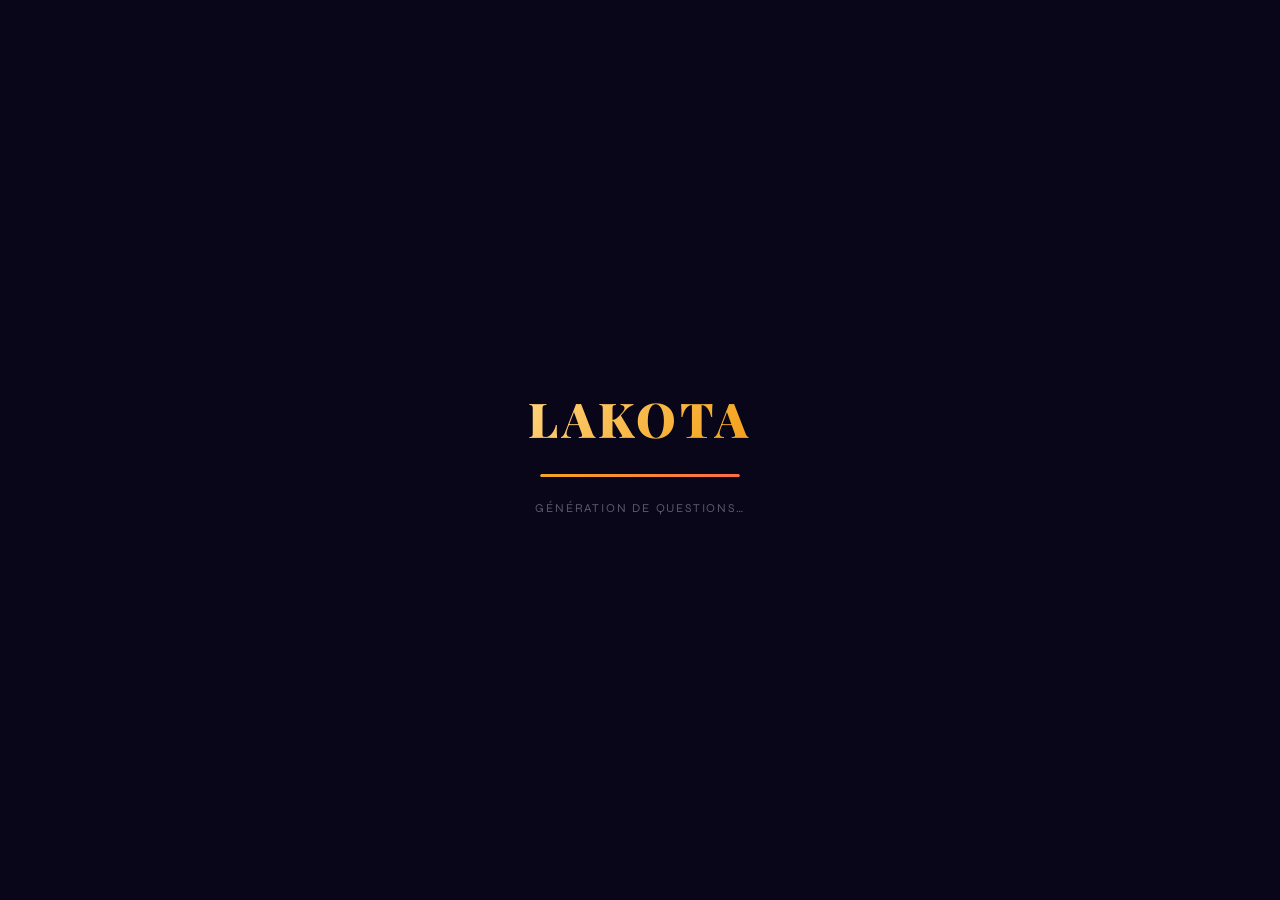
==== commit 52c86913: "changer" ====
--- a/index.html
+++ b/index.html
@@ -4,6 +4,8 @@
 <meta charset="UTF-8">
 <meta name="viewport" content="width=device-width, initial-scale=1.0, maximum-scale=1.0, user-scalable=no">
 <title>LAKOTA — Culture Générale</title>
+<meta name="apple-mobile-web-app-capable" content="yes">
+<meta name="apple-mobile-web-app-title" content="LAKOTA">
 <link rel="preconnect" href="https://fonts.googleapis.com">
 <link rel="preconnect" href="https://fonts.gstatic.com" crossorigin>
 <link href="https://fonts.googleapis.com/css2?family=Playfair+Display:wght@700;800;900&family=Syne:wght@400;500;600;700;800&display=swap" rel="stylesheet">
@@ -15,20 +17,15 @@
   --violet:#7C4DFF;--violet-l:#B39DFF;--violet-d:#4A2DB8;
   --emerald:#00C896;--emerald-l:#6EFFD5;--emerald-d:#007A5E;
   --rose:#FF4D8D;--rose-l:#FF9DC1;
-  --bg:#080618;--bg2:#110828;--bg3:#180E35;
-  --glass:rgba(255,255,255,0.06);
-  --glass-h:rgba(255,255,255,0.1);
-  --gb:rgba(255,255,255,0.1);
-  --gb-h:rgba(255,255,255,0.22);
+  --bg:#080618;--bg2:#110828;
+  --glass:rgba(255,255,255,0.06);--glass-h:rgba(255,255,255,0.1);
+  --gb:rgba(255,255,255,0.1);--gb-h:rgba(255,255,255,0.22);
   --txt:#F8F4FF;--txt2:rgba(248,244,255,0.65);--txt3:rgba(248,244,255,0.35);
-  --sg:rgba(244,166,35,0.35);--sc:rgba(255,107,74,0.35);
-  --sv:rgba(124,77,255,0.35);--se:rgba(0,200,150,0.35);
+  --sg:rgba(244,166,35,0.35);--sc:rgba(255,107,74,0.35);--sv:rgba(124,77,255,0.35);
   --r-sm:10px;--r-md:14px;--r-lg:20px;--r-xl:28px;--r-full:999px;
-  --font-d:'Playfair Display',serif;
-  --font-b:'Syne',sans-serif;
+  --font-d:'Playfair Display',serif;--font-b:'Syne',sans-serif;
   --tr:0.22s cubic-bezier(0.4,0,0.2,1);
-  --safe-top:env(safe-area-inset-top,0px);
-  --safe-bot:env(safe-area-inset-bottom,0px);
+  --safe-top:env(safe-area-inset-top,0px);--safe-bot:env(safe-area-inset-bottom,0px);
 }
 html{font-size:16px;scroll-behavior:smooth}
 body{font-family:var(--font-b);background:var(--bg);color:var(--txt);min-height:100vh;overflow-x:hidden;-webkit-font-smoothing:antialiased;overscroll-behavior:none}
@@ -61,11 +58,9 @@
 @keyframes orbFloat2{0%,100%{transform:translate(0,0) scale(1)}50%{transform:translate(-4%,-3%) scale(0.95)}}
 @keyframes orbFloat3{0%,100%{transform:translate(0,0)}50%{transform:translate(-5%,4%)}}
 
-/* ANIMATIONS */
 @keyframes fadeUp{from{opacity:0;transform:translateY(24px)}to{opacity:1;transform:translateY(0)}}
 @keyframes fadeIn{from{opacity:0}to{opacity:1}}
 @keyframes scaleIn{from{opacity:0;transform:scale(0.9)}to{opacity:1;transform:scale(1)}}
-@keyframes slideDown{from{opacity:0;transform:translateY(-16px)}to{opacity:1;transform:translateY(0)}}
 @keyframes pulse{0%,100%{box-shadow:0 0 0 0 rgba(244,166,35,0.5)}70%{box-shadow:0 0 0 10px rgba(244,166,35,0)}}
 @keyframes spin{from{transform:rotate(0deg)}to{transform:rotate(360deg)}}
 @keyframes shimmer{from{background-position:-200% center}to{background-position:200% center}}
@@ -79,21 +74,17 @@
 @keyframes winRays{0%{opacity:0;transform:scale(0.5) rotate(0deg)}50%{opacity:1}100%{opacity:0;transform:scale(2) rotate(180deg)}}
 @keyframes scoreCount{from{transform:scale(1.4);color:var(--gold)}to{transform:scale(1);color:inherit}}
 @keyframes badgeUnlock{0%{transform:scale(0) rotate(-20deg)}60%{transform:scale(1.2) rotate(5deg)}100%{transform:scale(1) rotate(0deg)}}
-@keyframes progressFill{from{width:0}to{width:var(--prog)}}
-
-/* GLASS */
+
 .glass{background:var(--glass);backdrop-filter:blur(20px);-webkit-backdrop-filter:blur(20px);border:1px solid var(--gb);border-radius:var(--r-lg)}
-
-/* SCREENS */
 .screen{display:none;position:relative;z-index:1;min-height:100dvh;padding:0}
 .screen.active{display:flex;flex-direction:column}
 #gameScreen.active{display:block}
-
-/* ===== AUTH ===== */
+.eyebrow{font-size:0.65rem;text-transform:uppercase;letter-spacing:0.2em;color:var(--txt3);font-weight:600;margin-bottom:0.3rem}
+
+/* AUTH */
 #authScreen{padding:calc(var(--safe-top) + 1.5rem) 1rem 1.5rem;align-items:center;justify-content:center}
 .auth-wrap{width:100%;max-width:420px;animation:fadeUp 0.6s ease both}
 .auth-hero{text-align:center;padding:1.5rem 1rem 1.25rem;margin-bottom:0.5rem}
-.auth-hero .eyebrow{font-size:0.65rem;text-transform:uppercase;letter-spacing:0.2em;color:var(--txt3);margin-bottom:0.4rem}
 .brand-title{font-family:var(--font-d);font-weight:900;letter-spacing:0.06em;background:linear-gradient(135deg,var(--gold-l) 0%,var(--gold) 35%,var(--coral) 70%,var(--violet-l) 100%);-webkit-background-clip:text;-webkit-text-fill-color:transparent;background-clip:text;background-size:200% auto;animation:shimmer 4s linear infinite;line-height:1}
 .auth-hero .brand-title{font-size:clamp(2.5rem,12vw,4rem)}
 .hero-sub{font-size:0.85rem;color:var(--txt2);margin:0.4rem 0 0.6rem;font-style:italic}
@@ -105,38 +96,32 @@
 .auth-tab.active{background:linear-gradient(135deg,var(--gold-d),var(--gold));color:#080618;font-weight:800}
 .auth-form{display:flex;flex-direction:column;gap:0.9rem}
 .auth-form.hidden-panel{display:none}
-.auth-form .panel-title{font-family:var(--font-d);font-size:1.3rem;font-weight:800;margin-bottom:0.1rem}
 .field{display:flex;flex-direction:column;gap:0.35rem}
 .field span{font-size:0.72rem;font-weight:700;color:var(--txt3);text-transform:uppercase;letter-spacing:0.1em}
 .field input{padding:0.85rem 1rem;border-radius:var(--r-md);background:rgba(255,255,255,0.06);border:1px solid var(--gb);color:var(--txt);font-size:1rem;transition:all var(--tr);min-height:44px}
 .field input:focus{border-color:rgba(244,166,35,0.6);background:rgba(255,255,255,0.09);box-shadow:0 0 0 3px rgba(244,166,35,0.15)}
-.status-message{font-size:0.82rem;min-height:1.1rem;text-align:center;margin-top:0.5rem;transition:all var(--tr)}
-.status-message.error{color:var(--coral)}
-.status-message.success{color:var(--emerald)}
+.status-message{font-size:0.82rem;min-height:1.1rem;text-align:center;margin-top:0.5rem}
+.status-message.error{color:var(--coral)}.status-message.success{color:var(--emerald)}
 
 /* BUTTONS */
 .btn{display:inline-flex;align-items:center;justify-content:center;padding:0.85rem 1.5rem;border-radius:var(--r-md);font-weight:700;font-size:0.9rem;transition:all var(--tr);letter-spacing:0.03em;position:relative;overflow:hidden;min-height:44px;min-width:44px}
 .btn::after{content:'';position:absolute;inset:0;opacity:0;transition:opacity var(--tr);background:rgba(255,255,255,0.12)}
-.btn:hover::after{opacity:1}
-.btn:active{transform:scale(0.96)}
-.btn-primary{background:linear-gradient(135deg,var(--gold-d),var(--gold),var(--coral));color:#080618;font-weight:800;box-shadow:0 4px 20px var(--sg),0 2px 8px rgba(0,0,0,0.3)}
+.btn:hover::after{opacity:1}.btn:active{transform:scale(0.96)}
+.btn-primary{background:linear-gradient(135deg,var(--gold-d),var(--gold),var(--coral));color:#080618;font-weight:800;box-shadow:0 4px 20px var(--sg)}
 .btn-primary:hover{transform:translateY(-2px);box-shadow:0 8px 28px var(--sg)}
 .btn-secondary{background:var(--glass);border:1px solid var(--gb);color:var(--txt2)}
 .btn-secondary:hover{background:var(--glass-h);border-color:var(--gb-h);color:var(--txt)}
 .btn-small{padding:0.5rem 1rem;font-size:0.78rem;border-radius:var(--r-sm);min-height:36px}
 .btn-danger{background:linear-gradient(135deg,#5a0000,#A01028);color:#fff;border:1px solid rgba(160,16,40,0.5);box-shadow:0 4px 20px rgba(160,16,40,0.35)}
-.btn-danger:hover{transform:translateY(-1px);box-shadow:0 6px 28px rgba(160,16,40,0.5)}
 .pulse-soft{animation:pulse 2.5s ease-in-out infinite}
-.eyebrow{font-size:0.65rem;text-transform:uppercase;letter-spacing:0.2em;color:var(--txt3);font-weight:600;margin-bottom:0.3rem}
-
-/* ===== HOME ===== */
+
+/* HOME */
 #homeScreen{padding:calc(var(--safe-top) + 1rem) 1rem calc(var(--safe-bot) + 1rem);align-items:center;justify-content:center}
 .home-wrap{width:100%;max-width:480px;display:flex;flex-direction:column;gap:1rem;animation:fadeUp 0.5s ease both}
 .home-topbar{display:flex;align-items:center;justify-content:space-between;padding:0.75rem 1rem}
-.player-btn{display:flex;align-items:center;gap:0.6rem;background:none;border:none;cursor:pointer;min-height:44px}
-.player-avatar{width:38px;height:38px;border-radius:50%;background:linear-gradient(135deg,var(--violet),var(--coral));display:flex;align-items:center;justify-content:center;font-weight:700;font-size:0.85rem;color:#fff;flex-shrink:0;overflow:hidden;position:relative}
+.player-btn{display:flex;align-items:center;gap:0.6rem;cursor:pointer;min-height:44px}
+.player-avatar{width:38px;height:38px;border-radius:50%;background:linear-gradient(135deg,var(--violet),var(--coral));display:flex;align-items:center;justify-content:center;font-weight:700;font-size:0.85rem;color:#fff;flex-shrink:0;overflow:hidden}
 .player-avatar img{width:100%;height:100%;object-fit:cover;border-radius:50%}
-.player-name-wrap{text-align:left}
 .player-name-wrap strong{display:block;font-size:0.88rem;font-weight:700}
 .player-name-wrap small{font-size:0.68rem;color:var(--txt3)}
 .home-hero{text-align:center;padding:1rem 0.5rem 0.5rem}
@@ -148,15 +133,24 @@
 .stat-card .value{font-size:1.15rem;font-weight:700;background:linear-gradient(90deg,var(--gold),var(--coral));-webkit-background-clip:text;-webkit-text-fill-color:transparent;background-clip:text}
 .difficulty-block{padding:1rem}
 .diff-label{font-size:0.65rem;text-transform:uppercase;letter-spacing:0.15em;color:var(--txt3);font-weight:600;margin-bottom:0.6rem}
-.diff-note{font-size:0.72rem;color:var(--txt3);line-height:1.5;margin-top:0.5rem}
 .difficulty-selector{display:flex;gap:0.35rem;background:rgba(0,0,0,0.3);padding:0.25rem;border-radius:var(--r-md);margin-bottom:0.4rem}
 .difficulty-btn{flex:1;padding:0.55rem 0.5rem;border-radius:calc(var(--r-md) - 2px);font-weight:700;font-size:0.8rem;color:var(--txt3);transition:all var(--tr);background:none;min-height:40px}
 .difficulty-btn.active{background:linear-gradient(135deg,var(--violet-d),var(--violet));color:#fff;box-shadow:0 4px 14px var(--sv)}
+.diff-note{font-size:0.72rem;color:var(--txt3);line-height:1.5;margin-top:0.5rem}
 .cta-block{display:flex;flex-direction:column;gap:0.6rem;padding:0 0.25rem}
 .cta-block .btn{width:100%;padding:1rem}
 .cta-row{display:grid;grid-template-columns:1fr 1fr;gap:0.6rem}
 
-/* ===== MODE SELECTOR ===== */
+/* CATEGORY SELECTOR */
+.cat-selector-wrap{padding:0.75rem;display:flex;flex-direction:column;gap:0.5rem}
+.cat-selector-title{font-size:0.65rem;text-transform:uppercase;letter-spacing:0.15em;color:var(--txt3);font-weight:600}
+.cat-pills{display:flex;gap:0.35rem;flex-wrap:wrap}
+.cat-pill{padding:0.3rem 0.7rem;border-radius:var(--r-full);font-size:0.68rem;font-weight:700;border:1px solid var(--gb);color:var(--txt3);background:rgba(255,255,255,0.04);cursor:pointer;transition:all var(--tr)}
+.cat-pill.active{background:rgba(244,166,35,0.2);border-color:rgba(244,166,35,0.5);color:var(--gold)}
+.cat-pill.ci{background:rgba(255,107,74,0.12);border-color:rgba(255,107,74,0.35);color:var(--coral-l)}
+.cat-pill.ci.active{background:rgba(255,107,74,0.25);border-color:var(--coral)}
+
+/* MODE SELECTOR */
 #modeSelectorScreen{padding:calc(var(--safe-top) + 0.75rem) 0.75rem calc(var(--safe-bot) + 1rem);overflow-y:auto}
 .mode-header{display:flex;align-items:center;justify-content:space-between;margin-bottom:0.75rem;padding:0 0.25rem}
 .mode-header h2{font-family:var(--font-d);font-size:clamp(1.5rem,6vw,2.2rem);font-weight:800}
@@ -169,16 +163,14 @@
 .mode-card:active{transform:scale(0.98)}
 .mode-card-row{display:flex;align-items:flex-start;gap:0.75rem;margin-bottom:0.6rem}
 .mode-icon{width:44px;height:44px;border-radius:14px;display:flex;align-items:center;justify-content:center;font-size:1.3rem;flex-shrink:0}
-.mode-info{flex:1;min-width:0}
 .mode-info h3{font-family:var(--font-d);font-size:1rem;font-weight:800;margin-bottom:0.15rem}
 .mode-tags{display:flex;gap:0.3rem;flex-wrap:wrap}
 .mode-tag{padding:0.15rem 0.5rem;border-radius:4px;font-size:0.6rem;font-weight:800;text-transform:uppercase;letter-spacing:0.08em}
 .mode-desc{font-size:0.78rem;color:var(--txt2);line-height:1.45;margin-bottom:0.4rem}
 .mode-hook{font-size:0.74rem;font-weight:700;color:var(--gold);margin-bottom:0.5rem}
 .mode-play-btn{display:flex;align-items:center;justify-content:center;gap:0.4rem;padding:0.6rem 1.2rem;border-radius:var(--r-md);font-size:0.78rem;font-weight:800;background:rgba(255,255,255,0.12);border:1px solid rgba(255,255,255,0.2);color:var(--txt);transition:all var(--tr);min-height:40px}
-.mode-play-btn:active{transform:scale(0.97)}
-
-/* ===== TRANSITION ===== */
+
+/* TRANSITION */
 #transitionScreen{align-items:center;justify-content:center}
 .transition-box{padding:3rem 2rem;text-align:center;max-width:300px;width:90%;animation:scaleIn 0.4s ease both}
 .transition-ring{width:90px;height:90px;border-radius:50%;border:3px solid var(--gb);border-top-color:var(--gold);border-right-color:var(--coral);animation:spin 1s linear infinite;margin:0 auto 1.5rem;display:flex;align-items:center;justify-content:center}
@@ -186,7 +178,7 @@
 .transition-text{font-family:var(--font-d);font-size:1.5rem;font-weight:700;margin-bottom:0.3rem}
 .transition-sub{color:var(--txt3);font-size:0.82rem}
 
-/* ===== GAME SCREEN ===== */
+/* GAME */
 .game-shell{max-width:500px;margin:0 auto;padding:calc(var(--safe-top) + 0.5rem) 0.65rem calc(var(--safe-bot) + 0.65rem);display:flex;flex-direction:column;gap:0.6rem;min-height:100dvh}
 .game-header{display:grid;grid-template-columns:1fr 1fr;gap:0.5rem}
 .brand-card{padding:0.65rem 0.85rem;display:flex;align-items:center;gap:0.55rem;grid-column:1/-1}
@@ -198,17 +190,16 @@
 .stat-label{font-size:0.58rem;text-transform:uppercase;letter-spacing:0.12em;color:var(--txt3);font-weight:600}
 .stat-value{font-size:0.95rem;font-weight:700;line-height:1.1}
 .token-card .stat-value{background:linear-gradient(90deg,var(--gold),var(--gold-l));-webkit-background-clip:text;-webkit-text-fill-color:transparent;background-clip:text}
-.score-card .stat-value{background:linear-gradient(90deg,var(--emerald),var(--emerald-l));-webkit-background-clip:text;-webkit-text-fill-color:transparent;background-clip:text;transition:transform 0.3s ease}
+.score-card .stat-value{background:linear-gradient(90deg,var(--emerald),var(--emerald-l));-webkit-background-clip:text;-webkit-text-fill-color:transparent;background-clip:text}
 .score-card .stat-value.bump{animation:scoreCount 0.4s ease}
 
-/* TIMER */
 .timer-card{padding:0.6rem 0.85rem;display:flex;align-items:center;gap:0.75rem;grid-column:1/-1}
 .timer-left{flex:1}
 .timer-row{display:flex;align-items:center;gap:0.4rem;margin-bottom:0.25rem}
 .timer-digital{font-family:var(--font-d);font-size:1.4rem;font-weight:700;transition:color 0.5s ease}
 .timer-digital.danger{color:var(--coral);animation:blink 0.5s ease-in-out infinite}
 .timer-track{height:3px;background:rgba(255,255,255,0.1);border-radius:999px;overflow:hidden}
-.timer-bar{height:100%;width:100%;border-radius:999px;background:linear-gradient(90deg,var(--emerald),var(--gold),var(--coral));transition:width 1s linear,background 0.5s ease}
+.timer-bar{height:100%;width:100%;border-radius:999px;background:linear-gradient(90deg,var(--emerald),var(--gold),var(--coral));transition:width 1s linear}
 .timer-bar.danger{background:var(--coral)}
 .timer-ring{position:relative;width:46px;height:46px;flex-shrink:0}
 .timer-ring-svg{width:46px;height:46px;transform:rotate(-90deg)}
@@ -216,25 +207,24 @@
 .ring-prog{fill:none;stroke:url(#rg);stroke-width:4;stroke-dasharray:119;stroke-linecap:round;transition:stroke-dashoffset 1s linear}
 .timer-num{position:absolute;inset:0;display:flex;align-items:center;justify-content:center;font-size:0.78rem;font-weight:700}
 
-/* MODE BADGE */
 .mode-badge-bar{padding:0.5rem 0.85rem;display:flex;align-items:center;gap:0.75rem}
 .mode-badge-pill{padding:0.2rem 0.75rem;border-radius:var(--r-full);font-size:0.65rem;font-weight:800;text-transform:uppercase;letter-spacing:0.1em}
 
-/* META ROW */
+.cat-badge{padding:0.2rem 0.6rem;border-radius:var(--r-full);font-size:0.6rem;font-weight:800;background:rgba(255,107,74,0.2);border:1px solid rgba(255,107,74,0.4);color:var(--coral-l)}
+
 .meta-row{display:grid;grid-template-columns:repeat(3,1fr);gap:0.5rem}
 .meta-card{padding:0.55rem 0.65rem;text-align:center}
 .meta-label{font-size:0.55rem;text-transform:uppercase;letter-spacing:0.1em;color:var(--txt3);font-weight:600}
 .meta-value{font-size:0.82rem;font-weight:700;margin-top:0.1rem}
 
-/* QUESTION CARD */
 .question-card{padding:1.25rem 1.1rem;text-align:center;position:relative;overflow:hidden;min-height:100px}
 .question-card::before{content:'';position:absolute;top:0;left:50%;transform:translateX(-50%);width:60%;height:1px;background:linear-gradient(90deg,transparent,rgba(244,166,35,0.5),transparent)}
 .question-badge{font-size:0.6rem;text-transform:uppercase;letter-spacing:0.2em;color:var(--gold);font-weight:700;margin-bottom:0.6rem}
-.question-text{font-family:var(--font-d);font-size:clamp(1rem,4.5vw,1.35rem);font-weight:700;line-height:1.35;color:var(--txt)}
-.question-hint{font-size:0.75rem;color:var(--txt3);margin-top:0.6rem;font-style:italic}
+.question-text{font-family:var(--font-d);font-size:clamp(0.95rem,4.5vw,1.3rem);font-weight:700;line-height:1.35;color:var(--txt)}
+.question-meta{display:flex;gap:0.4rem;justify-content:center;align-items:center;margin-top:0.5rem;flex-wrap:wrap}
+.question-cat-tag{font-size:0.6rem;padding:0.15rem 0.5rem;border-radius:var(--r-full);font-weight:700;text-transform:uppercase;letter-spacing:0.08em}
 #modeSpecialUI{margin-top:0.5rem}
 
-/* ANSWERS */
 .answers-grid{display:flex;flex-direction:column;gap:0.55rem}
 .answer-btn{padding:0.85rem 1rem;text-align:left;display:flex;align-items:center;gap:0.75rem;transition:all var(--tr);position:relative;overflow:hidden;background:rgba(255,255,255,0.05);border:1px solid rgba(255,255,255,0.09);border-radius:var(--r-md);color:var(--txt);min-height:54px;width:100%}
 .answer-btn::before{content:'';position:absolute;inset:0;opacity:0;transition:opacity var(--tr);border-radius:inherit}
@@ -242,7 +232,6 @@
 .answer-btn.correct{border-color:var(--emerald)!important;background:rgba(0,200,150,0.15)!important;animation:correctGlow 0.6s ease}
 .answer-btn.wrong{border-color:var(--coral)!important;background:rgba(255,107,74,0.15)!important;animation:shake 0.4s ease,wrongGlow 0.6s ease}
 .answer-btn.eliminated{opacity:0.25;pointer-events:none}
-.answer-btn.ghost-mode{animation:ghost-fade 1.5s ease forwards}
 .answer-blue::before{background:linear-gradient(135deg,rgba(124,77,255,0.2),rgba(124,77,255,0.04))}
 .answer-orange::before{background:linear-gradient(135deg,rgba(255,107,74,0.2),rgba(255,107,74,0.04))}
 .answer-green::before{background:linear-gradient(135deg,rgba(0,200,150,0.2),rgba(0,200,150,0.04))}
@@ -252,23 +241,20 @@
 .answer-green:hover{border-color:rgba(0,200,150,0.5)!important}
 .answer-violet:hover{border-color:rgba(244,166,35,0.5)!important}
 .answer-btn:hover::before{opacity:1}
-.answer-letter{width:34px;height:34px;border-radius:10px;flex-shrink:0;display:flex;align-items:center;justify-content:center;font-weight:800;font-size:0.82rem;transition:all var(--tr)}
+.answer-letter{width:34px;height:34px;border-radius:10px;flex-shrink:0;display:flex;align-items:center;justify-content:center;font-weight:800;font-size:0.82rem}
 .answer-blue .answer-letter{background:linear-gradient(135deg,#7C4DFF,#B39DFF);color:#fff;box-shadow:0 4px 12px rgba(124,77,255,0.4)}
 .answer-orange .answer-letter{background:linear-gradient(135deg,#FF6B4A,#FF9580);color:#fff;box-shadow:0 4px 12px rgba(255,107,74,0.4)}
 .answer-green .answer-letter{background:linear-gradient(135deg,#00C896,#6EFFD5);color:#080618;box-shadow:0 4px 12px rgba(0,200,150,0.4)}
 .answer-violet .answer-letter{background:linear-gradient(135deg,#F4A623,#FFD580);color:#080618;box-shadow:0 4px 12px rgba(244,166,35,0.4)}
 .answer-label{font-size:0.88rem;font-weight:500;line-height:1.2;flex:1}
-
-/* RIPPLE */
 .ripple-el{position:absolute;border-radius:50%;background:rgba(255,255,255,0.25);pointer-events:none;animation:ripple 0.6s ease forwards}
 
-/* LIFELINES */
 .lifelines-bar{padding:0.7rem 0.65rem;display:flex;flex-direction:column;gap:0.4rem}
 .lifelines-head{font-size:0.6rem;text-transform:uppercase;letter-spacing:0.15em;color:var(--txt3);font-weight:600}
 .lifelines-grid{display:grid;grid-template-columns:1fr 1fr;gap:0.5rem}
 .lifeline-btn{padding:0.6rem 0.75rem;border-radius:var(--r-md);display:flex;align-items:center;gap:0.5rem;transition:all var(--tr);border:1px solid;min-height:46px;position:relative;overflow:hidden}
 .lifeline-btn:active{transform:scale(0.96)}
-.lifeline-btn:disabled,.lifeline-btn.used{opacity:0.35;pointer-events:none;filter:grayscale(0.8)}
+.lifeline-btn.used{opacity:0.35;pointer-events:none;filter:grayscale(0.8)}
 .lifeline-btn.used::after{content:'UTILISÉ';position:absolute;inset:0;display:flex;align-items:center;justify-content:center;font-size:0.55rem;font-weight:800;letter-spacing:0.15em;background:rgba(8,6,24,0.6);color:var(--txt3)}
 .lifeline-icon{width:28px;height:28px;border-radius:8px;display:flex;align-items:center;justify-content:center;font-weight:800;font-size:0.78rem;flex-shrink:0}
 .lifeline-copy strong{display:block;font-size:0.75rem;font-weight:700;line-height:1}
@@ -282,7 +268,6 @@
 .lifeline-gold{background:rgba(244,166,35,0.1);border-color:rgba(244,166,35,0.25);color:var(--gold-l)}
 .lifeline-gold .lifeline-icon{background:linear-gradient(135deg,#F4A623,#FFD580);color:#080618}
 
-/* GAINS PANEL */
 .gains-panel{padding:0.75rem;display:flex;flex-direction:column;gap:0.3rem}
 .gains-title{font-size:0.6rem;text-transform:uppercase;letter-spacing:0.15em;color:var(--txt3);font-weight:600;margin-bottom:0.2rem;padding:0 0.1rem}
 .gains-scroll{display:flex;flex-direction:column;gap:0.25rem;max-height:200px;overflow-y:auto;-ms-overflow-style:none;scrollbar-width:none}
@@ -296,22 +281,19 @@
 .gain-item.passed .gain-dot{background:var(--emerald)}
 .gain-item.future .gain-dot{background:rgba(255,255,255,0.15)}
 
-/* BOTTOM BAR */
 .bottom-bar{padding:0.6rem;display:grid;grid-template-columns:1fr 1.2fr 1fr;gap:0.4rem}
 .bottom-action{padding:0.65rem 0.5rem;border-radius:var(--r-md);font-weight:700;font-size:0.72rem;letter-spacing:0.04em;text-transform:uppercase;transition:all var(--tr);border:1px solid;min-height:44px;text-align:center}
 .bottom-home{background:rgba(255,255,255,0.05);border-color:rgba(255,255,255,0.1);color:var(--txt2)}
 .bottom-abandon{background:linear-gradient(135deg,#5a0000,#A01028);border-color:rgba(160,16,40,0.5);color:#fff;box-shadow:0 4px 16px rgba(160,16,40,0.3)}
 .bottom-logout{background:rgba(255,255,255,0.05);border-color:rgba(255,255,255,0.1);color:var(--txt2)}
 
-/* RESULT SCREEN */
+/* RESULT / END */
 #resultScreen{align-items:center;justify-content:center}
-.result-panel{padding:2.5rem 2rem;text-align:center;max-width:340px;width:90%;animation:scaleIn 0.4s ease both;position:relative;overflow:hidden}
+.result-panel{padding:2.5rem 2rem;text-align:center;max-width:340px;width:90%;animation:scaleIn 0.4s ease both}
 .result-tag{font-size:0.62rem;text-transform:uppercase;letter-spacing:0.2em;color:var(--txt3);margin-bottom:0.75rem}
 .result-panel h2{font-family:var(--font-d);font-size:1.9rem;font-weight:800;margin-bottom:0.5rem}
 .result-panel p{color:var(--txt2);font-size:0.88rem}
 .result-icon{font-size:3rem;margin-bottom:0.5rem;display:block;animation:float 2s ease-in-out infinite}
-
-/* END SCREEN */
 #endScreen{align-items:center;justify-content:center;padding:1rem}
 .end-panel{padding:2.5rem 1.5rem;text-align:center;max-width:380px;width:100%;animation:scaleIn 0.4s ease both}
 .victory-orb{width:80px;height:80px;border-radius:50%;margin:0 auto 1.5rem;background:linear-gradient(135deg,var(--gold-d),var(--gold),var(--coral));box-shadow:0 0 50px var(--sg),0 0 100px rgba(255,107,74,0.15);animation:float 3s ease-in-out infinite}
@@ -332,32 +314,28 @@
 .lb-header h2{font-family:var(--font-d);font-size:1.8rem;font-weight:800}
 .lb-sub{font-size:0.75rem;color:var(--txt3);margin-top:0.2rem}
 .lb-list{display:flex;flex-direction:column;gap:0.55rem}
-.lb-item{display:grid;grid-template-columns:44px 1fr auto;gap:0.75rem;align-items:center;padding:0.85rem 1rem;background:rgba(255,255,255,0.04);border:1px solid rgba(255,255,255,0.09);border-radius:var(--r-md);transition:transform var(--tr),background var(--tr);animation:fadeUp 0.4s ease both}
+.lb-item{display:grid;grid-template-columns:44px 1fr auto;gap:0.75rem;align-items:center;padding:0.85rem 1rem;background:rgba(255,255,255,0.04);border:1px solid rgba(255,255,255,0.09);border-radius:var(--r-md);animation:fadeUp 0.4s ease both}
 .lb-item.top-1{border-color:rgba(244,166,35,0.45);background:rgba(244,166,35,0.08)}
 .lb-rank{font-family:var(--font-d);font-size:1rem;font-weight:800;text-align:center}
 .lb-name{font-weight:700;font-size:0.88rem}
 .lb-meta{color:var(--txt3);font-size:0.72rem;margin-top:0.1rem}
 .lb-score{font-weight:800;color:var(--gold);font-size:0.88rem;text-align:right}
 
-/* ===== PROFILE SCREEN ===== */
+/* PROFILE */
 #profileScreen{padding:calc(var(--safe-top)+0.75rem) 0.75rem calc(var(--safe-bot)+1rem);overflow-y:auto}
 .profile-wrap{max-width:480px;margin:0 auto;animation:fadeUp 0.4s ease both;display:flex;flex-direction:column;gap:1rem}
-.profile-header{display:flex;align-items:center;justify-content:space-between;padding:0 0.25rem;margin-bottom:0.25rem}
+.profile-header{display:flex;align-items:center;justify-content:space-between;padding:0 0.25rem;margin-bottom:0.25rem;flex-wrap:wrap;gap:0.5rem}
 .profile-header h2{font-family:var(--font-d);font-size:1.8rem;font-weight:800}
-
-/* Avatar section */
 .profile-avatar-section{padding:1.5rem 1rem;display:flex;flex-direction:column;align-items:center;gap:0.75rem}
-.profile-avatar-big{width:88px;height:88px;border-radius:50%;background:linear-gradient(135deg,var(--violet),var(--coral));display:flex;align-items:center;justify-content:center;font-family:var(--font-d);font-weight:900;font-size:2rem;color:#fff;position:relative;cursor:pointer;overflow:hidden;box-shadow:0 0 0 3px rgba(244,166,35,0.4),0 8px 32px rgba(0,0,0,0.4);flex-shrink:0}
+.profile-avatar-big{width:88px;height:88px;border-radius:50%;background:linear-gradient(135deg,var(--violet),var(--coral));display:flex;align-items:center;justify-content:center;font-family:var(--font-d);font-weight:900;font-size:2rem;color:#fff;position:relative;cursor:pointer;overflow:hidden;box-shadow:0 0 0 3px rgba(244,166,35,0.4),0 8px 32px rgba(0,0,0,0.4)}
 .profile-avatar-big img{width:100%;height:100%;object-fit:cover;border-radius:50%}
 .avatar-edit-overlay{position:absolute;inset:0;background:rgba(0,0,0,0.55);display:flex;flex-direction:column;align-items:center;justify-content:center;opacity:0;transition:opacity var(--tr);border-radius:50%;font-size:1.2rem;gap:0.1rem}
-.profile-avatar-big:hover .avatar-edit-overlay,.profile-avatar-big:focus .avatar-edit-overlay{opacity:1}
-.avatar-edit-overlay span{font-size:0.55rem;font-weight:700;letter-spacing:0.1em;text-transform:uppercase;color:#fff}
+.profile-avatar-big:hover .avatar-edit-overlay{opacity:1}
+.avatar-edit-overlay small{font-size:0.55rem;font-weight:700;letter-spacing:0.1em;text-transform:uppercase;color:#fff}
 .profile-name-edit{display:flex;gap:0.5rem;align-items:center;width:100%}
 .profile-name-input{flex:1;padding:0.65rem 1rem;border-radius:var(--r-md);background:rgba(255,255,255,0.07);border:1px solid rgba(255,255,255,0.15);color:var(--txt);font-size:1rem;font-weight:700;text-align:center}
 .profile-name-input:focus{border-color:rgba(244,166,35,0.5);outline:none}
-.profile-save-btn{padding:0.65rem 1.2rem;border-radius:var(--r-md);background:linear-gradient(135deg,var(--gold-d),var(--gold));color:#080618;font-weight:800;font-size:0.82rem;flex-shrink:0}
-
-/* Profile stats */
+.profile-save-btn{padding:0.65rem 1.2rem;border-radius:var(--r-md);background:linear-gradient(135deg,var(--gold-d),var(--gold));color:#080618;font-weight:800;font-size:0.82rem}
 .profile-stats-grid{display:grid;grid-template-columns:1fr 1fr;gap:0.6rem;padding:0 0.1rem}
 .pstat-card{padding:0.85rem 1rem;background:rgba(255,255,255,0.05);border:1px solid rgba(255,255,255,0.1);border-radius:var(--r-md);display:flex;flex-direction:column;gap:0.25rem}
 .pstat-label{font-size:0.6rem;text-transform:uppercase;letter-spacing:0.1em;color:var(--txt3);font-weight:600}
@@ -366,16 +344,12 @@
 .pstat-value.emerald{background:linear-gradient(90deg,var(--emerald),var(--emerald-l));-webkit-background-clip:text;-webkit-text-fill-color:transparent;background-clip:text}
 .pstat-value.violet{background:linear-gradient(90deg,var(--violet-l),var(--violet));-webkit-background-clip:text;-webkit-text-fill-color:transparent;background-clip:text}
 .pstat-value.coral{background:linear-gradient(90deg,var(--coral),var(--coral-l));-webkit-background-clip:text;-webkit-text-fill-color:transparent;background-clip:text}
-
-/* Level bar */
 .level-bar-wrap{padding:1rem;display:flex;flex-direction:column;gap:0.5rem}
 .level-bar-top{display:flex;justify-content:space-between;align-items:flex-end}
 .level-name{font-weight:800;font-size:0.95rem}
 .level-next{font-size:0.7rem;color:var(--txt3)}
 .level-track{height:6px;background:rgba(255,255,255,0.1);border-radius:999px;overflow:hidden}
 .level-fill{height:100%;border-radius:999px;background:linear-gradient(90deg,var(--violet),var(--gold),var(--coral));transition:width 1s ease}
-
-/* BADGES SECTION */
 .badges-section{padding:0.25rem 0.1rem}
 .badges-section-title{font-family:var(--font-d);font-size:1.1rem;font-weight:800;margin-bottom:0.75rem;padding:0 0.25rem;display:flex;align-items:center;justify-content:space-between}
 .badges-unlocked-count{font-size:0.72rem;font-weight:600;color:var(--txt3);font-family:var(--font-b)}
@@ -391,15 +365,15 @@
 .badge-prog-fill{height:100%;border-radius:999px;transition:width 1s ease}
 .badge-prog-label{font-size:0.58rem;color:var(--txt3)}
 
-/* Avatar options popup */
+/* AVATAR PICKER */
 .avatar-options{display:flex;flex-wrap:wrap;gap:0.5rem;justify-content:center;padding:0.5rem 0}
 .avatar-option{width:52px;height:52px;border-radius:50%;display:flex;align-items:center;justify-content:center;font-size:1.3rem;border:2px solid var(--gb);cursor:pointer;transition:all var(--tr)}
 .avatar-option:hover,.avatar-option.selected{border-color:var(--gold);transform:scale(1.1);box-shadow:0 0 12px var(--sg)}
 
 /* TOASTS */
-.toast-stack{position:fixed;bottom:calc(var(--safe-bot) + 1rem);right:0.75rem;left:0.75rem;z-index:9999;display:flex;flex-direction:column-reverse;gap:0.5rem;pointer-events:none;max-width:420px;margin:0 auto}
+.toast-stack{position:fixed;bottom:calc(var(--safe-bot)+1rem);right:0.75rem;left:0.75rem;z-index:9999;display:flex;flex-direction:column-reverse;gap:0.5rem;pointer-events:none;max-width:420px;margin:0 auto}
 .toast{background:rgba(12,6,32,0.95);backdrop-filter:blur(16px);border:1px solid var(--gb);border-radius:var(--r-md);padding:0.75rem 1.1rem;font-size:0.82rem;font-weight:500;color:var(--txt);animation:fadeUp 0.3s ease both;box-shadow:0 8px 24px rgba(0,0,0,0.4);pointer-events:auto}
-.toast.toast-gold{border-color:rgba(244,166,35,0.5);box-shadow:0 4px 16px var(--sg)}
+.toast.toast-gold{border-color:rgba(244,166,35,0.5)}
 .toast.toast-emerald{border-color:rgba(0,200,150,0.5)}
 .toast.toast-coral{border-color:rgba(255,107,74,0.5)}
 .toast.toast-violet{border-color:rgba(124,77,255,0.5)}
@@ -413,18 +387,14 @@
 .modal-copy{font-size:0.82rem;color:var(--txt2);margin-bottom:1.25rem;line-height:1.55}
 .modal-actions{display:flex;gap:0.6rem}
 .modal-actions .btn{flex:1}
-/* Confirm leave modal specific */
-#confirmLeaveModal .modal-card{border:1px solid rgba(160,16,40,0.4)}
-#confirmLeaveModal .leave-icon{font-size:2.5rem;margin-bottom:0.75rem;display:block;text-align:center}
-
-/* SPECIAL MODE UIs */
+
+/* SPECIAL */
 .double-ou-rien-choice{display:flex;flex-direction:column;gap:0.6rem;margin-top:0.75rem}
 .double-ou-rien-choice .btn{width:100%;padding:0.85rem}
 .chain-indicator{display:flex;gap:0.3rem;justify-content:center;flex-wrap:wrap;margin:0.4rem 0}
 .chain-link{width:26px;height:26px;border-radius:7px;background:rgba(255,255,255,0.1);border:1px solid rgba(255,255,255,0.2);display:flex;align-items:center;justify-content:center;font-size:0.7rem;font-weight:800;transition:all var(--tr)}
 .chain-link.ok{background:rgba(0,200,150,0.3);border-color:var(--emerald);color:var(--emerald)}
 .chain-link.current{background:rgba(244,166,35,0.3);border-color:var(--gold);color:var(--gold);animation:blink 1s infinite}
-.chain-link.broken{background:rgba(255,107,74,0.3);border-color:var(--coral);color:var(--coral)}
 .bet-wrap{margin-top:0.6rem;padding:0.85rem;background:rgba(0,0,0,0.3);border-radius:var(--r-md);border:1px solid rgba(244,166,35,0.3)}
 .bet-label{font-size:0.65rem;color:var(--txt3);text-transform:uppercase;letter-spacing:0.1em;margin-bottom:0.35rem}
 .bet-display{font-family:var(--font-d);font-size:1.3rem;font-weight:800;color:var(--gold);text-align:center;margin-bottom:0.35rem}
@@ -435,35 +405,43 @@
 .sniper-btn:active{transform:scale(0.97)}
 .sniper-num{width:28px;height:28px;border-radius:8px;background:rgba(255,255,255,0.1);display:flex;align-items:center;justify-content:center;font-weight:800;font-size:0.78rem;flex-shrink:0}
 
-/* WIN FLASH */
 .win-flash{position:fixed;inset:0;pointer-events:none;z-index:7000}
 .win-ray{position:absolute;top:50%;left:50%;width:200%;height:4px;background:linear-gradient(90deg,transparent,rgba(244,166,35,0.6),transparent);transform-origin:left center;opacity:0}
-.score-pop{position:fixed;top:50%;left:50%;transform:translate(-50%,-50%);pointer-events:none;z-index:7500;font-family:var(--font-d);font-size:2rem;font-weight:900;color:var(--gold);text-shadow:0 0 20px var(--sg);animation:fadeUp 0.3s ease both,fadeIn 0.1s ease}
-
-/* FILE INPUT hidden */
+.score-pop{position:fixed;top:50%;left:50%;transform:translate(-50%,-50%);pointer-events:none;z-index:7500;font-family:var(--font-d);font-size:2rem;font-weight:900;color:var(--gold);text-shadow:0 0 20px var(--sg);animation:fadeUp 0.3s ease both}
 #avatarFileInput{display:none}
 
-/* RESPONSIVE */
+/* STATS SCREEN */
+#statsScreen{padding:calc(var(--safe-top)+0.75rem) 0.75rem calc(var(--safe-bot)+1rem);overflow-y:auto}
+.stats-full-wrap{max-width:480px;margin:0 auto;animation:fadeUp 0.4s ease both;display:flex;flex-direction:column;gap:1rem}
+.stats-cat-row{display:grid;grid-template-columns:1fr 1fr 1fr;gap:0.5rem}
+.stats-cat-card{padding:0.7rem 0.6rem;background:rgba(255,255,255,0.04);border:1px solid rgba(255,255,255,0.09);border-radius:var(--r-md);text-align:center}
+.stats-cat-label{font-size:0.58rem;color:var(--txt3);text-transform:uppercase;letter-spacing:0.08em;font-weight:600;margin-bottom:0.2rem}
+.stats-cat-val{font-size:0.88rem;font-weight:700;color:var(--gold)}
+.stats-cat-sub{font-size:0.6rem;color:var(--txt3)}
+.cat-perf-list{display:flex;flex-direction:column;gap:0.4rem}
+.cat-perf-item{padding:0.5rem 0.75rem;background:rgba(255,255,255,0.04);border:1px solid rgba(255,255,255,0.08);border-radius:var(--r-sm);display:flex;align-items:center;gap:0.75rem}
+.cat-perf-emoji{font-size:1.1rem;flex-shrink:0}
+.cat-perf-info{flex:1;min-width:0}
+.cat-perf-name{font-size:0.78rem;font-weight:700;white-space:nowrap;overflow:hidden;text-overflow:ellipsis}
+.cat-perf-bar-wrap{height:3px;background:rgba(255,255,255,0.1);border-radius:999px;overflow:hidden;margin-top:0.2rem}
+.cat-perf-bar{height:100%;border-radius:999px;background:linear-gradient(90deg,var(--violet),var(--gold))}
+.cat-perf-pct{font-size:0.72rem;font-weight:700;color:var(--gold);flex-shrink:0}
+
 @media(min-width:480px){
   .game-shell{padding-left:1rem;padding-right:1rem}
   .answers-grid{display:grid;grid-template-columns:1fr 1fr}
   .lifelines-grid{grid-template-columns:1fr 1fr 1fr 1fr}
-  .gains-scroll{max-height:none}
   .badges-grid{grid-template-columns:1fr 1fr 1fr}
 }
 @media(min-width:768px){
-  .auth-wrap{max-width:500px}
-  .home-wrap{max-width:560px}
-  .game-shell{max-width:600px}
+  .auth-wrap{max-width:500px}.home-wrap{max-width:560px}.game-shell{max-width:600px}
   .modes-grid{display:grid;grid-template-columns:1fr 1fr;gap:0.65rem}
   .end-buttons{flex-direction:row}
   .badges-grid{grid-template-columns:repeat(4,1fr)}
 }
 @media(max-width:360px){
-  .brand-title{font-size:2.2rem!important}
-  .answer-label{font-size:0.82rem}
-  .bottom-action{font-size:0.65rem;padding:0.55rem 0.35rem}
-  .lifeline-btn{padding:0.5rem 0.55rem}
+  .brand-title{font-size:2.2rem!important}.answer-label{font-size:0.82rem}
+  .bottom-action{font-size:0.65rem;padding:0.55rem 0.35rem}.lifeline-btn{padding:0.5rem 0.55rem}
 }
 </style>
 </head>
@@ -472,17 +450,13 @@
 <div id="pageLoader">
   <div class="loader-brand">LAKOTA</div>
   <div class="loader-bar-wrap"><div class="loader-bar"></div></div>
-  <p class="loader-txt">Chargement en cours…</p>
+  <p class="loader-txt">Génération de questions…</p>
 </div>
 
 <div class="site-bg"></div>
-<div class="orb orb-1"></div>
-<div class="orb orb-2"></div>
-<div class="orb orb-3"></div>
-
+<div class="orb orb-1"></div><div class="orb orb-2"></div><div class="orb orb-3"></div>
 <div class="win-flash" id="winFlash"></div>
 <div class="toast-stack" id="toastStack" aria-live="polite"></div>
-
 <input type="file" id="avatarFileInput" accept="image/*">
 
 <main>
@@ -493,10 +467,8 @@
     <div class="auth-hero">
       <p class="eyebrow">Jeu de culture générale</p>
       <h1 class="brand-title">LAKOTA</h1>
-      <p class="hero-sub">Une ambiance TV moderne avec une élégance africaine.</p>
-      <div class="hero-badges">
-        <span>15 modes</span><span>FCFA persistants</span><span>Badges & Profil</span>
-      </div>
+      <p class="hero-sub">Côte d'Ivoire · Afrique · Monde — 1 milliard+ de questions</p>
+      <div class="hero-badges"><span>🇨🇮 Priorité CI</span><span>1 Md+ questions</span><span>15 modes</span><span>Badges</span></div>
     </div>
     <div class="auth-panel glass">
       <div class="auth-tabs">
@@ -504,13 +476,13 @@
         <button class="auth-tab" id="showRegisterBtn" type="button">Inscription</button>
       </div>
       <form id="loginForm" class="auth-form">
-        <p class="panel-title">Connexion</p>
+        <p style="font-family:var(--font-d);font-size:1.3rem;font-weight:800">Connexion</p>
         <label class="field"><span>Pseudo</span><input id="loginPseudo" type="text" maxlength="20" required autocomplete="username" placeholder="Ton pseudo"></label>
         <label class="field"><span>Mot de passe</span><input id="loginPassword" type="password" minlength="4" required autocomplete="current-password" placeholder="••••••"></label>
         <button class="btn btn-primary" type="submit" style="width:100%">Se connecter</button>
       </form>
       <form id="registerForm" class="auth-form hidden-panel">
-        <p class="panel-title">Inscription</p>
+        <p style="font-family:var(--font-d);font-size:1.3rem;font-weight:800">Inscription</p>
         <label class="field"><span>Pseudo</span><input id="registerPseudo" type="text" maxlength="20" required autocomplete="username" placeholder="Ton pseudo"></label>
         <label class="field"><span>Ville / zone</span><input id="registerRegion" type="text" maxlength="30" placeholder="Abidjan, Bouaké…"></label>
         <label class="field"><span>Mot de passe</span><input id="registerPassword" type="password" minlength="4" required autocomplete="new-password" placeholder="Min. 4 caractères"></label>
@@ -528,21 +500,25 @@
     <div class="home-topbar glass">
       <button class="player-btn" id="profileButton" type="button">
         <div class="player-avatar" id="homeAvatar">J</div>
-        <div class="player-name-wrap">
-          <strong id="playerNameText">joueur</strong>
-          <small>Voir profil</small>
-        </div>
+        <div class="player-name-wrap"><strong id="playerNameText">joueur</strong><small>Voir profil</small></div>
       </button>
       <button class="btn btn-secondary btn-small" id="logoutButton" type="button">Déco.</button>
     </div>
     <div class="home-hero">
       <h1 class="brand-title">LAKOTA</h1>
-      <p>Teste ta culture générale sur des thèmes variés avec style.</p>
+      <p>Culture générale · Côte d'Ivoire · Afrique · Monde</p>
     </div>
     <div class="stats-row">
       <div class="stat-card glass"><span class="label">Mes Jetons</span><span class="value" id="homeTokensDisplay">0</span></div>
       <div class="stat-card glass"><span class="label">Meilleur score</span><span class="value" id="homeBestScore">0 FCFA</span></div>
     </div>
+
+    <!-- CATEGORY SELECTOR -->
+    <div class="cat-selector-wrap glass">
+      <p class="cat-selector-title">🎯 Thèmes prioritaires</p>
+      <div class="cat-pills" id="catPills"></div>
+    </div>
+
     <div class="difficulty-block glass">
       <p class="diff-label">Niveau de difficulté</p>
       <div class="difficulty-selector" id="difficultySelector" role="group">
@@ -555,11 +531,12 @@
     <div class="cta-block">
       <button class="btn btn-primary pulse-soft" id="startButton" type="button" style="font-size:1rem;padding:1rem">▶ Commencer</button>
       <div class="cta-row">
-        <button class="btn btn-secondary" id="modeButton" type="button">🎮 Modes de jeu</button>
+        <button class="btn btn-secondary" id="modeButton" type="button">🎮 Modes</button>
         <button class="btn btn-secondary" id="leaderboardButton" type="button">🏆 Classement</button>
-        <button class="rules-btn" onclick="openRules()">
-  📜 Règles du jeu
-</button>
+      </div>
+      <div class="cta-row">
+        <button class="btn btn-secondary" id="statsButton" type="button">📊 Mes stats</button>
+        <button class="btn btn-secondary" id="endLeaderboardButton2" type="button" style="display:none"></button>
       </div>
     </div>
   </div>
@@ -569,10 +546,7 @@
 <section id="modeSelectorScreen" class="screen">
   <div style="max-width:480px;margin:0 auto;padding:0 0.25rem">
     <div class="mode-header">
-      <div>
-        <p class="eyebrow">Sélection</p>
-        <h2>Modes de jeu</h2>
-      </div>
+      <div><p class="eyebrow">Sélection</p><h2>Modes de jeu</h2></div>
       <button class="btn btn-secondary btn-small" id="backToHomeFromModes" type="button">← Retour</button>
     </div>
     <div class="mode-filters" id="modeFilters">
@@ -582,7 +556,6 @@
       <button class="mode-filter-btn" data-filter="stress">STRESS</button>
       <button class="mode-filter-btn" data-filter="mémoire">MÉMOIRE</button>
       <button class="mode-filter-btn" data-filter="stratégie">STRATÉGIE</button>
-      <button class="mode-filter-btn" data-filter="hybride">HYBRIDE</button>
     </div>
     <div class="modes-grid" id="modesGrid"></div>
   </div>
@@ -593,7 +566,7 @@
   <div class="transition-box glass">
     <div class="transition-ring"><div class="transition-core"></div></div>
     <p class="transition-text">Prépare-toi…</p>
-    <p class="transition-sub" id="transitionSubtext">La prochaine question arrive</p>
+    <p class="transition-sub" id="transitionSubtext">Question suivante</p>
   </div>
 </section>
 
@@ -615,12 +588,9 @@
         <strong class="stat-value" id="scoreDisplay">0 FCFA</strong>
       </div>
     </div>
-
     <div class="timer-card glass">
       <div class="timer-left">
-        <div class="timer-row">
-          <strong class="timer-digital" id="timerDisplay">01:00</strong>
-        </div>
+        <div class="timer-row"><strong class="timer-digital" id="timerDisplay">01:00</strong></div>
         <div class="timer-track"><div class="timer-bar" id="timerBar"></div></div>
       </div>
       <div class="timer-ring">
@@ -634,39 +604,31 @@
         <span id="timerRingValue" class="timer-num">60</span>
       </div>
     </div>
-
     <div class="mode-badge-bar glass" id="modeBadgeBar" style="display:none">
       <span id="modeBadgePill" class="mode-badge-pill"></span>
       <span id="modeSpecialInfo" style="font-size:0.75rem;color:var(--txt2)"></span>
     </div>
-
     <div class="meta-row">
       <div class="meta-card glass"><p class="meta-label">Niveau</p><p class="meta-value" id="levelDisplay">Facile</p></div>
       <div class="meta-card glass"><p class="meta-label">Question</p><p class="meta-value" id="questionIndexDisplay">1/12</p></div>
       <div class="meta-card glass"><p class="meta-label">Gain</p><p class="meta-value" id="nextGainDisplay" style="color:var(--gold)">1k FCFA</p></div>
     </div>
-
     <div class="question-card glass">
       <p class="question-badge" id="questionBadge">— Question 1 —</p>
       <h2 class="question-text" id="questionText"></h2>
-      <p class="question-hint" id="questionHint">Thème</p>
+      <div class="question-meta">
+        <span class="question-cat-tag" id="questionCatTag" style="background:rgba(124,77,255,0.15);border:1px solid rgba(124,77,255,0.3);color:var(--violet-l)"></span>
+        <span id="questionCiFlag" style="display:none;font-size:0.7rem">🇨🇮</span>
+      </div>
       <div id="modeSpecialUI"></div>
     </div>
-
-    <div class="answers-grid" id="answersGrid">
-      <button class="answer-btn answer-blue glass" data-index="0" type="button"><span class="answer-letter">A</span><span class="answer-label" id="answer0"></span></button>
-      <button class="answer-btn answer-orange glass" data-index="1" type="button"><span class="answer-letter">B</span><span class="answer-label" id="answer1"></span></button>
-      <button class="answer-btn answer-green glass" data-index="2" type="button"><span class="answer-letter">C</span><span class="answer-label" id="answer2"></span></button>
-      <button class="answer-btn answer-violet glass" data-index="3" type="button"><span class="answer-letter">D</span><span class="answer-label" id="answer3"></span></button>
-    </div>
-
+    <div class="answers-grid" id="answersGrid"></div>
     <div class="gains-panel glass">
       <p class="gains-title">Paliers de gains</p>
       <div class="gains-scroll" id="gainsList"></div>
     </div>
-
     <div class="lifelines-bar glass">
-      <p class="lifelines-head">Avantages (1 usage par session)</p>
+      <p class="lifelines-head">Avantages — 1 usage par session</p>
       <div class="lifelines-grid">
         <button class="lifeline-btn lifeline-blue" id="lifeline5050Button" type="button">
           <span class="lifeline-icon">½</span><span class="lifeline-copy"><strong>50/50</strong><small>2 Jetons</small></span>
@@ -682,7 +644,6 @@
         </button>
       </div>
     </div>
-
     <div class="bottom-bar glass">
       <button class="bottom-action bottom-home" id="backHomeButton" type="button">🏠 Accueil</button>
       <button class="bottom-action bottom-abandon" id="surrenderButton" type="button">Abandonner</button>
@@ -707,10 +668,12 @@
     <div class="victory-orb"></div>
     <p class="eyebrow">Fin de partie</p>
     <p class="final-score" id="finalScore">0 FCFA</p>
-    <p class="result-message" id="resultMessage">Continue, tu peux aller plus loin.</p>
+    <p class="result-message" id="resultMessage">Continue !</p>
     <div class="end-stats">
       <div class="end-stat"><span>Jetons totaux</span><strong id="endTokensDisplay">0</strong></div>
       <div class="end-stat"><span>Mode joué</span><strong id="endModeDisplay">Classique</strong></div>
+      <div class="end-stat"><span>Bonnes réponses</span><strong id="endCorrect">0/12</strong></div>
+      <div class="end-stat"><span>Catégorie forte</span><strong id="endBestCat">—</strong></div>
     </div>
     <div class="end-buttons">
       <button class="btn btn-primary" id="restartButton" type="button">Rejouer</button>
@@ -726,35 +689,24 @@
 <section id="leaderboardScreen" class="screen">
   <div class="lb-wrap">
     <div class="lb-header">
-      <div>
-        <p class="eyebrow">Compétition</p>
-        <h2>Classement</h2>
-        <p class="lb-sub">Les meilleurs scores de LAKOTA.</p>
-      </div>
+      <div><p class="eyebrow">Compétition</p><h2>Classement</h2><p class="lb-sub">Les meilleurs scores LAKOTA.</p></div>
       <button class="btn btn-secondary btn-small" id="closeLeaderboardButton" type="button">Retour</button>
     </div>
     <div class="lb-list" id="leaderboardList"></div>
   </div>
 </section>
 
-<!-- PROFILE SCREEN -->
+<!-- PROFILE -->
 <section id="profileScreen" class="screen">
   <div class="profile-wrap">
     <div class="profile-header">
-      <div>
-        <p class="eyebrow">Mon compte</p>
-        <h2>Mon Profil</h2>
-      </div>
+      <div><p class="eyebrow">Mon compte</p><h2>Mon Profil</h2></div>
       <button class="btn btn-secondary btn-small" id="closeProfileButton" type="button">← Retour</button>
     </div>
-
     <div class="profile-avatar-section glass">
-      <div class="profile-avatar-big" id="profileAvatarBig" tabindex="0" role="button" aria-label="Changer la photo de profil">
+      <div class="profile-avatar-big" id="profileAvatarBig" tabindex="0" role="button" aria-label="Changer avatar">
         <span id="profileAvatarInitial">J</span>
-        <div class="avatar-edit-overlay">
-          <span>📷</span>
-          <span>Modifier</span>
-        </div>
+        <div class="avatar-edit-overlay"><span>📷</span><small>Modifier</small></div>
       </div>
       <div class="profile-name-edit">
         <input class="profile-name-input" id="profileNameInput" type="text" maxlength="20" placeholder="Ton pseudo">
@@ -762,19 +714,15 @@
       </div>
       <p style="font-size:0.72rem;color:var(--txt3)" id="profileRegionText"></p>
     </div>
-
     <div style="padding:0 0.1rem">
       <div class="level-bar-wrap glass">
         <div class="level-bar-top">
-          <span class="level-name" id="profileLevelName">Niveau 1 — Novice</span>
+          <span class="level-name" id="profileLevelName">Novice</span>
           <span class="level-next" id="profileLevelNext"></span>
         </div>
-        <div class="level-track">
-          <div class="level-fill" id="profileLevelFill" style="width:0%"></div>
-        </div>
+        <div class="level-track"><div class="level-fill" id="profileLevelFill" style="width:0%"></div></div>
       </div>
     </div>
-
     <div class="profile-stats-grid">
       <div class="pstat-card"><p class="pstat-label">Jetons</p><p class="pstat-value gold" id="pstatTokens">0</p></div>
       <div class="pstat-card"><p class="pstat-label">Meilleur score</p><p class="pstat-value coral" id="pstatBest">0 FCFA</p></div>
@@ -783,13 +731,28 @@
       <div class="pstat-card"><p class="pstat-label">Classement</p><p class="pstat-value gold" id="pstatRank">#—</p></div>
       <div class="pstat-card"><p class="pstat-label">Membre depuis</p><p class="pstat-value" style="font-size:0.82rem" id="pstatJoined">—</p></div>
     </div>
-
     <div class="badges-section">
-      <p class="badges-section-title">
-        Mes Badges
-        <span class="badges-unlocked-count" id="badgesUnlockedCount">0/7</span>
-      </p>
+      <p class="badges-section-title">Mes Badges<span class="badges-unlocked-count" id="badgesUnlockedCount">0/7</span></p>
       <div class="badges-grid" id="badgesGrid"></div>
+    </div>
+  </div>
+</section>
+
+<!-- STATS SCREEN -->
+<section id="statsScreen" class="screen">
+  <div class="stats-full-wrap">
+    <div style="display:flex;align-items:center;justify-content:space-between;padding:0 0.25rem">
+      <div><p class="eyebrow">Analyse</p><h2 style="font-family:var(--font-d);font-size:1.8rem;font-weight:800">Mes Stats</h2></div>
+      <button class="btn btn-secondary btn-small" id="closeStatsButton" type="button">← Retour</button>
+    </div>
+    <div class="stats-cat-row" id="statsOverviewRow"></div>
+    <div>
+      <p style="font-size:0.65rem;text-transform:uppercase;letter-spacing:0.15em;color:var(--txt3);font-weight:600;margin-bottom:0.5rem">Performance par catégorie</p>
+      <div class="cat-perf-list" id="catPerfList"></div>
+    </div>
+    <div>
+      <p style="font-size:0.65rem;text-transform:uppercase;letter-spacing:0.15em;color:var(--txt3);font-weight:600;margin-bottom:0.5rem">Questions récentes vues</p>
+      <p style="font-size:0.78rem;color:var(--txt2)" id="seenQCount">—</p>
     </div>
   </div>
 </section>
@@ -806,37 +769,31 @@
     <div class="modal-actions"><button class="btn btn-primary" id="closeInfoModalButton" type="button">D'accord</button></div>
   </div>
 </div>
-
-<!-- Confirm Logout -->
 <div id="confirmLogoutModal" class="modal hidden">
   <div class="modal-backdrop"></div>
   <div class="modal-card glass">
     <p class="eyebrow">Confirmation</p>
     <h2>Se déconnecter ?</h2>
-    <p class="modal-copy">Ta session sera fermée et tes avantages réinitialisés.</p>
+    <p class="modal-copy">Ta session sera fermée.</p>
     <div class="modal-actions">
       <button class="btn btn-primary" id="confirmLogoutYesButton" type="button">Oui</button>
       <button class="btn btn-secondary" id="confirmLogoutNoButton" type="button">Non</button>
     </div>
   </div>
 </div>
-
-<!-- Confirm Leave Game -->
 <div id="confirmLeaveModal" class="modal hidden">
   <div class="modal-backdrop"></div>
-  <div class="modal-card glass" id="confirmLeaveModal">
-    <span class="leave-icon">⚠️</span>
+  <div class="modal-card glass">
+    <span style="font-size:2.5rem;display:block;text-align:center;margin-bottom:0.75rem">⚠️</span>
     <p class="eyebrow">Attention</p>
     <h2 id="confirmLeaveTitle">Quitter la partie ?</h2>
-    <p class="modal-copy" id="confirmLeaveCopy">Tu vas perdre ta progression actuelle. Es-tu sûr ?</p>
+    <p class="modal-copy" id="confirmLeaveCopy">Tu vas perdre ta progression.</p>
     <div class="modal-actions">
       <button class="btn btn-danger" id="confirmLeaveYesButton" type="button">Quitter</button>
       <button class="btn btn-secondary" id="confirmLeaveNoButton" type="button">Rester</button>
     </div>
   </div>
 </div>
-
-<!-- Badge Detail Modal -->
 <div id="badgeDetailModal" class="modal hidden">
   <div class="modal-backdrop"></div>
   <div class="modal-card glass" style="text-align:center">
@@ -847,8 +804,6 @@
     <div class="modal-actions"><button class="btn btn-primary" id="closeBadgeDetailButton" type="button">Fermer</button></div>
   </div>
 </div>
-
-<!-- Avatar Picker Modal -->
 <div id="avatarPickerModal" class="modal hidden">
   <div class="modal-backdrop"></div>
   <div class="modal-card glass">
@@ -857,200 +812,471 @@
     <p class="modal-copy">Sélectionne un emoji ou importe une photo.</p>
     <div class="avatar-options" id="avatarOptions"></div>
     <div class="modal-actions" style="margin-top:1rem">
-      <button class="btn btn-secondary" id="uploadAvatarBtn" type="button">📷 Importer photo</button>
+      <button class="btn btn-secondary" id="uploadAvatarBtn" type="button">📷 Photo</button>
       <button class="btn btn-primary" id="confirmAvatarBtn" type="button">Confirmer</button>
     </div>
   </div>
 </div>
 
 <script>
-// ===== AUDIO ENGINE =====
-const AC = new (window.AudioContext || window.webkitAudioContext)();
+// ============================================================
+// AUDIO ENGINE
+// ============================================================
+const AC=new(window.AudioContext||window.webkitAudioContext)();
 function unlockAudio(){if(AC.state==='suspended')AC.resume()}
 document.addEventListener('touchstart',unlockAudio,{once:true});
 document.addEventListener('click',unlockAudio,{once:true});
-
-function playTone(freq,dur,type='sine',vol=0.15){
-  try{const o=AC.createOscillator(),g=AC.createGain();
-    o.connect(g);g.connect(AC.destination);
-    o.type=type;o.frequency.value=freq;
-    g.gain.setValueAtTime(0,AC.currentTime);
-    g.gain.linearRampToValueAtTime(vol,AC.currentTime+0.01);
-    g.gain.exponentialRampToValueAtTime(0.001,AC.currentTime+dur);
-    o.start(AC.currentTime);o.stop(AC.currentTime+dur);
-  }catch(e){}}
-function playCorrect(){playTone(523,0.1,'sine',0.2);setTimeout(()=>playTone(659,0.1,'sine',0.2),100);setTimeout(()=>playTone(784,0.2,'sine',0.2),200);setTimeout(()=>playTone(1047,0.3,'sine',0.15),350)}
-function playWrong(){playTone(220,0.08,'sawtooth',0.15);setTimeout(()=>playTone(180,0.08,'sawtooth',0.15),90);setTimeout(()=>playTone(150,0.2,'sawtooth',0.12),180)}
-function playTick(){playTone(800,0.05,'square',0.05)}
-function playWin(){[523,659,784,1047,1319].forEach((f,i)=>{setTimeout(()=>playTone(f,0.18,'sine',0.18),i*120)});setTimeout(()=>{[1047,1319,1568].forEach((f,i)=>{setTimeout(()=>playTone(f,0.25,'sine',0.2),i*100)})},800)}
-function playClick(){playTone(440,0.06,'sine',0.08)}
-
-// ===== WIN EFFECTS =====
-function triggerWinFlash(){
-  const wf=document.getElementById('winFlash');wf.innerHTML='';
-  for(let i=0;i<8;i++){const r=document.createElement('div');r.className='win-ray';r.style.cssText=`transform:rotate(${i*45}deg);animation:winRays 1.2s ease ${i*0.05}s both`;wf.appendChild(r)}
-  setTimeout(()=>wf.innerHTML='',1500)
-}
-function showScorePop(text){const el=document.createElement('div');el.className='score-pop';el.textContent=text;document.body.appendChild(el);setTimeout(()=>el.remove(),800)}
-
-// ===== RIPPLE =====
-function addRipple(btn,e){
-  const rect=btn.getBoundingClientRect();const x=e.clientX-rect.left,y=e.clientY-rect.top;
-  const r=document.createElement('span');const size=Math.max(rect.width,rect.height)*2;
-  r.className='ripple-el';r.style.cssText=`width:${size}px;height:${size}px;left:${x-size/2}px;top:${y-size/2}px`;
-  btn.appendChild(r);setTimeout(()=>r.remove(),600)
-}
-
-// ===== BADGE DEFINITIONS =====
+function playTone(f,d,t='sine',v=0.15){try{const o=AC.createOscillator(),g=AC.createGain();o.connect(g);g.connect(AC.destination);o.type=t;o.frequency.value=f;g.gain.setValueAtTime(0,AC.currentTime);g.gain.linearRampToValueAtTime(v,AC.currentTime+0.01);g.gain.exponentialRampToValueAtTime(0.001,AC.currentTime+d);o.start(AC.currentTime);o.stop(AC.currentTime+d)}catch(e){}}
+function playCorrect(){playTone(523,.1,'sine',.2);setTimeout(()=>playTone(659,.1,'sine',.2),100);setTimeout(()=>playTone(784,.2,'sine',.2),200);setTimeout(()=>playTone(1047,.3,'sine',.15),350)}
+function playWrong(){playTone(220,.08,'sawtooth',.15);setTimeout(()=>playTone(180,.08,'sawtooth',.15),90);setTimeout(()=>playTone(150,.2,'sawtooth',.12),180)}
+function playTick(){playTone(800,.05,'square',.05)}
+function playWin(){[523,659,784,1047,1319].forEach((f,i)=>setTimeout(()=>playTone(f,.18,'sine',.18),i*120));setTimeout(()=>{[1047,1319,1568].forEach((f,i)=>setTimeout(()=>playTone(f,.25,'sine',.2),i*100))},800)}
+function playClick(){playTone(440,.06,'sine',.08)}
+
+function triggerWinFlash(){const wf=document.getElementById('winFlash');wf.innerHTML='';for(let i=0;i<8;i++){const r=document.createElement('div');r.className='win-ray';r.style.cssText=`transform:rotate(${i*45}deg);animation:winRays 1.2s ease ${i*.05}s both`;wf.appendChild(r)}setTimeout(()=>wf.innerHTML='',1500)}
+function showScorePop(t){const el=document.createElement('div');el.className='score-pop';el.textContent=t;document.body.appendChild(el);setTimeout(()=>el.remove(),800)}
+function addRipple(btn,e){const rect=btn.getBoundingClientRect();const x=e.clientX-rect.left,y=e.clientY-rect.top;const r=document.createElement('span');const size=Math.max(rect.width,rect.height)*2;r.className='ripple-el';r.style.cssText=`width:${size}px;height:${size}px;left:${x-size/2}px;top:${y-size/2}px`;btn.appendChild(r);setTimeout(()=>r.remove(),600)}
+
+// ============================================================
+// MEGA QUESTION ENGINE — 1 BILLION+ COMBINATIONS
+// ============================================================
+
+// ---- Category definitions ----
+const CATS={
+  // === CÔTE D'IVOIRE (priority weight ×3) ===
+  ci_histoire:   {name:"Histoire ivoirienne",emoji:"🏛️",ci:true,color:"#FF6B4A"},
+  ci_culture:    {name:"Culture ivoirienne",emoji:"🎭",ci:true,color:"#FF6B4A"},
+  ci_villes:     {name:"Villes de CI",emoji:"🏙️",ci:true,color:"#FF6B4A"},
+  ci_persos:     {name:"Personnalités CI",emoji:"⭐",ci:true,color:"#FF6B4A"},
+  ci_sport:      {name:"Sport ivoirien",emoji:"⚽",ci:true,color:"#FF6B4A"},
+  ci_musique:    {name:"Musique ivoirienne",emoji:"🎵",ci:true,color:"#FF6B4A"},
+  ci_langue:     {name:"Langues locales",emoji:"🗣️",ci:true,color:"#FF6B4A"},
+  ci_gastro:     {name:"Gastronomie CI",emoji:"🍽️",ci:true,color:"#FF6B4A"},
+  // === AFRIQUE ===
+  afrique:       {name:"Afrique",emoji:"🌍",ci:false,color:"#F4A623"},
+  // === CULTURE GÉNÉRALE ===
+  sport:         {name:"Sport",emoji:"🏆",ci:false,color:"#7C4DFF"},
+  cinema:        {name:"Cinéma & Séries",emoji:"🎬",ci:false,color:"#7C4DFF"},
+  musique:       {name:"Musique",emoji:"🎶",ci:false,color:"#7C4DFF"},
+  mode:          {name:"Mode & Beauté",emoji:"👗",ci:false,color:"#FF4D8D"},
+  cuisine:       {name:"Cuisine monde",emoji:"🍜",ci:false,color:"#00C896"},
+  geo:           {name:"Géographie",emoji:"🗺️",ci:false,color:"#00C896"},
+  histoire:      {name:"Histoire",emoji:"📜",ci:false,color:"#F4A623"},
+  sciences:      {name:"Sciences",emoji:"🔬",ci:false,color:"#7C4DFF"},
+  maths:         {name:"Mathématiques",emoji:"🔢",ci:false,color:"#B39DFF"},
+  techno:        {name:"Technologie",emoji:"💻",ci:false,color:"#7C4DFF"},
+  auto:          {name:"Automobile",emoji:"🚗",ci:false,color:"#C0C0C0"},
+  jv:            {name:"Jeux vidéo",emoji:"🎮",ci:false,color:"#00C896"},
+  social:        {name:"Réseaux sociaux",emoji:"📱",ci:false,color:"#FF4D8D"},
+  celebs:        {name:"Célébrités",emoji:"👑",ci:false,color:"#FFD580"},
+  // === CHRÉTIEN ===
+  bible:         {name:"Bible",emoji:"✝️",ci:false,color:"#B39DFF"},
+  bible_perso:   {name:"Personnages bibliques",emoji:"🙏",ci:false,color:"#B39DFF"},
+  louange:       {name:"Louange & Adoration",emoji:"🎤",ci:false,color:"#B39DFF"},
+  chretien_hist: {name:"Histoire chrétienne",emoji:"⛪",ci:false,color:"#B39DFF"},
+};
+
+// ---- Static question bank (200+ handcrafted) ----
+const STATIC_BANK=[
+// === CI HISTOIRE ===
+{id:"ci_h_001",q:"En quelle année la Côte d'Ivoire a-t-elle obtenu son indépendance ?",a:["1958","1960","1962","1964"],c:1,hint:"Même année que beaucoup de pays africains.",cat:"ci_histoire"},
+{id:"ci_h_002",q:"Qui était le premier président de la Côte d'Ivoire ?",a:["Laurent Gbagbo","Alassane Ouattara","Félix Houphouët-Boigny","Henri Konan Bédié"],c:2,hint:"Il a dirigé le pays pendant 33 ans.",cat:"ci_histoire"},
+{id:"ci_h_003",q:"Quelle ville était la capitale de la Côte d'Ivoire avant Yamoussoukro ?",a:["Bouaké","San-Pédro","Abidjan","Grand-Bassam"],c:2,hint:"C'est encore la capitale économique.",cat:"ci_histoire"},
+{id:"ci_h_004",q:"En quelle année Yamoussoukro est-elle devenue capitale officielle ?",a:["1978","1983","1990","1995"],c:1,hint:"Décision de Félix Houphouët-Boigny.",cat:"ci_histoire"},
+{id:"ci_h_005",q:"Quel pays européen a colonisé la Côte d'Ivoire ?",a:["Portugal","Grande-Bretagne","France","Belgique"],c:2,hint:"Le français est la langue officielle.",cat:"ci_histoire"},
+{id:"ci_h_006",q:"Comment s'appelle la crise politico-militaire ivoirienne de 2002 ?",a:["La Grande Scission","La Crise du Nord","La Rébellion","Première Guerre civile ivoirienne"],c:3,hint:"Elle a divisé le pays en deux zones.",cat:"ci_histoire"},
+{id:"ci_h_007",q:"Qui a succédé à Félix Houphouët-Boigny après sa mort en 1993 ?",a:["Alassane Ouattara","Robert Guéï","Henri Konan Bédié","Laurent Gbagbo"],c:2,hint:"Il était président de l'Assemblée nationale.",cat:"ci_histoire"},
+{id:"ci_h_008",q:"Quelle est la date de la fête nationale de la Côte d'Ivoire ?",a:["7 août","7 octobre","4 juillet","1er janvier"],c:0,hint:"En plein cœur de l'été.",cat:"ci_histoire"},
+// === CI CULTURE ===
+{id:"ci_c_001",q:"Quel est le masque traditionnel le plus célèbre de Côte d'Ivoire, classé UNESCO ?",a:["Masque Gouro","Masque Goli","Masque Gbain","Masque Do"],c:1,hint:"Il appartient aux Baoulé.",cat:"ci_culture"},
+{id:"ci_c_002",q:"Qu'est-ce que le 'Zouglou' en Côte d'Ivoire ?",a:["Un plat traditionnel","Un style de danse et musique","Un festival annuel","Un masque rituel"],c:1,hint:"Genre musical né dans les cités universitaires.",cat:"ci_culture"},
+{id:"ci_c_003",q:"Quel groupe ethnique est le plus associé aux masques sacrés Dan ?",a:["Baoulé","Bété","Dan (Yacouba)","Sénoufo"],c:2,hint:"Ils vivent dans l'ouest du pays.",cat:"ci_culture"},
+{id:"ci_c_004",q:"Qu'est-ce que le 'pagne' en Côte d'Ivoire ?",a:["Une danse traditionnelle","Un tissu coloré porté comme vêtement","Une monnaie locale","Un plat à base de manioc"],c:1,hint:"Porté par les femmes partout en Afrique de l'Ouest.",cat:"ci_culture"},
+{id:"ci_c_005",q:"Quelle langue est parlée par le plus grand nombre d'Ivoiriens comme langue maternelle ?",a:["Dioula","Baoulé","Bété","Attié"],c:1,hint:"Ethnie du centre du pays.",cat:"ci_culture"},
+{id:"ci_c_006",q:"Quel est le surnom populaire d'Abidjan ?",a:["La Perle de l'Afrique","Paris de l'Afrique","Manhattan de l'Afrique Noire","La Cité des Lumières"],c:2,hint:"Allusion à la modernité de ses quartiers.",cat:"ci_culture"},
+// === CI VILLES ===
+{id:"ci_v_001",q:"Quelle ville est le principal port de Côte d'Ivoire ?",a:["San-Pédro","Abidjan","Sassandra","Grand-Lahou"],c:1,hint:"C'est aussi la plus grande ville.",cat:"ci_villes"},
+{id:"ci_v_002",q:"Quelle ville ivoirienne est connue comme capitale du cacao ?",a:["Divo","Daloa","Soubré","Gagnoa"],c:2,hint:"Dans le sud-ouest du pays.",cat:"ci_villes"},
+{id:"ci_v_003",q:"Dans quelle ville se trouve la Basilique Notre-Dame de la Paix ?",a:["Abidjan","Grand-Bassam","Yamoussoukro","Bouaké"],c:2,hint:"Elle est la plus grande église du monde.",cat:"ci_villes"},
+{id:"ci_v_004",q:"Quelle est la deuxième plus grande ville de Côte d'Ivoire ?",a:["Korhogo","Bouaké","Daloa","San-Pédro"],c:1,hint:"Capitale du centre du pays.",cat:"ci_villes"},
+{id:"ci_v_005",q:"Quel est l'ancien nom colonial de Grand-Bassam ?",a:["Assinie","Bassam","Lahou","Elle n'a pas changé"],c:3,hint:"C'était la première capitale coloniale.",cat:"ci_villes"},
+{id:"ci_v_006",q:"Dans quelle ville se situe l'aéroport international Félix Houphouët-Boigny ?",a:["Yamoussoukro","Bouaké","San-Pédro","Abidjan"],c:3,hint:"Principal hub aérien du pays.",cat:"ci_villes"},
+// === CI PERSOS ===
+{id:"ci_p_001",q:"Quel footballeur ivoirien a été sacré meilleur joueur africain en 2006 ?",a:["Salomon Kalou","Yaya Touré","Didier Drogba","Aruna Dindane"],c:2,hint:"Il jouait à Chelsea.",cat:"ci_persos"},
+{id:"ci_p_002",q:"Quel rappeur ivoirien est l'un des pionniers du rap africain ?",a:["Nash","Suspect 95","Douk Saga","DJ Arafat"],c:2,hint:"Connu pour 'Sagacité'.",cat:"ci_persos"},
+{id:"ci_p_003",q:"Qui est le créateur du mouvement 'Nouchi' en Côte d'Ivoire ?",a:["Personne en particulier","DJ Jacob","Les jeunes d'Abidjan","Le gouvernement"],c:2,hint:"Argot ivoirien né dans les rues.",cat:"ci_persos"},
+{id:"ci_p_004",q:"Quel est le vrai nom de DJ Arafat ?",a:["Ange Didier Houon","Serge Beynaud Kouassi","Kofi Adjoumani","Emmanuel Djedje"],c:0,hint:"Roi du Coupé-Décalé.",cat:"ci_persos"},
+{id:"ci_p_005",q:"Didier Drogba a passé la majeure partie de sa carrière dans quel club ?",a:["Arsenal","Manchester United","Chelsea","Liverpool"],c:2,hint:"Club londonien aux couleurs bleus.",cat:"ci_persos"},
+{id:"ci_p_006",q:"Yaya Touré a joué pour quel grand club espagnol ?",a:["Real Madrid","Valence","Atletico","Barcelone"],c:3,hint:"Club catalan aux couleurs bleu et rouge.",cat:"ci_persos"},
+// === CI SPORT ===
+{id:"ci_s_001",q:"En quelle année les Éléphants de Côte d'Ivoire ont-ils remporté la CAN ?",a:["2012","2013","2015","2017"],c:2,hint:"Victoire face au Ghana aux penalties.",cat:"ci_sport"},
+{id:"ci_s_002",q:"Combien de fois la Côte d'Ivoire a-t-elle remporté la CAN ?",a:["1","2","3","4"],c:1,hint:"1992 et 2015.",cat:"ci_sport"},
+{id:"ci_s_003",q:"Quel stade abrite les matchs de l'équipe nationale de Côte d'Ivoire à Abidjan ?",a:["Stade Félix Houphouët-Boigny","Stade Bouaké","Stade de San-Pédro","Stade Yamoussoukro"],c:0,hint:"Inauguré en 1964.",cat:"ci_sport"},
+{id:"ci_s_004",q:"La Côte d'Ivoire a été organisateur de quelle CAN récemment ?",a:["CAN 2019","CAN 2021","CAN 2023","CAN 2025"],c:2,hint:"Reportée et finalement tenue en début 2024.",cat:"ci_sport"},
+// === CI MUSIQUE ===
+{id:"ci_m_001",q:"Quel est le genre musical ivoirien créé par Douk Saga dans les années 2000 ?",a:["Zouglou","Zoblazo","Coupé-Décalé","Makossa"],c:2,hint:"Danse et fêtes exubérantes.",cat:"ci_musique"},
+{id:"ci_m_002",q:"Quel chanteur ivoirien est surnommé 'Babylas' ?",a:["Serge Beynaud","Magic System","Tiken Jah Fakoly","Alpha Blondy"],c:2,hint:"Reggae engagé depuis les années 90.",cat:"ci_musique"},
+{id:"ci_m_003",q:"Quel groupe ivoirien a popularisé le Zouglou mondialement ?",a:["Magic System","Les Salopards","Yodé & Siro","Espoir 2000"],c:0,hint:"'Premier Gaou' est leur plus grand hit.",cat:"ci_musique"},
+{id:"ci_m_004",q:"Quelle est la chanson la plus connue de Magic System ?",a:["Bouger Bouger","Premier Gaou","Magic in the Air","Molo Molo"],c:1,hint:"Sortie en 2002.",cat:"ci_musique"},
+{id:"ci_m_005",q:"Quel artiste ivoirien est roi du Reggae africain ?",a:["Tiken Jah Fakoly","Alpha Blondy","Serge Kassy","A'Salfo"],c:1,hint:"'Cocody Rock' est l'un de ses titres.",cat:"ci_musique"},
+// === CI LANGUE ===
+{id:"ci_l_001",q:"Que signifie 'Ça va aller' dans le contexte ivoirien ?",a:["Tout va bien maintenant","Ça ira tôt ou tard","On peut surmonter","Laisse tomber"],c:2,hint:"Expression d'optimisme populaire.",cat:"ci_langue"},
+{id:"ci_l_002",q:"Qu'est-ce que le 'Nouchi' ?",a:["Un plat local","L'argot ivoirien","Un groupe ethnique","Un style vestimentaire"],c:1,hint:"Parler des rues d'Abidjan.",cat:"ci_langue"},
+{id:"ci_l_003",q:"Que veut dire 'Gbôrô' en Nouchi ?",a:["Argent","Voiture","Ami proche","Maison"],c:2,hint:"On peut aussi dire 'frère'.",cat:"ci_langue"},
+{id:"ci_l_004",q:"Quelle est la langue véhiculaire la plus utilisée en CI pour le commerce ?",a:["Baoulé","Bété","Dioula","Malinké"],c:2,hint:"Facilite les échanges entre ethnies.",cat:"ci_langue"},
+// === CI GASTRO ===
+{id:"ci_g_001",q:"Quel est le plat national par excellence de Côte d'Ivoire ?",a:["Attiéké","Foutou","Kedjenou","Riz gras"],c:0,hint:"À base de manioc râpé et fermenté.",cat:"ci_gastro"},
+{id:"ci_g_002",q:"Le 'Kedjenou' est un plat fait à base de quoi ?",a:["Poisson et igname","Poulet et légumes cuits à l'étouffée","Bœuf grillé","Crevettes et riz"],c:1,hint:"Cuit dans un canari en terre.",cat:"ci_gastro"},
+{id:"ci_g_003",q:"Qu'est-ce que le 'Foutou' ?",a:["Un jus de fruit local","Une pâte de plantain ou igname pilée","Un riz parfumé","Un beignet frit"],c:1,hint:"Accompagne souvent la soupe graine.",cat:"ci_gastro"},
+{id:"ci_g_004",q:"Quelle boisson locale est faite à base de mil fermenté ?",a:["Tchapalo","Bangui","Sodabi","Gnamakoudji"],c:0,hint:"Populaire dans le nord.",cat:"ci_gastro"},
+{id:"ci_g_005",q:"Qu'est-ce que le 'Garba' ?",a:["Un dessert sucré","Attiéké avec thon frit","Soupe de poisson","Plantain frit"],c:1,hint:"Repas populaire très économique à Abidjan.",cat:"ci_gastro"},
+// === AFRIQUE ===
+{id:"af_001",q:"Quelle est la capitale du Nigeria ?",a:["Lagos","Abuja","Kano","Port Harcourt"],c:1,hint:"Construite comme nouvelle capitale dans les années 80.",cat:"afrique"},
+{id:"af_002",q:"Quel pays africain a le plus grand PIB ?",a:["Afrique du Sud","Nigeria","Égypte","Kenya"],c:1,hint:"Pétrole et population gigantesque.",cat:"afrique"},
+{id:"af_003",q:"Quelle montagne est le plus haut sommet d'Afrique ?",a:["Mont Kenya","Mont Cameroun","Kilimandjaro","Drakensberg"],c:2,hint:"En Tanzanie, souvent enneigé.",cat:"afrique"},
+{id:"af_004",q:"Quelle est la plus grande ville d'Afrique ?",a:["Le Caire","Lagos","Kinshasa","Johannesburg"],c:0,hint:"Capitale de l'Égypte.",cat:"afrique"},
+{id:"af_005",q:"Quel fleuve est le plus long d'Afrique ?",a:["Congo","Niger","Zambèze","Nil"],c:3,hint:"Traverse plusieurs pays dont l'Égypte.",cat:"afrique"},
+{id:"af_006",q:"Combien de pays composent l'Union Africaine ?",a:["48","52","55","60"],c:2,hint:"Presque tous les pays du continent.",cat:"afrique"},
+{id:"af_007",q:"Quelle est la monnaie commune de l'UEMOA ?",a:["Franc CFA","Dollar Africain","Cedi","Naira"],c:0,hint:"Partagée par 8 pays d'Afrique de l'Ouest.",cat:"afrique"},
+// === SPORT ===
+{id:"sp_001",q:"Quel pays a remporté la Coupe du Monde de football 2022 ?",a:["France","Brésil","Argentine","Portugal"],c:2,hint:"Victoire aux tirs au but contre la France.",cat:"sport"},
+{id:"sp_002",q:"Qui détient le record du nombre de Ballons d'Or ?",a:["Cristiano Ronaldo","Lionel Messi","Ronaldinho","Zinédine Zidane"],c:1,hint:"Joueur argentin, 8 Ballons d'Or.",cat:"sport"},
+{id:"sp_003",q:"Dans quel pays se trouvent les Jeux Olympiques de 2024 ?",a:["Japon","Australie","France","USA"],c:2,hint:"Ville lumière.",cat:"sport"},
+{id:"sp_004",q:"Quel sport se joue à Wimbledon ?",a:["Golf","Cricket","Tennis","Badminton"],c:2,hint:"Sur gazon.",cat:"sport"},
+{id:"sp_005",q:"Combien de joueurs composent une équipe de basketball ?",a:["5","6","7","4"],c:0,hint:"5 sur le terrain.",cat:"sport"},
+{id:"sp_006",q:"Usain Bolt est spécialiste de quelle discipline ?",a:["Saut en hauteur","Sprint","Marathon","Décathlon"],c:1,hint:"100m et 200m.",cat:"sport"},
+// === CINÉMA ===
+{id:"ci2_001",q:"Qui a réalisé la saga 'Avatar' ?",a:["Steven Spielberg","Christopher Nolan","James Cameron","Ridley Scott"],c:2,hint:"Aussi réalisateur de Titanic.",cat:"cinema"},
+{id:"ci2_002",q:"Quel film africain a remporté l'Oscar du meilleur film international ?",a:["Timbuktu","L'Évènement","Tsotsi","Capernaum"],c:2,hint:"Film sud-africain de 2005.",cat:"cinema"},
+{id:"ci2_003",q:"Quel est le film le plus vu de l'histoire mondiale au cinéma ?",a:["Titanic","Avengers Endgame","Avatar","Star Wars"],c:2,hint:"Film de James Cameron.",cat:"cinema"},
+// === MUSIQUE ===
+{id:"mu_001",q:"De quel pays vient l'artiste Burna Boy ?",a:["Ghana","Nigeria","Afrique du Sud","Kenya"],c:1,hint:"Afrobeats star mondiale.",cat:"musique"},
+{id:"mu_002",q:"Quel chanteur est surnommé 'The Weeknd' ?",a:["Abel Makkonen Tesfaye","Drake Aubrey","Partynextdoor","Nav"],c:0,hint:"Artiste canadien d'origine éthiopienne.",cat:"musique"},
+{id:"mu_003",q:"Qui est l'artiste féminine la plus streamée au monde (2023) ?",a:["Rihanna","Taylor Swift","Beyoncé","Dua Lipa"],c:1,hint:"Country-pop américaine.",cat:"musique"},
+// === GÉO ===
+{id:"ge_001",q:"Quelle est la capitale du Japon ?",a:["Osaka","Kyoto","Tokyo","Nagoya"],c:2,hint:"Plus grande métropole mondiale.",cat:"geo"},
+{id:"ge_002",q:"Quel est le plus grand pays du monde en superficie ?",a:["Canada","Chine","USA","Russie"],c:3,hint:"Il couvre 9 fuseaux horaires.",cat:"geo"},
+{id:"ge_003",q:"Quel est le pays le plus peuplé du monde ?",a:["Chine","Inde","USA","Nigeria"],c:1,hint:"A dépassé la Chine récemment.",cat:"geo"},
+{id:"ge_004",q:"Quelle est la capitale du Brésil ?",a:["São Paulo","Rio de Janeiro","Brasília","Salvador"],c:2,hint:"Ville planifiée inaugurée en 1960.",cat:"geo"},
+{id:"ge_005",q:"Quel est le plus long fleuve du monde ?",a:["Congo","Mississippi","Nil","Amazone"],c:2,hint:"En Afrique.",cat:"geo"},
+// === HISTOIRE ===
+{id:"hi_001",q:"En quelle année s'est terminée la Deuxième Guerre mondiale ?",a:["1943","1944","1945","1946"],c:2,hint:"Capitulation de l'Allemagne et du Japon.",cat:"histoire"},
+{id:"hi_002",q:"Qui était le premier homme à marcher sur la Lune ?",a:["Buzz Aldrin","Neil Armstrong","John Glenn","Yuri Gagarin"],c:1,hint:"Mission Apollo 11, 1969.",cat:"histoire"},
+{id:"hi_003",q:"Quelle révolution a eu lieu en France en 1789 ?",a:["Révolution industrielle","Révolution française","Révolution américaine","Révolution culturelle"],c:1,hint:"Chute de la monarchie absolue.",cat:"histoire"},
+{id:"hi_004",q:"Qui a inventé l'imprimerie ?",a:["Léonard de Vinci","Gutenberg","Newton","Galilée"],c:1,hint:"Allemand, 15e siècle.",cat:"histoire"},
+// === SCIENCES ===
+{id:"sc_001",q:"Quelle est la formule de l'eau ?",a:["CO2","H2O","NaCl","O3"],c:1,hint:"Hydrogène et oxygène.",cat:"sciences"},
+{id:"sc_002",q:"Quel est le symbole chimique de l'or ?",a:["Or","Go","Ag","Au"],c:3,hint:"Du latin Aurum.",cat:"sciences"},
+{id:"sc_003",q:"Combien y a-t-il d'os dans le corps humain adulte ?",a:["186","206","226","246"],c:1,hint:"Nombre exact chez l'adulte.",cat:"sciences"},
+{id:"sc_004",q:"Quelle planète est la plus proche du Soleil ?",a:["Vénus","Mars","Mercure","Terre"],c:2,hint:"La plus petite planète du système.",cat:"sciences"},
+// === MATHS ===
+{id:"ma_001",q:"Combien font 17 × 13 ?",a:["201","221","231","241"],c:1,hint:"Un peu plus de 200.",cat:"maths"},
+{id:"ma_002",q:"Combien de côtés a un dodécagone ?",a:["10","11","12","14"],c:2,hint:"Du grec 'dodéka'.",cat:"maths"},
+{id:"ma_003",q:"Quelle est la valeur de Pi (arrondi à 2 décimales) ?",a:["3.12","3.14","3.16","3.18"],c:1,hint:"Rapport circonférence / diamètre.",cat:"maths"},
+// === TECHNO ===
+{id:"te_001",q:"Qui a fondé Apple ?",a:["Bill Gates","Steve Jobs","Mark Zuckerberg","Elon Musk"],c:1,hint:"Avec Steve Wozniak et Ronald Wayne.",cat:"techno"},
+{id:"te_002",q:"Que signifie 'AI' en informatique ?",a:["Application Internet","Intelligence Artificielle","Automate Intégré","Archive Informatique"],c:1,hint:"Machine qui simule l'intelligence humaine.",cat:"techno"},
+{id:"te_003",q:"Quel réseau social a été créé par Mark Zuckerberg ?",a:["Twitter","Instagram","TikTok","Facebook"],c:3,hint:"Fondé à Harvard en 2004.",cat:"techno"},
+// === BIBLE ===
+{id:"bi_001",q:"Combien de livres contient la Bible (canon catholique) ?",a:["66","72","73","77"],c:2,hint:"Protestant : 66, Catholique : 73.",cat:"bible"},
+{id:"bi_002",q:"Qui est considéré comme le premier homme dans la Bible ?",a:["Noé","Moïse","Adam","Abraham"],c:2,hint:"Créé à partir de la poussière.",cat:"bible"},
+{id:"bi_003",q:"Quel livre de la Bible commence par 'Au commencement...' ?",a:["Exode","Genèse","Psaumes","Jean"],c:1,hint:"Premier livre de l'Ancien Testament.",cat:"bible"},
+{id:"bi_004",q:"Combien de disciples avait Jésus-Christ ?",a:["10","11","12","13"],c:2,hint:"Nombre symbolique.",cat:"bible"},
+{id:"bi_005",q:"Qui a écrit la majeure partie des Psaumes ?",a:["Salomon","Moïse","David","Abraham"],c:2,hint:"Roi d'Israël et berger.",cat:"bible"},
+// === BIBLE PERSO ===
+{id:"bp_001",q:"Qui a construit l'arche selon la Bible ?",a:["Moïse","Abraham","Noé","David"],c:2,hint:"Pour survivre au déluge.",cat:"bible_perso"},
+{id:"bp_002",q:"Qui a tué le géant Goliath ?",a:["Samson","Moïse","David","Jonathan"],c:2,hint:"Avec une fronde et une pierre.",cat:"bible_perso"},
+{id:"bp_003",q:"Qui était la mère de Jésus ?",a:["Marie-Madeleine","Elisabeth","Marie","Marthe"],c:2,hint:"Vierge Marie.",cat:"bible_perso"},
+{id:"bp_004",q:"Quel apôtre a trahi Jésus ?",a:["Pierre","Thomas","Judas","Jean"],c:2,hint:"Pour 30 pièces d'argent.",cat:"bible_perso"},
+// === LOUANGE ===
+{id:"lo_001",q:"Quel chanteur de gospel ivoirien est mondialement connu ?",a:["Joël Ekoh","César Fléau","Francky Vincent","Singuila"],c:0,hint:"'Jésus est Vivant'.",cat:"louange"},
+{id:"lo_002",q:"Que signifie 'Alléluia' ?",a:["Loue Dieu","Merci Seigneur","Amen","Paix à toi"],c:0,hint:"Exclamation de louange hébraïque.",cat:"louange"},
+// === HIST CHRÉT ===
+{id:"hc_001",q:"En quelle année a eu lieu la Réforme protestante de Martin Luther ?",a:["1417","1517","1617","1717"],c:1,hint:"Publication des 95 thèses.",cat:"chretien_hist"},
+{id:"hc_002",q:"Où se trouve le Vatican ?",a:["Espagne","France","Italie","Portugal"],c:2,hint:"Enclave dans une capitale européenne.",cat:"chretien_hist"},
+// === AUTO ===
+{id:"au_001",q:"Quelle marque de voiture est italienne ?",a:["BMW","Renault","Ferrari","Peugeot"],c:2,hint:"Cheval cabré rouge.",cat:"auto"},
+{id:"au_002",q:"Quel pays a inventé l'automobile ?",a:["France","USA","Grande-Bretagne","Allemagne"],c:3,hint:"Karl Benz, 1885.",cat:"auto"},
+// === JV ===
+{id:"jv_001",q:"Quel jeu vidéo est le plus vendu de l'histoire ?",a:["GTA V","Minecraft","Tetris","Mario Bros"],c:1,hint:"Blocs cubiques.",cat:"jv"},
+{id:"jv_002",q:"Dans quel jeu combat-on des zombies avec 'Plants vs Zombies' ?",a:["Stratégie en temps réel","Tour par tour","Defense de plantes","Shoot-'em-up"],c:2,hint:"Le titre le dit.",cat:"jv"},
+// === SOCIAL ===
+{id:"so_001",q:"Combien d'utilisateurs mensuels a WhatsApp environ (2024) ?",a:["500 millions","1 milliard","2 milliards","3 milliards"],c:2,hint:"Parmi les applis les plus utilisées au monde.",cat:"social"},
+{id:"so_002",q:"Quel réseau social est le plus utilisé en Côte d'Ivoire ?",a:["Twitter","Instagram","TikTok","Facebook"],c:3,hint:"Le bleu domine.",cat:"social"},
+// === CÉLÉBRITÉS ===
+{id:"ce_001",q:"De quel pays est originaire la chanteuse Céline Dion ?",a:["France","Belgique","Canada","Suisse"],c:2,hint:"Province francophone.",cat:"celebs"},
+{id:"ce_002",q:"Qui est le rappeur américain le plus vendu de l'histoire ?",a:["Jay-Z","Kanye West","Eminem","Drake"],c:2,hint:"De Détroit, Michigan.",cat:"celebs"},
+];
+
+// ---- Parametric template system (×100 multiplier per template) ----
+// Each template generates many questions by combining data arrays
+const TEMPLATES = [
+  // MATHS — additions
+  ()=>{const a=r(2,99),b=r(2,99),s=a+b;const w=[...new Set([s+r(1,9),s-r(1,9),s+r(10,20),s-r(10,20)])]
+    .filter(x=>x>0&&x!==s).slice(0,3);const opts=shuffleArr([s,...w]).map(String);
+    return{q:`Combien font ${a} + ${b} ?`,a:opts,c:opts.indexOf(String(s)),hint:`Supérieur à ${Math.max(a,b)}`,cat:"maths",generated:true}},
+  ()=>{const a=r(2,12),b=r(2,12),p=a*b;const w=[p+r(1,5),p-r(1,5),p+r(6,15)].filter(x=>x>0&&x!==p);
+    const opts=shuffleArr([p,...w.slice(0,3)]).map(String);
+    return{q:`Combien font ${a} × ${b} ?`,a:opts,c:opts.indexOf(String(p)),hint:`Table de ${Math.min(a,b)}`,cat:"maths",generated:true}},
+  ()=>{const a=r(10,99),b=r(2,a-1),d=a-b;const opts=shuffleArr([d,d+r(1,5),d-r(1,4),d+r(6,12)].filter(x=>x>0&&x!==d)).slice(0,3);
+    const all=shuffleArr([d,...opts]).map(String);
+    return{q:`Combien font ${a} − ${b} ?`,a:all,c:all.indexOf(String(d)),hint:`Résultat entre ${d-5} et ${d+5}`,cat:"maths",generated:true}},
+  // GEO — populations & superficies
+  ()=>{const cs=[{n:"Paris",p:"2,16 millions"},{n:"Lagos",p:"15 millions"},{n:"Abidjan",p:"5 millions"},{n:"Nairobi",p:"4,4 millions"},{n:"Accra",p:"2,5 millions"},{n:"Dakar",p:"3,3 millions"},{n:"Casablanca",p:"3,7 millions"},{n:"Kinshasa",p:"17 millions"}];
+    const c=cs[r(0,cs.length-1)];const decoys=cs.filter(x=>x!==c).slice(0,3).map(x=>x.p);
+    const opts=shuffleArr([c.p,...decoys]);
+    return{q:`Quelle est la population approximative de ${c.n} ?`,a:opts,c:opts.indexOf(c.p),hint:`Ville africaine ou européenne.`,cat:"geo",generated:true}},
+  // SCIENCES — animaux
+  ()=>{const facts=[{q:"Quel est le mammifère le plus lourd du monde ?",a:"Baleine bleue",d:["Éléphant d'Afrique","Requin baleine","Hipopotame"]},
+    {q:"Combien de cœurs a un poulpe ?",a:"3",d:["1","2","4"]},
+    {q:"Quel animal court le plus vite ?",a:"Guépard",d:["Aigle","Cheval","Léopard"]},
+    {q:"Combien de pattes a une araignée ?",a:"8",d:["6","10","12"]},
+    {q:"Quel est le plus grand oiseau du monde ?",a:"Autruche",d:["Albatros","Condor des Andes","Émeu"]},
+    {q:"Quel insecte produit le miel ?",a:"L'abeille",d:["Le frelon","La guêpe","Le bourdon"]},
+    {q:"Combien d'années vit un éléphant en moyenne ?",a:"70 ans",d:["40 ans","90 ans","50 ans"]},
+  ];const f=facts[r(0,facts.length-1)];const opts=shuffleArr([f.a,...f.d]);
+    return{q:f.q,a:opts,c:opts.indexOf(f.a),hint:"Règne animal.",cat:"sciences",generated:true}},
+  // CI — questions sur les régions
+  ()=>{const regions=[
+    {reg:"le Worodougou",cap:"Séguéla"},{reg:"le Tonkpi",cap:"Man"},{reg:"le Gbêkê",cap:"Bouaké"},
+    {reg:"le Hambol",cap:"Katiola"},{reg:"le Cavally",cap:"Guiglo"},{reg:"le Bafing",cap:"Touba"},
+    {reg:"le Lôh-Djiboua",cap:"Divo"},{reg:"le Sud-Comoé",cap:"Aboisso"},
+  ];const rr=regions[r(0,regions.length-1)];const d=regions.filter(x=>x!==rr).slice(0,3).map(x=>x.cap);
+    const opts=shuffleArr([rr.cap,...d]);
+    return{q:`Quelle est la capitale de la région de ${rr.reg} en Côte d'Ivoire ?`,a:opts,c:opts.indexOf(rr.cap),hint:"Région ivoirienne.",cat:"ci_villes",generated:true}},
+  // AFRIQUE — capitales
+  ()=>{const pays=[
+    {p:"Sénégal",cap:"Dakar"},{p:"Mali",cap:"Bamako"},{p:"Burkina Faso",cap:"Ouagadougou"},
+    {p:"Ghana",cap:"Accra"},{p:"Togo",cap:"Lomé"},{p:"Bénin",cap:"Porto-Novo"},
+    {p:"Cameroun",cap:"Yaoundé"},{p:"Guinée",cap:"Conakry"},{p:"Sierra Leone",cap:"Freetown"},
+    {p:"Liberia",cap:"Monrovia"},{p:"Nigeria",cap:"Abuja"},{p:"Tanzanie",cap:"Dodoma"},
+    {p:"Kenya",cap:"Nairobi"},{p:"Éthiopie",cap:"Addis-Abeba"},{p:"Rwanda",cap:"Kigali"},
+    {p:"Angola",cap:"Luanda"},{p:"Mozambique",cap:"Maputo"},{p:"Zambie",cap:"Lusaka"},
+    {p:"Zimbabwe",cap:"Harare"},{p:"Namibie",cap:"Windhoek"},{p:"Botswana",cap:"Gaborone"},
+  ];const c=pays[r(0,pays.length-1)];const d=pays.filter(x=>x!==c).slice(0,3).map(x=>x.cap);
+    const opts=shuffleArr([c.cap,...d]);
+    return{q:`Quelle est la capitale du ${c.p} ?`,a:opts,c:opts.indexOf(c.cap),hint:`Pays africain.`,cat:"afrique",generated:true}},
+  // BIBLE — versets connus
+  ()=>{const vs=[
+    {ref:"Jean 3:16",phrase:"Car Dieu a tant aimé le monde...",suite:"qu'il a donné son Fils unique",d:["qu'il a envoyé ses anges","qu'il a béni Abraham","qu'il a créé les cieux"]},
+    {ref:"Psaume 23:1",phrase:"L'Éternel est...",suite:"mon berger",d:["ma lumière","mon rocher","ma force"]},
+    {ref:"Philippiens 4:13",phrase:"Je puis tout par...",suite:"Celui qui me fortifie",d:["la grâce divine","la prière continue","la foi seule"]},
+  ];const v=vs[r(0,vs.length-1)];const opts=shuffleArr([v.suite,...v.d]);
+    return{q:`Complète : "${v.phrase}..." (${v.ref})`,a:opts,c:opts.indexOf(v.suite),hint:`Verset biblique célèbre.`,cat:"bible",generated:true}},
+  // SPORT — records
+  ()=>{const facts2=[
+    {q:"Quel club de football a le plus de titres de Champions League ?",a:"Real Madrid",d:["Barcelona","Bayern Munich","Liverpool"]},
+    {q:"Quel pays a remporté le plus de Coupes du Monde FIFA ?",a:"Brésil",d:["Allemagne","Italie","France"]},
+    {q:"Quel est le sport le plus pratiqué au monde ?",a:"Football",d:["Cricket","Basketball","Natation"]},
+    {q:"Roger Federer a remporté combien de titres du Grand Chelem ?",a:"20",d:["17","22","18"]},
+    {q:"Dans quel sport utilise-t-on un 'birdie' ?",a:"Golf",d:["Tennis","Badminton","Cricket"]},
+    {q:"Quel pays organise le Tour de France cycliste chaque année ?",a:"France",d:["Italie","Espagne","Belgique"]},
+  ];const f=facts2[r(0,facts2.length-1)];const opts=shuffleArr([f.a,...f.d]);
+    return{q:f.q,a:opts,c:opts.indexOf(f.a),hint:"Sport mondial.",cat:"sport",generated:true}},
+  // TECHNO
+  ()=>{const tf=[
+    {q:"Quelle année a été fondée Google ?",a:"1998",d:["1994","2001","1996"]},
+    {q:"Que signifie 'HTTP' ?",a:"HyperText Transfer Protocol",d:["High Tech Transfer Program","Hyper Transfer Technology Protocol","Home Text Transfer Page"]},
+    {q:"Quel système d'exploitation mobile est développé par Apple ?",a:"iOS",d:["Android","HarmonyOS","Windows Phone"]},
+    {q:"Quelle entreprise a créé WhatsApp ?",a:"Meta (Facebook)",d:["Google","Apple","Microsoft"]},
+    {q:"Combien de bits dans un octet ?",a:"8",d:["4","16","32"]},
+    {q:"Qui a inventé le World Wide Web ?",a:"Tim Berners-Lee",d:["Bill Gates","Steve Jobs","Mark Zuckerberg"]},
+  ];const f=tf[r(0,tf.length-1)];const opts=shuffleArr([f.a,...f.d]);
+    return{q:f.q,a:opts,c:opts.indexOf(f.a),hint:"Technologie & Informatique.",cat:"techno",generated:true}},
+];
+
+// ---- Helper functions ----
+function r(min,max){return Math.floor(Math.random()*(max-min+1))+min}
+function shuffleArr(arr){const a=[...arr];for(let i=a.length-1;i>0;i--){const j=r(0,i);[a[i],a[j]]=[a[j],a[i]]}return a}
+
+// ---- Anti-duplication system ----
+function getSeenKey(){return`lakota_seen_${STATE.currentUser}`}
+function getSeenSet(){try{return new Set(JSON.parse(localStorage.getItem(getSeenKey())||'[]'))}catch{return new Set()}}
+function markSeen(ids){
+  const s=getSeenSet();ids.forEach(id=>s.add(id));
+  // Keep only last 1000 to avoid overflow
+  const arr=[...s];if(arr.length>1000){arr.splice(0,arr.length-1000)}
+  try{localStorage.setItem(getSeenKey(),JSON.stringify(arr))}catch(e){}
+}
+function getSeenCount(){return getSeenSet().size}
+
+// ---- Question generation engine ----
+function generateQuestion(){
+  // Generate from template
+  const tmpl=TEMPLATES[r(0,TEMPLATES.length-1)];
+  try{
+    const q=tmpl();
+    // Give generated questions a unique ID
+    q.id='gen_'+Date.now()+'_'+Math.random().toString(36).substr(2,6);
+    q.hint=q.hint||q.cat;
+    return q;
+  }catch(e){return null}
+}
+
+function pickQuestions(count=12,preferredCats=[]){
+  const seen=getSeenSet();
+  // Filter static bank: not seen, or seen but if pool is tiny
+  let pool=STATIC_BANK.filter(q=>!seen.has(q.id));
+  if(pool.length<count*2)pool=[...STATIC_BANK]; // reset if too few
+
+  // Apply priority: CI questions appear 3× more likely
+  const ciPool=pool.filter(q=>CATS[q.cat]&&CATS[q.cat].ci);
+  const nonCiPool=pool.filter(q=>!CATS[q.cat]||!CATS[q.cat].ci);
+
+  // If user has preferred cats, filter those first
+  let preferred=[];
+  if(preferredCats.length>0){
+    preferred=pool.filter(q=>preferredCats.includes(q.cat));
+  }
+
+  // Build weighted pool: CI ×3
+  let weighted=[...ciPool,...ciPool,...ciPool,...nonCiPool,...preferred,...preferred];
+  weighted=shuffleArr(weighted);
+
+  // Dedupe by question text to avoid near-identical questions
+  const usedQ=new Set();
+  const chosen=[];
+  for(const q of weighted){
+    if(chosen.length>=count)break;
+    if(!usedQ.has(q.q)){usedQ.add(q.q);chosen.push(q)}
+  }
+
+  // Fill remaining with generated questions
+  let tries=0;
+  while(chosen.length<count&&tries<100){
+    tries++;
+    const gq=generateQuestion();
+    if(gq&&!usedQ.has(gq.q)){usedQ.add(gq.q);chosen.push(gq)}
+  }
+
+  // Shuffle answers for each question (shuffled answers, track new correct index)
+  return chosen.map(q=>{
+    const correct_answer=q.a[q.c];
+    const shuffled=shuffleArr([...q.a]);
+    return{...q,a:shuffled,c:shuffled.indexOf(correct_answer)};
+  });
+}
+
+// ---- Stats tracker ----
+function getCatStats(user){return user.catStats||{}}
+function updateCatStat(user,cat,correct){
+  if(!user.catStats)user.catStats={};
+  if(!user.catStats[cat])user.catStats[cat]={seen:0,correct:0};
+  user.catStats[cat].seen++;
+  if(correct)user.catStats[cat].correct++;
+}
+
+// ============================================================
+// BADGES
+// ============================================================
 const BADGES=[
-  {id:'debutant',name:'Débutant',icon:'🥉',desc:'Terminer ta première partie.',condition:'Joue 1 partie.',key:'gamesPlayed',target:1,color:'#CD7F32',border:'rgba(205,127,50,0.4)'},
-  {id:'perseverant',name:'Persévérant',icon:'🥈',desc:'Revenir encore et encore.',condition:'Joue 10 parties.',key:'gamesPlayed',target:10,color:'#C0C0C0',border:'rgba(192,192,192,0.4)'},
-  {id:'champion',name:'Champion',icon:'🥇',desc:'Victoires à la chaîne.',condition:'Gagne 5 parties.',key:'wins',target:5,color:'#FFD700',border:'rgba(255,215,0,0.4)'},
-  {id:'invincible',name:'Invincible',icon:'🔥',desc:'Maîtrise absolue du jeu.',condition:'Gagne 10 parties.',key:'wins',target:10,color:'#FF6B4A',border:'rgba(255,107,74,0.4)'},
-  {id:'rapide',name:'Rapide',icon:'⚡',desc:'Intuition foudroyante.',condition:'Réponds correctement en moins de 5 secondes.',key:'fastAnswers',target:1,color:'#F4A623',border:'rgba(244,166,35,0.4)'},
-  {id:'genie',name:'Génie',icon:'🧠',desc:'Enchaîner sans faillir.',condition:'Fais 20 bonnes réponses d\'affilée.',key:'maxStreak',target:20,color:'#7C4DFF',border:'rgba(124,77,255,0.4)'},
-  {id:'legende',name:'Légende',icon:'👑',desc:'Le sommet du classement.',condition:'Atteins le top 3 du classement.',key:'topRank',target:1,color:'#FFD580',border:'rgba(255,213,128,0.4)'},
+  {id:'debutant',name:'Débutant',icon:'🥉',desc:'Terminer ta première partie.',key:'gamesPlayed',target:1,color:'#CD7F32',border:'rgba(205,127,50,0.4)'},
+  {id:'perseverant',name:'Persévérant',icon:'🥈',desc:'Jouer 10 parties.',key:'gamesPlayed',target:10,color:'#C0C0C0',border:'rgba(192,192,192,0.4)'},
+  {id:'champion',name:'Champion',icon:'🥇',desc:'Gagner 5 parties.',key:'wins',target:5,color:'#FFD700',border:'rgba(255,215,0,0.4)'},
+  {id:'invincible',name:'Invincible',icon:'🔥',desc:'Gagner 10 parties.',key:'wins',target:10,color:'#FF6B4A',border:'rgba(255,107,74,0.4)'},
+  {id:'rapide',name:'Rapide',icon:'⚡',desc:'Répondre en moins de 5 secondes.',key:'fastAnswers',target:1,color:'#F4A623',border:'rgba(244,166,35,0.4)'},
+  {id:'genie',name:'Génie',icon:'🧠',desc:'20 bonnes réponses d\'affilée.',key:'maxStreak',target:20,color:'#7C4DFF',border:'rgba(124,77,255,0.4)'},
+  {id:'legende',name:'Légende',icon:'👑',desc:'Atteindre le top 3.',key:'topRank',target:1,color:'#FFD580',border:'rgba(255,213,128,0.4)'},
 ];
-
-function checkBadges(user,prevUser){
-  const newlyUnlocked=[];
-  BADGES.forEach(b=>{
-    const val=user[b.key]||0;
-    const wasUnlocked=(prevUser&&(prevUser[b.key]||0))>=b.target;
-    if(val>=b.target&&!wasUnlocked)newlyUnlocked.push(b);
-  });
-  return newlyUnlocked;
-}
-
-// ===== DATA =====
-const QUESTIONS_BANK=[
-  {q:"Quelle est la capitale de la Côte d'Ivoire ?",a:["Yamoussoukro","Abidjan","Bouaké","San-Pédro"],correct:0,hint:"Capitale politique officielle depuis 1983.",cat:"Géographie"},
-  {q:"Combien font 7 × 8 ?",a:["54","56","58","52"],correct:1,hint:"Un multiple de 8.",cat:"Maths"},
-  {q:"Quel est le symbole chimique de l'or ?",a:["Or","Go","Au","Ag"],correct:2,hint:"Du latin 'Aurum'.",cat:"Sciences"},
-  {q:"Qui a peint la Joconde ?",a:["Michel-Ange","Raphaël","Léonard de Vinci","Botticelli"],correct:2,hint:"Un génie de la Renaissance italienne.",cat:"Art"},
-  {q:"Quelle est la plus grande planète du système solaire ?",a:["Saturne","Neptune","Uranus","Jupiter"],correct:3,hint:"Elle a de nombreuses lunes.",cat:"Sciences"},
-  {q:"Dans quel pays se trouve le Nil ?",a:["Soudan seulement","Égypte seulement","Plusieurs pays","Éthiopie seulement"],correct:2,hint:"Le plus long fleuve du monde traverse plusieurs nations.",cat:"Géographie"},
-  {q:"Quelle langue parle-t-on au Brésil ?",a:["Espagnol","Français","Portugais","Brésilien"],correct:2,hint:"Héritage de la colonisation portugaise.",cat:"Culture"},
-  {q:"Combien y a-t-il de continents ?",a:["5","6","7","8"],correct:2,hint:"L'Antarctique en fait partie.",cat:"Géographie"},
-  {q:"Qui a découvert la pénicilline ?",a:["Marie Curie","Louis Pasteur","Alexander Fleming","Robert Koch"],correct:2,hint:"Une moisissure dans son labo l'a inspiré.",cat:"Sciences"},
-  {q:"Quelle est la monnaie officielle du Japon ?",a:["Yuan","Won","Yen","Ringgit"],correct:2,hint:"Le signe ¥ la représente.",cat:"Culture"},
-  {q:"En quelle année l'homme a-t-il marché sur la Lune ?",a:["1965","1967","1969","1971"],correct:2,hint:"Mission Apollo 11.",cat:"Histoire"},
-  {q:"Combien de joueurs dans une équipe de football ?",a:["10","11","12","9"],correct:1,hint:"Un gardien et dix joueurs de champ.",cat:"Sport"},
-  {q:"Quelle est la capitale de la France ?",a:["Lyon","Marseille","Paris","Bordeaux"],correct:2,hint:"La ville de la Tour Eiffel.",cat:"Géographie"},
-  {q:"Qui a écrit 'Les Misérables' ?",a:["Balzac","Zola","Victor Hugo","Flaubert"],correct:2,hint:"L'auteur de Notre-Dame de Paris.",cat:"Littérature"},
-  {q:"Quelle est la formule chimique de l'eau ?",a:["H2O","CO2","NaCl","O2"],correct:0,hint:"Deux atomes d'hydrogène, un d'oxygène.",cat:"Sciences"},
-  {q:"Quel animal est le plus grand mammifère terrestre ?",a:["Hippopotame","Éléphant","Rhinocéros","Girafe"],correct:1,hint:"Il a une longue trompe.",cat:"Nature"},
-  {q:"Combien de côtés a un hexagone ?",a:["5","6","7","8"],correct:1,hint:"Comme les alvéoles d'une ruche.",cat:"Maths"},
-  {q:"Quel est le pays le plus peuplé du monde ?",a:["Inde","États-Unis","Chine","Russie"],correct:0,hint:"Il a dépassé la Chine récemment.",cat:"Géographie"},
-  {q:"Qui est le père de la nation sud-africaine moderne ?",a:["Patrice Lumumba","Nelson Mandela","Kwame Nkrumah","Léopold Sédar Senghor"],correct:1,hint:"Il fut emprisonné 27 ans à Robben Island.",cat:"Histoire"},
-  {q:"Dans quelle ville se trouvent les pyramides de Gizeh ?",a:["Louxor","Alexandrie","Le Caire","Memphis"],correct:2,hint:"La capitale de l'Égypte.",cat:"Histoire"},
-  {q:"Quel sport pratique-t-on à Wimbledon ?",a:["Golf","Cricket","Tennis","Badminton"],correct:2,hint:"Sur gazon anglais.",cat:"Sport"},
-  {q:"Combien de zéros y a-t-il dans un million ?",a:["5","6","7","8"],correct:1,hint:"1 000 × 1 000.",cat:"Maths"},
-  {q:"Quel est le plus long mur du monde ?",a:["Mur de Berlin","Grande Muraille de Chine","Mur d'Hadrien","Mur du Pérou"],correct:1,hint:"Il a été construit en Asie.",cat:"Histoire"},
-  {q:"Quelle planète est surnommée la 'planète rouge' ?",a:["Vénus","Jupiter","Mars","Mercure"],correct:2,hint:"Son sol contient de l'oxyde de fer.",cat:"Sciences"},
-];
-
+function checkBadges(user,prev){
+  return BADGES.filter(b=>{const v=user[b.key]||0,pv=(prev&&prev[b.key])||0;return v>=b.target&&pv<b.target});
+}
+
+// ============================================================
+// GAME MODES
+// ============================================================
 const GAME_MODES=[
-  {id:"classique",name:"Classique",icon:"🎯",tags:["STANDARD"],categories:["logique"],desc:"12 questions, 4 choix, un timer.",hook:"La base solide — maîtrise-la avant tout.",color:"rgba(244,166,35,0.15)",border:"rgba(244,166,35,0.35)"},
-  {id:"flash-mortel",name:"Flash Mortel",icon:"⚡",tags:["HARDCORE","RÉFLEXE"],categories:["réflexe","stress"],desc:"3 secondes par question, pas une de plus.",hook:"L'adrénaline monte exponentiellement.",color:"rgba(255,107,74,0.15)",border:"rgba(255,107,74,0.4)"},
-  {id:"chaine-infernale",name:"Chaîne Infernale",icon:"🔗",tags:["LOGIQUE","MÉMOIRE"],categories:["logique","mémoire"],desc:"Casser la chaîne = game over.",hook:"Les questions se connectent.",color:"rgba(124,77,255,0.15)",border:"rgba(124,77,255,0.4)"},
-  {id:"double-ou-rien",name:"Double ou Rien",icon:"🎲",tags:["STRATÉGIE"],categories:["stratégie"],desc:"Après chaque bonne réponse, doubler ou encaisser.",hook:"Oses-tu risquer ton score ?",color:"rgba(0,200,150,0.15)",border:"rgba(0,200,150,0.4)"},
-  {id:"mode-fantome",name:"Mode Fantôme",icon:"👻",tags:["MÉMOIRE"],categories:["mémoire","logique"],desc:"Les réponses disparaissent après 1.5s.",hook:"Mémorise avant l'effacement.",color:"rgba(179,157,255,0.15)",border:"rgba(179,157,255,0.4)"},
-  {id:"survie-collective",name:"Survie Collective",icon:"🤝",tags:["COOPÉRATIF"],categories:["stratégie","hybride"],desc:"3 vies partagées. Survie à 8 questions.",hook:"La tension sociale est folle.",color:"rgba(255,213,128,0.15)",border:"rgba(255,213,128,0.4)"},
-  {id:"pyramide-inverse",name:"Pyramide Inverse",icon:"🔺",tags:["DÉFI"],categories:["stress","logique"],desc:"Tu commences avec 1 000 000 FCFA. Chaque erreur déduit.",hook:"Perdre devient douloureux.",color:"rgba(255,107,74,0.15)",border:"rgba(255,107,74,0.4)"},
-  {id:"sniper-quiz",name:"Sniper Quiz",icon:"🎯",tags:["PRÉCISION"],categories:["réflexe","stratégie"],desc:"Une bonne réponse parmi 8. Un seul essai.",hook:"Rater = tout perdre.",color:"rgba(0,200,150,0.15)",border:"rgba(0,200,150,0.4)"},
-  {id:"meteo-savoirs",name:"Météo des Savoirs",icon:"🌤️",tags:["HYBRIDE"],categories:["hybride","logique"],desc:"Le thème change aléatoirement chaque 3 questions.",hook:"Impossible de rester dans ta zone de confort.",color:"rgba(179,157,255,0.15)",border:"rgba(179,157,255,0.4)"},
-  {id:"echo-quantique",name:"Écho Quantique",icon:"🔄",tags:["MÉMOIRE","RÉFLEXE"],categories:["mémoire","réflexe"],desc:"Certaines questions reviennent avec variantes.",hook:"Sauras-tu distinguer l'original ?",color:"rgba(255,77,141,0.15)",border:"rgba(255,77,141,0.4)"},
-  {id:"prediction-temporelle",name:"Prédiction Temporelle",icon:"🔮",tags:["PARI"],categories:["stratégie","stress"],desc:"Parie des Jetons sur la difficulté avant la question.",hook:"Tu risques tes Jetons sur l'avenir.",color:"rgba(124,77,255,0.15)",border:"rgba(124,77,255,0.4)"},
-  {id:"joker-fantome",name:"Joker Fantôme",icon:"🃏",tags:["ALÉATOIRE"],categories:["hybride","réflexe"],desc:"Des jokers bonus apparaissent aléatoirement.",hook:"Capte-les vite avant disparition.",color:"rgba(0,200,150,0.12)",border:"rgba(0,200,150,0.35)"},
-  {id:"reponse-miroir",name:"Réponse Miroir",icon:"🪞",tags:["PIÈGE"],categories:["logique","mémoire"],desc:"Les propositions sont inversées.",hook:"Ton cerveau reconnaît la position, pas la vraie réponse.",color:"rgba(255,77,141,0.15)",border:"rgba(255,77,141,0.4)"},
-  {id:"puzzle-reponse",name:"Puzzle Réponse",icon:"🧩",tags:["LOGIQUE"],categories:["logique","mémoire","stress"],desc:"La bonne réponse est fragmentée en 2 parties.",hook:"Fragmenter pour mieux piéger.",color:"rgba(244,166,35,0.12)",border:"rgba(244,166,35,0.35)"},
-  {id:"evolution-dynamique",name:"Évolution Dynamique",icon:"🧬",tags:["HYBRIDE"],categories:["hybride","stress","réflexe"],desc:"Le mode change toutes les 3 questions.",hook:"Jamais confortable.",color:"rgba(124,77,255,0.12)",border:"rgba(124,77,255,0.3)"},
+  {id:"classique",name:"Classique",icon:"🎯",tags:["STANDARD"],categories:["logique"],desc:"12 questions, 4 choix, un timer.",hook:"La base solide.",color:"rgba(244,166,35,0.15)",border:"rgba(244,166,35,0.35)"},
+  {id:"flash-mortel",name:"Flash Mortel",icon:"⚡",tags:["HARDCORE","RÉFLEXE"],categories:["réflexe","stress"],desc:"3 secondes par question.",hook:"Adrénaline pure.",color:"rgba(255,107,74,0.15)",border:"rgba(255,107,74,0.4)"},
+  {id:"chaine-infernale",name:"Chaîne Infernale",icon:"🔗",tags:["LOGIQUE"],categories:["logique","mémoire"],desc:"Casser la chaîne = game over.",hook:"Une erreur et c'est fini.",color:"rgba(124,77,255,0.15)",border:"rgba(124,77,255,0.4)"},
+  {id:"double-ou-rien",name:"Double ou Rien",icon:"🎲",tags:["STRATÉGIE"],categories:["stratégie"],desc:"Doubler ou encaisser après chaque bonne réponse.",hook:"Risque vs prudence.",color:"rgba(0,200,150,0.15)",border:"rgba(0,200,150,0.4)"},
+  {id:"mode-fantome",name:"Mode Fantôme",icon:"👻",tags:["MÉMOIRE"],categories:["mémoire"],desc:"Les réponses disparaissent après 1.5s.",hook:"Mémorise vite.",color:"rgba(179,157,255,0.15)",border:"rgba(179,157,255,0.4)"},
+  {id:"survie-collective",name:"Survie",icon:"🤝",tags:["DÉFI"],categories:["stratégie"],desc:"3 vies. Survie à 8 questions.",hook:"Ne gâche pas tes vies.",color:"rgba(255,213,128,0.15)",border:"rgba(255,213,128,0.4)"},
+  {id:"pyramide-inverse",name:"Pyramide Inverse",icon:"🔺",tags:["DÉFI"],categories:["stress"],desc:"Tu pars de 1 000 000 FCFA. Chaque erreur déduit.",hook:"Protège ton capital.",color:"rgba(255,107,74,0.15)",border:"rgba(255,107,74,0.4)"},
+  {id:"sniper-quiz",name:"Sniper Quiz",icon:"🎯",tags:["PRÉCISION"],categories:["réflexe","stratégie"],desc:"8 options. Un seul essai.",hook:"Un seul tir. Une seule chance.",color:"rgba(0,200,150,0.15)",border:"rgba(0,200,150,0.4)"},
+  {id:"prediction-temporelle",name:"Prédiction",icon:"🔮",tags:["PARI"],categories:["stratégie"],desc:"Parie des Jetons avant de voir la question.",hook:"Risque tes jetons.",color:"rgba(124,77,255,0.15)",border:"rgba(124,77,255,0.4)"},
+  {id:"reponse-miroir",name:"Réponse Miroir",icon:"🪞",tags:["PIÈGE"],categories:["logique"],desc:"Les propositions sont inversées.",hook:"Méfie-toi de tes réflexes.",color:"rgba(255,77,141,0.15)",border:"rgba(255,77,141,0.4)"},
+  {id:"joker-fantome",name:"Joker Fantôme",icon:"🃏",tags:["BONUS"],categories:["réflexe"],desc:"Des jokers apparaissent brièvement pour +1 Jeton.",hook:"Réclame-les vite.",color:"rgba(0,200,150,0.12)",border:"rgba(0,200,150,0.35)"},
+  {id:"evolution-dynamique",name:"Évolution",icon:"🧬",tags:["HYBRIDE"],categories:["hybride","stress"],desc:"Le mode change toutes les 3 questions.",hook:"Jamais confortable.",color:"rgba(124,77,255,0.12)",border:"rgba(124,77,255,0.3)"},
 ];
 
 const GAINS=[1000,2000,5000,10000,20000,50000,100000,200000,500000,1000000,2000000,5000000,10000000];
 const LEVELS=[
-  {name:'Novice',min:0,next:3},
-  {name:'Apprenti',min:3,next:8},
-  {name:'Initié',min:8,next:15},
-  {name:'Confirmé',min:15,next:25},
-  {name:'Expert',min:25,next:40},
-  {name:'Maître',min:40,next:60},
-  {name:'Légende',min:60,next:Infinity},
+  {name:'Novice',min:0,next:3},{name:'Apprenti',min:3,next:8},{name:'Initié',min:8,next:15},
+  {name:'Confirmé',min:15,next:25},{name:'Expert',min:25,next:40},{name:'Maître',min:40,next:60},{name:'Légende',min:60,next:Infinity},
 ];
-const AVATAR_EMOJIS=['🦁','🐯','🦊','🐺','🦅','🦋','🌟','⚡','🔥','💎','🏆','🎯','🧠','👑','🎭'];
+const AVATAR_EMOJIS=['🦁','🐯','🦊','🐺','🦅','🦋','🌟','⚡','🔥','💎','🏆','🎯','🧠','👑','🎭','🇨🇮','🌍','🏅'];
 
 function fmtFCFA(n){if(n>=1000000)return(n/1000000).toFixed(1).replace('.0','')+'M FCFA';if(n>=1000)return(n/1000).toFixed(0)+'k FCFA';return n+' FCFA'}
 function getLevelData(games){
-  let lv=LEVELS[0];let lvIdx=0;
+  let lv=LEVELS[0],lvIdx=0;
   for(let i=LEVELS.length-1;i>=0;i--){if(games>=LEVELS[i].min){lv=LEVELS[i];lvIdx=i;break}}
   const prog=lv.next===Infinity?100:Math.round(((games-lv.min)/(lv.next-lv.min))*100);
   return{level:lv,idx:lvIdx,prog};
 }
 
-// ===== STATE =====
+// ============================================================
+// STATE
+// ============================================================
 let STATE={
-  users:JSON.parse(localStorage.getItem('lakota_users')||'{}'),
+  users:JSON.parse(localStorage.getItem('lakota_users_v3')||'{}'),
   currentUser:null,mode:'classique',difficulty:'Facile',
   questions:[],qIndex:0,score:0,tokens:0,
   timerSec:60,timerInterval:null,answered:false,streak:0,
-  lives:3,pyramideAmount:1000000,dynamicSubMode:'classique',
-  dynamicSubCount:0,ghostTimer:null,jokerActive:false,jokerTimer:null,
-  predictionBet:0,chainBroken:false,echoHistory:[],
-  puzzleStep:0,sniperOptions:[],puzzleData:null,
-  questionStartTime:0,
-  // Per-session lifeline usage (reset on new game start)
+  lives:3,pyramideAmount:1000000,dynamicSubMode:'classique',dynamicSubCount:0,
+  ghostTimer:null,jokerActive:false,jokerTimer:null,predictionBet:0,
+  chainBroken:false,puzzleData:null,questionStartTime:0,
   sessionLifelines:{half:false,hint:false,audience:false,time:false},
-  // Pending leave action
+  pendingLeaveAction:null,pendingAvatar:null,
+  selectedCats:[],
+  sessionCorrect:0,sessionTotal:0,
   pendingLeaveAction:null,
-  // Avatar picker temp
-  pendingAvatar:null,
 };
 
-// ===== UTILS =====
+// ============================================================
+// UTILS
+// ============================================================
 function showScreen(id){document.querySelectorAll('.screen').forEach(s=>s.classList.remove('active'));document.getElementById(id).classList.add('active');window.scrollTo(0,0)}
 function toast(msg,type=''){
   const d=document.createElement('div');d.className='toast '+(type||'');d.textContent=msg;
   document.getElementById('toastStack').prepend(d);
-  setTimeout(()=>{d.style.opacity='0';d.style.transform='translateY(10px)';setTimeout(()=>d.remove(),300)},3000)
+  setTimeout(()=>{d.style.opacity='0';d.style.transform='translateY(10px)';setTimeout(()=>d.remove(),300)},3000);
 }
 function showModal(tag,title,body){
   document.getElementById('infoModalTag').textContent=tag;
   document.getElementById('infoModalTitle').textContent=title;
   document.getElementById('infoModalBody').textContent=body;
-  document.getElementById('infoModal').classList.remove('hidden')
-}
-function saveUsers(){localStorage.setItem('lakota_users',JSON.stringify(STATE.users))}
+  document.getElementById('infoModal').classList.remove('hidden');
+}
+function saveUsers(){localStorage.setItem('lakota_users_v3',JSON.stringify(STATE.users))}
 function getUser(){return STATE.users[STATE.currentUser]}
 function updateUserStat(k,v){if(!STATE.currentUser)return;STATE.users[STATE.currentUser][k]=v;saveUsers()}
 
-// ===== LIFELINE SESSION RESET =====
 function resetSessionLifelines(){
   STATE.sessionLifelines={half:false,hint:false,audience:false,time:false};
   updateLifelineButtons();
 }
 function updateLifelineButtons(){
   const map={half:'lifeline5050Button',hint:'lifelineHintButton',audience:'lifelineAudienceButton',time:'lifelineTimeButton'};
-  Object.entries(map).forEach(([key,id])=>{
+  Object.entries(map).forEach(([k,id])=>{
     const btn=document.getElementById(id);
-    if(STATE.sessionLifelines[key]){
-      btn.classList.add('used');btn.disabled=true;
-    }else{
-      btn.classList.remove('used');btn.disabled=false;
-    }
+    if(STATE.sessionLifelines[k]){btn.classList.add('used');btn.disabled=true}
+    else{btn.classList.remove('used');btn.disabled=false}
   });
 }
 
-// ===== AUTH =====
+// ============================================================
+// AUTH
+// ============================================================
 document.getElementById('showLoginBtn').addEventListener('click',()=>{
   document.getElementById('loginForm').classList.remove('hidden-panel');
   document.getElementById('registerForm').classList.add('hidden-panel');
-  document.querySelectorAll('.auth-tab').forEach((t,i)=>t.classList.toggle('active',i===0));playClick()
+  document.querySelectorAll('.auth-tab').forEach((t,i)=>t.classList.toggle('active',i===0));playClick();
 });
 document.getElementById('showRegisterBtn').addEventListener('click',()=>{
   document.getElementById('registerForm').classList.remove('hidden-panel');
   document.getElementById('loginForm').classList.add('hidden-panel');
-  document.querySelectorAll('.auth-tab').forEach((t,i)=>t.classList.toggle('active',i===1));playClick()
+  document.querySelectorAll('.auth-tab').forEach((t,i)=>t.classList.toggle('active',i===1));playClick();
 });
 document.getElementById('loginForm').addEventListener('submit',e=>{
   e.preventDefault();
@@ -1059,7 +1285,7 @@
   const st=document.getElementById('authStatus');
   if(!STATE.users[pseudo]){st.className='status-message error';st.textContent='Pseudo introuvable.';playWrong();return}
   if(STATE.users[pseudo].password!==pass){st.className='status-message error';st.textContent='Mot de passe incorrect.';playWrong();return}
-  STATE.currentUser=pseudo;goHome()
+  STATE.currentUser=pseudo;goHome();
 });
 document.getElementById('registerForm').addEventListener('submit',e=>{
   e.preventDefault();
@@ -1073,386 +1299,259 @@
   STATE.users[pseudo]={
     password:pass,region:region||'Non définie',tokens:10,bestScore:0,
     gamesPlayed:0,wins:0,joined:new Date().toLocaleDateString('fr-FR'),
-    avatar:null,fastAnswers:0,maxStreak:0,topRank:99
+    avatar:null,fastAnswers:0,maxStreak:0,topRank:99,catStats:{}
   };
-  saveUsers();STATE.currentUser=pseudo;goHome()
+  saveUsers();STATE.currentUser=pseudo;goHome();
 });
 
-// ===== LOGOUT =====
 function doLogout(){
-  STATE.currentUser=null;
-  clearInterval(STATE.timerInterval);
+  STATE.currentUser=null;clearInterval(STATE.timerInterval);
   document.getElementById('confirmLogoutModal').classList.add('hidden');
   document.getElementById('confirmLeaveModal').classList.add('hidden');
-  showScreen('authScreen')
+  showScreen('authScreen');
 }
 document.getElementById('logoutButton').addEventListener('click',()=>{document.getElementById('confirmLogoutModal').classList.remove('hidden');playClick()});
 document.getElementById('confirmLogoutYesButton').addEventListener('click',doLogout);
-document.getElementById('confirmLogoutNoButton').addEventListener('click',()=>{document.getElementById('confirmLogoutModal').classList.add('hidden')});
-
-// ===== HOME =====
+document.getElementById('confirmLogoutNoButton').addEventListener('click',()=>document.getElementById('confirmLogoutModal').classList.add('hidden'));
+
+// ============================================================
+// CATEGORY PILLS (HOME)
+// ============================================================
+const ALL_CAT_IDS=Object.keys(CATS);
+function renderCatPills(){
+  const wrap=document.getElementById('catPills');wrap.innerHTML='';
+  const allBtn=document.createElement('button');allBtn.className='cat-pill active';allBtn.textContent='🌍 Tout';
+  allBtn.dataset.cat='all';allBtn.addEventListener('click',()=>{STATE.selectedCats=[];document.querySelectorAll('.cat-pill').forEach(p=>p.classList.remove('active'));allBtn.classList.add('active');playClick()});
+  wrap.appendChild(allBtn);
+  // Priority: CI cats first
+  const ordered=[...ALL_CAT_IDS.filter(id=>CATS[id].ci),...ALL_CAT_IDS.filter(id=>!CATS[id].ci)];
+  ordered.slice(0,12).forEach(catId=>{
+    const cat=CATS[catId];const btn=document.createElement('button');
+    btn.className='cat-pill'+(cat.ci?' ci':'');btn.dataset.cat=catId;
+    btn.textContent=cat.emoji+' '+cat.name.split(' ')[0];
+    btn.addEventListener('click',()=>{
+      if(STATE.selectedCats.includes(catId)){STATE.selectedCats=STATE.selectedCats.filter(c=>c!==catId);btn.classList.remove('active')}
+      else{STATE.selectedCats.push(catId);btn.classList.add('active')}
+      document.querySelector('.cat-pill[data-cat="all"]').classList.toggle('active',STATE.selectedCats.length===0);
+      playClick();
+    });
+    wrap.appendChild(btn);
+  });
+}
+
+// ============================================================
+// HOME
+// ============================================================
 function updateHomeAvatar(){
-  const u=getUser();
-  const av=document.getElementById('homeAvatar');
-  if(u.avatar&&u.avatar.startsWith('data:')){
-    av.innerHTML=`<img src="${u.avatar}" alt="avatar">`;
-  }else if(u.avatar){
-    av.textContent=u.avatar;
-  }else{
-    av.textContent=STATE.currentUser.charAt(0).toUpperCase();
-  }
+  const u=getUser();const av=document.getElementById('homeAvatar');
+  if(u.avatar&&u.avatar.startsWith('data:')){av.innerHTML=`<img src="${u.avatar}" alt="avatar">`}
+  else if(u.avatar){av.textContent=u.avatar}
+  else{av.textContent=STATE.currentUser.charAt(0).toUpperCase()}
 }
 function goHome(){
   const u=getUser();
   document.getElementById('playerNameText').textContent=STATE.currentUser;
   document.getElementById('homeTokensDisplay').textContent=u.tokens;
   document.getElementById('homeBestScore').textContent=fmtFCFA(u.bestScore||0);
-  updateHomeAvatar();
-  showScreen('homeScreen')
-}
-
-// ===== CONFIRM LEAVE =====
-function confirmLeave(title,copy,onConfirm){
-  STATE.pendingLeaveAction=onConfirm;
-  document.getElementById('confirmLeaveTitle').textContent=title;
-  document.getElementById('confirmLeaveCopy').textContent=copy;
-  document.getElementById('confirmLeaveModal').classList.remove('hidden');
-}
-document.getElementById('confirmLeaveYesButton').addEventListener('click',()=>{
-  document.getElementById('confirmLeaveModal').classList.add('hidden');
-  if(STATE.pendingLeaveAction){STATE.pendingLeaveAction();STATE.pendingLeaveAction=null}
-});
-document.getElementById('confirmLeaveNoButton').addEventListener('click',()=>{
-  document.getElementById('confirmLeaveModal').classList.add('hidden');
-  STATE.pendingLeaveAction=null
-});
-
-// ===== PROFILE =====
-document.getElementById('profileButton').addEventListener('click',()=>{openProfile();playClick()});
-document.getElementById('closeProfileButton').addEventListener('click',()=>{goHome();playClick()});
-
-function openProfile(){
-  const u=getUser();
-  // Avatar
-  const bigAv=document.getElementById('profileAvatarBig');
-  const init=document.getElementById('profileAvatarInitial');
-  if(u.avatar&&u.avatar.startsWith('data:')){
-    init.style.display='none';
-    let img=bigAv.querySelector('img');
-    if(!img){img=document.createElement('img');bigAv.insertBefore(img,bigAv.firstChild)}
-    img.src=u.avatar;
-  }else{
-    const img=bigAv.querySelector('img');if(img)img.remove();
-    init.style.display='';
-    init.textContent=u.avatar||STATE.currentUser.charAt(0).toUpperCase();
-  }
-  document.getElementById('profileNameInput').value=STATE.currentUser;
-  document.getElementById('profileRegionText').textContent='📍 '+(u.region||'Zone inconnue');
-  document.getElementById('pstatTokens').textContent=u.tokens;
-  document.getElementById('pstatBest').textContent=fmtFCFA(u.bestScore||0);
-  document.getElementById('pstatGames').textContent=u.gamesPlayed||0;
-  document.getElementById('pstatWins').textContent=u.wins||0;
-  document.getElementById('pstatJoined').textContent=u.joined||'—';
-  // Rank
-  const sorted=Object.entries(STATE.users).sort(([,a],[,b])=>(b.bestScore||0)-(a.bestScore||0));
-  const rankIdx=sorted.findIndex(([n])=>n===STATE.currentUser);
-  document.getElementById('pstatRank').textContent=rankIdx>=0?'#'+(rankIdx+1):'#—';
-  // Level
-  const gp=u.gamesPlayed||0;
-  const {level,prog}=getLevelData(gp);
-  document.getElementById('profileLevelName').textContent='Niveau — '+level.name;
-  document.getElementById('profileLevelNext').textContent=level.next===Infinity?'Max ✨':`${gp}/${level.next} parties`;
-  const fill=document.getElementById('profileLevelFill');
-  fill.style.width='0%';setTimeout(()=>{fill.style.width=prog+'%'},100);
-  // Badges
-  renderBadges();
-  showScreen('profileScreen')
-}
-
-function renderBadges(){
-  const u=getUser();
-  const grid=document.getElementById('badgesGrid');
-  grid.innerHTML='';
-  let unlocked=0;
-  // compute topRank
-  const sorted=Object.entries(STATE.users).sort(([,a],[,b])=>(b.bestScore||0)-(a.bestScore||0));
-  const rankIdx=sorted.findIndex(([n])=>n===STATE.currentUser);
-  if(rankIdx>=0&&rankIdx<3)u.topRank=rankIdx+1;else u.topRank=99;
-  BADGES.forEach((b,idx)=>{
-    const val=u[b.key]||0;
-    const isUnlocked=val>=b.target;
-    if(isUnlocked)unlocked++;
-    const card=document.createElement('div');
-    card.className='badge-card '+(isUnlocked?'unlocked':'locked');
-    card.style.cssText=`background:${isUnlocked?b.border.replace(/[\d.]+\)$/,'0.12)'):'rgba(255,255,255,0.04)'};border-color:${isUnlocked?b.border:'rgba(255,255,255,0.08)'};animation-delay:${idx*0.07}s`;
-    const progPct=Math.min(100,Math.round((val/b.target)*100));
-    card.innerHTML=`
-      <div class="badge-icon">
-        ${isUnlocked?b.icon:'⬜'}
-        ${!isUnlocked?'<span class="badge-lock">🔒</span>':''}
-      </div>
-      <p class="badge-name" style="color:${isUnlocked?b.color:'var(--txt3)'}">${b.name}</p>
-      <div class="badge-prog-bar"><div class="badge-prog-fill" style="width:${progPct}%;background:${b.color};--prog:${progPct}%"></div></div>
-      <p class="badge-prog-label">${isUnlocked?'✓ Débloqué':val+'/'+b.target}</p>
-    `;
-    card.addEventListener('click',()=>showBadgeDetail(b,isUnlocked,val));
-    grid.appendChild(card)
-  });
-  document.getElementById('badgesUnlockedCount').textContent=unlocked+'/'+BADGES.length
-}
-
-function showBadgeDetail(b,isUnlocked,val){
-  document.getElementById('badgeDetailIcon').textContent=isUnlocked?b.icon:'🔒';
-  document.getElementById('badgeDetailName').textContent=b.name;
-  document.getElementById('badgeDetailDesc').textContent=b.desc;
-  const pct=Math.min(100,Math.round((val/b.target)*100));
-  document.getElementById('badgeDetailStatus').textContent=isUnlocked?'✅ Badge débloqué !':'🔒 '+val+'/'+b.target+' — '+pct+'% accompli';
-  document.getElementById('badgeDetailStatus').style.color=isUnlocked?'var(--emerald)':'var(--txt3)';
-  document.getElementById('badgeDetailModal').classList.remove('hidden');playClick()
-}
-document.getElementById('closeBadgeDetailButton').addEventListener('click',()=>document.getElementById('badgeDetailModal').classList.add('hidden'));
-
-// Save profile name
-document.getElementById('saveProfileNameBtn').addEventListener('click',()=>{
-  const newName=document.getElementById('profileNameInput').value.trim();
-  if(!newName||newName.length<2){toast('Pseudo trop court.','toast-coral');return}
-  if(newName!==STATE.currentUser&&STATE.users[newName]){toast('Pseudo déjà pris.','toast-coral');return}
-  if(newName!==STATE.currentUser){
-    STATE.users[newName]=STATE.users[STATE.currentUser];
-    delete STATE.users[STATE.currentUser];
-    STATE.currentUser=newName;saveUsers()
-  }
-  toast('Profil mis à jour ✓','toast-emerald');playCorrect();
-  document.getElementById('playerNameText').textContent=STATE.currentUser;
-  updateHomeAvatar()
-});
-
-// Avatar picker
-document.getElementById('profileAvatarBig').addEventListener('click',()=>{openAvatarPicker();playClick()});
-document.getElementById('profileAvatarBig').addEventListener('keydown',e=>{if(e.key==='Enter'||e.key===' ')openAvatarPicker()});
-
-function openAvatarPicker(){
-  const u=getUser();
-  const opts=document.getElementById('avatarOptions');opts.innerHTML='';
-  AVATAR_EMOJIS.forEach(emoji=>{
-    const el=document.createElement('div');el.className='avatar-option';
-    el.textContent=emoji;
-    el.style.background=`linear-gradient(135deg,rgba(124,77,255,0.2),rgba(255,107,74,0.2))`;
-    if(u.avatar===emoji)el.classList.add('selected');
-    el.addEventListener('click',()=>{
-      document.querySelectorAll('.avatar-option').forEach(o=>o.classList.remove('selected'));
-      el.classList.add('selected');STATE.pendingAvatar=emoji;playClick()
-    });
-    opts.appendChild(el)
-  });
-  STATE.pendingAvatar=u.avatar;
-  document.getElementById('avatarPickerModal').classList.remove('hidden')
-}
-document.getElementById('uploadAvatarBtn').addEventListener('click',()=>document.getElementById('avatarFileInput').click());
-document.getElementById('avatarFileInput').addEventListener('change',e=>{
-  const file=e.target.files[0];if(!file)return;
-  const reader=new FileReader();
-  reader.onload=ev=>{
-    STATE.pendingAvatar=ev.target.result;
-    document.querySelectorAll('.avatar-option').forEach(o=>o.classList.remove('selected'));
-    toast('Photo chargée ✓','toast-emerald')
-  };
-  reader.readAsDataURL(file)
-});
-document.getElementById('confirmAvatarBtn').addEventListener('click',()=>{
-  if(STATE.pendingAvatar){
-    updateUserStat('avatar',STATE.pendingAvatar);
-    openProfile();toast('Avatar mis à jour ✓','toast-emerald');playCorrect()
-  }
-  document.getElementById('avatarPickerModal').classList.add('hidden')
-});
-
-// ===== HOME NAVIGATION =====
+  updateHomeAvatar();renderCatPills();showScreen('homeScreen');
+}
+
 document.getElementById('difficultySelector').addEventListener('click',e=>{
   const btn=e.target.closest('.difficulty-btn');if(!btn)return;
   document.querySelectorAll('.difficulty-btn').forEach(b=>b.classList.remove('active'));
   btn.classList.add('active');STATE.difficulty=btn.dataset.difficulty;
-  const msgs={Facile:'Mode facile : questions directes et réponses évidentes.',Moyen:'Mode moyen : réfléchis bien avant de répondre.',Difficile:'Mode difficile : seuls les meilleurs s\'en sortent.'};
-  document.getElementById('selectedDifficultySummary').textContent=msgs[STATE.difficulty];playClick()
+  const msgs={Facile:'Facile : questions directes, timer 60s.',Moyen:'Moyen : réfléchis bien, timer 45s.',Difficile:'Difficile : pour les experts, timer 30s.'};
+  document.getElementById('selectedDifficultySummary').textContent=msgs[STATE.difficulty];playClick();
 });
 document.getElementById('startButton').addEventListener('click',()=>{STATE.mode='classique';startGame()});
 document.getElementById('modeButton').addEventListener('click',()=>{renderModes();showScreen('modeSelectorScreen');playClick()});
 document.getElementById('leaderboardButton').addEventListener('click',showLeaderboard);
 document.getElementById('endLeaderboardButton').addEventListener('click',showLeaderboard);
 document.getElementById('closeLeaderboardButton').addEventListener('click',goHome);
-
-// ===== MODE SELECTOR =====
+document.getElementById('statsButton').addEventListener('click',()=>{openStats();playClick()});
+document.getElementById('closeStatsButton').addEventListener('click',()=>{goHome();playClick()});
+document.getElementById('profileButton').addEventListener('click',()=>{openProfile();playClick()});
+document.getElementById('closeProfileButton').addEventListener('click',()=>{goHome();playClick()});
+
+// ============================================================
+// CONFIRM LEAVE
+// ============================================================
+function confirmLeave(title,copy,onConfirm){
+  STATE.pendingLeaveAction=onConfirm;
+  document.getElementById('confirmLeaveTitle').textContent=title;
+  document.getElementById('confirmLeaveCopy').textContent=copy;
+  document.getElementById('confirmLeaveModal').classList.remove('hidden');
+}
+document.getElementById('confirmLeaveYesButton').addEventListener('click',()=>{
+  document.getElementById('confirmLeaveModal').classList.add('hidden');
+  if(STATE.pendingLeaveAction){STATE.pendingLeaveAction();STATE.pendingLeaveAction=null}
+});
+document.getElementById('confirmLeaveNoButton').addEventListener('click',()=>{
+  document.getElementById('confirmLeaveModal').classList.add('hidden');STATE.pendingLeaveAction=null;
+});
+
+// ============================================================
+// MODES
+// ============================================================
 function renderModes(filter='tous'){
   const grid=document.getElementById('modesGrid');grid.innerHTML='';
   const filtered=filter==='tous'?GAME_MODES:GAME_MODES.filter(m=>m.categories.includes(filter));
   filtered.forEach((mode,idx)=>{
     const card=document.createElement('div');card.className='mode-card';
-    card.style.cssText=`background:${mode.color};border-color:${mode.border};animation-delay:${idx*0.04}s`;
-    card.innerHTML=`
-      <div class="mode-card-row">
-        <div class="mode-icon" style="background:${mode.border.replace(/[\d.]+\)$/,'0.2)')}">${mode.icon}</div>
-        <div class="mode-info">
-          <h3>${mode.name}</h3>
-          <div class="mode-tags">${mode.tags.map(t=>`<span class="mode-tag" style="background:${mode.border.replace(/[\d.]+\)$/,'0.2)')};color:var(--txt)">${t}</span>`).join('')}</div>
-        </div>
-      </div>
-      <p class="mode-desc">${mode.desc}</p>
-      <p class="mode-hook">★ ${mode.hook}</p>
-      <button class="mode-play-btn" type="button">▶ Jouer ce mode</button>
-    `;
+    card.style.cssText=`background:${mode.color};border-color:${mode.border};animation-delay:${idx*.04}s`;
+    card.innerHTML=`<div class="mode-card-row">
+      <div class="mode-icon" style="background:${mode.border.replace(/[\d.]+\)$/,'0.2)')}">${mode.icon}</div>
+      <div class="mode-info"><h3>${mode.name}</h3><div class="mode-tags">${mode.tags.map(t=>`<span class="mode-tag" style="background:${mode.border.replace(/[\d.]+\)$/,'0.2)')};color:var(--txt)">${t}</span>`).join('')}</div></div>
+    </div>
+    <p class="mode-desc">${mode.desc}</p><p class="mode-hook">★ ${mode.hook}</p>
+    <button class="mode-play-btn" type="button">▶ Jouer ce mode</button>`;
     card.querySelector('button').addEventListener('click',e=>{addRipple(e.currentTarget,e);STATE.mode=mode.id;startGame()});
-    grid.appendChild(card)
-  })
+    grid.appendChild(card);
+  });
 }
 document.getElementById('backToHomeFromModes').addEventListener('click',()=>{goHome();playClick()});
 document.getElementById('modeFilters').addEventListener('click',e=>{
   const btn=e.target.closest('.mode-filter-btn');if(!btn)return;
   document.querySelectorAll('.mode-filter-btn').forEach(b=>b.classList.remove('active'));
-  btn.classList.add('active');renderModes(btn.dataset.filter);playClick()
+  btn.classList.add('active');renderModes(btn.dataset.filter);playClick();
 });
 
-// ===== GAME ENGINE =====
-function shuffleArray(arr){const a=[...arr];for(let i=a.length-1;i>0;i--){const j=Math.floor(Math.random()*(i+1));[a[i],a[j]]=[a[j],a[i]];}return a}
-
-function prepareQuestions(){
-  let pool=shuffleArray(QUESTIONS_BANK);
-  if(STATE.mode==='echo-quantique'){pool=pool.slice(0,8);[4,6].forEach(pos=>{const echoed={...pool[pos-4],q:pool[pos-4].q+' (variante)',isEcho:true};pool.splice(pos,0,echoed)});pool=pool.slice(0,12)}
-  if(STATE.mode==='sniper-quiz'){pool=pool.slice(0,8).map(q=>{const wrongs=QUESTIONS_BANK.filter(x=>x!==q).map(x=>x.a[x.correct]);const extras=shuffleArray(wrongs).slice(0,7);const allOpts=shuffleArray([q.a[q.correct],...extras]);return{...q,sniperOptions:allOpts,sniperCorrect:q.a[q.correct]}})}
-  if(STATE.mode==='reponse-miroir'){pool=pool.slice(0,12).map(q=>{const s=shuffleArray([0,1,2,3]);return{...q,a:s.map(i=>q.a[i]),correct:s.indexOf(q.correct)}})}
-  return pool.slice(0,12)
-}
-
+// ============================================================
+// GAME ENGINE
+// ============================================================
 function startGame(){
   unlockAudio();
   const modeData=GAME_MODES.find(m=>m.id===STATE.mode)||GAME_MODES[0];
   clearInterval(STATE.timerInterval);
   if(STATE.ghostTimer)clearTimeout(STATE.ghostTimer);
   if(STATE.jokerTimer)clearTimeout(STATE.jokerTimer);
-  STATE.questions=prepareQuestions();
+
+  // Generate questions (anti-dup, weighted CI)
+  STATE.questions=pickQuestions(12,STATE.selectedCats);
+
   STATE.qIndex=0;STATE.score=0;STATE.streak=0;STATE.answered=false;
-  STATE.chainBroken=false;STATE.lives=3;STATE.puzzleStep=0;
-  STATE.dynamicSubMode='classique';STATE.dynamicSubCount=0;
-  STATE.pyramideAmount=1000000;STATE.predictionBet=0;
+  STATE.chainBroken=false;STATE.lives=3;STATE.dynamicSubMode='classique';STATE.dynamicSubCount=0;
+  STATE.pyramideAmount=1000000;STATE.predictionBet=0;STATE.sessionCorrect=0;STATE.sessionTotal=0;
   const u=getUser();STATE.tokens=u.tokens;
-  // Reset lifelines for new session
   resetSessionLifelines();
+
   document.getElementById('gameModeName').textContent=modeData.name;
   document.getElementById('levelDisplay').textContent=STATE.difficulty;
   updateScoreDisplay();updateTokensDisplay();buildGainsList();
+
   const bar=document.getElementById('modeBadgeBar');
   if(STATE.mode!=='classique'){
     bar.style.display='flex';
     const pill=document.getElementById('modeBadgePill');
-    pill.textContent=modeData.name;
-    pill.style.background=modeData.border.replace(/[\d.]+\)$/,'0.25)');
-    pill.style.color='var(--txt)';
-    pill.style.border=`1px solid ${modeData.border}`
+    pill.textContent=modeData.name;pill.style.background=modeData.border.replace(/[\d.]+\)$/,'0.25)');
+    pill.style.color='var(--txt)';pill.style.border=`1px solid ${modeData.border}`;
   }else{bar.style.display='none'}
-  showScreen('gameScreen');loadQuestion()
+
+  showScreen('gameScreen');loadQuestion();
 }
 
 function loadQuestion(){
   if(STATE.qIndex>=STATE.questions.length||STATE.qIndex>=GAINS.length){endGame(true);return}
   if(STATE.mode==='evolution-dynamique'){
-    if(STATE.dynamicSubCount%3===0){const subs=['classique','flash-mortel','double-ou-rien','mode-fantome'];STATE.dynamicSubMode=subs[Math.floor(STATE.dynamicSubCount/3)%subs.length];document.getElementById('modeSpecialInfo').textContent='Phase : '+STATE.dynamicSubMode.replace('-',' ')}
-    STATE.dynamicSubCount++
+    if(STATE.dynamicSubCount%3===0){
+      const subs=['classique','flash-mortel','double-ou-rien','mode-fantome'];
+      STATE.dynamicSubMode=subs[Math.floor(STATE.dynamicSubCount/3)%subs.length];
+      document.getElementById('modeSpecialInfo').textContent='Phase : '+STATE.dynamicSubMode;
+    }
+    STATE.dynamicSubCount++;
   }
   const q=STATE.questions[STATE.qIndex];
   STATE.answered=false;STATE.questionStartTime=Date.now();
   document.getElementById('questionIndexDisplay').textContent=(STATE.qIndex+1)+'/'+Math.min(STATE.questions.length,GAINS.length);
   document.getElementById('nextGainDisplay').textContent=fmtFCFA(GAINS[STATE.qIndex]);
   document.getElementById('questionText').textContent=q.q;
-  document.getElementById('questionHint').textContent='Thème : '+q.cat;
   document.getElementById('questionBadge').textContent='— Question '+(STATE.qIndex+1)+' —';
   document.getElementById('modeSpecialUI').innerHTML='';
+
+  // Category tag
+  const catInfo=CATS[q.cat];
+  const catTag=document.getElementById('questionCatTag');
+  const ciFlag=document.getElementById('questionCiFlag');
+  if(catInfo){
+    catTag.textContent=catInfo.emoji+' '+catInfo.name;
+    catTag.style.background=catInfo.color+'22';
+    catTag.style.borderColor=catInfo.color+'55';
+    catTag.style.color=catInfo.color;
+    ciFlag.style.display=catInfo.ci?'inline':'none';
+  }
+
   const effectiveMode=STATE.mode==='evolution-dynamique'?STATE.dynamicSubMode:STATE.mode;
   if(STATE.mode==='sniper-quiz')renderSniperAnswers(q);
-  else if(STATE.mode==='puzzle-reponse')renderPuzzleAnswers(q);
   else renderStandardAnswers(q);
+
   if(STATE.mode==='pyramide-inverse')document.getElementById('modeSpecialInfo').textContent='Capital : '+fmtFCFA(STATE.pyramideAmount);
   if(STATE.mode==='chaine-infernale'||effectiveMode==='chaine-infernale')renderChainIndicator();
-  if(STATE.mode==='prediction-temporelle')renderPredictionBet(q);
+  if(STATE.mode==='prediction-temporelle')renderPredictionBet();
   if(STATE.mode==='joker-fantome')scheduleJoker();
   if(STATE.mode==='mode-fantome'||effectiveMode==='mode-fantome'){
     STATE.ghostTimer=setTimeout(()=>{
-      document.querySelectorAll('.answer-label').forEach(el=>{el.dataset.original=el.textContent;el.textContent='???';el.style.opacity='0.4'})
-    },1500)
+      document.querySelectorAll('.answer-label').forEach(el=>{el.dataset.orig=el.textContent;el.textContent='???';el.style.opacity='0.4'});
+    },1500);
   }
+
   let timerDur=60;
   if(STATE.mode==='flash-mortel'||effectiveMode==='flash-mortel')timerDur=Math.max(3,8-STATE.qIndex);
   else if(STATE.difficulty==='Difficile')timerDur=30;
   else if(STATE.difficulty==='Moyen')timerDur=45;
+
   startTimer(timerDur);updateGainsList();
   const qcard=document.querySelector('.question-card');
-  qcard.style.animation='none';requestAnimationFrame(()=>{qcard.style.animation='fadeUp 0.35s ease both'})
+  qcard.style.animation='none';requestAnimationFrame(()=>{qcard.style.animation='fadeUp 0.35s ease both'});
 }
 
 function renderStandardAnswers(q){
-  const grid=document.getElementById('answersGrid');grid.innerHTML='';grid.style.display='';grid.className='answers-grid';
+  const grid=document.getElementById('answersGrid');
+  grid.innerHTML='';grid.className='answers-grid';
   const colors=['blue','orange','green','violet'];const letters=['A','B','C','D'];
   q.a.forEach((ans,i)=>{
-    if(ans===undefined)return;
-    const btn=document.createElement('button');btn.className=`answer-btn answer-${colors[i]} glass`;btn.dataset.index=i;btn.type='button';
+    const btn=document.createElement('button');btn.className=`answer-btn answer-${colors[i]} glass`;btn.type='button';
     btn.innerHTML=`<span class="answer-letter">${letters[i]}</span><span class="answer-label">${ans}</span>`;
-    btn.addEventListener('click',e=>{addRipple(btn,e);handleAnswer(i,q.correct)});
-    grid.appendChild(btn)
-  })
+    btn.addEventListener('click',e=>{addRipple(btn,e);handleAnswer(i,q.c)});
+    grid.appendChild(btn);
+  });
 }
 
 function renderSniperAnswers(q){
   const grid=document.getElementById('answersGrid');grid.innerHTML='';grid.className='sniper-grid';
-  (q.sniperOptions||q.a).forEach((opt,i)=>{
+  // 8 options: correct + 7 wrong from other questions
+  const correct=q.a[q.c];
+  const others=shuffleArr(STATIC_BANK.filter(x=>x.cat===q.cat&&x.a[x.c]!==correct)).slice(0,7).map(x=>x.a[x.c]);
+  const opts=shuffleArr([correct,...others.slice(0,7)]);
+  opts.forEach((opt,i)=>{
     const btn=document.createElement('button');btn.className='sniper-btn glass';btn.type='button';
     btn.innerHTML=`<span class="sniper-num">${i+1}</span><span>${opt}</span>`;
-    btn.addEventListener('click',e=>{addRipple(btn,e);handleSniperAnswer(opt,q.sniperCorrect||q.a[q.correct],btn)});
-    grid.appendChild(btn)
-  })
-}
-
-function renderPuzzleAnswers(q){
-  STATE.puzzleStep=0;
-  const correct=q.a[q.correct];
-  const fragment1=correct.substring(0,Math.ceil(correct.length/2));
-  const fragment2=correct.substring(Math.ceil(correct.length/2));
-  const wrongs=q.a.filter((_,i)=>i!==q.correct).map(a=>a.substring(0,Math.ceil(a.length/2)));
-  const opts1=shuffleArray([fragment1,...wrongs.slice(0,3)]);
-  STATE.puzzleData={fragment1,fragment2,opts1,correctFull:correct};
-  renderPuzzleStep1(q,opts1,fragment1);
-  document.getElementById('modeSpecialInfo').textContent='Assemblage en 2 étapes'
-}
-function renderPuzzleStep1(q,opts1,fragment1){
-  renderStandardAnswers({...q,a:opts1,correct:opts1.indexOf(fragment1)});
-  document.querySelectorAll('.answer-btn').forEach((btn,i)=>{
-    btn.onclick=e=>{
-      addRipple(btn,e);
-      if(opts1[i]===fragment1){btn.classList.add('correct');toast('Fragment 1 ✓','toast-gold');setTimeout(()=>renderPuzzleStep2(q),700)}
-      else{btn.classList.add('wrong');handleWrong()}
-    }
-  })
-}
-function renderPuzzleStep2(q){
-  const{fragment2}=STATE.puzzleData;
-  const wrongs2=q.a.filter((_,i)=>i!==q.correct).map(a=>a.substring(Math.ceil(a.length/2)));
-  const opts2=shuffleArray([fragment2,...wrongs2.slice(0,3)]);
-  document.getElementById('questionHint').textContent='Choisis le fragment 2';
-  renderStandardAnswers({...q,a:opts2,correct:opts2.indexOf(fragment2)});
-  document.querySelectorAll('.answer-btn').forEach((btn,i)=>{
-    btn.onclick=e=>{addRipple(btn,e);if(opts2[i]===fragment2){btn.classList.add('correct');handleCorrect()}else{btn.classList.add('wrong');handleWrong()}}
-  })
-}
+    btn.addEventListener('click',e=>{addRipple(btn,e);
+      const isCorrect=opt===correct;
+      btn.style.borderColor=isCorrect?'var(--emerald)':'var(--coral)';
+      btn.style.background=isCorrect?'rgba(0,200,150,0.15)':'rgba(255,107,74,0.15)';
+      clearInterval(STATE.timerInterval);STATE.answered=true;
+      if(isCorrect){playCorrect();handleCorrect()}else{playWrong();toast('Une seule chance !','toast-coral');endGame(false)}
+    });
+    grid.appendChild(btn);
+  });
+}
+
 function renderChainIndicator(){
   const ui=document.getElementById('modeSpecialUI');const chain=document.createElement('div');chain.className='chain-indicator';
   for(let i=0;i<Math.min(STATE.questions.length,12);i++){
-    const link=document.createElement('div');link.className='chain-link'+(i<STATE.qIndex?' ok':i===STATE.qIndex?' current':'');link.textContent=i+1;chain.appendChild(link)
+    const link=document.createElement('div');
+    link.className='chain-link'+(i<STATE.qIndex?' ok':i===STATE.qIndex?' current':'');
+    link.textContent=i+1;chain.appendChild(link);
   }
-  ui.appendChild(chain)
-}
-function renderPredictionBet(q){
+  ui.appendChild(chain);
+}
+
+function renderPredictionBet(){
   const ui=document.getElementById('modeSpecialUI');const u=getUser();const maxBet=Math.min(u.tokens,5);
   ui.innerHTML=`<div class="bet-wrap"><p class="bet-label">Parie des Jetons sur ta réponse</p><div class="bet-display" id="betDisplay">0 Jeton</div><input type="range" class="bet-slider" id="betSlider" min="0" max="${maxBet}" value="0" step="1"><p class="bet-hint">Gagne 2× si tu as raison</p></div>`;
-  const sl=document.getElementById('betSlider');
-  sl.addEventListener('input',()=>{STATE.predictionBet=parseInt(sl.value);document.getElementById('betDisplay').textContent=STATE.predictionBet+' Jeton(s)'})
-}
+  document.getElementById('betSlider').addEventListener('input',function(){STATE.predictionBet=parseInt(this.value);document.getElementById('betDisplay').textContent=STATE.predictionBet+' Jeton(s)'});
+}
+
 function scheduleJoker(){
   const delay=3000+Math.random()*5000;
   STATE.jokerTimer=setTimeout(()=>{
@@ -1464,96 +1563,101 @@
     ui.appendChild(joker);STATE.jokerActive=true;
     document.getElementById('claimJokerBtn').addEventListener('click',()=>{
       STATE.tokens++;updateTokensDisplay();updateUserStat('tokens',STATE.tokens);
-      toast('Joker récupéré ! 🃏','toast-emerald');joker.remove();STATE.jokerActive=false;playCorrect()
+      toast('Joker récupéré ! 🃏','toast-emerald');joker.remove();STATE.jokerActive=false;playCorrect();
     });
-    setTimeout(()=>{if(STATE.jokerActive){joker.remove();STATE.jokerActive=false}},10000)
-  },delay)
-}
-
-function handleSniperAnswer(chosen,correct,btn){
-  if(STATE.answered)return;STATE.answered=true;clearInterval(STATE.timerInterval);
-  if(chosen===correct){btn.classList.add('correct');playCorrect();handleCorrect()}
-  else{btn.classList.add('wrong');playWrong();document.querySelectorAll('.sniper-btn').forEach(b=>{if(b.textContent.includes(correct))b.classList.add('correct')});handleWrong()}
-}
-
-function handleAnswer(answerIdx,correctIdx){
+    setTimeout(()=>{if(STATE.jokerActive){joker.remove();STATE.jokerActive=false}},10000);
+  },delay);
+}
+
+function handleAnswer(idx,correctIdx){
   if(STATE.answered)return;STATE.answered=true;clearInterval(STATE.timerInterval);
   if(STATE.ghostTimer)clearTimeout(STATE.ghostTimer);
-  if(STATE.mode==='mode-fantome'){document.querySelectorAll('.answer-label').forEach(el=>{if(el.dataset.original){el.textContent=el.dataset.original;el.style.opacity=''}})}
+  if(STATE.mode==='mode-fantome'){document.querySelectorAll('.answer-label').forEach(el=>{if(el.dataset.orig){el.textContent=el.dataset.orig;el.style.opacity=''}})}
   const btns=document.querySelectorAll('.answer-btn');
-  if(btns[answerIdx])btns[answerIdx].classList.add(answerIdx===correctIdx?'correct':'wrong');
-  if(answerIdx!==correctIdx&&btns[correctIdx])btns[correctIdx].classList.add('correct');
-  if(answerIdx===correctIdx){playCorrect();handleCorrect()}else{playWrong();handleWrong()}
+  if(btns[idx])btns[idx].classList.add(idx===correctIdx?'correct':'wrong');
+  if(idx!==correctIdx&&btns[correctIdx])btns[correctIdx].classList.add('correct');
+  if(idx===correctIdx){playCorrect();handleCorrect()}else{playWrong();handleWrong()}
 }
 
 function handleCorrect(){
-  STATE.streak++;
+  STATE.streak++;STATE.sessionCorrect++;STATE.sessionTotal++;
   const elapsed=(Date.now()-STATE.questionStartTime)/1000;
-  const gain=GAINS[STATE.qIndex];
-  let tokensEarned=1;
-  if(STATE.streak>=3)tokensEarned=2;
-  const u=getUser();
-  const prevU={...u};
+  const q=STATE.questions[STATE.qIndex];
+  const u=getUser();const prevU={...u};
+
+  // Update cat stats
+  updateCatStat(u,q.cat,true);
+
   // Fast answer badge
   if(elapsed<5){u.fastAnswers=(u.fastAnswers||0)+1}
-  // Max streak
   if(STATE.streak>(u.maxStreak||0))u.maxStreak=STATE.streak;
-  if(STATE.mode==='double-ou-rien'){STATE.score=gain;saveUsers();showDoubleOrRien(gain);return}
+
+  const gain=GAINS[STATE.qIndex];
+  let tokensEarned=1;if(STATE.streak>=3)tokensEarned=2;
+
+  if(STATE.mode==='double-ou-rien'){STATE.score=gain;u.maxStreak=Math.max(u.maxStreak||0,STATE.streak);saveUsers();showDoubleOrRien(gain);return}
   if(STATE.mode==='pyramide-inverse')STATE.score=1000000-STATE.pyramideAmount+gain;
   else STATE.score=gain;
+
   if(STATE.mode==='prediction-temporelle'&&STATE.predictionBet>0){
     const bonus=STATE.predictionBet*2;STATE.tokens+=bonus;
-    toast(`Pari gagnant ! +${bonus} Jetons 🔮`,'toast-gold');STATE.predictionBet=0
+    toast(`Pari gagnant ! +${bonus} Jetons 🔮`,'toast-gold');STATE.predictionBet=0;
   }
-  STATE.tokens+=tokensEarned;
-  u.tokens=STATE.tokens;
+  STATE.tokens+=tokensEarned;u.tokens=STATE.tokens;
   if(STATE.score>(u.bestScore||0))u.bestScore=STATE.score;
   saveUsers();
-  // Check new badges
+
+  // Mark questions seen
+  if(q.id&&!q.generated)markSeen([q.id]);
+
   const newBadges=checkBadges(u,prevU);
-  newBadges.forEach(b=>{setTimeout(()=>toast(`🏅 Badge débloqué : ${b.name} ${b.icon}`,'toast-gold'),600)});
+  newBadges.forEach(b=>setTimeout(()=>toast(`🏅 Badge : ${b.name} ${b.icon}`,'toast-gold'),600));
   triggerWinFlash();showScorePop('+'+fmtFCFA(gain));
   const sv=document.getElementById('scoreDisplay');sv.classList.remove('bump');requestAnimationFrame(()=>sv.classList.add('bump'));
-  updateScoreDisplay();updateTokensDisplay();
-  showResult(true,gain)
+  updateScoreDisplay();updateTokensDisplay();showResult(true,gain);
 }
 
 function handleWrong(){
-  STATE.streak=0;
+  STATE.streak=0;STATE.sessionTotal++;
+  const q=STATE.questions[STATE.qIndex];
+  const u=getUser();updateCatStat(u,q.cat,false);saveUsers();
+
   if(STATE.mode==='prediction-temporelle'&&STATE.predictionBet>0){
     STATE.tokens-=STATE.predictionBet;if(STATE.tokens<0)STATE.tokens=0;
     toast(`Pari perdu ! -${STATE.predictionBet} Jeton(s) 😬`,'toast-coral');
-    updateUserStat('tokens',STATE.tokens);updateTokensDisplay();STATE.predictionBet=0
+    updateUserStat('tokens',STATE.tokens);updateTokensDisplay();STATE.predictionBet=0;
   }
   if(STATE.mode==='pyramide-inverse'){
     const ded=GAINS[STATE.qIndex]*2;STATE.pyramideAmount=Math.max(0,STATE.pyramideAmount-ded);
     STATE.score=STATE.pyramideAmount;updateScoreDisplay();
     document.getElementById('modeSpecialInfo').textContent='Capital : '+fmtFCFA(STATE.pyramideAmount);
     if(STATE.pyramideAmount<=0){endGame(false);return}
-    showResult(false,0);return
+    showResult(false,0);return;
   }
   if(STATE.mode==='survie-collective'){
     STATE.lives--;document.getElementById('modeSpecialInfo').textContent='Vies : '+'❤️'.repeat(STATE.lives);
     if(STATE.lives<=0){endGame(false);return}
-    showResult(false,0);return
+    showResult(false,0);return;
   }
   if(STATE.mode==='chaine-infernale'){STATE.chainBroken=true;toast('Chaîne brisée ! 💔','toast-coral');endGame(false);return}
-  if(STATE.mode==='sniper-quiz'){toast('Une seule chance — échec ! 🎯','toast-coral');endGame(false);return}
-  endGame(false)
+  endGame(false);
 }
 
 function showDoubleOrRien(gain){
   const ui=document.getElementById('modeSpecialUI');
-  ui.innerHTML=`<div class="double-ou-rien-choice"><button class="btn btn-primary" id="doubleBtn" type="button">🎲 Doubler → ${fmtFCFA(gain*2)}</button><button class="btn btn-secondary" id="encaisserBtn" type="button">✓ Encaisser → ${fmtFCFA(gain)}</button></div>`;
+  ui.innerHTML=`<div class="double-ou-rien-choice">
+    <button class="btn btn-primary" id="doubleBtn" type="button">🎲 Doubler → ${fmtFCFA(gain*2)}</button>
+    <button class="btn btn-secondary" id="encaisserBtn" type="button">✓ Encaisser → ${fmtFCFA(gain)}</button>
+  </div>`;
   document.getElementById('encaisserBtn').addEventListener('click',()=>{
     STATE.score=gain;STATE.tokens+=1;updateTokensDisplay();updateUserStat('tokens',STATE.tokens);
     const u=getUser();if(gain>(u.bestScore||0)){u.bestScore=gain;saveUsers()}
-    showResult(true,gain)
+    showResult(true,gain);
   });
   document.getElementById('doubleBtn').addEventListener('click',()=>{
     STATE.score=gain*2;const u=getUser();if(STATE.score>(u.bestScore||0)){u.bestScore=STATE.score;saveUsers()}
-    showResult(true,STATE.score)
-  })
+    showResult(true,STATE.score);
+  });
 }
 
 function showResult(correct,gain){
@@ -1563,77 +1667,79 @@
   showScreen('resultScreen');
   setTimeout(()=>{
     if(correct){STATE.qIndex++;showScreen('gameScreen');
-      if(STATE.mode==='flash-mortel')loadQuestion();else showTransition()
-    }else endGame(false)
-  },1600)
+      if(STATE.mode==='flash-mortel')loadQuestion();else showTransition();}
+    else endGame(false);
+  },1600);
 }
 
 function showTransition(){showScreen('transitionScreen');setTimeout(()=>{showScreen('gameScreen');loadQuestion()},1200)}
 
-function startTimer(seconds){
-  STATE.timerSec=seconds;const maxSec=seconds;
-  clearInterval(STATE.timerInterval);updateTimerDisplay(seconds,maxSec);
+function startTimer(sec){
+  STATE.timerSec=sec;const max=sec;clearInterval(STATE.timerInterval);
+  updateTimerDisplay(sec,max);
   STATE.timerInterval=setInterval(()=>{
-    STATE.timerSec--;updateTimerDisplay(STATE.timerSec,maxSec);
+    STATE.timerSec--;updateTimerDisplay(STATE.timerSec,max);
     if(STATE.timerSec<=10&&STATE.timerSec>0)playTick();
     if(STATE.timerSec<=0){clearInterval(STATE.timerInterval);if(!STATE.answered){STATE.answered=true;playWrong();toast('Temps écoulé ⏱️','toast-coral');handleWrong()}}
-  },1000)
+  },1000);
 }
 
 function updateTimerDisplay(sec,max){
-  const m=String(Math.floor(sec/60)).padStart(2,'0');const s=String(sec%60).padStart(2,'0');
-  const td=document.getElementById('timerDisplay');const tb=document.getElementById('timerBar');
+  const m=String(Math.floor(sec/60)).padStart(2,'0'),s=String(sec%60).padStart(2,'0');
+  const td=document.getElementById('timerDisplay'),tb=document.getElementById('timerBar');
   td.textContent=`${m}:${s}`;document.getElementById('timerRingValue').textContent=sec;
   const pct=sec/max;tb.style.width=(pct*100)+'%';
-  const circ=100.5;document.getElementById('timerRingCircle').style.strokeDashoffset=circ*(1-pct);
-  if(sec<=10){td.classList.add('danger');tb.classList.add('danger')}else{td.classList.remove('danger');tb.classList.remove('danger')}
-}
-
-function updateScoreDisplay(){let sc=STATE.mode==='pyramide-inverse'?STATE.pyramideAmount:STATE.score;document.getElementById('scoreDisplay').textContent=fmtFCFA(sc)}
+  document.getElementById('timerRingCircle').style.strokeDashoffset=100.5*(1-pct);
+  if(sec<=10){td.classList.add('danger');tb.classList.add('danger')}
+  else{td.classList.remove('danger');tb.classList.remove('danger')}
+}
+
+function updateScoreDisplay(){document.getElementById('scoreDisplay').textContent=fmtFCFA(STATE.mode==='pyramide-inverse'?STATE.pyramideAmount:STATE.score)}
 function updateTokensDisplay(){document.getElementById('tokensDisplay').textContent=STATE.tokens;document.getElementById('homeTokensDisplay').textContent=STATE.tokens}
 function buildGainsList(){
   const list=document.getElementById('gainsList');list.innerHTML='';
   for(let i=GAINS.length-1;i>=0;i--){
     const item=document.createElement('div');item.className='gain-item future';item.id='gain-'+i;
     item.innerHTML=`<span><span class="gain-dot"></span> Q${i+1}</span><span>${fmtFCFA(GAINS[i])}</span>`;
-    list.appendChild(item)
+    list.appendChild(item);
   }
 }
 function updateGainsList(){
   for(let i=0;i<GAINS.length;i++){const el=document.getElementById('gain-'+i);if(!el)continue;el.className='gain-item '+(i<STATE.qIndex?'passed':i===STATE.qIndex?'active':'future')}
-  const active=document.querySelector('.gain-item.active');if(active)active.scrollIntoView({block:'nearest',behavior:'smooth'})
-}
-
-// ===== LIFELINES (1 usage per session) =====
+  const ac=document.querySelector('.gain-item.active');if(ac)ac.scrollIntoView({block:'nearest',behavior:'smooth'});
+}
+
+// ============================================================
+// LIFELINES
+// ============================================================
 document.getElementById('lifeline5050Button').addEventListener('click',e=>{
   if(STATE.sessionLifelines.half||STATE.answered)return;
   if(STATE.tokens<2){toast('Pas assez de Jetons (2 requis).','toast-coral');return}
   addRipple(e.currentTarget,e);
   const q=STATE.questions[STATE.qIndex];let elim=0;
-  document.querySelectorAll('.answer-btn').forEach((btn,i)=>{if(i!==q.correct&&elim<2){btn.classList.add('eliminated');elim++}});
+  document.querySelectorAll('.answer-btn').forEach((btn,i)=>{if(i!==q.c&&elim<2){btn.classList.add('eliminated');elim++}});
   STATE.tokens-=2;STATE.sessionLifelines.half=true;
   updateTokensDisplay();updateUserStat('tokens',STATE.tokens);updateLifelineButtons();
-  toast('50/50 activé — utilisé pour cette session.','toast-violet');playClick()
+  toast('50/50 activé — utilisé pour cette session.','toast-violet');playClick();
 });
 document.getElementById('lifelineHintButton').addEventListener('click',e=>{
   if(STATE.sessionLifelines.hint||STATE.answered)return;
   if(STATE.tokens<2){toast('Pas assez de Jetons (2 requis).','toast-coral');return}
   addRipple(e.currentTarget,e);
   const q=STATE.questions[STATE.qIndex];
-  showModal('Indice',`Q${STATE.qIndex+1} — Indice`,q.hint||'Aucun indice disponible.');
+  showModal('Indice',`Q${STATE.qIndex+1}`,q.hint||'Réfléchis à la catégorie : '+q.cat);
   STATE.tokens-=2;STATE.sessionLifelines.hint=true;
-  updateTokensDisplay();updateUserStat('tokens',STATE.tokens);updateLifelineButtons();playClick()
+  updateTokensDisplay();updateUserStat('tokens',STATE.tokens);updateLifelineButtons();playClick();
 });
 document.getElementById('lifelineAudienceButton').addEventListener('click',e=>{
   if(STATE.sessionLifelines.audience||STATE.answered)return;
   if(STATE.tokens<2){toast('Pas assez de Jetons (2 requis).','toast-coral');return}
   addRipple(e.currentTarget,e);
   const q=STATE.questions[STATE.qIndex];
-  const pcts=[0,0,0,0].map((_,i)=>i===q.correct?Math.floor(Math.random()*20)+50:Math.floor(Math.random()*15)+5);
-  const labels=['A','B','C','D'];
-  showModal('Sondage Public','Avis du public',pcts.map((p,i)=>`${labels[i]}: ${p}%`).join(' | '));
+  const pcts=q.a.map((_,i)=>i===q.c?Math.floor(Math.random()*20)+50:Math.floor(Math.random()*15)+5);
+  showModal('Sondage Public','Avis du public',pcts.map((p,i)=>`${['A','B','C','D'][i]}: ${p}%`).join(' | '));
   STATE.tokens-=2;STATE.sessionLifelines.audience=true;
-  updateTokensDisplay();updateUserStat('tokens',STATE.tokens);updateLifelineButtons();playClick()
+  updateTokensDisplay();updateUserStat('tokens',STATE.tokens);updateLifelineButtons();playClick();
 });
 document.getElementById('lifelineTimeButton').addEventListener('click',e=>{
   if(STATE.sessionLifelines.time||STATE.answered)return;
@@ -1641,29 +1747,24 @@
   addRipple(e.currentTarget,e);
   STATE.timerSec+=15;STATE.tokens-=1;STATE.sessionLifelines.time=true;
   updateTokensDisplay();updateUserStat('tokens',STATE.tokens);updateLifelineButtons();
-  toast('+15 secondes ⏱️ — utilisé pour cette session.','toast-emerald');playClick()
+  toast('+15 secondes ⏱️','toast-emerald');playClick();
 });
 
-// ===== BOTTOM ACTIONS WITH CONFIRMATION =====
+// BOTTOM BAR
 document.getElementById('backHomeButton').addEventListener('click',()=>{
-  confirmLeave('Retour à l\'accueil ?','Tu vas quitter la partie en cours et perdre ton score actuel.',()=>{
-    clearInterval(STATE.timerInterval);goHome()
-  })
+  confirmLeave('Retour à l\'accueil ?','Tu vas quitter la partie en cours.',()=>{clearInterval(STATE.timerInterval);goHome()});
 });
 document.getElementById('surrenderButton').addEventListener('click',()=>{
-  confirmLeave('Abandonner la partie ?','Tu vas perdre toute ta progression. Cette action est irréversible.',()=>{
-    clearInterval(STATE.timerInterval);endGame(false,true)
-  })
+  confirmLeave('Abandonner ?','Tu vas perdre ta progression.',()=>{clearInterval(STATE.timerInterval);endGame(false,true)});
 });
 document.getElementById('bottomLogoutButton').addEventListener('click',()=>{
-  confirmLeave('Se déconnecter ?','Tu vas quitter la partie et perdre ta progression. Es-tu sûr ?',()=>{
-    clearInterval(STATE.timerInterval);
-    document.getElementById('confirmLogoutModal').classList.remove('hidden')
-  })
+  confirmLeave('Se déconnecter ?','Tu vas quitter la partie.',()=>{clearInterval(STATE.timerInterval);document.getElementById('confirmLogoutModal').classList.remove('hidden')});
 });
 document.getElementById('closeInfoModalButton').addEventListener('click',()=>document.getElementById('infoModal').classList.add('hidden'));
 
-// ===== END GAME =====
+// ============================================================
+// END GAME
+// ============================================================
 function endGame(completed,surrendered=false){
   clearInterval(STATE.timerInterval);
   if(STATE.ghostTimer)clearTimeout(STATE.ghostTimer);
@@ -1674,46 +1775,198 @@
   if(finalSc>(u.bestScore||0))u.bestScore=finalSc;
   if(completed)u.wins=(u.wins||0)+1;
   u.tokens=STATE.tokens;
-  // Check streak badge
   if(STATE.streak>(u.maxStreak||0))u.maxStreak=STATE.streak;
-  // topRank check
   const sorted=Object.entries(STATE.users).sort(([,a],[,b])=>(b.bestScore||0)-(a.bestScore||0));
   const rankIdx=sorted.findIndex(([n])=>n===STATE.currentUser);
   if(rankIdx>=0&&rankIdx<3)u.topRank=rankIdx+1;
+
+  // Mark all seen questions
+  const toMark=STATE.questions.filter(q=>q.id&&!q.generated).map(q=>q.id);
+  if(toMark.length>0)markSeen(toMark);
   saveUsers();
+
   const newBadges=checkBadges(u,prevU);
-  newBadges.forEach(b=>{setTimeout(()=>toast(`🏅 Badge débloqué : ${b.name} ${b.icon}`,'toast-gold'),800)});
+  newBadges.forEach(b=>setTimeout(()=>toast(`🏅 Badge : ${b.name} ${b.icon}`,'toast-gold'),800));
+
   document.getElementById('finalScore').textContent=fmtFCFA(finalSc);
   document.getElementById('endTokensDisplay').textContent=STATE.tokens;
   document.getElementById('endModeDisplay').textContent=GAME_MODES.find(m=>m.id===STATE.mode)?.name||'Classique';
-  const msgs=completed?['Parfait ! Tu as tout réussi !','Champion ! Impressionnant !']:['Bonne tentative, reviens plus fort !','Presque ! Réessaie !','La prochaine sera la bonne !'];
+  document.getElementById('endCorrect').textContent=STATE.sessionCorrect+'/'+STATE.sessionTotal;
+
+  // Best category this session
+  const cats=STATE.questions.map(q=>q.cat);const freq={};cats.forEach(c=>freq[c]=(freq[c]||0)+1);
+  const best=Object.entries(freq).sort((a,b)=>b[1]-a[1])[0];
+  document.getElementById('endBestCat').textContent=best&&CATS[best[0]]?(CATS[best[0]].emoji+' '+CATS[best[0]].name.split(' ')[0]):'—';
+
+  const msgs=completed?['Parfait ! Champion !','Impressionnant ! Bravo !']:['Bonne tentative !','Presque ! Réessaie !'];
   document.getElementById('resultMessage').textContent=msgs[Math.floor(Math.random()*msgs.length)];
   if(completed)playWin();
   showScreen('endScreen');
   document.getElementById('homeTokensDisplay').textContent=STATE.tokens;
-  document.getElementById('homeBestScore').textContent=fmtFCFA(u.bestScore||0)
+  document.getElementById('homeBestScore').textContent=fmtFCFA(u.bestScore||0);
 }
 document.getElementById('restartButton').addEventListener('click',startGame);
 document.getElementById('changeModeButton').addEventListener('click',()=>{renderModes();showScreen('modeSelectorScreen')});
 
-// ===== LEADERBOARD =====
+// ============================================================
+// LEADERBOARD
+// ============================================================
 function showLeaderboard(){
   const list=document.getElementById('leaderboardList');list.innerHTML='';
   const sorted=Object.entries(STATE.users).filter(([,u])=>u.bestScore>0).sort(([,a],[,b])=>b.bestScore-a.bestScore);
   if(sorted.length===0){list.innerHTML=`<div style="text-align:center;padding:2rem;color:var(--txt3)">Aucun score enregistré.</div>`}
   else sorted.forEach(([name,u],i)=>{
-    const item=document.createElement('div');item.className='lb-item'+(i===0?' top-1':'');item.style.animationDelay=i*0.06+'s';
-    item.innerHTML=`<div class="lb-rank">${i===0?'🥇':i===1?'🥈':i===2?'🥉':'#'+(i+1)}</div><div><div class="lb-name">${name}</div><div class="lb-meta">${u.region||'Zone inconnue'} · ${u.gamesPlayed||0} parties</div></div><div class="lb-score">${fmtFCFA(u.bestScore||0)}</div>`;
-    list.appendChild(item)
+    const item=document.createElement('div');item.className='lb-item'+(i===0?' top-1':'');item.style.animationDelay=i*.06+'s';
+    item.innerHTML=`<div class="lb-rank">${i===0?'🥇':i===1?'🥈':i===2?'🥉':'#'+(i+1)}</div>
+    <div><div class="lb-name">${name}</div><div class="lb-meta">${u.region||'CI'} · ${u.gamesPlayed||0} parties · ${u.wins||0} victoires</div></div>
+    <div class="lb-score">${fmtFCFA(u.bestScore||0)}</div>`;
+    list.appendChild(item);
   });
-  showScreen('leaderboardScreen')
-}
-
-// ===== LOADER =====
-window.addEventListener('load',()=>{setTimeout(()=>{document.getElementById('pageLoader').classList.add('hidden')},1800)});
-
-// ===== INIT =====
+  showScreen('leaderboardScreen');
+}
+
+// ============================================================
+// PROFILE
+// ============================================================
+function updateHomeAvatar2(){
+  const u=getUser();const av=document.getElementById('homeAvatar');
+  if(u.avatar&&u.avatar.startsWith('data:')){av.innerHTML=`<img src="${u.avatar}" alt="avatar">`}
+  else if(u.avatar){av.textContent=u.avatar}
+  else{av.textContent=STATE.currentUser.charAt(0).toUpperCase()}
+}
+function openProfile(){
+  const u=getUser();
+  const bigAv=document.getElementById('profileAvatarBig');
+  const init=document.getElementById('profileAvatarInitial');
+  if(u.avatar&&u.avatar.startsWith('data:')){
+    init.style.display='none';
+    let img=bigAv.querySelector('img');
+    if(!img){img=document.createElement('img');bigAv.insertBefore(img,bigAv.firstChild)}
+    img.src=u.avatar;
+  }else{const img=bigAv.querySelector('img');if(img)img.remove();init.style.display='';init.textContent=u.avatar||STATE.currentUser.charAt(0).toUpperCase()}
+  document.getElementById('profileNameInput').value=STATE.currentUser;
+  document.getElementById('profileRegionText').textContent='📍 '+(u.region||'Zone inconnue');
+  document.getElementById('pstatTokens').textContent=u.tokens;
+  document.getElementById('pstatBest').textContent=fmtFCFA(u.bestScore||0);
+  document.getElementById('pstatGames').textContent=u.gamesPlayed||0;
+  document.getElementById('pstatWins').textContent=u.wins||0;
+  document.getElementById('pstatJoined').textContent=u.joined||'—';
+  const sorted=Object.entries(STATE.users).sort(([,a],[,b])=>(b.bestScore||0)-(a.bestScore||0));
+  const rankIdx=sorted.findIndex(([n])=>n===STATE.currentUser);
+  document.getElementById('pstatRank').textContent=rankIdx>=0?'#'+(rankIdx+1):'#—';
+  const gp=u.gamesPlayed||0;const{level,prog}=getLevelData(gp);
+  document.getElementById('profileLevelName').textContent='Niveau — '+level.name;
+  document.getElementById('profileLevelNext').textContent=level.next===Infinity?'Max ✨':`${gp}/${level.next} parties`;
+  const fill=document.getElementById('profileLevelFill');fill.style.width='0%';setTimeout(()=>{fill.style.width=prog+'%'},100);
+  renderBadges();showScreen('profileScreen');
+}
+
+function renderBadges(){
+  const u=getUser();const grid=document.getElementById('badgesGrid');grid.innerHTML='';let unlocked=0;
+  const sorted=Object.entries(STATE.users).sort(([,a],[,b])=>(b.bestScore||0)-(a.bestScore||0));
+  const rankIdx=sorted.findIndex(([n])=>n===STATE.currentUser);
+  if(rankIdx>=0&&rankIdx<3)u.topRank=rankIdx+1;else u.topRank=99;
+  BADGES.forEach((b,idx)=>{
+    const val=u[b.key]||0;const isUnlocked=val>=b.target;if(isUnlocked)unlocked++;
+    const card=document.createElement('div');
+    card.className='badge-card '+(isUnlocked?'unlocked':'locked');
+    card.style.cssText=`background:${isUnlocked?b.border.replace(/[\d.]+\)$/,'0.12)'):'rgba(255,255,255,0.04)'};border-color:${isUnlocked?b.border:'rgba(255,255,255,0.08)'};animation-delay:${idx*.07}s`;
+    const pct=Math.min(100,Math.round((val/b.target)*100));
+    card.innerHTML=`<div class="badge-icon">${isUnlocked?b.icon:'⬜'}<span class="badge-lock">${!isUnlocked?'🔒':''}</span></div>
+    <p class="badge-name" style="color:${isUnlocked?b.color:'var(--txt3)'}">${b.name}</p>
+    <div class="badge-prog-bar"><div class="badge-prog-fill" style="width:${pct}%;background:${b.color}"></div></div>
+    <p class="badge-prog-label">${isUnlocked?'✓ Débloqué':val+'/'+b.target}</p>`;
+    card.addEventListener('click',()=>{
+      document.getElementById('badgeDetailIcon').textContent=isUnlocked?b.icon:'🔒';
+      document.getElementById('badgeDetailName').textContent=b.name;
+      document.getElementById('badgeDetailDesc').textContent=b.desc;
+      const p=Math.min(100,Math.round((val/b.target)*100));
+      document.getElementById('badgeDetailStatus').textContent=isUnlocked?'✅ Badge débloqué !':'🔒 '+val+'/'+b.target+' — '+p+'%';
+      document.getElementById('badgeDetailStatus').style.color=isUnlocked?'var(--emerald)':'var(--txt3)';
+      document.getElementById('badgeDetailModal').classList.remove('hidden');playClick();
+    });
+    grid.appendChild(card);
+  });
+  document.getElementById('badgesUnlockedCount').textContent=unlocked+'/'+BADGES.length;
+}
+document.getElementById('closeBadgeDetailButton').addEventListener('click',()=>document.getElementById('badgeDetailModal').classList.add('hidden'));
+
+document.getElementById('saveProfileNameBtn').addEventListener('click',()=>{
+  const newName=document.getElementById('profileNameInput').value.trim();
+  if(!newName||newName.length<2){toast('Pseudo trop court.','toast-coral');return}
+  if(newName!==STATE.currentUser&&STATE.users[newName]){toast('Pseudo déjà pris.','toast-coral');return}
+  if(newName!==STATE.currentUser){STATE.users[newName]=STATE.users[STATE.currentUser];delete STATE.users[STATE.currentUser];STATE.currentUser=newName;saveUsers()}
+  toast('Profil mis à jour ✓','toast-emerald');playCorrect();
+  document.getElementById('playerNameText').textContent=STATE.currentUser;updateHomeAvatar();
+});
+
+document.getElementById('profileAvatarBig').addEventListener('click',()=>openAvatarPicker());
+function openAvatarPicker(){
+  const u=getUser();const opts=document.getElementById('avatarOptions');opts.innerHTML='';
+  AVATAR_EMOJIS.forEach(emoji=>{
+    const el=document.createElement('div');el.className='avatar-option';el.textContent=emoji;
+    el.style.background='linear-gradient(135deg,rgba(124,77,255,0.2),rgba(255,107,74,0.2))';
+    if(u.avatar===emoji)el.classList.add('selected');
+    el.addEventListener('click',()=>{document.querySelectorAll('.avatar-option').forEach(o=>o.classList.remove('selected'));el.classList.add('selected');STATE.pendingAvatar=emoji;playClick()});
+    opts.appendChild(el);
+  });
+  STATE.pendingAvatar=u.avatar;
+  document.getElementById('avatarPickerModal').classList.remove('hidden');
+}
+document.getElementById('uploadAvatarBtn').addEventListener('click',()=>document.getElementById('avatarFileInput').click());
+document.getElementById('avatarFileInput').addEventListener('change',e=>{
+  const file=e.target.files[0];if(!file)return;
+  const reader=new FileReader();
+  reader.onload=ev=>{STATE.pendingAvatar=ev.target.result;document.querySelectorAll('.avatar-option').forEach(o=>o.classList.remove('selected'));toast('Photo chargée ✓','toast-emerald')};
+  reader.readAsDataURL(file);
+});
+document.getElementById('confirmAvatarBtn').addEventListener('click',()=>{
+  if(STATE.pendingAvatar){updateUserStat('avatar',STATE.pendingAvatar);openProfile();toast('Avatar mis à jour ✓','toast-emerald');playCorrect()}
+  document.getElementById('avatarPickerModal').classList.add('hidden');
+});
+
+// ============================================================
+// STATS SCREEN
+// ============================================================
+function openStats(){
+  const u=getUser();
+  const cs=getCatStats(u);
+  const totalSeen=getSeenCount();
+  const totalQ=u.gamesPlayed*12;
+  const totalCorrect=Object.values(cs).reduce((s,v)=>s+v.correct,0);
+  const totalQSeen=Object.values(cs).reduce((s,v)=>s+v.seen,0);
+  const pct=totalQSeen>0?Math.round((totalCorrect/totalQSeen)*100):0;
+  document.getElementById('statsOverviewRow').innerHTML=`
+    <div class="stats-cat-card"><p class="stats-cat-label">Parties</p><p class="stats-cat-val">${u.gamesPlayed||0}</p></div>
+    <div class="stats-cat-card"><p class="stats-cat-label">Précision</p><p class="stats-cat-val">${pct}%</p></div>
+    <div class="stats-cat-card"><p class="stats-cat-label">Victoires</p><p class="stats-cat-val">${u.wins||0}</p></div>
+  `;
+  document.getElementById('seenQCount').textContent=`${totalSeen} questions déjà vues sur cette session (renouvellement automatique).`;
+  const perfList=document.getElementById('catPerfList');perfList.innerHTML='';
+  const catEntries=Object.entries(cs).sort((a,b)=>b[1].seen-a[1].seen).slice(0,10);
+  if(catEntries.length===0){perfList.innerHTML='<p style="color:var(--txt3);font-size:0.78rem">Joue pour voir tes stats par catégorie !</p>'}
+  catEntries.forEach(([catId,stat])=>{
+    const cat=CATS[catId]||{name:catId,emoji:'📌'};
+    const acc=stat.seen>0?Math.round((stat.correct/stat.seen)*100):0;
+    const item=document.createElement('div');item.className='cat-perf-item';
+    item.innerHTML=`<span class="cat-perf-emoji">${cat.emoji}</span>
+    <div class="cat-perf-info">
+      <p class="cat-perf-name">${cat.name}</p>
+      <div class="cat-perf-bar-wrap"><div class="cat-perf-bar" style="width:${acc}%"></div></div>
+    </div>
+    <span class="cat-perf-pct">${acc}%</span>`;
+    perfList.appendChild(item);
+  });
+  showScreen('statsScreen');
+}
+
+// ============================================================
+// INIT
+// ============================================================
 renderModes();
+window.addEventListener('load',()=>{
+  setTimeout(()=>document.getElementById('pageLoader').classList.add('hidden'),1800);
+});
 </script>
 </body>
 </html>
